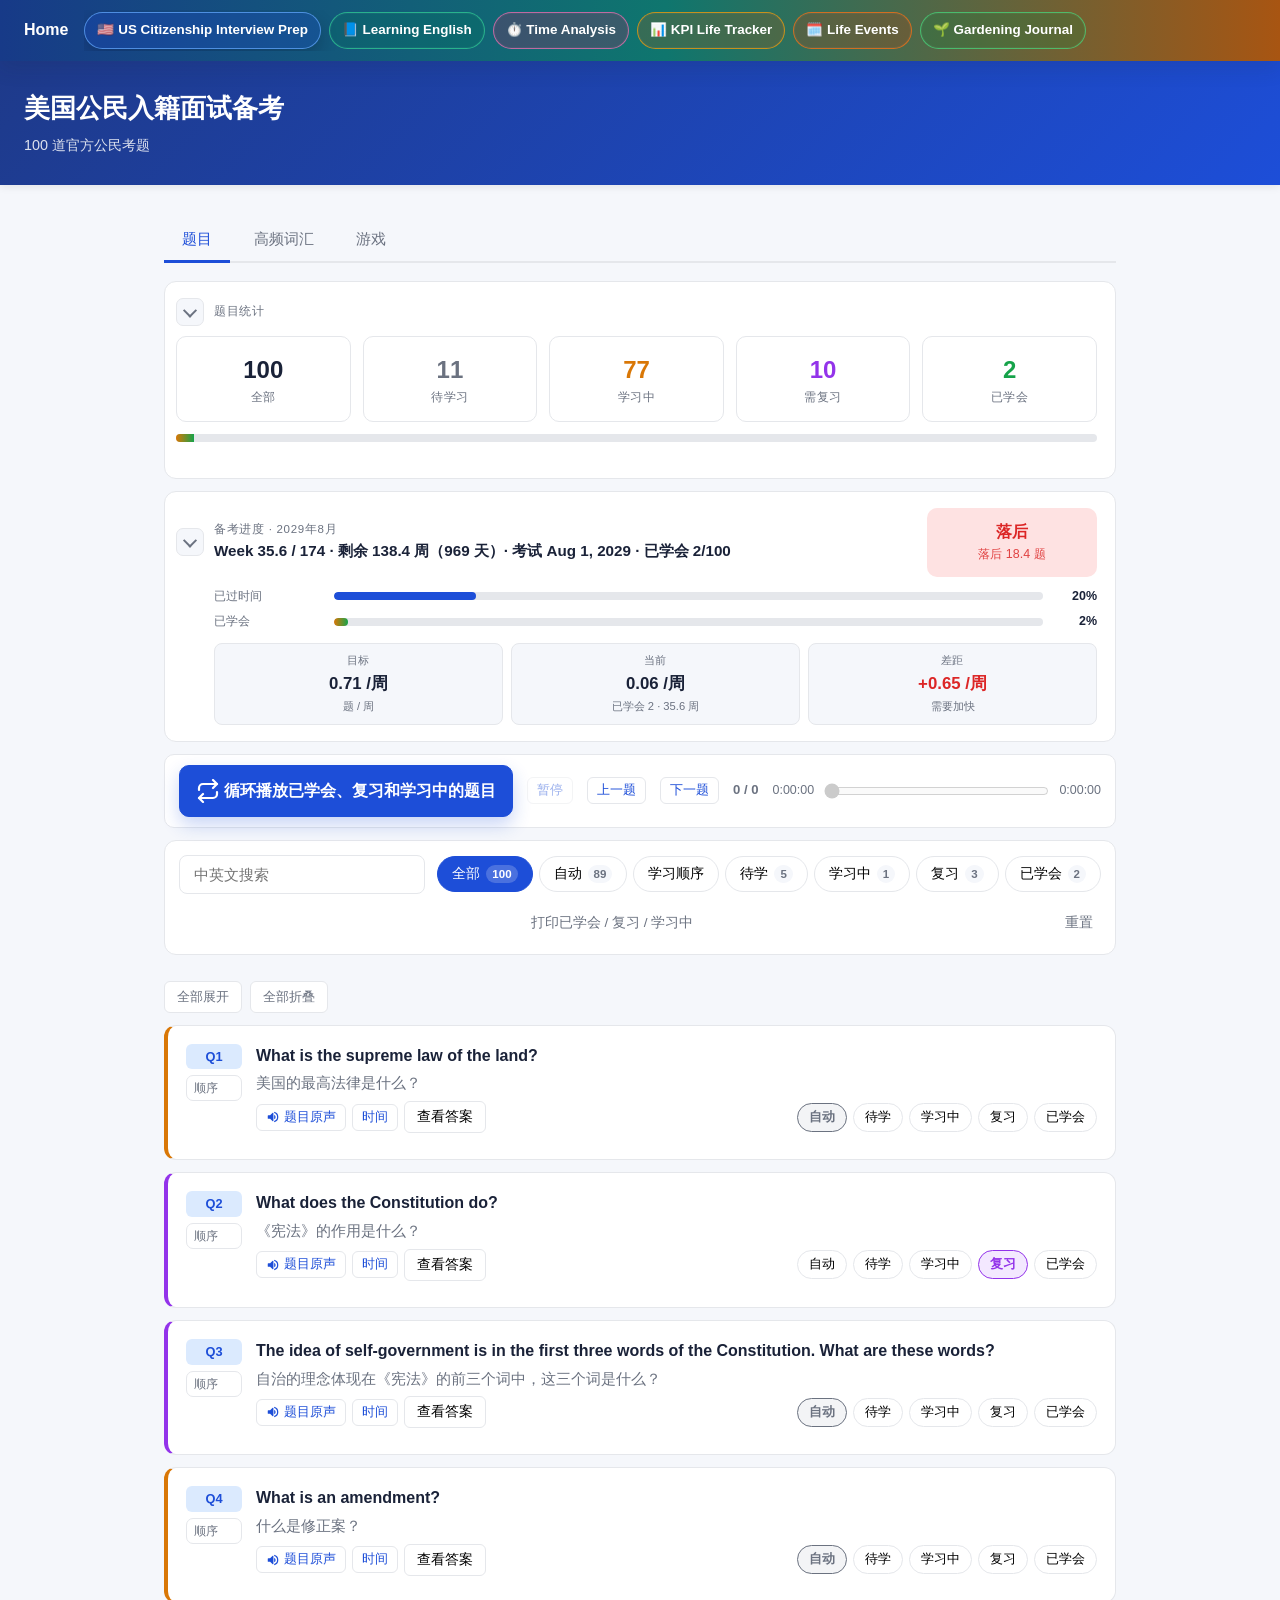
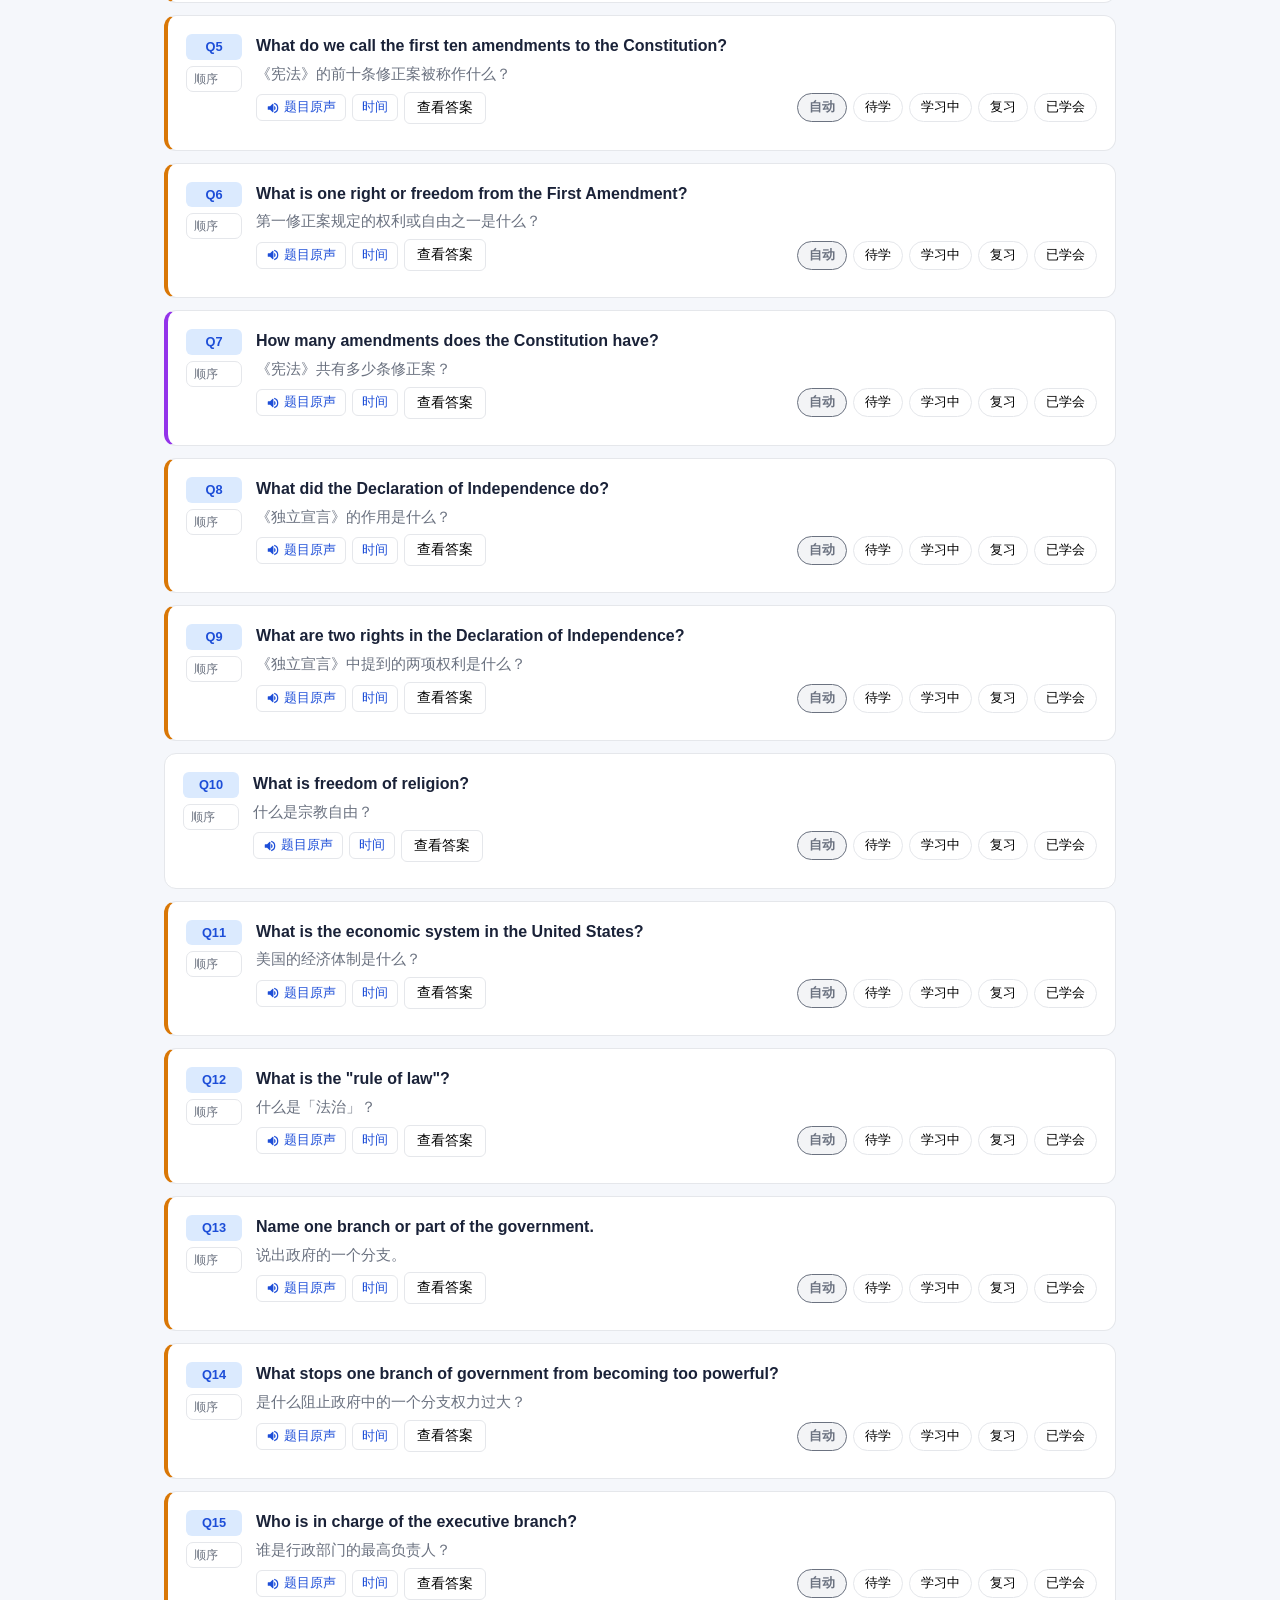
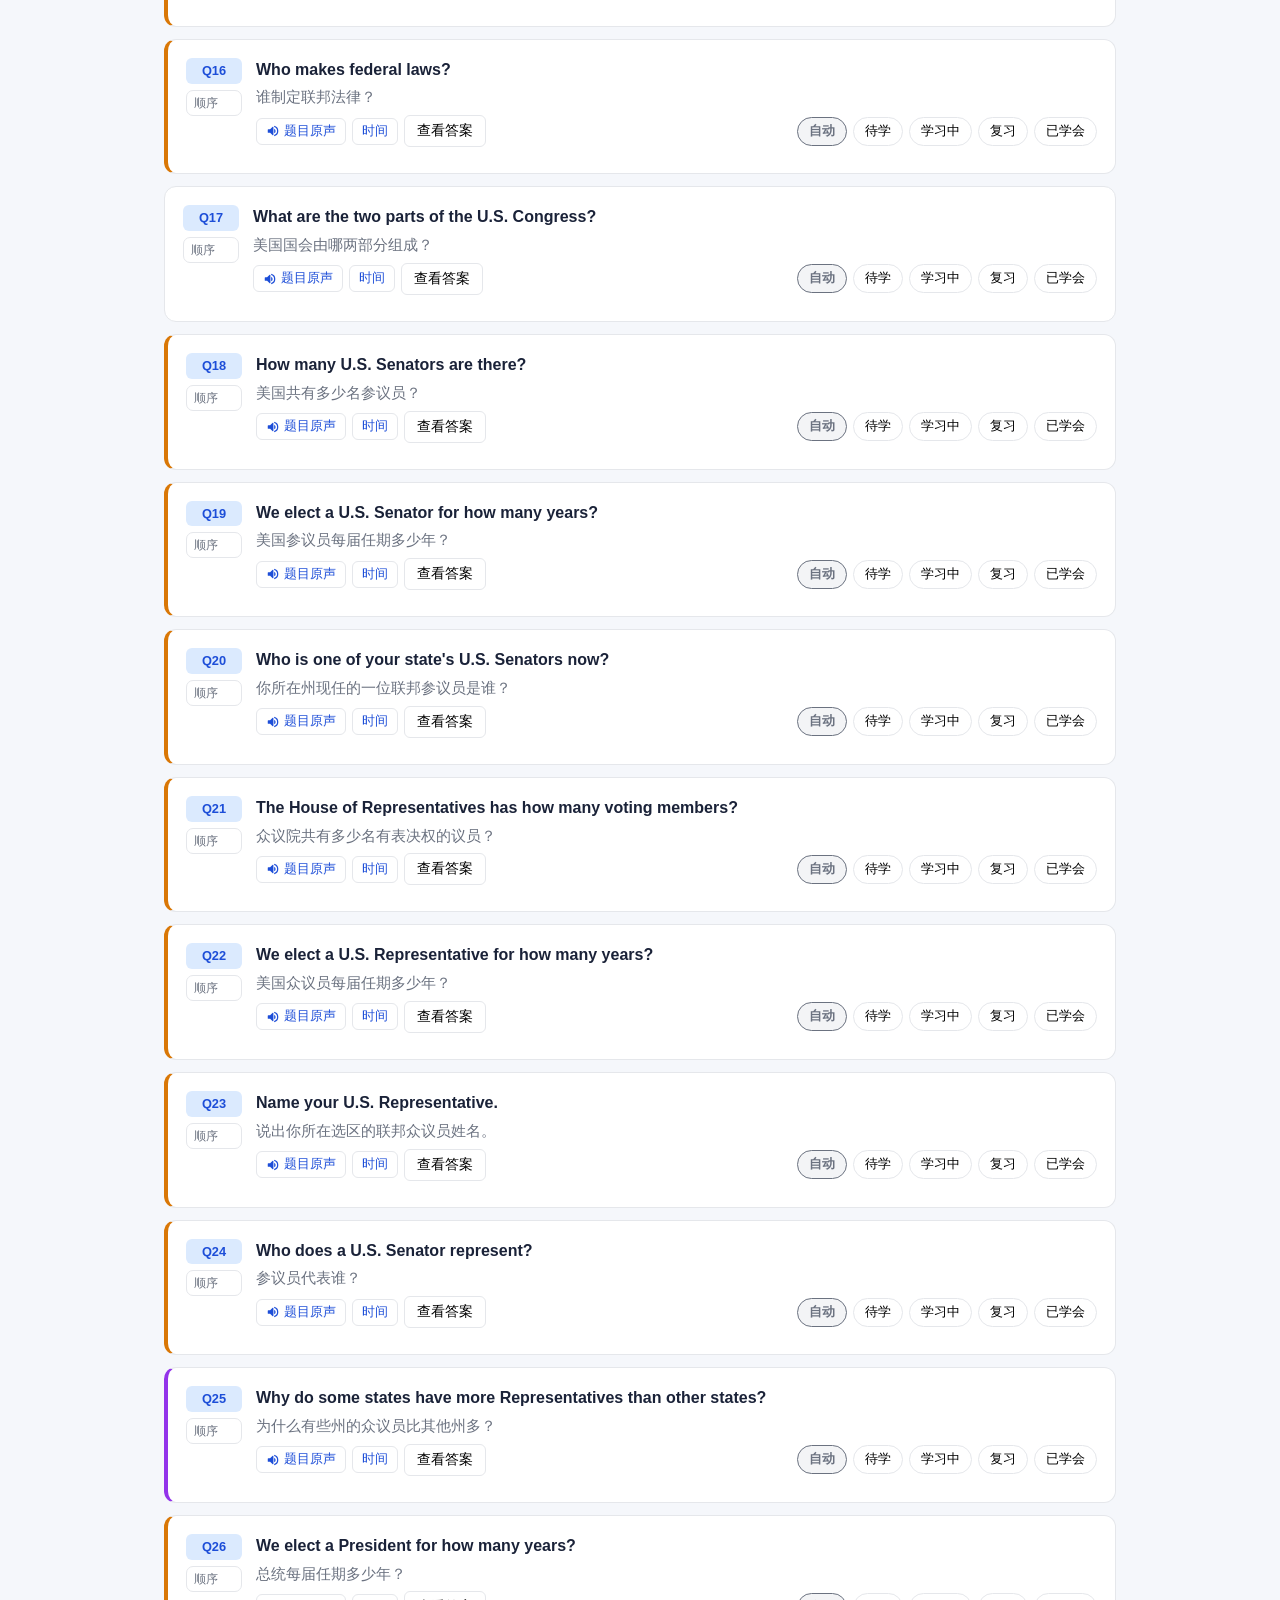
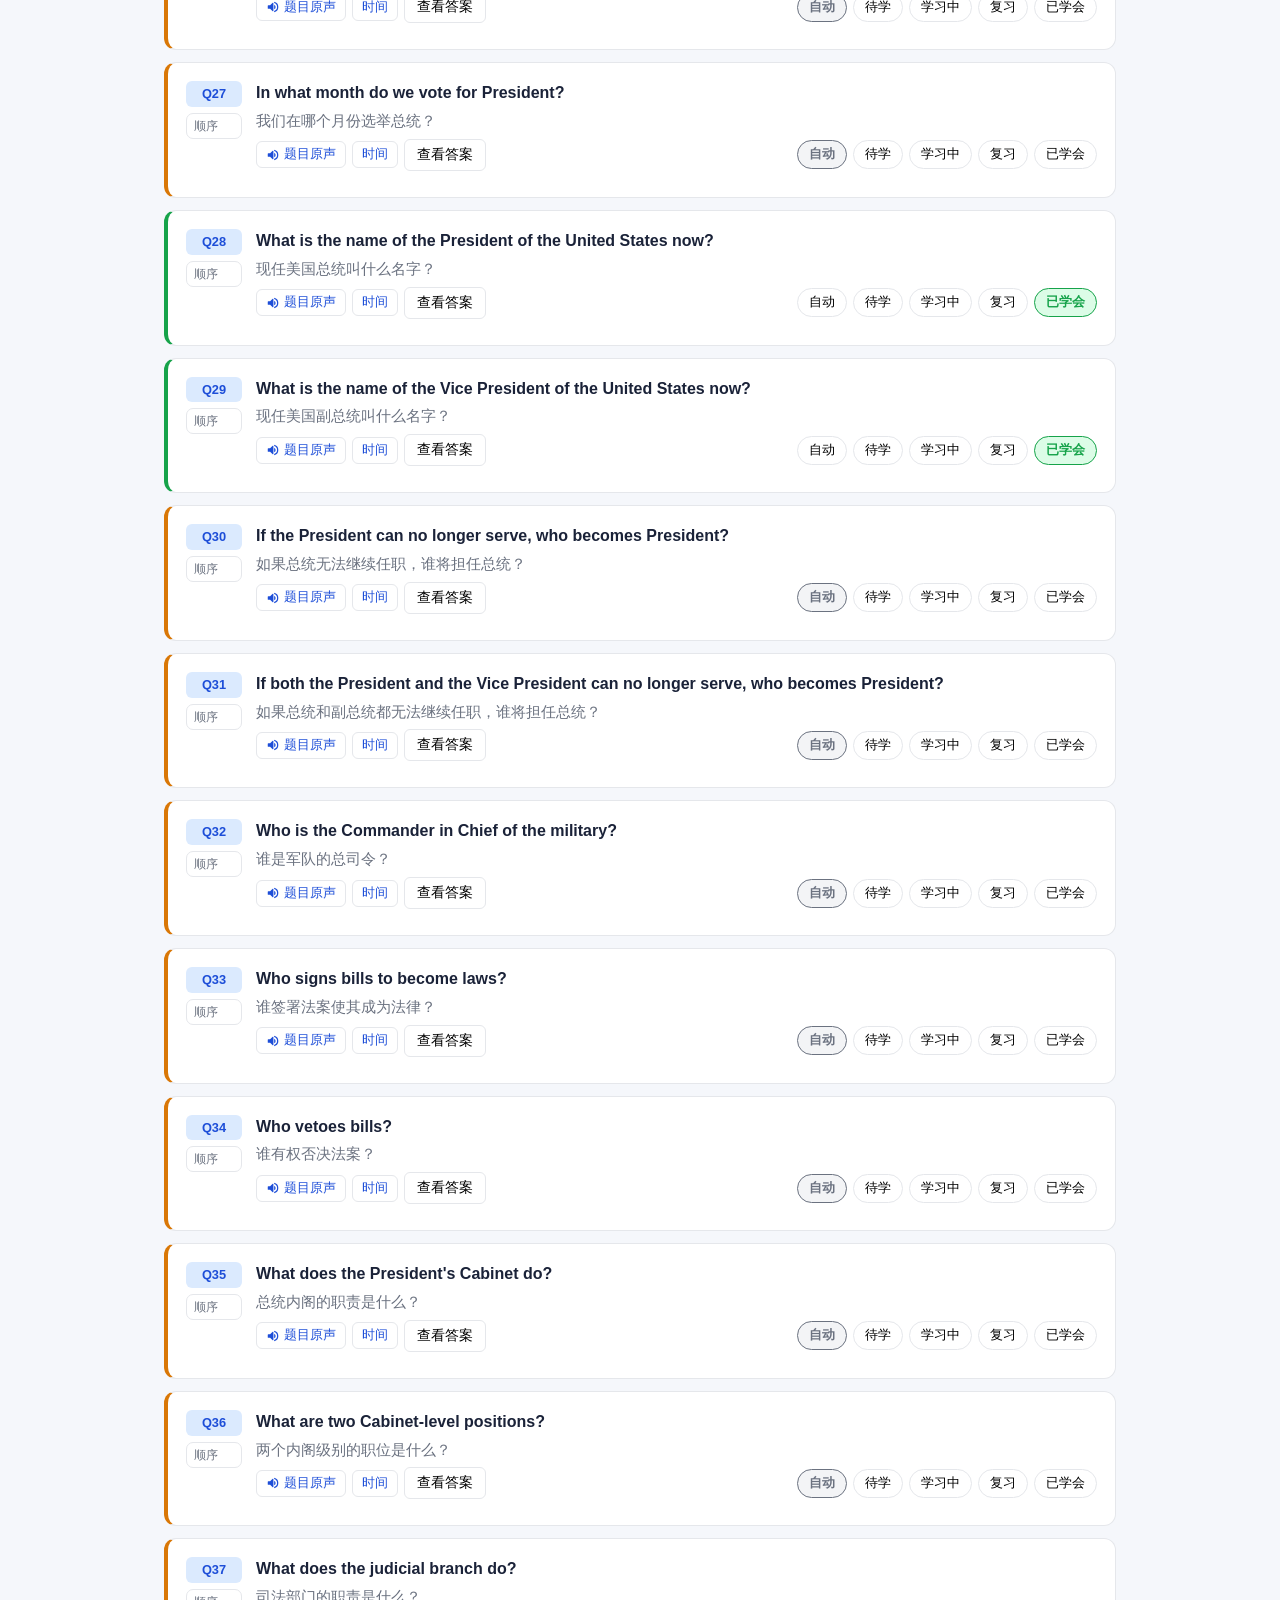
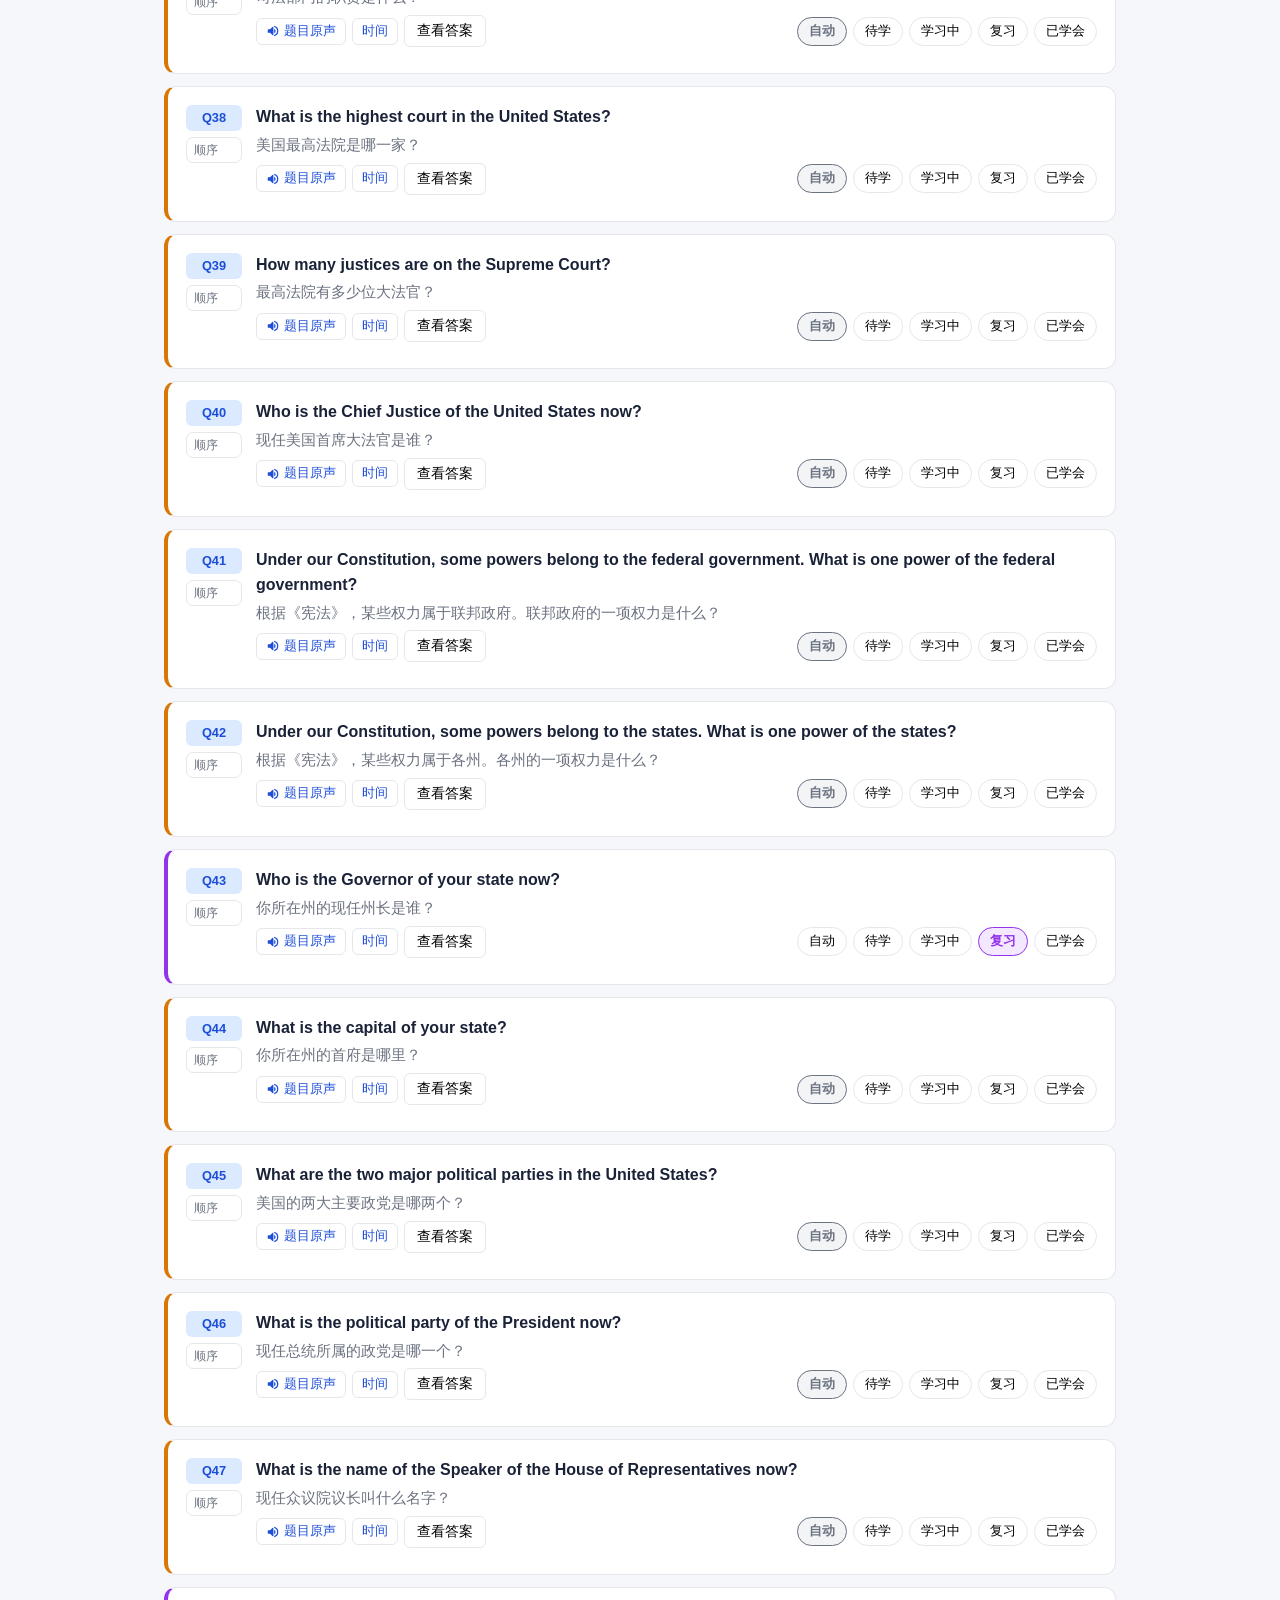
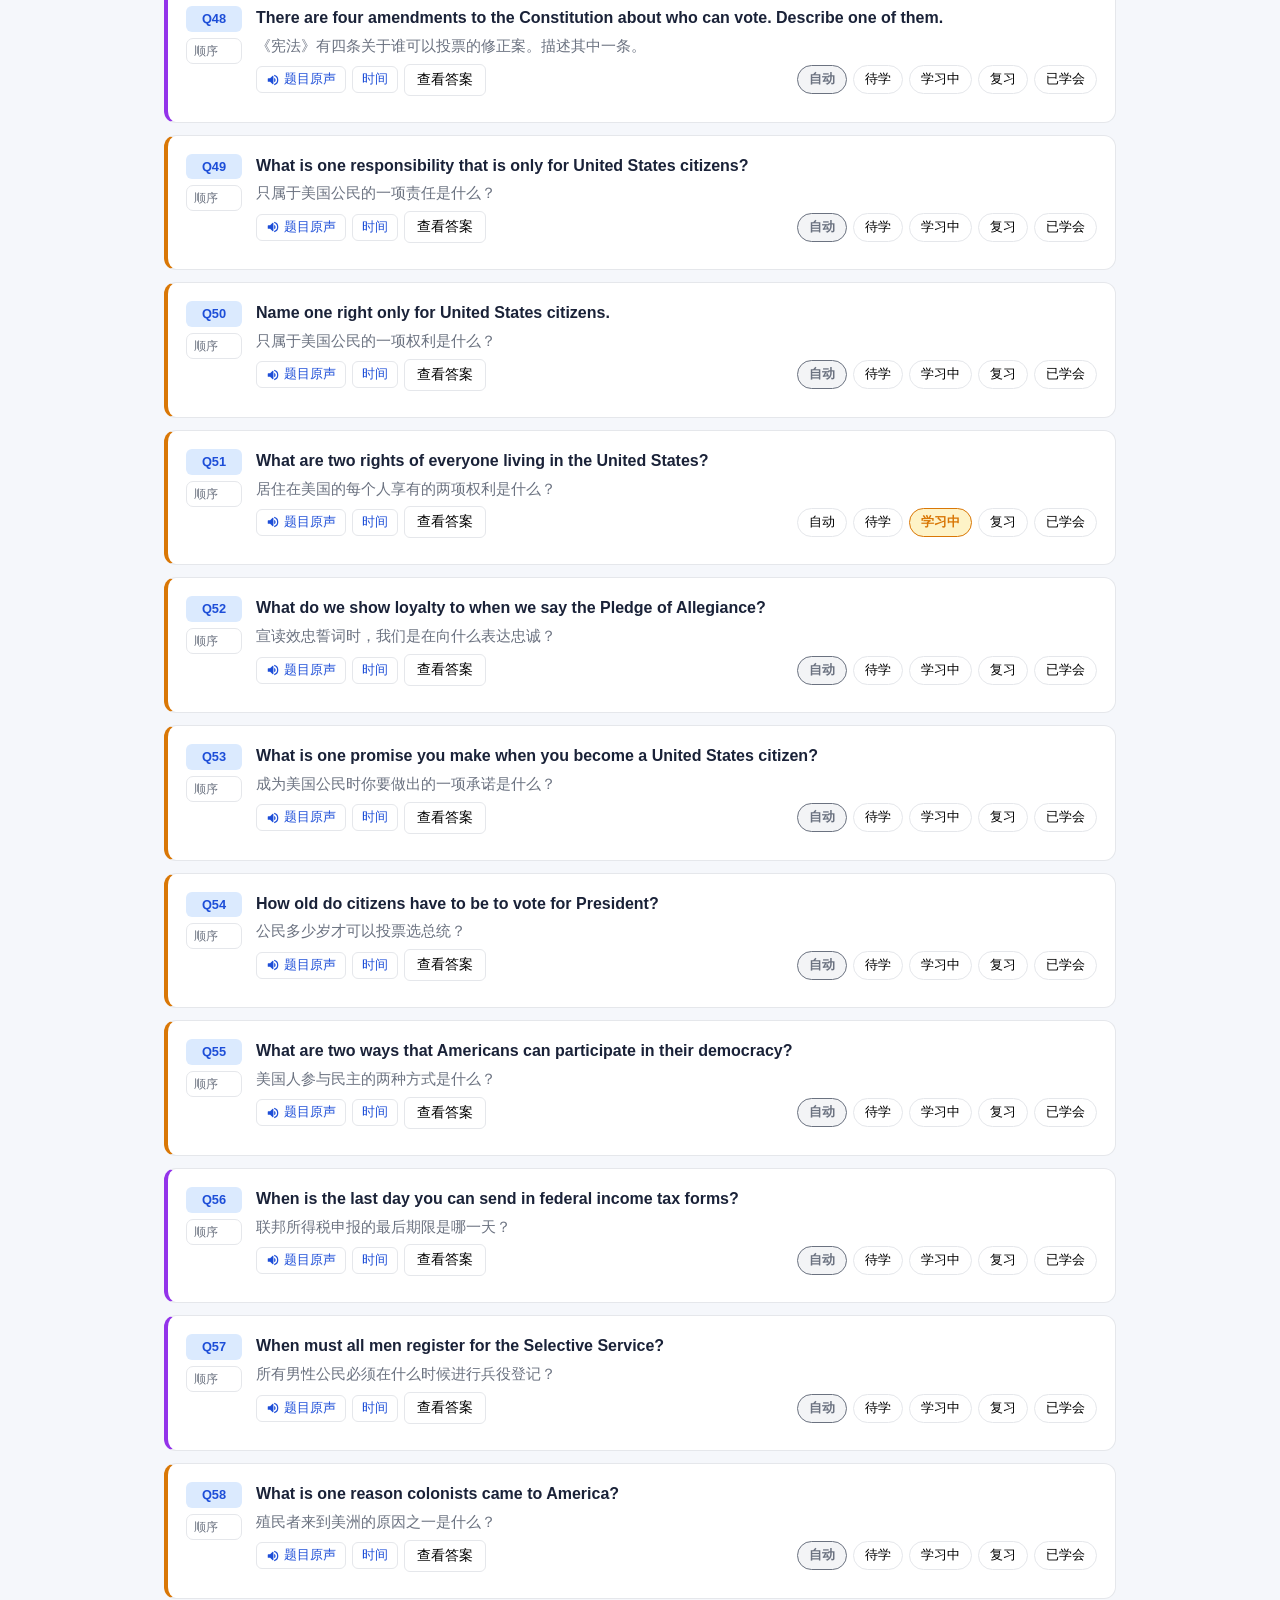
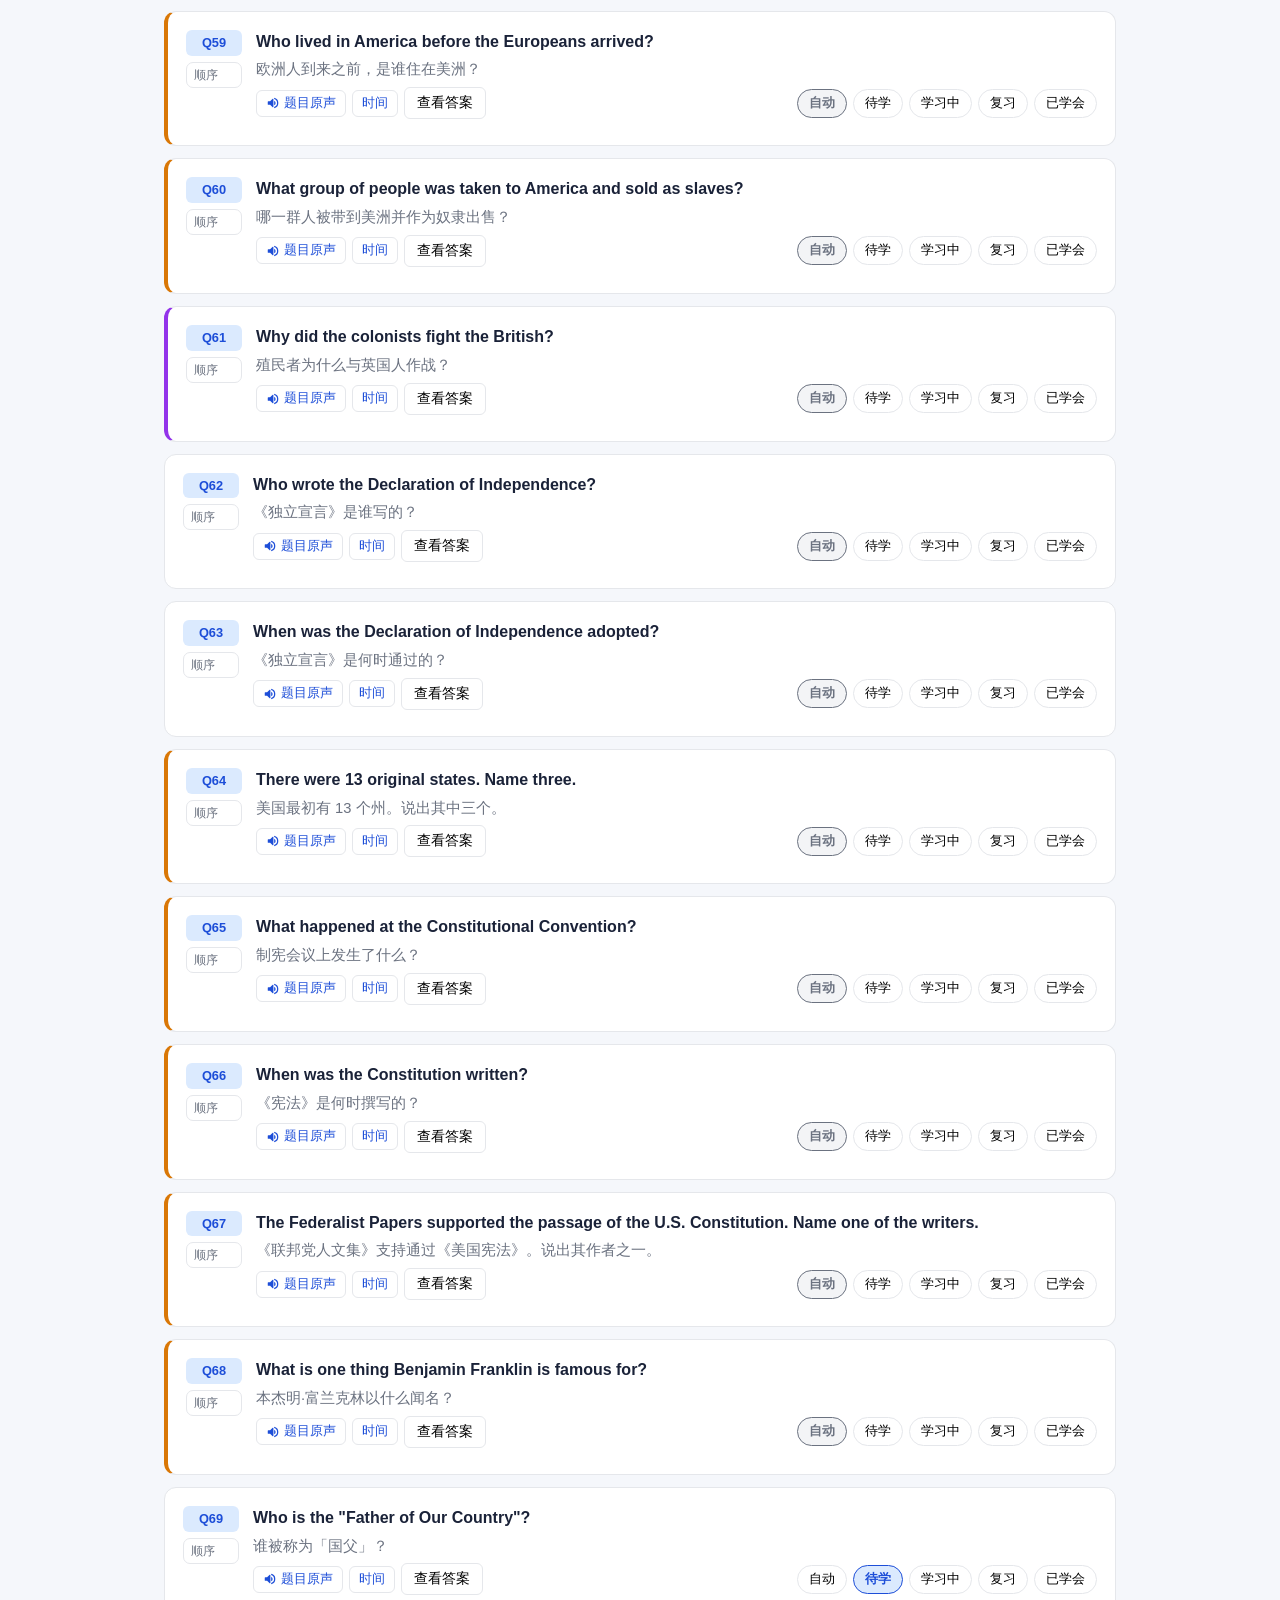
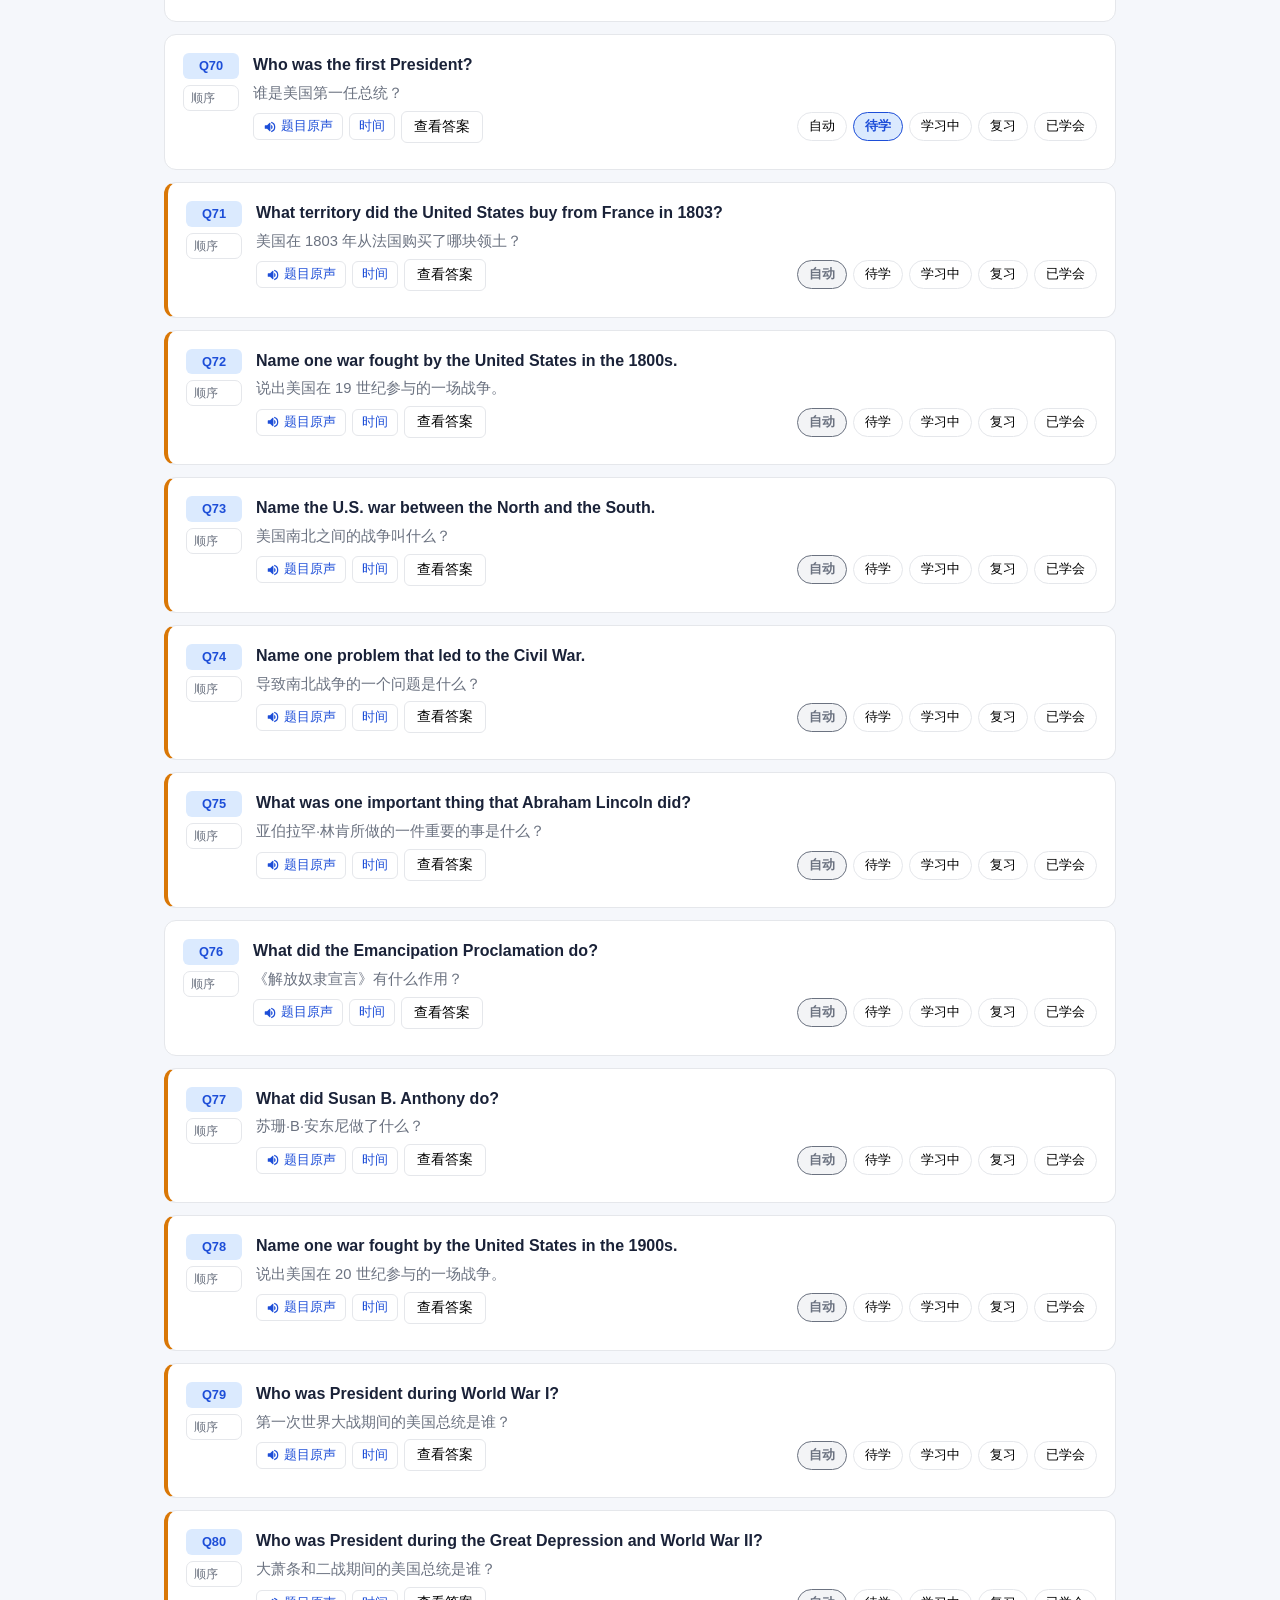
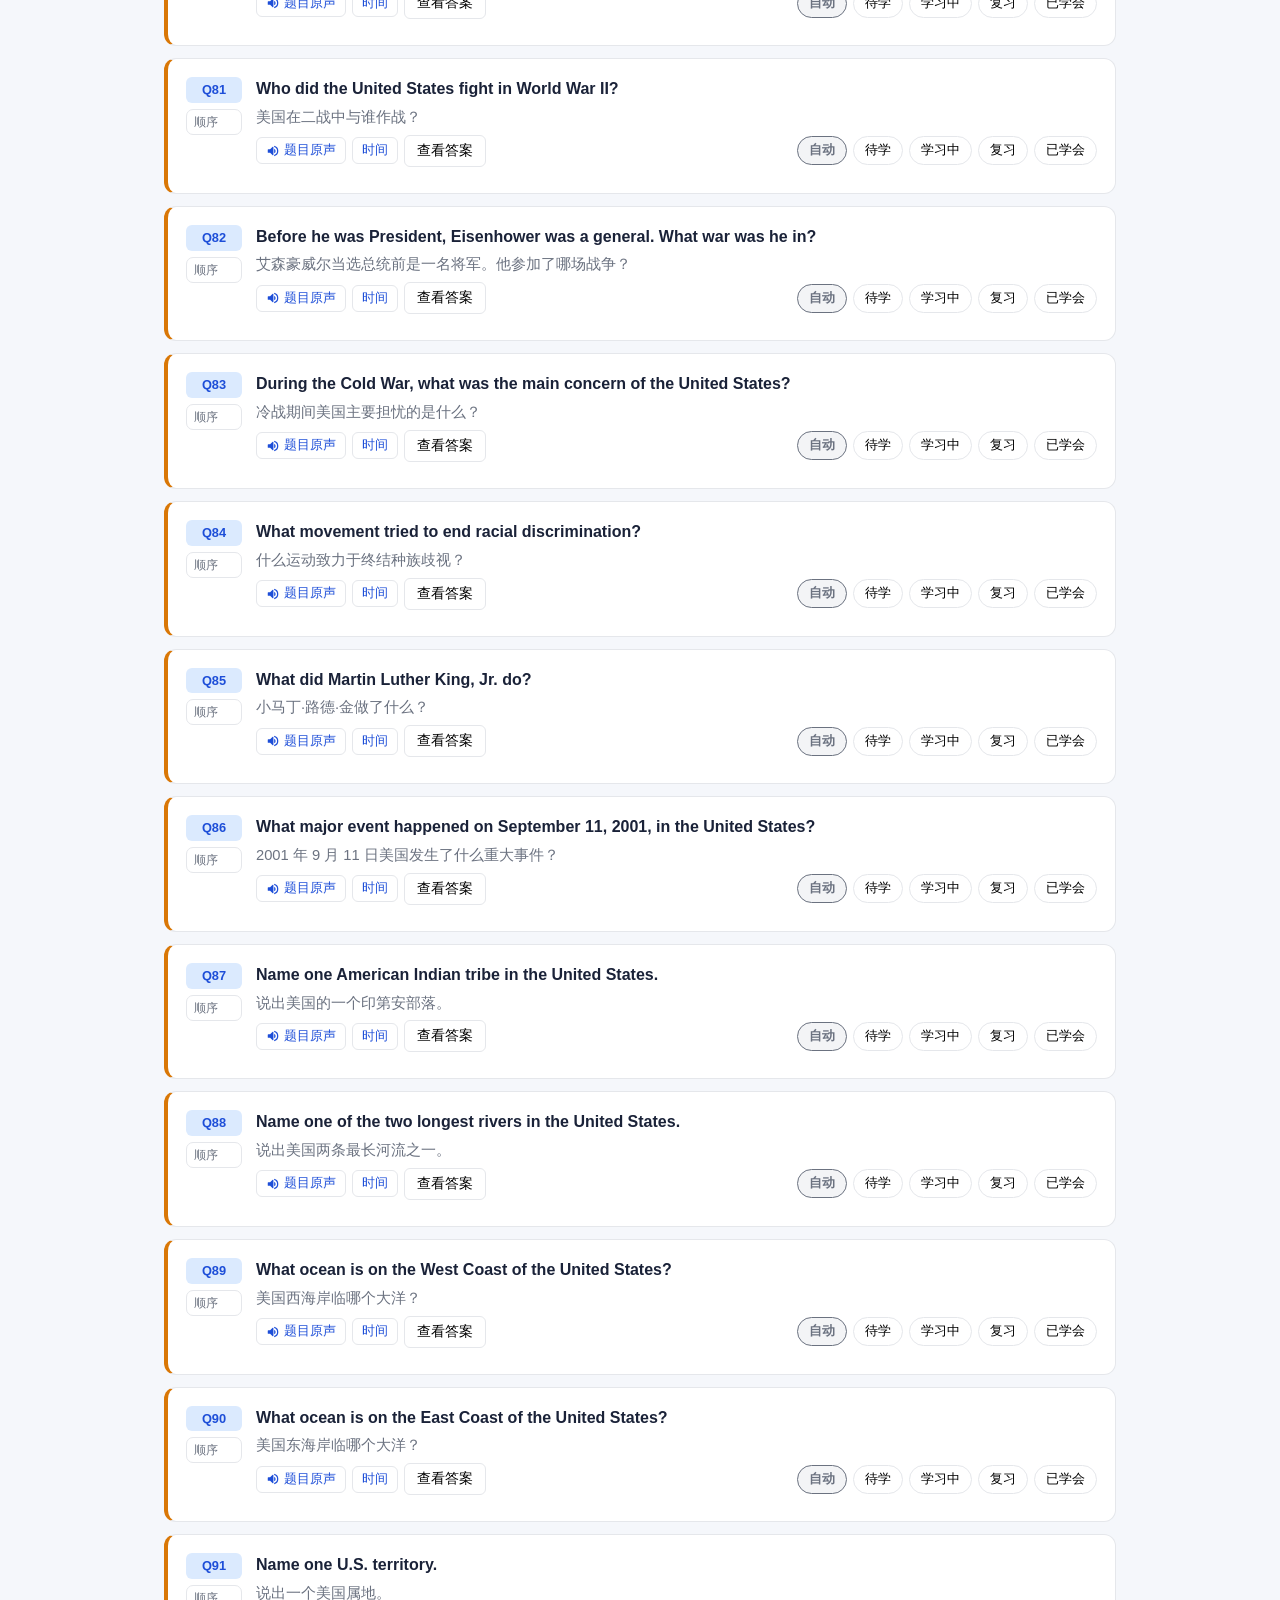
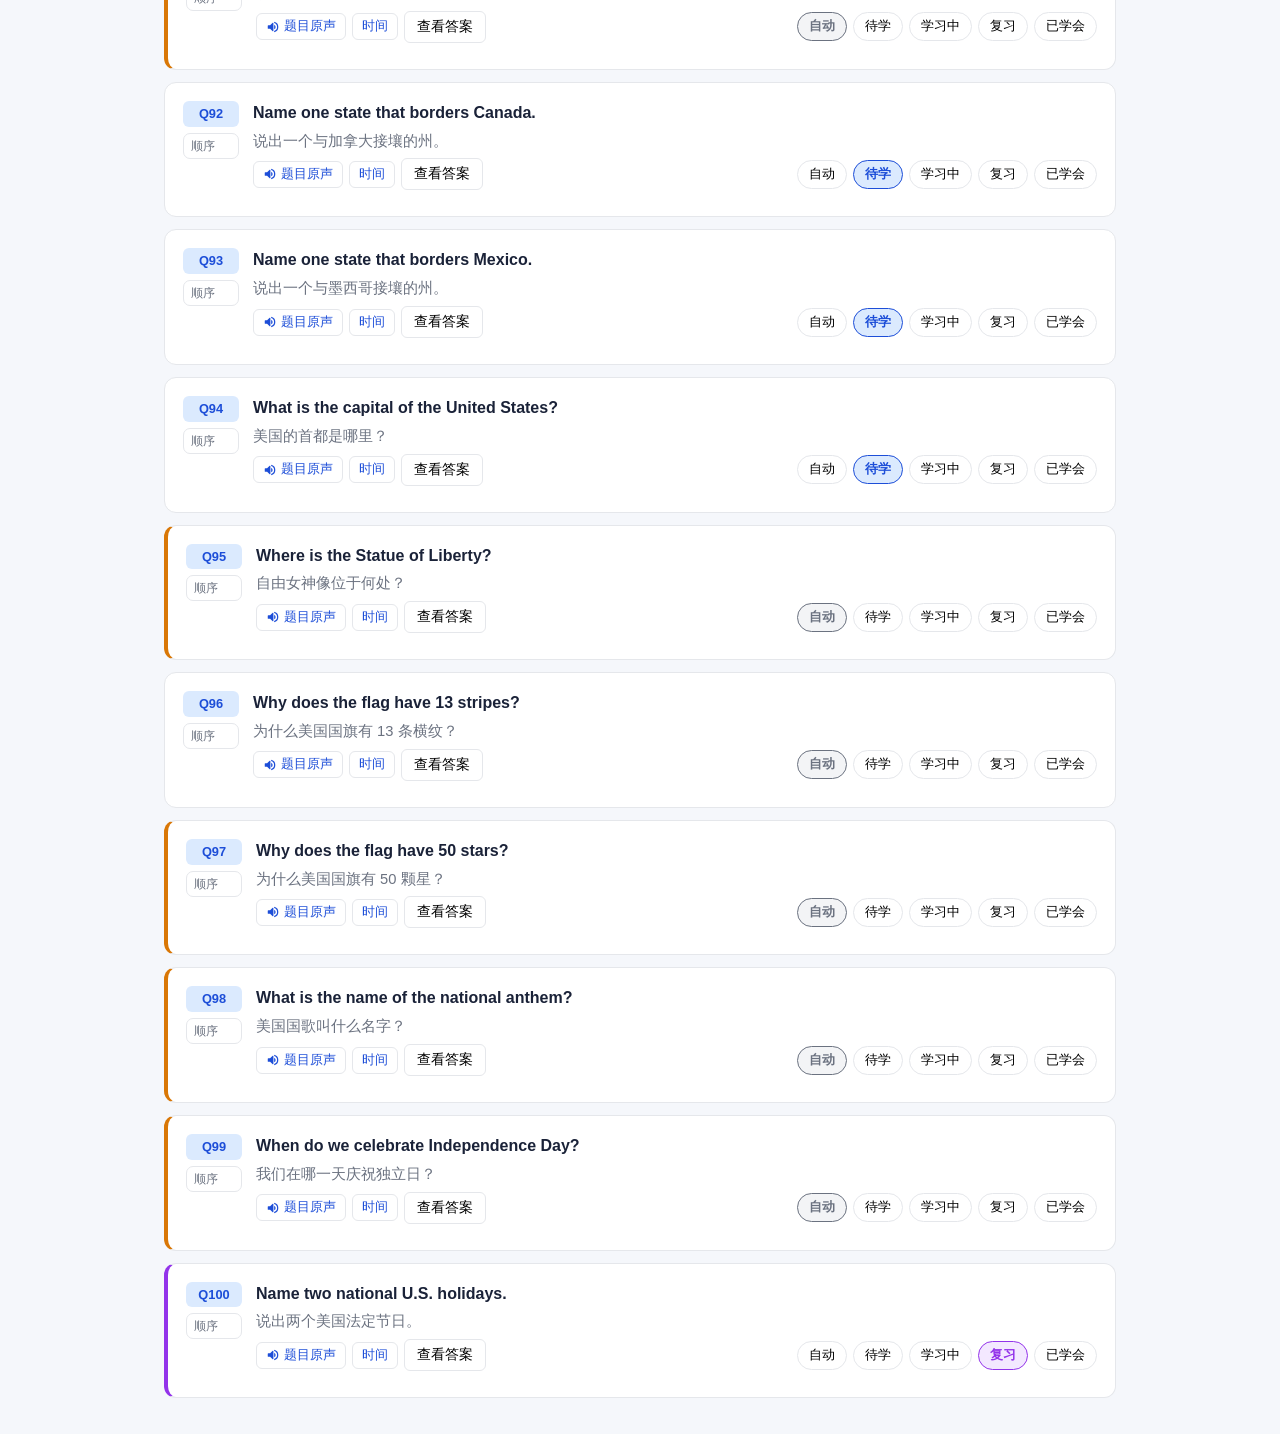
==== citizenship-interview-prep.html @ a501468a "Bump shared nav asset version" ====
<!DOCTYPE html>
<html lang="en">
<head>
<meta charset="UTF-8" />
<meta name="viewport" content="width=device-width, initial-scale=1.0" />
<title>U.S. Citizenship Interview Prep | 美国公民入籍面试备考</title>
<link rel="stylesheet" href="assets/site-nav.css?v=20260702-nav-emoji-labels" />
<script src="assets/site-nav.js?v=20260702-nav-emoji-labels" defer></script>
<script src="assets/openai-tts.js?v=20260523"></script>
<style>
  :root {
    --bg: #f5f7fb;
    --card: #ffffff;
    --text: #1a2238;
    --muted: #6b7280;
    --border: #e5e7eb;
    --accent: #1d4ed8;
    --accent-light: #dbeafe;

    --learned: #16a34a;
    --learned-bg: #dcfce7;
    --learning: #d97706;
    --learning-bg: #fef3c7;
    --tolearn: #6b7280;
    --tolearn-bg: #f3f4f6;
    --review: #9333ea;
    --review-bg: #f3e8ff;
  }

  * { box-sizing: border-box; }
  body {
    margin: 0;
    font-family: -apple-system, BlinkMacSystemFont, "Segoe UI", "PingFang SC", "Microsoft YaHei", Roboto, Helvetica, Arial, sans-serif;
    background: var(--bg);
    color: var(--text);
    line-height: 1.55;
  }

  header {
    background: linear-gradient(135deg, #1e3a8a 0%, #1d4ed8 100%);
    color: #fff;
    padding: 28px 24px;
    box-shadow: 0 2px 8px rgba(0,0,0,0.08);
  }
  header h1 {
    margin: 0 0 6px 0;
    font-size: 1.6rem;
  }
  header .sub-zh {
    font-size: 1.05rem;
    opacity: 0.95;
    margin: 0 0 6px 0;
  }
  header p {
    margin: 0;
    opacity: 0.85;
    font-size: 0.9rem;
  }

  main {
    max-width: 1000px;
    margin: 0 auto;
    padding: 24px;
  }

  .tabs {
    display: flex;
    gap: 6px;
    margin-bottom: 18px;
    border-bottom: 2px solid var(--border);
    position: sticky;
    top: var(--site-nav-height, 0px);
    z-index: 16;
    background: var(--bg);
    padding-top: 10px;
  }
  .tab {
    padding: 10px 18px;
    background: transparent;
    border: none;
    border-bottom: 3px solid transparent;
    margin-bottom: -2px;
    cursor: pointer;
    font-size: 0.95rem;
    color: var(--muted);
    font-weight: 500;
  }
  .tab.active {
    color: var(--accent);
    border-bottom-color: var(--accent);
  }
  .tab:hover { color: var(--accent); }

  .view { display: none; }
  .view.active { display: block; }

  .question-freeze-panel {
    background: var(--bg);
    padding: 10px 0 12px;
    margin: -10px 0 14px;
  }
  .question-freeze-panel .stat-panel,
  .question-freeze-panel .pace-tracker,
  .question-freeze-panel .audio-controls,
  .question-freeze-panel .controls {
    margin-bottom: 12px;
  }
  .question-freeze-panel .controls {
    margin-bottom: 0;
  }

  /* Progress summary */
  .stat-panel {
    background: var(--card);
    border: 1px solid var(--border);
    border-radius: 12px;
    padding: 16px 18px 16px 11px;
    margin-bottom: 20px;
  }
  .stat-toggle {
    appearance: none;
    border: 0;
    background: transparent;
    color: inherit;
    display: grid;
    grid-template-columns: 28px minmax(0, 1fr);
    gap: 10px;
    align-items: center;
    padding: 0;
    margin-bottom: 0;
    text-align: left;
    cursor: pointer;
    min-width: 0;
  }
  .stat-toggle:focus-visible {
    outline: 3px solid rgba(37, 99, 235, 0.22);
    outline-offset: 6px;
    border-radius: 8px;
  }
  .stat-chevron {
    width: 28px;
    height: 28px;
    border: 1px solid var(--border);
    border-radius: 7px;
    display: inline-flex;
    align-items: center;
    justify-content: center;
    background: var(--bg);
  }
  .stat-chevron::before {
    content: "";
    width: 8px;
    height: 8px;
    border-right: 2px solid var(--muted);
    border-bottom: 2px solid var(--muted);
    transform: rotate(45deg) translate(-1px, -1px);
    transition: transform 0.18s ease;
  }
  .stat-panel.collapsed .stat-chevron::before {
    transform: rotate(-45deg) translate(-1px, 1px);
  }
  .stat-toggle:hover {
    border-color: var(--accent);
  }
  .stat-toggle:hover .stat-chevron {
    border-color: var(--accent);
  }
  .stat-toggle:hover .stat-chevron::before {
    border-color: var(--accent);
  }
  .stat-title {
    display: block;
    font-size: 0.72rem;
    font-weight: 400;
    color: var(--muted);
    text-transform: uppercase;
    letter-spacing: 0.06em;
  }
  .stat-panel [hidden] {
    display: none !important;
  }
  #question-stats-panel.collapsed .progress-bar {
    display: none;
  }
  .summary {
    display: grid;
    grid-template-columns: repeat(5, 1fr);
    gap: 12px;
    margin-top: 10px;
  }
  .stat {
    background: var(--card);
    border: 1px solid var(--border);
    border-radius: 10px;
    padding: 14px;
    text-align: center;
  }
  .stat .num {
    font-size: 1.5rem;
    font-weight: 700;
    margin: 0;
  }
  .stat .label {
    font-size: 0.75rem;
    color: var(--muted);
    text-transform: uppercase;
    letter-spacing: 0.04em;
  }
  .stat .label-zh {
    font-size: 0.8rem;
    color: var(--muted);
    margin-top: 2px;
  }

  .progress-bar {
    height: 8px;
    background: var(--border);
    border-radius: 6px;
    overflow: hidden;
    margin-top: 12px;
    margin-bottom: 20px;
  }
  .progress-fill {
    height: 100%;
    background: linear-gradient(90deg, var(--learning), var(--learned));
    transition: width 0.4s ease;
  }

  /* Controls */
  .controls {
    background: var(--card);
    border: 1px solid var(--border);
    border-radius: 12px;
    padding: 14px;
    margin-bottom: 20px;
    display: flex;
    flex-wrap: wrap;
    gap: 12px;
    align-items: center;
  }
  .controls input[type="text"] {
    flex: 1;
    min-width: 220px;
    padding: 10px 14px;
    border: 1px solid var(--border);
    border-radius: 8px;
    font-size: 0.95rem;
    outline: none;
  }
  .controls input[type="text"]:focus {
    border-color: var(--accent);
    box-shadow: 0 0 0 3px var(--accent-light);
  }
  .filter-group { display: flex; gap: 6px; flex-wrap: wrap; align-items: center; }
  .word-filter-search {
    width: min(220px, 100%);
    min-height: 38px;
    padding: 8px 12px;
    border: 1px solid var(--border);
    border-radius: 20px;
    font-size: 0.85rem;
    outline: none;
    background: var(--card);
  }
  .word-filter-search:focus {
    border-color: var(--accent);
    box-shadow: 0 0 0 3px var(--accent-light);
  }
  .word-theme-filter {
    min-height: 38px;
    padding: 8px 34px 8px 12px;
    border: 1px solid var(--border);
    border-radius: 20px;
    font-size: 0.85rem;
    color: var(--text);
    background: var(--card);
    outline: none;
  }
  .word-theme-filter:focus {
    border-color: var(--accent);
    box-shadow: 0 0 0 3px var(--accent-light);
  }
  .filter-btn {
    display: inline-flex;
    align-items: center;
    gap: 6px;
    padding: 8px 14px;
    border: 1px solid var(--border);
    background: var(--card);
    border-radius: 20px;
    cursor: pointer;
    font-size: 0.85rem;
    transition: all 0.15s;
  }
  .filter-btn:hover { background: var(--bg); }
  .filter-btn.active {
    background: var(--accent);
    color: #fff;
    border-color: var(--accent);
  }
  .filter-count {
    min-width: 1.55em;
    padding: 1px 6px;
    border-radius: 999px;
    background: var(--bg);
    color: var(--muted);
    font-size: 0.72rem;
    font-weight: 700;
    line-height: 1.45;
    text-align: center;
  }
  .filter-btn.active .filter-count {
    background: rgba(255,255,255,0.2);
    color: #fff;
  }
  .status-save-note {
    display: none;
    width: 100%;
    color: var(--learned);
    font-size: 0.85rem;
    font-weight: 700;
  }
  .status-save-note.saving { color: var(--muted); }
  .status-save-note.error,
  .status-save-note.offline { color: #b91c1c; }
  .status-save-note.open { display: block; }
  .reset-btn {
    margin-left: auto;
    background: transparent;
    border: none;
    color: var(--muted);
    cursor: pointer;
    font-size: 0.85rem;
    padding: 8px;
  }
  .reset-btn:hover { color: #dc2626; }

  /* Question cards */
  .question {
    background: var(--card);
    border: 1px solid var(--border);
    border-radius: 12px;
    padding: 18px;
    margin-bottom: 12px;
  }
  .question.jump-highlight {
    box-shadow: 0 0 0 3px var(--accent-light);
  }
  .question.status-saved-highlight {
    box-shadow: 0 0 0 3px rgba(22, 163, 74, 0.28);
  }
  .q-header {
    display: flex;
    justify-content: space-between;
    align-items: flex-start;
    gap: 14px;
    margin-bottom: 6px;
  }
  .q-num {
    background: var(--accent-light);
    color: var(--accent);
    font-weight: 600;
    font-size: 0.8rem;
    padding: 3px 8px;
    border-radius: 6px;
    width: 56px;
    box-sizing: border-box;
    display: inline-flex;
    justify-content: center;
    flex-shrink: 0;
  }
  .q-meta {
    display: flex;
    flex-direction: column;
    align-items: flex-start;
    gap: 6px;
    flex-shrink: 0;
  }
  .q-learning-order,
  .word-learning-order {
    width: 56px;
    box-sizing: border-box;
    padding: 5px 7px;
    border: 1px solid var(--border);
    border-radius: 7px;
    background: var(--card);
    color: var(--text);
    font-size: 0.78rem;
    outline: none;
  }
  .q-learning-order:focus,
  .word-learning-order:focus {
    border-color: var(--accent);
    box-shadow: 0 0 0 3px var(--accent-light);
  }
  .q-learning-order::placeholder,
  .word-learning-order::placeholder {
    color: var(--muted);
  }
  .q-text-en {
    font-weight: 600;
    font-size: 1rem;
    margin: 0 0 4px 0;
    flex: 1;
  }
  .q-text-zh {
    color: var(--muted);
    font-size: 0.92rem;
    margin: 0;
  }
  .q-head-text {
    flex: 1;
    min-width: 0;
    width: 100%;
  }

  .q-answer {
    background: var(--bg);
    border-left: 3px solid var(--accent);
    padding: 10px 14px;
    border-radius: 6px;
    margin: 10px 0;
    display: none;
  }
  .q-answer.open { display: block; }
  .q-answer .ans-en {
    font-size: 0.93rem;
    white-space: pre-line;
    margin: 0 0 8px 0;
  }
  .q-answer .ans-zh {
    font-size: 0.9rem;
    white-space: pre-line;
    color: var(--muted);
    padding-top: 8px;
    border-top: 1px dashed var(--border);
    margin: 0;
  }

  .q-actions {
    display: flex;
    gap: 8px;
    flex-wrap: wrap;
    margin-top: 8px;
    align-items: center;
  }
  .reveal-btn {
    padding: 6px 12px;
    border: 1px solid var(--border);
    background: var(--card);
    border-radius: 6px;
    cursor: pointer;
    font-size: 0.85rem;
    white-space: nowrap;
    flex: 0 0 auto;
  }
  .reveal-btn:hover { background: var(--bg); }

  /* Audio buttons */
  .audio-btn {
    display: inline-flex;
    align-items: center;
    gap: 4px;
    padding: 4px 9px;
    border: 1px solid var(--border);
    background: var(--card);
    border-radius: 6px;
    cursor: pointer;
    font-size: 0.8rem;
    color: var(--accent);
    white-space: nowrap;
    flex: 0 0 auto;
    transition: all 0.15s;
  }
  .audio-btn:hover { background: var(--accent-light); }
  .audio-btn.playing {
    background: var(--accent);
    color: #fff;
    border-color: var(--accent);
  }
  .audio-btn svg { width: 14px; height: 14px; flex-shrink: 0; }
  #loop-review-learned-btn,
  #loop-vocab-btn {
    background: #1d4ed8;
    border-color: #1d4ed8;
    color: #fff;
    border-radius: 10px;
    padding: 12px 16px;
    min-height: 52px;
    font-size: 1rem;
    font-weight: 800;
    line-height: 1.25;
    box-shadow: 0 8px 18px rgba(29, 78, 216, 0.24);
  }
  #loop-review-learned-btn:hover,
  #loop-vocab-btn:hover {
    background: #1e40af;
    border-color: #1e40af;
  }
  #loop-review-learned-btn svg,
  #loop-vocab-btn svg {
    width: 24px;
    height: 24px;
  }

  .q-head-audio {
    display: flex;
    flex-direction: column;
    margin-top: 6px;
    max-width: 100%;
  }
  .q-control-row {
    display: flex;
    align-items: center;
    gap: 6px;
    width: 100%;
    max-width: 100%;
    flex-wrap: wrap;
    overflow: visible;
    padding-bottom: 2px;
  }

  .yt-time-panel {
    width: 100%;
    margin-top: 6px;
    padding: 8px;
    border: 1px solid var(--border);
    border-radius: 8px;
    background: #f8fafc;
    display: none;
    gap: 7px;
    align-items: center;
    flex-wrap: wrap;
  }
  .yt-time-panel.open { display: flex; }
  .yt-time-panel label {
    display: inline-flex;
    align-items: center;
    gap: 5px;
    color: var(--muted);
    font-size: 0.78rem;
  }
  .yt-time-panel input {
    width: 78px;
    padding: 4px 6px;
    border: 1px solid var(--border);
    border-radius: 6px;
    font-size: 0.78rem;
  }
  .yt-time-panel .time-status {
    font-size: 0.76rem;
    color: var(--muted);
    font-weight: 600;
  }
  .yt-time-panel .time-status.saved { color: var(--learned); }
  .yt-time-panel .time-status.estimated { color: var(--review); }
  .yt-time-panel .time-status.needs-time { color: #b91c1c; }

  #yt-audio-player {
    position: fixed;
    width: 1px;
    height: 1px;
    left: -9999px;
    bottom: 0;
    overflow: hidden;
  }

  .audio-controls {
    background: var(--card);
    border: 1px solid var(--border);
    border-radius: 10px;
    padding: 10px 14px;
    margin-bottom: 14px;
    display: flex;
    flex-wrap: wrap;
    gap: 14px;
    align-items: center;
    font-size: 0.88rem;
  }
  .audio-btn:disabled {
    opacity: 0.45;
    cursor: not-allowed;
  }
  .loop-progress {
    color: var(--muted);
    font-size: 0.82rem;
    font-weight: 600;
  }
  .vocab-sync-status {
    color: var(--muted);
    font-size: 0.78rem;
    font-weight: 700;
  }
  .vocab-sync-status.saved { color: var(--learned); }
  .vocab-sync-status.saving { color: var(--learning); }
  .vocab-sync-status.error { color: #b91c1c; }
  .vocab-loop-controls {
    margin-bottom: 14px;
  }
  .vocab-sticky-controls {
    background: var(--bg);
    padding: 10px 0 2px;
    margin: -10px 0 14px;
  }
  .vocab-sticky-controls .stat-panel,
  .vocab-sticky-controls .vocab-loop-controls,
  .vocab-sticky-controls #word-filter-group {
    box-shadow: 0 1px 3px rgba(15, 23, 42, 0.04);
  }
  .audio-seek {
    display: flex;
    align-items: center;
    gap: 8px;
    min-width: 260px;
    flex: 1;
    color: var(--muted);
    font-size: 0.78rem;
    font-variant-numeric: tabular-nums;
  }
  .audio-seek input[type="range"] {
    flex: 1;
    min-width: 160px;
  }
  .localhost-notice {
    display: none;
    width: 100%;
    background: #fff7ed;
    border: 1px solid #fed7aa;
    color: #9a3412;
    border-radius: 8px;
    padding: 10px 12px;
    font-size: 0.88rem;
    align-items: center;
    gap: 10px;
    flex-wrap: wrap;
  }
  .localhost-notice.open { display: flex; }
  .localhost-notice a,
  .localhost-notice button {
    margin-left: auto;
    color: #1d4ed8;
    font-weight: 700;
    text-decoration: none;
    white-space: nowrap;
  }
  .localhost-notice button {
    border: 1px solid #bfdbfe;
    border-radius: 6px;
    background: #eff6ff;
    cursor: pointer;
    padding: 6px 10px;
  }
  .localhost-notice a:hover,
  .localhost-notice button:hover { text-decoration: underline; }
  .restore-url {
    width: 100%;
    border: 1px solid #fed7aa;
    border-radius: 6px;
    color: #7c2d12;
    background: #fff;
    padding: 7px 9px;
    font-size: 0.8rem;
    overflow: hidden;
    text-overflow: ellipsis;
  }

  .status-group {
    display: flex;
    gap: 6px;
    margin-left: 0;
    flex: 1 1 360px;
    min-width: min(100%, 320px);
    flex-wrap: wrap;
    align-items: center;
    justify-content: flex-end;
  }
  .status-btn {
    padding: 5px 11px;
    border: 1px solid var(--border);
    background: var(--card);
    border-radius: 20px;
    cursor: pointer;
    font-size: 0.8rem;
    white-space: nowrap;
    flex: 0 0 auto;
    transition: all 0.15s;
  }
  .status-btn:hover { background: var(--bg); }

  .status-btn.active.auto       { background: var(--tolearn-bg); color: var(--tolearn); border-color: var(--tolearn); font-weight: 600; }
  .status-btn.active.tolearn    { background: var(--accent-light); color: var(--accent); border-color: var(--accent); font-weight: 600; }
  .status-btn.active.learned    { background: var(--learned-bg);  color: var(--learned);  border-color: var(--learned);  font-weight: 600; }
  .status-btn.active.learning   { background: var(--learning-bg); color: var(--learning); border-color: var(--learning); font-weight: 600; }
  .status-btn.active.review     { background: var(--review-bg);   color: var(--review);   border-color: var(--review);   font-weight: 600; }

  .question[data-status="learned"]  { border-left: 4px solid var(--learned); }
  .question[data-status="learning"] { border-left: 4px solid var(--learning); }
  .question[data-status="review"]   { border-left: 4px solid var(--review); }

  .empty {
    text-align: center;
    color: var(--muted);
    padding: 40px;
  }

  .category {
    font-size: 0.75rem;
    color: var(--muted);
    text-transform: uppercase;
    letter-spacing: 0.04em;
    margin-bottom: 6px;
  }

  /* Section headers */
  .section-head {
    margin: 14px 0 14px 0;
    padding: 14px 18px;
    background: linear-gradient(135deg, #1e3a8a 0%, #1d4ed8 100%);
    color: #fff;
    border-radius: 10px;
    display: flex;
    justify-content: space-between;
    align-items: center;
    box-shadow: 0 2px 6px rgba(29, 78, 216, 0.15);
    cursor: pointer;
    user-select: none;
    transition: box-shadow 0.15s;
  }
  .section-head:hover { box-shadow: 0 4px 10px rgba(29, 78, 216, 0.25); }
  .section-head .sh-title {
    font-size: 1.05rem;
    font-weight: 700;
    margin: 0;
  }
  .section-head .sh-title-zh {
    font-size: 0.9rem;
    opacity: 0.9;
    margin: 2px 0 0 0;
    font-weight: 400;
  }
  .section-head .sh-right {
    display: flex;
    align-items: center;
    gap: 10px;
  }
  .section-head .sh-count {
    background: rgba(255,255,255,0.2);
    padding: 4px 10px;
    border-radius: 12px;
    font-size: 0.8rem;
    font-weight: 600;
  }
  .section-head .sh-chevron {
    transition: transform 0.25s;
    width: 18px;
    height: 18px;
    display: flex;
    align-items: center;
    justify-content: center;
  }
  .section-head.collapsed .sh-chevron { transform: rotate(-90deg); }
  .section-head .sh-chevron svg { width: 14px; height: 14px; }

  .section-body {
    overflow: hidden;
    transition: max-height 0.3s ease, opacity 0.2s ease;
  }
  .section-body.collapsed {
    max-height: 0 !important;
    opacity: 0;
    margin: 0;
    pointer-events: none;
  }

  .super-section {
    margin: 28px 0 8px 0;
    padding: 8px 4px 8px 4px;
    border-bottom: 2px solid var(--accent);
    font-size: 1.2rem;
    font-weight: 700;
    color: var(--accent);
    display: flex;
    justify-content: space-between;
    align-items: center;
    cursor: pointer;
    user-select: none;
  }
  .super-section:first-child { margin-top: 0; }
  .super-section:hover { background: var(--accent-light); }
  .super-section .ss-title-wrap { display: flex; align-items: baseline; }
  .super-section .ss-zh {
    font-size: 0.95rem;
    color: var(--muted);
    font-weight: 500;
    margin-left: 8px;
  }
  .super-section .ss-chevron {
    transition: transform 0.25s;
    color: var(--accent);
  }
  .super-section.collapsed .ss-chevron { transform: rotate(-90deg); }
  .super-section .ss-chevron svg { width: 16px; height: 16px; }

  .expand-all-bar {
    display: flex;
    gap: 8px;
    margin-bottom: 12px;
  }
  .expand-all-bar button {
    padding: 6px 12px;
    border: 1px solid var(--border);
    background: var(--card);
    border-radius: 6px;
    cursor: pointer;
    font-size: 0.82rem;
    color: var(--muted);
  }
  .expand-all-bar button:hover { background: var(--bg); color: var(--text); }

  /* Word frequency view */
  .freq-intro {
    background: var(--card);
    border: 1px solid var(--border);
    border-radius: 12px;
    padding: 16px 18px;
    margin-bottom: 16px;
    color: var(--muted);
    font-size: 0.92rem;
  }
  .freq-intro strong { color: var(--text); }

  table.freq-table {
    width: 100%;
    border-collapse: collapse;
    background: var(--card);
    border: 1px solid var(--border);
    border-radius: 12px;
    overflow: hidden;
  }
  .freq-table th, .freq-table td {
    padding: 10px 14px;
    text-align: left;
    border-bottom: 1px solid var(--border);
    font-size: 0.95rem;
  }
  .freq-table th {
    background: var(--bg);
    font-size: 0.8rem;
    text-transform: uppercase;
    letter-spacing: 0.04em;
    color: var(--muted);
  }
  .freq-table tr:last-child td { border-bottom: none; }
  .freq-table tr.jump-highlight {
    box-shadow: inset 0 0 0 3px var(--accent-light);
  }
  .freq-rank {
    font-weight: 700;
    color: var(--accent);
    width: 50px;
  }
  .freq-word {
    font-weight: 600;
    min-width: 230px;
  }
  .freq-word-wrap {
    display: inline-flex;
    align-items: center;
    gap: 6px;
  }
  .word-theme-tag {
    display: inline-flex;
    align-items: center;
    margin-top: 4px;
    padding: 2px 8px;
    border: 1px solid var(--border);
    border-radius: 999px;
    color: var(--muted);
    font-size: 0.72rem;
    font-weight: 600;
    line-height: 1.3;
    white-space: nowrap;
  }
  .word-audio-btn {
    width: 26px;
    height: 26px;
    padding: 0;
    justify-content: center;
    border-radius: 50%;
  }
  .word-audio-btn svg {
    width: 13px;
    height: 13px;
  }
  .word-edit-input,
  .meaning-edit-input {
    width: 100%;
    min-width: 90px;
    border: 1px solid transparent;
    border-radius: 6px;
    background: transparent;
    color: inherit;
    font: inherit;
    padding: 4px 6px;
    outline: none;
  }
  .word-edit-input {
    width: 18ch;
    min-width: 18ch;
    max-width: none;
    font-weight: 600;
  }
  .meaning-edit-input {
    min-width: 120px;
  }
  .word-edit-input:hover,
  .meaning-edit-input:hover {
    border-color: var(--border);
    background: var(--bg);
  }
  .word-edit-input:focus,
  .meaning-edit-input:focus {
    border-color: var(--accent);
    background: var(--card);
    box-shadow: 0 0 0 3px var(--accent-light);
  }
  .freq-count { text-align: right; color: var(--muted); width: 80px; }
  .freq-word-order {
    width: 102px;
  }
  .word-learning-order {
    font-family: inherit;
  }
  .freq-bar {
    background: var(--border);
    height: 8px;
    border-radius: 4px;
    overflow: hidden;
    min-width: 120px;
  }
  .freq-bar-fill {
    height: 100%;
    background: linear-gradient(90deg, var(--accent), #60a5fa);
  }
  .word-status-group {
    display: flex;
    gap: 4px;
    flex-wrap: nowrap;
  }
  .word-status-btn {
    padding: 4px 9px;
    border: 1px solid var(--border);
    background: var(--card);
    border-radius: 16px;
    cursor: pointer;
    font-size: 0.72rem;
    color: var(--muted);
    transition: all 0.15s;
    white-space: nowrap;
    font-family: inherit;
  }
  .word-status-btn:hover { background: var(--bg); }
  .word-status-btn.active.auto       { background: var(--tolearn-bg); color: var(--tolearn); border-color: var(--tolearn); font-weight: 600; }
  .word-status-btn.active.tolearn  { background: var(--accent-light); color: var(--accent); border-color: var(--accent); font-weight: 600; }
  .word-status-btn.active.learning { background: var(--learning-bg);  color: var(--learning); border-color: var(--learning); font-weight: 600; }
  .word-status-btn.active.review   { background: var(--review-bg);    color: var(--review);   border-color: var(--review);   font-weight: 600; }
  .word-status-btn.active.learned  { background: var(--learned-bg);   color: var(--learned);  border-color: var(--learned);  font-weight: 600; }
  .freq-summary {
    display: grid;
    grid-template-columns: repeat(6, minmax(0, 1fr));
    gap: 10px;
    margin-top: 10px;
  }
  .freq-summary .stat {
    padding: 12px 10px;
  }
  .freq-summary .stat .num {
    font-size: 1.35rem;
  }
  .stat .pct {
    color: var(--muted);
    font-size: 0.82rem;
    font-weight: 700;
    margin-top: 4px;
    font-variant-numeric: tabular-nums;
  }

  /* Exam pace tracker */
  .pace-tracker {
    background: var(--card);
    border: 1px solid var(--border);
    border-radius: 12px;
    padding: 16px 18px 16px 11px;
    margin-bottom: 20px;
  }
  .pace-summary {
    display: grid;
    grid-template-columns: minmax(0, 1fr) auto;
    gap: 18px;
    align-items: center;
  }
  .pace-toggle {
    appearance: none;
    border: 0;
    background: transparent;
    color: inherit;
    display: grid;
    grid-template-columns: 28px minmax(0, 1fr);
    gap: 10px;
    align-items: center;
    padding: 0;
    text-align: left;
    cursor: pointer;
    min-width: 0;
  }
  .pace-toggle:focus-visible {
    outline: 3px solid rgba(37, 99, 235, 0.22);
    outline-offset: 6px;
    border-radius: 8px;
  }
  .pace-chevron {
    width: 28px;
    height: 28px;
    border: 1px solid var(--border);
    border-radius: 7px;
    display: inline-flex;
    align-items: center;
    justify-content: center;
    background: var(--bg);
    flex-shrink: 0;
  }
  .pace-chevron::before {
    content: "";
    width: 8px;
    height: 8px;
    border-right: 2px solid var(--muted);
    border-bottom: 2px solid var(--muted);
    transform: rotate(45deg) translate(-1px, -1px);
    transition: transform 0.18s ease;
  }
  .pace-tracker.collapsed .pace-chevron::before {
    transform: rotate(-45deg) translate(-1px, 1px);
  }
  .pace-toggle:hover .pace-chevron {
    border-color: var(--accent);
  }
  .pace-toggle:hover .pace-chevron::before {
    border-color: var(--accent);
  }
  .pace-tracker.collapsed .pace-meta,
  .pace-tracker.collapsed .pace-status {
    display: none;
  }
  .pace-head-copy { min-width: 0; }
  .pace-details {
    margin-top: 10px;
    padding-left: 38px;
  }
  .pace-title {
    display: block;
    font-size: 0.72rem;
    color: var(--muted);
    text-transform: uppercase;
    letter-spacing: 0.06em;
    margin-bottom: 4px;
  }
  .pace-meta {
    display: block;
    font-size: 0.95rem;
    font-weight: 600;
    color: var(--text);
    margin-bottom: 0;
  }
  .pace-bars { display: flex; flex-direction: column; gap: 6px; }
  .pace-row {
    display: grid;
    grid-template-columns: 110px 1fr 44px;
    gap: 10px;
    align-items: center;
    font-size: 0.78rem;
    color: var(--muted);
  }
  .pace-row .pace-bar {
    height: 8px;
    background: var(--border);
    border-radius: 6px;
    overflow: hidden;
  }
  .pace-row .pace-bar > div {
    height: 100%;
    border-radius: 6px;
    transition: width 0.4s ease;
  }
  .pace-time-fill { background: var(--accent); }
  .pace-learned-fill { background: linear-gradient(90deg, var(--learning), var(--learned)); }
  .pace-row .pace-pct { text-align: right; font-variant-numeric: tabular-nums; color: var(--text); font-weight: 600; }

  .pace-status {
    padding: 14px 18px;
    border-radius: 10px;
    font-weight: 700;
    font-size: 1rem;
    text-align: center;
    min-width: 170px;
    line-height: 1.3;
  }
  .pace-status .pace-sub {
    display: block;
    font-size: 0.78rem;
    font-weight: 500;
    margin-top: 4px;
    opacity: 0.85;
  }
  .pace-status.ontrack { background: var(--learned-bg); color: var(--learned); }
  .pace-status.ahead   { background: var(--accent-light); color: var(--accent); }
  .pace-status.behind  { background: #fee2e2; color: #dc2626; }

  .pace-metrics {
    display: grid;
    grid-template-columns: repeat(3, 1fr);
    gap: 8px;
    margin-top: 12px;
  }
  .pace-metric {
    background: var(--bg);
    border: 1px solid var(--border);
    border-radius: 8px;
    padding: 8px 10px;
    text-align: center;
  }
  .pace-metric .pm-label {
    font-size: 0.68rem;
    color: var(--muted);
    text-transform: uppercase;
    letter-spacing: 0.04em;
  }
  .pace-metric .pm-value {
    font-size: 1.05rem;
    font-weight: 700;
    margin-top: 2px;
    font-variant-numeric: tabular-nums;
    color: var(--text);
  }
  .pace-metric .pm-sub {
    font-size: 0.7rem;
    color: var(--muted);
    margin-top: 1px;
  }
  .pace-metric.gap-behind .pm-value { color: #dc2626; }
  .pace-metric.gap-ok    .pm-value { color: var(--learned); }
  .pace-metric.gap-ahead .pm-value { color: var(--accent); }
  .sr-only {
    position: absolute;
    width: 1px;
    height: 1px;
    padding: 0;
    margin: -1px;
    overflow: hidden;
    clip: rect(0, 0, 0, 0);
    white-space: nowrap;
    border: 0;
  }

  /* Vocabulary game */
  .game-shell {
    display: grid;
    gap: 16px;
  }
  .game-panel {
    background: var(--card);
    border: 1px solid var(--border);
    border-radius: 12px;
    padding: 16px;
  }
  .game-topline {
    display: flex;
    justify-content: space-between;
    gap: 14px;
    align-items: flex-start;
    margin-bottom: 14px;
  }
  .game-title {
    margin: 0;
    font-size: 1.1rem;
    font-weight: 700;
  }
  .game-subtitle {
    margin: 3px 0 0;
    color: var(--muted);
    font-size: 0.9rem;
  }
  .game-stats {
    display: grid;
    grid-template-columns: repeat(6, minmax(0, 1fr));
    gap: 10px;
    margin-bottom: 14px;
  }
  .game-stat {
    background: var(--bg);
    border: 1px solid var(--border);
    border-radius: 8px;
    padding: 10px;
    text-align: center;
  }
  .game-stat .value {
    font-weight: 800;
    font-size: 1.25rem;
    font-variant-numeric: tabular-nums;
  }
  .game-stat .label {
    color: var(--muted);
    font-size: 0.72rem;
    text-transform: uppercase;
    letter-spacing: 0.04em;
  }
  .game-actions {
    display: flex;
    flex-wrap: wrap;
    gap: 8px;
    align-items: center;
    margin-bottom: 14px;
  }
  .game-btn {
    border: 1px solid var(--border);
    background: var(--card);
    border-radius: 8px;
    color: var(--text);
    cursor: pointer;
    font-family: inherit;
    font-size: 0.9rem;
    font-weight: 700;
    padding: 9px 13px;
    transition: all 0.15s;
  }
  .game-btn:hover { background: var(--bg); }
  .game-btn.active {
    border-color: var(--accent);
    background: var(--accent-light);
    color: var(--accent);
  }
  .game-btn.primary {
    background: var(--accent);
    border-color: var(--accent);
    color: #fff;
  }
  .game-btn:disabled {
    cursor: not-allowed;
    opacity: 0.45;
  }
  .game-message {
    color: var(--muted);
    font-size: 0.9rem;
    font-weight: 600;
    margin-left: auto;
  }
  .game-message.good { color: var(--learned); }
  .game-message.bad { color: #dc2626; }
  .game-stage {
    position: relative;
    min-height: 440px;
    border: 1px solid var(--border);
    border-radius: 12px;
    overflow: hidden;
    background:
      linear-gradient(rgba(255,255,255,0.78), rgba(255,255,255,0.78)),
      repeating-linear-gradient(0deg, transparent 0, transparent 39px, rgba(29,78,216,0.08) 40px),
      repeating-linear-gradient(90deg, transparent 0, transparent 39px, rgba(29,78,216,0.06) 40px);
  }
  .game-stage[hidden] { display: none; }
  .game-word-chip {
    position: absolute;
    top: 14px;
    left: 50%;
    transform: translateX(-50%);
    z-index: 2;
    background: var(--text);
    color: #fff;
    border-radius: 8px;
    padding: 8px 12px;
    font-size: 0.82rem;
    font-weight: 800;
    letter-spacing: 0.04em;
    text-transform: uppercase;
  }
  .game-empty {
    position: absolute;
    inset: 0;
    display: grid;
    place-items: center;
    padding: 24px;
    text-align: center;
    color: var(--muted);
    font-weight: 600;
  }
  .falling-option {
    position: absolute;
    left: 0;
    top: 0;
    width: min(210px, 42%);
    min-height: 58px;
    border: 2px solid #bfdbfe;
    border-radius: 8px;
    background: #eff6ff;
    color: var(--text);
    display: flex;
    align-items: center;
    justify-content: center;
    padding: 9px 10px;
    text-align: center;
    font-size: 0.95rem;
    font-weight: 800;
    line-height: 1.25;
    cursor: pointer;
    user-select: none;
    box-shadow: 0 8px 18px rgba(29, 78, 216, 0.12);
    transform: translate3d(0, 0, 0);
    transition: border-color 0.15s, background 0.15s, color 0.15s, box-shadow 0.15s;
  }
  .falling-option:hover,
  .falling-option:focus {
    outline: none;
    border-color: var(--accent);
    box-shadow: 0 10px 22px rgba(29, 78, 216, 0.22);
  }
  .falling-option.correct {
    background: var(--learned-bg);
    border-color: var(--learned);
    color: var(--learned);
  }
  .falling-option.wrong {
    background: #fee2e2;
    border-color: #dc2626;
    color: #b91c1c;
  }
  .falling-option.reveal {
    background: var(--learned-bg);
    border-color: var(--learned);
  }
  .game-key {
    display: inline-flex;
    align-items: center;
    justify-content: center;
    width: 22px;
    height: 22px;
    border-radius: 6px;
    background: rgba(255,255,255,0.85);
    border: 1px solid rgba(29,78,216,0.22);
    color: var(--accent);
    font-size: 0.72rem;
    margin-right: 6px;
    flex-shrink: 0;
  }
  @media (max-width: 640px) {
    .summary { grid-template-columns: repeat(2, 1fr); }
    .freq-summary { grid-template-columns: repeat(2, 1fr); }
    .game-stats { grid-template-columns: repeat(2, 1fr); }
    .game-topline { flex-direction: column; }
    .game-message { margin-left: 0; width: 100%; }
    .game-stage { min-height: 390px; }
    .falling-option {
      width: min(180px, 46%);
      min-height: 54px;
      font-size: 0.86rem;
      padding: 8px;
    }
    .freq-word { min-width: 260px; }
    .tabs {
      overflow-x: auto;
      -webkit-overflow-scrolling: touch;
    }
    .vocab-sticky-controls {
      padding-top: 8px;
      margin-top: -8px;
    }
    .word-edit-input {
      width: 20ch;
      min-width: 20ch;
    }
    .controls { flex-direction: column; align-items: stretch; }
    .reset-btn { margin-left: 0; text-align: center; }
    .q-header { flex-direction: column; }
    .status-group {
      width: 100%;
      min-width: 0;
      flex-basis: 100%;
      justify-content: flex-start;
    }
    #loop-review-learned-btn,
    #loop-vocab-btn {
      width: 100%;
      justify-content: center;
      white-space: normal;
    }
    .pace-summary { grid-template-columns: 1fr; }
    .pace-details { padding-left: 0; }
    .pace-row { grid-template-columns: 90px 1fr 44px; }
    .pace-status { min-width: 0; width: 100%; }
  }
</style>
</head>
<body>

<site-nav active-page="citizenship"></site-nav>

<header>
  <h1>美国公民入籍面试备考</h1>
  <p>100 道官方公民考题</p>
</header>

<main>
  <div class="tabs">
    <button class="tab active" data-view="questions">题目</button>
    <button class="tab" data-view="frequency">高频词汇</button>
    <button class="tab" data-view="game">游戏</button>
  </div>

  <!-- Questions View -->
  <section class="view active" id="view-questions">
    <div class="question-freeze-panel">
      <div class="stat-panel" id="question-stats-panel">
        <button class="stat-toggle" id="question-stats-toggle" type="button" aria-expanded="true" aria-controls="question-stats-cards" title="Collapse question stats">
          <span class="stat-chevron" aria-hidden="true"></span>
          <span class="stat-title">题目统计</span>
          <span class="sr-only" id="question-stats-toggle-label">Collapse question stats</span>
        </button>
        <div class="summary" id="question-stats-cards">
          <div class="stat"><p class="num" id="stat-total">0</p><div class="label">全部</div></div>
          <div class="stat"><p class="num" style="color: var(--tolearn);" id="stat-tolearn">0</p><div class="label">待学习</div></div>
          <div class="stat"><p class="num" style="color: var(--learning);" id="stat-learning">0</p><div class="label">学习中</div></div>
          <div class="stat"><p class="num" style="color: var(--review);" id="stat-review">0</p><div class="label">需复习</div></div>
          <div class="stat"><p class="num" style="color: var(--learned);" id="stat-learned">0</p><div class="label">已学会</div></div>
        </div>
        <div class="progress-bar"><div class="progress-fill" id="progress-fill"></div></div>
      </div>

      <div class="pace-tracker" id="pace-tracker">
        <div class="pace-summary">
          <button class="pace-toggle" id="pace-toggle" type="button" aria-expanded="true" aria-controls="pace-details" title="Collapse exam pace">
            <span class="pace-chevron" aria-hidden="true"></span>
            <span class="pace-head-copy">
              <span class="pace-title">备考进度 · 2029年8月</span>
              <span class="pace-meta" id="pace-meta">— 天后考试</span>
            </span>
            <span class="sr-only" id="pace-toggle-label">Collapse exam pace</span>
          </button>
          <div class="pace-status ontrack" id="pace-status">进度正常</div>
        </div>
        <div class="pace-details" id="pace-details">
          <div class="pace-bars">
            <div class="pace-row">
              <span>已过时间</span>
              <div class="pace-bar"><div class="pace-time-fill" id="pace-time-fill" style="width:0%"></div></div>
              <span class="pace-pct" id="pace-time-pct">0%</span>
            </div>
            <div class="pace-row">
              <span>已学会</span>
              <div class="pace-bar"><div class="pace-learned-fill" id="pace-learned-fill" style="width:0%"></div></div>
              <span class="pace-pct" id="pace-learned-pct">0%</span>
            </div>
          </div>
          <div class="pace-metrics">
            <div class="pace-metric">
              <div class="pm-label">目标</div>
              <div class="pm-value" id="pm-required">— /周</div>
              <div class="pm-sub">题 / 周</div>
            </div>
            <div class="pace-metric" id="pm-actual-card">
              <div class="pm-label">当前</div>
              <div class="pm-value" id="pm-actual">— /周</div>
              <div class="pm-sub" id="pm-actual-sub">已学会 0</div>
            </div>
            <div class="pace-metric" id="pm-gap-card">
              <div class="pm-label">差距</div>
              <div class="pm-value" id="pm-gap">—</div>
              <div class="pm-sub" id="pm-gap-sub">保持进度</div>
            </div>
          </div>
        </div>
      </div>

      <div class="audio-controls">
        <div class="localhost-notice" id="localhost-notice">
          YouTube 原声需要用本地服务器打开。
          <a href="http://127.0.0.1:8015/citizenship-interview-prep.html" id="localhost-open-link">打开本地服务器</a>
          <button type="button" id="copy-ipad-url-btn">复制 iPad 进度链接</button>
        </div>
        <div class="localhost-notice" id="restore-file-notice">
          之前的进度不见了？复制下面的文件地址到地址栏打开，再点旧页面里的本地服务器链接迁移。
          <button type="button" id="copy-file-url-btn">复制文件链接</button>
          <div class="restore-url" id="restore-file-url">file:///Users/gefang95/Library/Application%20Support/Claude/local-agent-mode-sessions/0ed9d73e-1dac-4c2d-852f-b5e34e25ec34/d2a47b2b-4752-483a-a5c4-33050bd2def4/local_75634218-98bc-425f-86d4-d75689a9a181/outputs/citizenship-interview-prep.html</div>
        </div>
        <div class="localhost-notice" id="ipad-sync-notice">
          需要把当前进度同步到 iPad？复制进度链接，在 iPad 上打开。
          <button type="button" id="copy-server-ipad-url-btn">复制 iPad 进度链接</button>
          <div class="restore-url" id="ipad-sync-url"></div>
        </div>
        <button class="audio-btn" id="loop-review-learned-btn" title="Loop YouTube audio for learned, review, and learning questions">
          <svg viewBox="0 0 24 24" fill="none" stroke="currentColor" stroke-width="2.2" stroke-linecap="round" stroke-linejoin="round"><path d="M17 1l4 4-4 4"/><path d="M3 11V9a4 4 0 0 1 4-4h14"/><path d="M7 23l-4-4 4-4"/><path d="M21 13v2a4 4 0 0 1-4 4H3"/></svg>
          循环播放已学会、复习和学习中的题目
        </button>
        <button class="audio-btn" id="loop-pause-btn" title="Pause or resume loop playback" disabled>
          暂停
        </button>
        <button class="audio-btn" id="prev-question-btn" title="Go to previous visible question">上一题</button>
        <button class="audio-btn" id="next-question-btn" title="Go to next visible question">下一题</button>
        <span class="loop-progress" id="loop-progress">0 / 0</span>
        <div class="audio-seek">
          <span id="audio-elapsed">0:00:00</span>
          <input type="range" id="audio-seek-bar" min="0" max="1000" value="0" disabled aria-label="Audio progress" />
          <span id="audio-total">0:00:00</span>
        </div>
      </div>

      <div class="controls">
        <input type="text" id="search" placeholder="中英文搜索" />
        <div class="filter-group" id="filter-group">
          <button class="filter-btn active" data-filter="all">全部 <span class="filter-count" data-filter-count="all">0</span></button>
          <button class="filter-btn" data-filter="auto">自动 <span class="filter-count" data-filter-count="auto">0</span></button>
          <button class="filter-btn" id="learning-order-btn" type="button">学习顺序</button>
          <button class="filter-btn" data-filter="tolearn">待学 <span class="filter-count" data-filter-count="tolearn">0</span></button>
          <button class="filter-btn" data-filter="learning">学习中 <span class="filter-count" data-filter-count="learning">0</span></button>
          <button class="filter-btn" data-filter="review">复习 <span class="filter-count" data-filter-count="review">0</span></button>
          <button class="filter-btn" data-filter="learned">已学会 <span class="filter-count" data-filter-count="learned">0</span></button>
        </div>
        <div class="status-save-note" id="status-save-note" role="status" aria-live="polite"></div>
        <button class="reset-btn" id="print-marked-btn" type="button" title="Print learned, review, and learning questions">打印已学会 / 复习 / 学习中</button>
        <button class="reset-btn" id="reset-btn" title="Reset all progress">重置</button>
      </div>
    </div>

    <div class="expand-all-bar">
      <button id="expand-all-btn">全部展开</button>
      <button id="collapse-all-btn">全部折叠</button>
    </div>

    <div id="question-list"></div>
  </section>

  <!-- Word Frequency View -->
  <section class="view" id="view-frequency">
    <div class="vocab-sticky-controls">
      <div class="stat-panel" id="frequency-stats-panel">
        <button class="stat-toggle" id="frequency-stats-toggle" type="button" aria-expanded="true" aria-controls="frequency-stats-cards" title="Collapse word frequency stats">
          <span class="stat-chevron" aria-hidden="true"></span>
          <span class="stat-title">词汇统计</span>
          <span class="sr-only" id="frequency-stats-toggle-label">Collapse word frequency stats</span>
        </button>
        <div class="freq-summary" id="frequency-stats-cards">
          <div class="stat"><p class="num" id="freq-stat-total">0</p><div class="label">独立单词</div><div class="pct" id="freq-pct-total">100%</div></div>
          <div class="stat"><p class="num" style="color: var(--tolearn);" id="freq-stat-auto">0</p><div class="label">自动</div><div class="pct" id="freq-pct-auto">0%</div></div>
          <div class="stat"><p class="num" style="color: var(--tolearn);" id="freq-stat-tolearn">0</p><div class="label">待学</div><div class="pct" id="freq-pct-tolearn">0%</div></div>
          <div class="stat"><p class="num" style="color: var(--learning);" id="freq-stat-learning">0</p><div class="label">学习中</div><div class="pct" id="freq-pct-learning">0%</div></div>
          <div class="stat"><p class="num" style="color: var(--review);" id="freq-stat-review">0</p><div class="label">复习</div><div class="pct" id="freq-pct-review">0%</div></div>
          <div class="stat"><p class="num" style="color: var(--learned);" id="freq-stat-learned">0</p><div class="label">已学会</div><div class="pct" id="freq-pct-learned">0%</div></div>
        </div>
      </div>
      <div class="audio-controls vocab-loop-controls">
        <button class="audio-btn" id="loop-vocab-btn" title="Loop Learning, Review, and Learned vocabulary with Chinese first, then English">
          <svg viewBox="0 0 24 24" fill="none" stroke="currentColor" stroke-width="2.2" stroke-linecap="round" stroke-linejoin="round"><path d="M17 1l4 4-4 4"/><path d="M3 11V9a4 4 0 0 1 4-4h14"/><path d="M7 23l-4-4 4-4"/><path d="M21 13v2a4 4 0 0 1-4 4H3"/></svg>
          循环播放单词
        </button>
        <span class="loop-progress" id="vocab-loop-progress">0 / 0</span>
        <span class="vocab-sync-status" id="vocab-sync-status">仅本地</span>
      </div>
      <div class="filter-group" id="word-filter-group">
        <input class="word-filter-search" type="text" id="word-search" placeholder="搜索词汇" aria-label="Search vocabulary" />
        <select class="word-theme-filter" id="word-theme-filter" aria-label="Filter vocabulary by theme">
          <option value="all">全部主题</option>
        </select>
        <button class="filter-btn active" data-wfilter="all">全部</button>
        <button class="filter-btn" data-wfilter="auto">自动</button>
        <button class="filter-btn" data-wfilter="tolearn">待学</button>
        <button class="filter-btn" data-wfilter="learning">学习中</button>
        <button class="filter-btn" data-wfilter="review">复习</button>
        <button class="filter-btn" data-wfilter="learned">已学会</button>
        <button class="filter-btn" data-wfilter="override">编辑 ✎</button>
      </div>
    </div>
    <table class="freq-table">
      <thead>
        <tr>
          <th>#</th>
          <th class="word-order-heading" hidden>顺序</th>
          <th>单词</th>
          <th>含义</th>
          <th>状态</th>
          <th style="text-align:right;">次数</th>
          <th>频率</th>
        </tr>
      </thead>
      <tbody id="freq-body"></tbody>
    </table>
  </section>

  <!-- Vocabulary Game View -->
  <section class="view" id="view-game">
    <div class="game-shell">
      <div class="game-panel">
        <div class="game-topline">
          <div>
            <h2 class="game-title">词汇方块</h2>
            <p class="game-subtitle">听英文单词，选择对应的中文翻译。</p>
          </div>
          <div class="game-message" id="game-message">准备开始</div>
        </div>

        <div class="game-stats">
          <div class="game-stat"><div class="value" id="game-score">0</div><div class="label">分数</div></div>
          <div class="game-stat"><div class="value" id="game-high-score">0</div><div class="label">最高分</div></div>
          <div class="game-stat"><div class="value" id="game-lives">3</div><div class="label">生命</div></div>
          <div class="game-stat"><div class="value" id="game-streak">0</div><div class="label">连击</div></div>
          <div class="game-stat"><div class="value" id="game-correct">0</div><div class="label">正确</div></div>
          <div class="game-stat"><div class="value" id="game-wrong">0</div><div class="label">错误</div></div>
        </div>

        <div class="game-actions">
          <button class="game-btn primary" id="game-start-btn">开始</button>
          <button class="game-btn" id="game-replay-btn" disabled>重听</button>
          <button class="game-btn" id="game-pause-btn" disabled>暂停</button>
          <button class="game-btn" id="game-reset-btn">重置</button>
        </div>

        <div class="game-stage" id="game-stage" aria-live="polite">
          <div class="game-empty" id="game-empty">
            开始游戏，练习学习中、复习和已学会的词汇。
          </div>
        </div>

      </div>
    </div>
  </section>
</main>

<div id="yt-audio-player" aria-hidden="true"></div>

<script>
  // USCIS 100 Civics Questions with Chinese translations
  const QUESTIONS = [
    { c: "Principles of American Democracy", cZh: "美国民主原则",
      q: "What is the supreme law of the land?",
      qZh: "美国的最高法律是什么？",
      a: "The Constitution",
      aZh: "《宪法》" },
    { c: "Principles of American Democracy", cZh: "美国民主原则",
      q: "What does the Constitution do?",
      qZh: "《宪法》的作用是什么？",
      a: "• Sets up the government\n• Defines the government\n• Protects basic rights of Americans",
      aZh: "• 建立政府\n• 规定政府职能\n• 保护美国人的基本权利" },
    { c: "Principles of American Democracy", cZh: "美国民主原则",
      q: "The idea of self-government is in the first three words of the Constitution. What are these words?",
      qZh: "自治的理念体现在《宪法》的前三个词中，这三个词是什么？",
      a: "We the People",
      aZh: "我们人民（We the People）" },
    { c: "Principles of American Democracy", cZh: "美国民主原则",
      q: "What is an amendment?",
      qZh: "什么是修正案？",
      a: "• A change (to the Constitution)\n• An addition (to the Constitution)",
      aZh: "• 对宪法的修改\n• 对宪法的补充" },
    { c: "Principles of American Democracy", cZh: "美国民主原则",
      q: "What do we call the first ten amendments to the Constitution?",
      qZh: "《宪法》的前十条修正案被称作什么？",
      a: "The Bill of Rights",
      aZh: "《权利法案》" },
    { c: "Principles of American Democracy", cZh: "美国民主原则",
      q: "What is one right or freedom from the First Amendment?",
      qZh: "第一修正案规定的权利或自由之一是什么？",
      a: "• Speech\n• Religion\n• Assembly\n• Press\n• Petition the government",
      aZh: "• 言论自由\n• 宗教自由\n• 集会自由\n• 新闻自由\n• 向政府请愿的权利" },
    { c: "Principles of American Democracy", cZh: "美国民主原则",
      q: "How many amendments does the Constitution have?",
      qZh: "《宪法》共有多少条修正案？",
      a: "Twenty-seven (27)",
      aZh: "二十七（27）条" },
    { c: "Principles of American Democracy", cZh: "美国民主原则",
      q: "What did the Declaration of Independence do?",
      qZh: "《独立宣言》的作用是什么？",
      a: "• Announced our independence (from Great Britain)\n• Declared our independence (from Great Britain)\n• Said that the United States is free (from Great Britain)",
      aZh: "• 宣布美国（脱离英国）独立\n• 声明美国自由" },
    { c: "Principles of American Democracy", cZh: "美国民主原则",
      q: "What are two rights in the Declaration of Independence?",
      qZh: "《独立宣言》中提到的两项权利是什么？",
      a: "• Life\n• Liberty\n• Pursuit of happiness",
      aZh: "• 生命\n• 自由\n• 追求幸福" },
    { c: "Principles of American Democracy", cZh: "美国民主原则",
      q: "What is freedom of religion?",
      qZh: "什么是宗教自由？",
      a: "You can practice any religion, or not practice a religion.",
      aZh: "你可以信仰任何宗教，也可以不信仰任何宗教。" },
    { c: "Principles of American Democracy", cZh: "美国民主原则",
      q: "What is the economic system in the United States?",
      qZh: "美国的经济体制是什么？",
      a: "• Capitalist economy\n• Market economy",
      aZh: "• 资本主义经济\n• 市场经济" },
    { c: "Principles of American Democracy", cZh: "美国民主原则",
      q: "What is the \"rule of law\"?",
      qZh: "什么是「法治」？",
      a: "• Everyone must follow the law.\n• Leaders must obey the law.\n• Government must obey the law.\n• No one is above the law.",
      aZh: "• 每个人都必须遵守法律\n• 领导人必须遵守法律\n• 政府必须遵守法律\n• 任何人都不能凌驾于法律之上" },

    { c: "System of Government", cZh: "政府体制",
      q: "Name one branch or part of the government.",
      qZh: "说出政府的一个分支。",
      a: "• Congress / Legislative\n• President / Executive\n• The courts / Judicial",
      aZh: "• 国会 / 立法\n• 总统 / 行政\n• 法院 / 司法" },
    { c: "System of Government", cZh: "政府体制",
      q: "What stops one branch of government from becoming too powerful?",
      qZh: "是什么阻止政府中的一个分支权力过大？",
      a: "• Checks and balances\n• Separation of powers",
      aZh: "• 制衡（Checks and balances）\n• 三权分立" },
    { c: "System of Government", cZh: "政府体制",
      q: "Who is in charge of the executive branch?",
      qZh: "谁是行政部门的最高负责人？",
      a: "The President",
      aZh: "总统" },
    { c: "System of Government", cZh: "政府体制",
      q: "Who makes federal laws?",
      qZh: "谁制定联邦法律？",
      a: "• Congress\n• Senate and House (of Representatives)\n• (U.S. or national) legislature",
      aZh: "• 国会\n• 参议院和众议院\n• 美国立法机构" },
    { c: "System of Government", cZh: "政府体制",
      q: "What are the two parts of the U.S. Congress?",
      qZh: "美国国会由哪两部分组成？",
      a: "The Senate and House (of Representatives)",
      aZh: "参议院和众议院" },
    { c: "System of Government", cZh: "政府体制",
      q: "How many U.S. Senators are there?",
      qZh: "美国共有多少名参议员？",
      a: "One hundred (100)",
      aZh: "一百（100）名" },
    { c: "System of Government", cZh: "政府体制",
      q: "We elect a U.S. Senator for how many years?",
      qZh: "美国参议员每届任期多少年？",
      a: "Six (6)",
      aZh: "六（6）年" },
    { c: "System of Government", cZh: "政府体制",
      q: "Who is one of your state's U.S. Senators now?",
      qZh: "你所在州现任的一位联邦参议员是谁？",
      a: "Answers will vary. [Look up your state's senators at senate.gov]",
      aZh: "答案因州而异。请在 senate.gov 查询本州参议员。" },
    { c: "System of Government", cZh: "政府体制",
      q: "The House of Representatives has how many voting members?",
      qZh: "众议院共有多少名有表决权的议员？",
      a: "Four hundred thirty-five (435)",
      aZh: "四百三十五（435）名" },
    { c: "System of Government", cZh: "政府体制",
      q: "We elect a U.S. Representative for how many years?",
      qZh: "美国众议员每届任期多少年？",
      a: "Two (2)",
      aZh: "两（2）年" },
    { c: "System of Government", cZh: "政府体制",
      q: "Name your U.S. Representative.",
      qZh: "说出你所在选区的联邦众议员姓名。",
      a: "Answers will vary. [Look up at house.gov]",
      aZh: "答案因选区而异。请在 house.gov 查询。" },
    { c: "System of Government", cZh: "政府体制",
      q: "Who does a U.S. Senator represent?",
      qZh: "参议员代表谁？",
      a: "All people of the state",
      aZh: "该州的全体人民" },
    { c: "System of Government", cZh: "政府体制",
      q: "Why do some states have more Representatives than other states?",
      qZh: "为什么有些州的众议员比其他州多？",
      a: "• (Because of) the state's population\n• (Because) they have more people",
      aZh: "• 因为该州的人口\n• 因为该州人口更多" },
    { c: "System of Government", cZh: "政府体制",
      q: "We elect a President for how many years?",
      qZh: "总统每届任期多少年？",
      a: "Four (4)",
      aZh: "四（4）年" },
    { c: "System of Government", cZh: "政府体制",
      q: "In what month do we vote for President?",
      qZh: "我们在哪个月份选举总统？",
      a: "November",
      aZh: "十一月" },
    { c: "System of Government", cZh: "政府体制",
      q: "What is the name of the President of the United States now?",
      qZh: "现任美国总统叫什么名字？",
      a: "Visit uscis.gov/citizenship/testupdates for the current President.",
      aZh: "请访问 uscis.gov/citizenship/testupdates 查询现任总统。" },
    { c: "System of Government", cZh: "政府体制",
      q: "What is the name of the Vice President of the United States now?",
      qZh: "现任美国副总统叫什么名字？",
      a: "Visit uscis.gov/citizenship/testupdates for the current Vice President.",
      aZh: "请访问 uscis.gov/citizenship/testupdates 查询现任副总统。" },
    { c: "System of Government", cZh: "政府体制",
      q: "If the President can no longer serve, who becomes President?",
      qZh: "如果总统无法继续任职，谁将担任总统？",
      a: "The Vice President",
      aZh: "副总统" },
    { c: "System of Government", cZh: "政府体制",
      q: "If both the President and the Vice President can no longer serve, who becomes President?",
      qZh: "如果总统和副总统都无法继续任职，谁将担任总统？",
      a: "The Speaker of the House",
      aZh: "众议院议长" },
    { c: "System of Government", cZh: "政府体制",
      q: "Who is the Commander in Chief of the military?",
      qZh: "谁是军队的总司令？",
      a: "The President",
      aZh: "总统" },
    { c: "System of Government", cZh: "政府体制",
      q: "Who signs bills to become laws?",
      qZh: "谁签署法案使其成为法律？",
      a: "The President",
      aZh: "总统" },
    { c: "System of Government", cZh: "政府体制",
      q: "Who vetoes bills?",
      qZh: "谁有权否决法案？",
      a: "The President",
      aZh: "总统" },
    { c: "System of Government", cZh: "政府体制",
      q: "What does the President's Cabinet do?",
      qZh: "总统内阁的职责是什么？",
      a: "Advises the President",
      aZh: "为总统提供咨询建议" },
    { c: "System of Government", cZh: "政府体制",
      q: "What are two Cabinet-level positions?",
      qZh: "两个内阁级别的职位是什么？",
      a: "• Secretary of State\n• Secretary of Defense\n• Secretary of the Treasury\n• Attorney General\n• Secretary of Labor\n• Secretary of Education\n• (and other Cabinet Secretaries)\n• Vice President",
      aZh: "• 国务卿\n• 国防部长\n• 财政部长\n• 司法部长\n• 劳工部长\n• 教育部长\n• （及其他内阁部长）\n• 副总统" },
    { c: "System of Government", cZh: "政府体制",
      q: "What does the judicial branch do?",
      qZh: "司法部门的职责是什么？",
      a: "• Reviews laws\n• Explains laws\n• Resolves disputes (disagreements)\n• Decides if a law goes against the Constitution",
      aZh: "• 审查法律\n• 解释法律\n• 裁决争端\n• 判定法律是否违宪" },
    { c: "System of Government", cZh: "政府体制",
      q: "What is the highest court in the United States?",
      qZh: "美国最高法院是哪一家？",
      a: "The Supreme Court",
      aZh: "联邦最高法院" },
    { c: "System of Government", cZh: "政府体制",
      q: "How many justices are on the Supreme Court?",
      qZh: "最高法院有多少位大法官？",
      a: "Nine (9)",
      aZh: "九（9）位" },
    { c: "System of Government", cZh: "政府体制",
      q: "Who is the Chief Justice of the United States now?",
      qZh: "现任美国首席大法官是谁？",
      a: "Visit uscis.gov/citizenship/testupdates for the current Chief Justice.",
      aZh: "请访问 uscis.gov/citizenship/testupdates 查询现任首席大法官。" },
    { c: "System of Government", cZh: "政府体制",
      q: "Under our Constitution, some powers belong to the federal government. What is one power of the federal government?",
      qZh: "根据《宪法》，某些权力属于联邦政府。联邦政府的一项权力是什么？",
      a: "• To print money\n• To declare war\n• To create an army\n• To make treaties",
      aZh: "• 印制货币\n• 宣战\n• 建立军队\n• 签订条约" },
    { c: "System of Government", cZh: "政府体制",
      q: "Under our Constitution, some powers belong to the states. What is one power of the states?",
      qZh: "根据《宪法》，某些权力属于各州。各州的一项权力是什么？",
      a: "• Provide schooling and education\n• Provide protection (police)\n• Provide safety (fire departments)\n• Give a driver's license\n• Approve zoning and land use",
      aZh: "• 提供教育\n• 提供治安保护（警察）\n• 提供安全（消防）\n• 颁发驾照\n• 批准土地使用与分区" },
    { c: "System of Government", cZh: "政府体制",
      q: "Who is the Governor of your state now?",
      qZh: "你所在州的现任州长是谁？",
      a: "Answers will vary. [D.C. residents: \"We don't have a Governor.\"]",
      aZh: "答案因州而异。[华盛顿特区居民回答：「我们没有州长。」]" },
    { c: "System of Government", cZh: "政府体制",
      q: "What is the capital of your state?",
      qZh: "你所在州的首府是哪里？",
      a: "Answers will vary. [D.C.: \"D.C. is not a state and does not have a capital.\"]",
      aZh: "答案因州而异。[华盛顿特区：「特区不是州，没有州首府。」]" },
    { c: "System of Government", cZh: "政府体制",
      q: "What are the two major political parties in the United States?",
      qZh: "美国的两大主要政党是哪两个？",
      a: "Democratic and Republican",
      aZh: "民主党和共和党" },
    { c: "System of Government", cZh: "政府体制",
      q: "What is the political party of the President now?",
      qZh: "现任总统所属的政党是哪一个？",
      a: "Visit uscis.gov/citizenship/testupdates for current info.",
      aZh: "请访问 uscis.gov/citizenship/testupdates 查询最新信息。" },
    { c: "System of Government", cZh: "政府体制",
      q: "What is the name of the Speaker of the House of Representatives now?",
      qZh: "现任众议院议长叫什么名字？",
      a: "Visit uscis.gov/citizenship/testupdates for the current Speaker.",
      aZh: "请访问 uscis.gov/citizenship/testupdates 查询现任议长。" },

    { c: "Rights and Responsibilities", cZh: "权利与责任",
      q: "There are four amendments to the Constitution about who can vote. Describe one of them.",
      qZh: "《宪法》有四条关于谁可以投票的修正案。描述其中一条。",
      a: "• Citizens eighteen (18) and older (can vote).\n• You don't have to pay (a poll tax) to vote.\n• Any citizen can vote. (Women and men can vote.)\n• A male citizen of any race (can vote).",
      aZh: "• 年满 18 岁的公民可以投票\n• 投票不必缴纳人头税\n• 任何公民都可以投票（男女均可）\n• 任何种族的男性公民可以投票" },
    { c: "Rights and Responsibilities", cZh: "权利与责任",
      q: "What is one responsibility that is only for United States citizens?",
      qZh: "只属于美国公民的一项责任是什么？",
      a: "• Serve on a jury\n• Vote in a federal election",
      aZh: "• 担任陪审员\n• 在联邦选举中投票" },
    { c: "Rights and Responsibilities", cZh: "权利与责任",
      q: "Name one right only for United States citizens.",
      qZh: "只属于美国公民的一项权利是什么？",
      a: "• Vote in a federal election\n• Run for federal office",
      aZh: "• 在联邦选举中投票\n• 竞选联邦公职" },
    { c: "Rights and Responsibilities", cZh: "权利与责任",
      q: "What are two rights of everyone living in the United States?",
      qZh: "居住在美国的每个人享有的两项权利是什么？",
      a: "• Freedom of expression / speech\n• Freedom of assembly\n• Freedom to petition the government\n• Freedom of religion\n• The right to bear arms",
      aZh: "• 言论自由\n• 集会自由\n• 向政府请愿的自由\n• 宗教自由\n• 持有武器的权利" },
    { c: "Rights and Responsibilities", cZh: "权利与责任",
      q: "What do we show loyalty to when we say the Pledge of Allegiance?",
      qZh: "宣读效忠誓词时，我们是在向什么表达忠诚？",
      a: "• The United States\n• The flag",
      aZh: "• 美国\n• 美国国旗" },
    { c: "Rights and Responsibilities", cZh: "权利与责任",
      q: "What is one promise you make when you become a United States citizen?",
      qZh: "成为美国公民时你要做出的一项承诺是什么？",
      a: "• Give up loyalty to other countries\n• Defend the Constitution and laws of the United States\n• Obey the laws of the United States\n• Serve in the U.S. military (if needed)\n• Serve (do important work for) the nation (if needed)\n• Be loyal to the United States",
      aZh: "• 放弃对其他国家的忠诚\n• 捍卫美国宪法和法律\n• 遵守美国法律\n• 必要时在美军服役\n• 必要时为国家服务\n• 忠于美国" },
    { c: "Rights and Responsibilities", cZh: "权利与责任",
      q: "How old do citizens have to be to vote for President?",
      qZh: "公民多少岁才可以投票选总统？",
      a: "Eighteen (18) and older",
      aZh: "年满 18 岁" },
    { c: "Rights and Responsibilities", cZh: "权利与责任",
      q: "What are two ways that Americans can participate in their democracy?",
      qZh: "美国人参与民主的两种方式是什么？",
      a: "• Vote\n• Join a political party\n• Help with a campaign\n• Join a civic / community group\n• Give an elected official your opinion\n• Call Senators and Representatives\n• Publicly support or oppose an issue\n• Run for office\n• Write to a newspaper",
      aZh: "• 投票\n• 加入政党\n• 参与竞选活动\n• 加入公民或社区团体\n• 向民选官员表达意见\n• 致电参议员和众议员\n• 公开表态支持或反对某议题\n• 竞选公职\n• 给报纸投稿" },
    { c: "Rights and Responsibilities", cZh: "权利与责任",
      q: "When is the last day you can send in federal income tax forms?",
      qZh: "联邦所得税申报的最后期限是哪一天？",
      a: "April 15",
      aZh: "4 月 15 日" },
    { c: "Rights and Responsibilities", cZh: "权利与责任",
      q: "When must all men register for the Selective Service?",
      qZh: "所有男性公民必须在什么时候进行兵役登记？",
      a: "• At age eighteen (18)\n• Between eighteen (18) and twenty-six (26)",
      aZh: "• 年满 18 岁时\n• 18 至 26 岁之间" },

    { c: "Colonial Period and Independence", cZh: "殖民时期与独立",
      q: "What is one reason colonists came to America?",
      qZh: "殖民者来到美洲的原因之一是什么？",
      a: "• Freedom\n• Political liberty\n• Religious freedom\n• Economic opportunity\n• Practice their religion\n• Escape persecution",
      aZh: "• 追求自由\n• 政治自由\n• 宗教自由\n• 经济机会\n• 实践自己的宗教\n• 逃离迫害" },
    { c: "Colonial Period and Independence", cZh: "殖民时期与独立",
      q: "Who lived in America before the Europeans arrived?",
      qZh: "欧洲人到来之前，是谁住在美洲？",
      a: "• American Indians\n• Native Americans",
      aZh: "• 美洲印第安人\n• 美洲原住民" },
    { c: "Colonial Period and Independence", cZh: "殖民时期与独立",
      q: "What group of people was taken to America and sold as slaves?",
      qZh: "哪一群人被带到美洲并作为奴隶出售？",
      a: "• Africans\n• People from Africa",
      aZh: "• 非洲人\n• 来自非洲的人" },
    { c: "Colonial Period and Independence", cZh: "殖民时期与独立",
      q: "Why did the colonists fight the British?",
      qZh: "殖民者为什么与英国人作战？",
      a: "• Because of high taxes (taxation without representation)\n• Because the British army stayed in their houses (boarding, quartering)\n• Because they didn't have self-government",
      aZh: "• 因为高额税收（无代表不纳税）\n• 因为英军强行住在他们的房子里\n• 因为他们没有自治权" },
    { c: "Colonial Period and Independence", cZh: "殖民时期与独立",
      q: "Who wrote the Declaration of Independence?",
      qZh: "《独立宣言》是谁写的？",
      a: "(Thomas) Jefferson",
      aZh: "（托马斯·）杰斐逊" },
    { c: "Colonial Period and Independence", cZh: "殖民时期与独立",
      q: "When was the Declaration of Independence adopted?",
      qZh: "《独立宣言》是何时通过的？",
      a: "July 4, 1776",
      aZh: "1776 年 7 月 4 日" },
    { c: "Colonial Period and Independence", cZh: "殖民时期与独立",
      q: "There were 13 original states. Name three.",
      qZh: "美国最初有 13 个州。说出其中三个。",
      a: "New Hampshire, Massachusetts, Rhode Island, Connecticut, New York, New Jersey, Pennsylvania, Delaware, Maryland, Virginia, North Carolina, South Carolina, Georgia",
      aZh: "新罕布什尔、马萨诸塞、罗得岛、康涅狄格、纽约、新泽西、宾夕法尼亚、特拉华、马里兰、弗吉尼亚、北卡罗来纳、南卡罗来纳、佐治亚" },
    { c: "Colonial Period and Independence", cZh: "殖民时期与独立",
      q: "What happened at the Constitutional Convention?",
      qZh: "制宪会议上发生了什么？",
      a: "• The Constitution was written.\n• The Founding Fathers wrote the Constitution.",
      aZh: "• 宪法被撰写出来\n• 开国元勋撰写了宪法" },
    { c: "Colonial Period and Independence", cZh: "殖民时期与独立",
      q: "When was the Constitution written?",
      qZh: "《宪法》是何时撰写的？",
      a: "1787",
      aZh: "1787 年" },
    { c: "Colonial Period and Independence", cZh: "殖民时期与独立",
      q: "The Federalist Papers supported the passage of the U.S. Constitution. Name one of the writers.",
      qZh: "《联邦党人文集》支持通过《美国宪法》。说出其作者之一。",
      a: "• (James) Madison\n• (Alexander) Hamilton\n• (John) Jay\n• Publius",
      aZh: "• 麦迪逊\n• 汉密尔顿\n• 杰伊\n• 普布利乌斯（笔名）" },
    { c: "Colonial Period and Independence", cZh: "殖民时期与独立",
      q: "What is one thing Benjamin Franklin is famous for?",
      qZh: "本杰明·富兰克林以什么闻名？",
      a: "• U.S. diplomat\n• Oldest member of the Constitutional Convention\n• First Postmaster General of the United States\n• Writer of \"Poor Richard's Almanac\"\n• Started the first free libraries",
      aZh: "• 美国外交家\n• 制宪会议中年纪最长的成员\n• 美国首任邮政总长\n• 《穷理查年鉴》的作者\n• 创办了第一批免费图书馆" },
    { c: "Colonial Period and Independence", cZh: "殖民时期与独立",
      q: "Who is the \"Father of Our Country\"?",
      qZh: "谁被称为「国父」？",
      a: "(George) Washington",
      aZh: "（乔治·）华盛顿" },
    { c: "Colonial Period and Independence", cZh: "殖民时期与独立",
      q: "Who was the first President?",
      qZh: "谁是美国第一任总统？",
      a: "(George) Washington",
      aZh: "（乔治·）华盛顿" },

    { c: "1800s", cZh: "19 世纪",
      q: "What territory did the United States buy from France in 1803?",
      qZh: "美国在 1803 年从法国购买了哪块领土？",
      a: "• The Louisiana Territory\n• Louisiana",
      aZh: "• 路易斯安那领地\n• 路易斯安那" },
    { c: "1800s", cZh: "19 世纪",
      q: "Name one war fought by the United States in the 1800s.",
      qZh: "说出美国在 19 世纪参与的一场战争。",
      a: "• War of 1812\n• Mexican-American War\n• Civil War\n• Spanish-American War",
      aZh: "• 1812 年战争\n• 美墨战争\n• 南北战争（内战）\n• 美西战争" },
    { c: "1800s", cZh: "19 世纪",
      q: "Name the U.S. war between the North and the South.",
      qZh: "美国南北之间的战争叫什么？",
      a: "• The Civil War\n• The War between the States",
      aZh: "• 南北战争\n• 内战" },
    { c: "1800s", cZh: "19 世纪",
      q: "Name one problem that led to the Civil War.",
      qZh: "导致南北战争的一个问题是什么？",
      a: "• Slavery\n• Economic reasons\n• States' rights",
      aZh: "• 奴隶制\n• 经济原因\n• 州权之争" },
    { c: "1800s", cZh: "19 世纪",
      q: "What was one important thing that Abraham Lincoln did?",
      qZh: "亚伯拉罕·林肯所做的一件重要的事是什么？",
      a: "• Freed the slaves (Emancipation Proclamation)\n• Saved (or preserved) the Union\n• Led the United States during the Civil War",
      aZh: "• 解放了奴隶（《解放奴隶宣言》）\n• 维护了联邦的统一\n• 在南北战争期间领导美国" },
    { c: "1800s", cZh: "19 世纪",
      q: "What did the Emancipation Proclamation do?",
      qZh: "《解放奴隶宣言》有什么作用？",
      a: "• Freed the slaves\n• Freed slaves in the Confederacy",
      aZh: "• 解放了奴隶\n• 解放了邦联各州的奴隶" },
    { c: "1800s", cZh: "19 世纪",
      q: "What did Susan B. Anthony do?",
      qZh: "苏珊·B·安东尼做了什么？",
      a: "• Fought for women's rights\n• Fought for civil rights",
      aZh: "• 为女性权利而奋斗\n• 为民权而奋斗" },

    { c: "Recent American History", cZh: "近代美国历史",
      q: "Name one war fought by the United States in the 1900s.",
      qZh: "说出美国在 20 世纪参与的一场战争。",
      a: "• World War I\n• World War II\n• Korean War\n• Vietnam War\n• (Persian) Gulf War",
      aZh: "• 第一次世界大战\n• 第二次世界大战\n• 朝鲜战争\n• 越南战争\n• 海湾战争" },
    { c: "Recent American History", cZh: "近代美国历史",
      q: "Who was President during World War I?",
      qZh: "第一次世界大战期间的美国总统是谁？",
      a: "(Woodrow) Wilson",
      aZh: "（伍德罗·）威尔逊" },
    { c: "Recent American History", cZh: "近代美国历史",
      q: "Who was President during the Great Depression and World War II?",
      qZh: "大萧条和二战期间的美国总统是谁？",
      a: "(Franklin) Roosevelt",
      aZh: "（富兰克林·）罗斯福" },
    { c: "Recent American History", cZh: "近代美国历史",
      q: "Who did the United States fight in World War II?",
      qZh: "美国在二战中与谁作战？",
      a: "Japan, Germany, and Italy",
      aZh: "日本、德国和意大利" },
    { c: "Recent American History", cZh: "近代美国历史",
      q: "Before he was President, Eisenhower was a general. What war was he in?",
      qZh: "艾森豪威尔当选总统前是一名将军。他参加了哪场战争？",
      a: "World War II",
      aZh: "第二次世界大战" },
    { c: "Recent American History", cZh: "近代美国历史",
      q: "During the Cold War, what was the main concern of the United States?",
      qZh: "冷战期间美国主要担忧的是什么？",
      a: "Communism",
      aZh: "共产主义" },
    { c: "Recent American History", cZh: "近代美国历史",
      q: "What movement tried to end racial discrimination?",
      qZh: "什么运动致力于终结种族歧视？",
      a: "Civil rights (movement)",
      aZh: "民权运动" },
    { c: "Recent American History", cZh: "近代美国历史",
      q: "What did Martin Luther King, Jr. do?",
      qZh: "小马丁·路德·金做了什么？",
      a: "• Fought for civil rights\n• Worked for equality for all Americans",
      aZh: "• 为民权而奋斗\n• 为所有美国人的平等而努力" },
    { c: "Recent American History", cZh: "近代美国历史",
      q: "What major event happened on September 11, 2001, in the United States?",
      qZh: "2001 年 9 月 11 日美国发生了什么重大事件？",
      a: "Terrorists attacked the United States.",
      aZh: "恐怖分子袭击了美国。" },
    { c: "Recent American History", cZh: "近代美国历史",
      q: "Name one American Indian tribe in the United States.",
      qZh: "说出美国的一个印第安部落。",
      a: "Cherokee, Navajo, Sioux, Chippewa, Choctaw, Pueblo, Apache, Iroquois, Creek, Blackfeet, Seminole, Cheyenne, Arawak, Shawnee, Mohegan, Huron, Oneida, Lakota, Crow, Teton, Hopi, Inuit",
      aZh: "切罗基、纳瓦霍、苏族、奇珀瓦、乔克托、普韦布洛、阿帕奇、易洛魁、克里克、黑脚、塞米诺尔、夏延、阿拉瓦克、肖尼、莫西干、休伦、奥奈达、拉科塔、克罗、特顿、霍皮、因纽特等" },

    { c: "Geography", cZh: "地理",
      q: "Name one of the two longest rivers in the United States.",
      qZh: "说出美国两条最长河流之一。",
      a: "• Missouri (River)\n• Mississippi (River)",
      aZh: "• 密苏里河\n• 密西西比河" },
    { c: "Geography", cZh: "地理",
      q: "What ocean is on the West Coast of the United States?",
      qZh: "美国西海岸临哪个大洋？",
      a: "Pacific (Ocean)",
      aZh: "太平洋" },
    { c: "Geography", cZh: "地理",
      q: "What ocean is on the East Coast of the United States?",
      qZh: "美国东海岸临哪个大洋？",
      a: "Atlantic (Ocean)",
      aZh: "大西洋" },
    { c: "Geography", cZh: "地理",
      q: "Name one U.S. territory.",
      qZh: "说出一个美国属地。",
      a: "• Puerto Rico\n• U.S. Virgin Islands\n• American Samoa\n• Northern Mariana Islands\n• Guam",
      aZh: "• 波多黎各\n• 美属维尔京群岛\n• 美属萨摩亚\n• 北马里亚纳群岛\n• 关岛" },
    { c: "Geography", cZh: "地理",
      q: "Name one state that borders Canada.",
      qZh: "说出一个与加拿大接壤的州。",
      a: "Maine, New Hampshire, Vermont, New York, Pennsylvania, Ohio, Michigan, Minnesota, North Dakota, Montana, Idaho, Washington, Alaska",
      aZh: "缅因、新罕布什尔、佛蒙特、纽约、宾夕法尼亚、俄亥俄、密歇根、明尼苏达、北达科他、蒙大拿、爱达荷、华盛顿、阿拉斯加" },
    { c: "Geography", cZh: "地理",
      q: "Name one state that borders Mexico.",
      qZh: "说出一个与墨西哥接壤的州。",
      a: "California, Arizona, New Mexico, Texas",
      aZh: "加利福尼亚、亚利桑那、新墨西哥、得克萨斯" },
    { c: "Geography", cZh: "地理",
      q: "What is the capital of the United States?",
      qZh: "美国的首都是哪里？",
      a: "Washington, D.C.",
      aZh: "华盛顿特区（Washington, D.C.）" },
    { c: "Geography", cZh: "地理",
      q: "Where is the Statue of Liberty?",
      qZh: "自由女神像位于何处？",
      a: "• New York (Harbor)\n• Liberty Island\n• (Also acceptable: New Jersey, near New York City, and on the Hudson River.)",
      aZh: "• 纽约港\n• 自由岛\n• （也可接受：新泽西、临近纽约市、哈德逊河上）" },

    { c: "Symbols", cZh: "国家象征",
      q: "Why does the flag have 13 stripes?",
      qZh: "为什么美国国旗有 13 条横纹？",
      a: "• Because there were 13 original colonies\n• Because the stripes represent the original colonies",
      aZh: "• 因为最初有 13 个殖民地\n• 横纹代表最初的殖民地" },
    { c: "Symbols", cZh: "国家象征",
      q: "Why does the flag have 50 stars?",
      qZh: "为什么美国国旗有 50 颗星？",
      a: "• Because there is one star for each state\n• Because there are 50 states",
      aZh: "• 每颗星代表一个州\n• 美国有 50 个州" },
    { c: "Symbols", cZh: "国家象征",
      q: "What is the name of the national anthem?",
      qZh: "美国国歌叫什么名字？",
      a: "The Star-Spangled Banner",
      aZh: "《星条旗》（The Star-Spangled Banner）" },

    { c: "Holidays", cZh: "节日",
      q: "When do we celebrate Independence Day?",
      qZh: "我们在哪一天庆祝独立日？",
      a: "July 4",
      aZh: "7 月 4 日" },
    { c: "Holidays", cZh: "节日",
      q: "Name two national U.S. holidays.",
      qZh: "说出两个美国法定节日。",
      a: "New Year's Day, Martin Luther King Jr. Day, Presidents' Day, Memorial Day, Independence Day, Labor Day, Columbus Day, Veterans Day, Thanksgiving, Christmas",
      aZh: "元旦、马丁·路德·金日、总统日、阵亡将士纪念日、独立日、劳动节、哥伦布日、退伍军人节、感恩节、圣诞节" }
  ];

  const STATUSES = ["auto", "tolearn", "learning", "review", "learned"];
  const STATUS_LABELS = {
    auto:     "自动",
    tolearn:  "待学",
    learning: "学习中",
    review:   "复习",
    learned:  "已学会"
  };

  const CIVICS_VIDEO_ID = "NOgIOIFBPB0";
  const CIVICS_VIDEO_STOP_PADDING_SECONDS = 0.35;
  const DEFAULT_QUESTION_VIDEO_DURATION_SECONDS = 5;
  const LOCALHOST_PAGE_URL = "http://127.0.0.1:8015/citizenship-interview-prep.html";
  const IPAD_PAGE_URL = "http://192.168.1.169:8015/citizenship-interview-prep.html";
  const YT_TIMING_KEY = "citizenship-prep-youtube-timings-v1";
  const DEFAULT_YOUTUBE_TIMINGS = {"0":{"start":26,"duration":17},"1":{"start":65,"duration":13},"2":{"start":113,"duration":18},"3":{"start":150,"duration":28},"4":{"start":194,"duration":26},"5":{"start":238,"duration":20},"6":{"start":275,"duration":21},"7":{"start":312,"duration":30},"8":{"start":363,"duration":28},"9":{"start":409,"duration":32},"10":{"start":464,"duration":22},"11":{"start":501,"duration":27},"12":{"start":548,"duration":21},"13":{"start":585,"duration":26},"14":{"start":627,"duration":20},"15":{"start":659,"duration":18},"16":{"start":696,"duration":21},"17":{"start":735,"duration":18},"18":{"start":767,"duration":22},"19":{"start":804,"duration":15},"20":{"start":838,"duration":25},"21":{"start":882,"duration":20},"22":{"start":915,"duration":15},"23":{"start":942,"duration":24},"24":{"start":983,"duration":25},"25":{"start":1028,"duration":19},"26":{"start":1070,"duration":18},"27":{"start":1107,"duration":14},"28":{"start":1136,"duration":22},"29":{"start":1176,"duration":23},"30":{"start":1237,"duration":29},"31":{"start":1283,"duration":20},"32":{"start":1316,"duration":18},"33":{"start":1344,"duration":14},"34":{"start":1369,"duration":25},"35":{"start":1412,"duration":29},"36":{"start":1462,"duration":23},"37":{"start":1501,"duration":23},"38":{"start":1539,"duration":21},"39":{"start":1574,"duration":22},"40":{"start":1617,"duration":34},"41":{"start":1676,"duration":33},"42":{"start":1730,"duration":13},"43":{"start":1757,"duration":11},"44":{"start":1780,"duration":28},"45":{"start":1827,"duration":19},"46":{"start":1861,"duration":26},"47":{"start":1908,"duration":35},"48":{"start":1965,"duration":30},"49":{"start":2018,"duration":27},"50":{"start":2067,"duration":25},"51":{"start":2128,"duration":26},"52":{"start":2172,"duration":30},"53":{"start":2222,"duration":24},"54":{"start":2264,"duration":28},"55":{"start":2327,"duration":27},"56":{"start":2373,"duration":27},"57":{"start":2417,"duration":22},"58":{"start":2455,"duration":23},"59":{"start":2495,"duration":21},"60":{"start":2534,"duration":24},"61":{"start":2577,"duration":19},"62":{"start":2611,"duration":29},"63":{"start":2663,"duration":37},"64":{"start":2727,"duration":25},"65":{"start":2769,"duration":23},"66":{"start":2809,"duration":30},"67":{"start":2861,"duration":26},"68":{"start":2904,"duration":19},"69":{"start":2936,"duration":16},"70":{"start":2969,"duration":27},"71":{"start":3015,"duration":24},"72":{"start":3057,"duration":23},"73":{"start":3096,"duration":21},"74":{"start":3132,"duration":31},"75":{"start":3180,"duration":24},"76":{"start":3222,"duration":23},"77":{"start":3263,"duration":26},"78":{"start":3307,"duration":21},"79":{"start":3345,"duration":23},"80":{"start":3389,"duration":31},"81":{"start":3447,"duration":27},"82":{"start":3490,"duration":22},"83":{"start":3528,"duration":26},"84":{"start":3571,"duration":24},"85":{"start":3614,"duration":33},"86":{"start":3668,"duration":20},"87":{"start":3702,"duration":19},"88":{"start":3744,"duration":20},"89":{"start":3778,"duration":22},"90":{"start":3816,"duration":15},"91":{"start":3846,"duration":19},"92":{"start":3879,"duration":20},"93":{"start":3913,"duration":22},"94":{"start":3950,"duration":20},"95":{"start":3987,"duration":27},"96":{"start":4033,"duration":23},"97":{"start":4075,"duration":23},"98":{"start":4115,"duration":21},"99":{"start":4150,"duration":26}};

  function loadYouTubeTimings() {
    try {
      const saved = localStorage.getItem(YT_TIMING_KEY);
      if (saved) return JSON.parse(saved) || {};
      localStorage.setItem(YT_TIMING_KEY, JSON.stringify(DEFAULT_YOUTUBE_TIMINGS));
    } catch (e) {}
    return { ...DEFAULT_YOUTUBE_TIMINGS };
  }
  function saveYouTubeTimings(timings) {
    localStorage.setItem(YT_TIMING_KEY, JSON.stringify(timings));
  }
  let youtubeTimings = loadYouTubeTimings();

  function getSavedQuestionTiming(idx) {
    const timing = youtubeTimings[idx];
    if (!timing || typeof timing !== "object") return null;
    const start = Number(timing.start);
    const duration = Number(timing.duration);
    if (!Number.isFinite(start) || start < 0) return null;
    if (!Number.isFinite(duration) || duration <= 0) return null;
    return { start, duration };
  }

  function formatTime(seconds) {
    const safe = Math.max(0, Number(seconds) || 0);
    const whole = Math.floor(safe);
    const hours = Math.floor(whole / 3600);
    const mins = Math.floor((whole % 3600) / 60);
    const secs = whole % 60;
    return hours + ":" + String(mins).padStart(2, "0") + ":" + String(secs).padStart(2, "0");
  }

  function parseTime(value) {
    const raw = String(value || "").trim();
    if (!raw) return NaN;
    if (!raw.includes(":")) return Number(raw);
    const parts = raw.split(":").map(part => Number(part));
    if (parts.some(part => !Number.isFinite(part))) return NaN;
    return parts.reduce((total, part) => (total * 60) + part, 0);
  }

  function getTimingPanelValues(idx) {
    const startInput = listEl.querySelector(`[data-yt-start="${idx}"]`);
    const endInput = listEl.querySelector(`[data-yt-end="${idx}"]`);
    const start = parseTime(startInput ? startInput.value : "");
    const end = parseTime(endInput ? endInput.value : "");
    if (!Number.isFinite(start) || start < 0) throw new Error("Enter a valid start time.");
    if (!Number.isFinite(end) || end <= start) throw new Error("Enter an end time after the start time.");
    return { start, duration: end - start };
  }

  function refreshTimingPanel(idx) {
    const saved = getSavedQuestionTiming(idx);
    const startInput = listEl.querySelector(`[data-yt-start="${idx}"]`);
    const endInput = listEl.querySelector(`[data-yt-end="${idx}"]`);
    const statusEl = listEl.querySelector(`[data-yt-time-status="${idx}"]`);
    const timing = saved || { start: null, duration: DEFAULT_QUESTION_VIDEO_DURATION_SECONDS };
    if (startInput) startInput.value = timing.start === null ? "" : formatTime(timing.start);
    if (endInput) endInput.value = timing.start === null ? "" : formatTime(timing.start + timing.duration);
    if (statusEl) {
      statusEl.textContent = saved ? "已保存" : "设置这一题时间";
      statusEl.classList.toggle("saved", Boolean(saved));
      statusEl.classList.toggle("estimated", !saved);
      statusEl.classList.remove("needs-time");
    }
  }

  function saveQuestionTiming(idx) {
    try {
      const timing = getTimingPanelValues(idx);
      youtubeTimings[idx] = timing;
      saveYouTubeTimings(youtubeTimings);
      refreshTimingPanel(idx);
    } catch (err) {
      alert("时间无效。");
    }
  }

  function resetQuestionTiming(idx) {
    delete youtubeTimings[idx];
    saveYouTubeTimings(youtubeTimings);
    refreshTimingPanel(idx);
  }

  const STORAGE_KEY = "citizenship-prep-progress-v2";
  const QUESTION_PROGRESS_API = (
    location.hostname === "localhost" ||
    location.hostname === "127.0.0.1" ||
    location.hostname === "::1"
  ) ? "http://127.0.0.1:8016/api/citizenship/question-progress" : "/api/citizenship/question-progress";
  const LEARNING_ORDER_KEY = "citizenship-prep-learning-order-v1";
  const PACE_COLLAPSED_KEY = "citizenship-prep-pace-collapsed-v1";
  const STAT_COLLAPSE_CONFIG = [
    {
      key: "citizenship-prep-question-stats-collapsed-v1",
      panelId: "question-stats-panel",
      toggleId: "question-stats-toggle",
      contentId: "question-stats-cards",
      labelId: "question-stats-toggle-label",
      expandText: "Expand question stats",
      collapseText: "Collapse question stats"
    },
    {
      key: "citizenship-prep-frequency-stats-collapsed-v1",
      panelId: "frequency-stats-panel",
      toggleId: "frequency-stats-toggle",
      contentId: "frequency-stats-cards",
      labelId: "frequency-stats-toggle-label",
      expandText: "Expand word frequency stats",
      collapseText: "Collapse word frequency stats"
    }
  ];
  const DEFAULT_PROGRESS = {"1":"review","27":"learned","28":"learned","42":"review","50":"learning","68":"tolearn","69":"tolearn","91":"tolearn","92":"tolearn","93":"tolearn","99":"review"};
  const LEGACY_TO_LEARN_PROGRESS = {"68":"tolearn","69":"tolearn","91":"tolearn","92":"tolearn","93":"tolearn"};
  const START_DATE = new Date(2026, 3, 1); // April 1, 2026
  const EXAM_DATE = new Date(2029, 7, 1);  // August 1, 2029

  function setStatPanelCollapsed(config, collapsed, shouldPersist = true) {
    const panel = document.getElementById(config.panelId);
    const toggle = document.getElementById(config.toggleId);
    const content = document.getElementById(config.contentId);
    const label = document.getElementById(config.labelId);
    if (!panel || !toggle || !content) return;

    panel.classList.toggle("collapsed", collapsed);
    content.hidden = collapsed;
    toggle.setAttribute("aria-expanded", String(!collapsed));
    const actionText = collapsed ? config.expandText : config.collapseText;
    toggle.title = actionText;
    toggle.setAttribute("aria-label", actionText);
    if (label) label.textContent = actionText;

    if (shouldPersist) {
      try {
        localStorage.setItem(config.key, collapsed ? "1" : "0");
      } catch (err) {
        // Ignore private browsing or storage-denied environments.
      }
    }
  }

  function initStatPanelCollapse() {
    STAT_COLLAPSE_CONFIG.forEach(config => {
      const toggle = document.getElementById(config.toggleId);
      if (!toggle) return;

      let collapsed = false;
      try {
        collapsed = localStorage.getItem(config.key) === "1";
      } catch (err) {
        collapsed = false;
      }
      setStatPanelCollapsed(config, collapsed, false);

      toggle.addEventListener("click", () => {
        setStatPanelCollapsed(config, toggle.getAttribute("aria-expanded") === "true");
      });
    });
  }

  function setPaceCollapsed(collapsed, shouldPersist = true) {
    const tracker = document.getElementById("pace-tracker");
    const toggle = document.getElementById("pace-toggle");
    const details = document.getElementById("pace-details");
    const label = document.getElementById("pace-toggle-label");
    if (!tracker || !toggle || !details) return;

    tracker.classList.toggle("collapsed", collapsed);
    details.hidden = collapsed;
    toggle.setAttribute("aria-expanded", String(!collapsed));
    const actionText = collapsed ? "Expand exam pace" : "Collapse exam pace";
    toggle.title = actionText;
    toggle.setAttribute("aria-label", actionText);
    if (label) label.textContent = actionText;

    if (shouldPersist) {
      try {
        localStorage.setItem(PACE_COLLAPSED_KEY, collapsed ? "1" : "0");
      } catch (err) {
        // Ignore private browsing or storage-denied environments.
      }
    }
  }

  function initPaceCollapse() {
    const toggle = document.getElementById("pace-toggle");
    if (!toggle) return;

    let collapsed = false;
    try {
      collapsed = localStorage.getItem(PACE_COLLAPSED_KEY) === "1";
    } catch (err) {
      collapsed = false;
    }
    setPaceCollapsed(collapsed, false);

    toggle.addEventListener("click", () => {
      setPaceCollapsed(toggle.getAttribute("aria-expanded") === "true");
    });
  }

  function updateStickyOffsets() {
    const nav = document.querySelector(".site-nav");
    const tabs = document.querySelector(".tabs");
    const navHeight = nav ? Math.ceil(nav.getBoundingClientRect().height) : 0;
    const tabsHeight = tabs ? Math.ceil(tabs.getBoundingClientRect().height) : 0;
    document.documentElement.style.setProperty("--site-nav-height", navHeight + "px");
    document.documentElement.style.setProperty("--tabs-sticky-height", tabsHeight + "px");
  }

  function updatePace(learnedCount, total) {
    const now = new Date();
    const start = START_DATE;
    const totalMs = Math.max(1, EXAM_DATE - start);
    const elapsedMs = Math.max(0, now - start);
    const timeFrac = Math.min(1, elapsedMs / totalMs);
    const timePct = Math.round(timeFrac * 100);
    const learnedPct = Math.round((learnedCount / total) * 100);
    const daysLeft = Math.max(0, Math.ceil((EXAM_DATE - now) / 86400000));

    document.getElementById("pace-time-fill").style.width = timePct + "%";
    document.getElementById("pace-learned-fill").style.width = learnedPct + "%";
    document.getElementById("pace-time-pct").textContent = timePct + "%";
    document.getElementById("pace-learned-pct").textContent = learnedPct + "%";

    const examLabel = "Aug 1, 2029";
    const MS_PER_WEEK_META = 7 * 86400000;
    const weeksElapsedMeta = elapsedMs / MS_PER_WEEK_META;
    const weeksLeftMeta = Math.max(0, (EXAM_DATE - now) / MS_PER_WEEK_META);
    document.getElementById("pace-meta").textContent =
      "Week " + weeksElapsedMeta.toFixed(1) + " / " + (weeksElapsedMeta + weeksLeftMeta).toFixed(0) +
      " · 剩余 " + weeksLeftMeta.toFixed(1) + " 周（" + daysLeft + " 天）· 考试 " + examLabel +
      " · 已学会 " + learnedCount + "/" + total;

    // Speed metrics — required vs. actual pace per week
    const MS_PER_WEEK = 7 * 86400000;
    const weeksElapsed = elapsedMs / MS_PER_WEEK;
    const weeksRemaining = Math.max(0, (EXAM_DATE - now) / MS_PER_WEEK);
    const remainingQs = Math.max(0, total - learnedCount);
    const requiredPace = weeksRemaining > 0 ? remainingQs / weeksRemaining : 0;
    const actualPace = weeksElapsed > 0 ? learnedCount / weeksElapsed : 0;
    const paceGap = requiredPace - actualPace; // positive = need to speed up

    const fmtPace = (v) => (v < 1 ? v.toFixed(2) : v.toFixed(1));
    document.getElementById("pm-required").textContent = fmtPace(requiredPace) + " /周";
    document.getElementById("pm-actual").textContent = fmtPace(actualPace) + " /周";
    document.getElementById("pm-actual-sub").textContent =
      "已学会 " + learnedCount + " · " + (weeksElapsed >= 1 ? weeksElapsed.toFixed(1) + " 周" : Math.max(0, Math.floor(elapsedMs / 86400000)) + " 天");

    const gapCard = document.getElementById("pm-gap-card");
    const gapEl = document.getElementById("pm-gap");
    const gapSub = document.getElementById("pm-gap-sub");
    gapCard.classList.remove("gap-behind", "gap-ok", "gap-ahead");
    if (remainingQs === 0) {
      gapEl.textContent = "完成";
      gapSub.textContent = "全部完成";
      gapCard.classList.add("gap-ok");
    } else if (paceGap > 0.01) {
      gapEl.textContent = "+" + fmtPace(paceGap) + " /周";
      gapSub.textContent = "需要加快";
      gapCard.classList.add("gap-behind");
    } else if (paceGap < -0.01) {
      gapEl.textContent = "领先 " + fmtPace(Math.abs(paceGap)) + " /周";
      gapSub.textContent = "进度领先";
      gapCard.classList.add("gap-ahead");
    } else {
      gapEl.textContent = "持平";
      gapSub.textContent = "符合目标";
      gapCard.classList.add("gap-ok");
    }

    const expectedLearnedFloat = timeFrac * total;
    const diffFloat = learnedCount - expectedLearnedFloat;
    const statusEl = document.getElementById("pace-status");
    statusEl.classList.remove("ontrack", "ahead", "behind");
    if (diffFloat >= 3) {
      statusEl.classList.add("ahead");
      statusEl.innerHTML = "领先<span class=\"pace-sub\">领先 " + diffFloat.toFixed(1) + " 题</span>";
    } else if (diffFloat >= -0.05) {
      statusEl.classList.add("ontrack");
      statusEl.innerHTML = "进度正常";
    } else {
      statusEl.classList.add("behind");
      statusEl.innerHTML = "落后<span class=\"pace-sub\">落后 " + Math.abs(diffFloat).toFixed(1) + " 题</span>";
    }
  }

  function loadProgress() {
    try {
      const saved = localStorage.getItem(STORAGE_KEY);
      if (saved !== null) {
        const parsed = JSON.parse(saved) || {};
        let changed = false;
        Object.keys(LEGACY_TO_LEARN_PROGRESS).forEach(key => {
          if (!Object.prototype.hasOwnProperty.call(parsed, key)) {
            parsed[key] = LEGACY_TO_LEARN_PROGRESS[key];
            changed = true;
          }
        });
        if (changed) localStorage.setItem(STORAGE_KEY, JSON.stringify(parsed));
        return parsed;
      }
    } catch (e) {}
    return { ...DEFAULT_PROGRESS };
  }
  function getProgressForMigration() {
    try {
      const saved = localStorage.getItem(STORAGE_KEY);
      return saved !== null ? JSON.parse(saved) || {} : { ...DEFAULT_PROGRESS };
    } catch (e) {
      return { ...DEFAULT_PROGRESS };
    }
  }
  function saveProgress(p) {
    try { localStorage.setItem(STORAGE_KEY, JSON.stringify(p)); } catch (e) {}
  }
  function loadLearningOrder() {
    try {
      const saved = JSON.parse(localStorage.getItem(LEARNING_ORDER_KEY) || "{}") || {};
      const cleaned = {};
      Object.entries(saved).forEach(([key, value]) => {
        const order = parseInt(value, 10);
        if (Number.isFinite(order) && order > 0) cleaned[key] = order;
      });
      return cleaned;
    } catch (e) {
      return {};
    }
  }
  function saveLearningOrder(order) {
    try { localStorage.setItem(LEARNING_ORDER_KEY, JSON.stringify(order)); } catch (e) {}
  }
  function encodeProgressForMigration() {
    const saved = JSON.stringify(getProgressForMigration());
    if (saved === "{}") return "";
    return btoa(unescape(encodeURIComponent(saved)));
  }

  function buildLocalhostUrlWithProgress() {
    const encoded = encodeProgressForMigration();
    return encoded ? `${LOCALHOST_PAGE_URL}#progress=${encodeURIComponent(encoded)}` : LOCALHOST_PAGE_URL;
  }
  function buildIpadUrlWithProgress() {
    const encoded = encodeProgressForMigration();
    return encoded ? `${IPAD_PAGE_URL}#progress=${encodeURIComponent(encoded)}` : IPAD_PAGE_URL;
  }

  function importProgressFromHash() {
    const match = location.hash.match(/(?:^#|&)progress=([^&]+)/);
    if (!match) return false;
    try {
      const json = decodeURIComponent(escape(atob(decodeURIComponent(match[1]))));
      const imported = JSON.parse(json);
      if (!imported || typeof imported !== "object" || Array.isArray(imported)) return false;
      localStorage.setItem(STORAGE_KEY, JSON.stringify(imported));
      window.__citizenshipProgressImported = true;
      try { sessionStorage.setItem("citizenship-prep-progress-imported", "1"); } catch (e) {}
      history.replaceState(null, "", location.pathname + location.search);
      return true;
    } catch (e) {
      return false;
    }
  }

  const importedProgressThisLoad = importProgressFromHash();
  let progress = loadProgress();
  let learningOrder = loadLearningOrder();
  let activeFilter = "all";
  let autoLearningOrderActive = Object.keys(learningOrder).length > 0;
  let searchTerm = "";
  let learningOrderRenderTimer = null;

  window.addEventListener("hashchange", () => {
    if (!importProgressFromHash()) return;
    progress = loadProgress();
    const ipadSyncNotice = document.getElementById("ipad-sync-notice");
    if (ipadSyncNotice) ipadSyncNotice.classList.remove("open");
    const restoreFileNotice = document.getElementById("restore-file-notice");
    if (restoreFileNotice) restoreFileNotice.classList.remove("open");
    render();
    renderFrequency();
  });

  // Collapsed state for sections — persisted separately
  const COLLAPSE_KEY = "citizenship-prep-collapsed-v1";
  function loadCollapsed() {
    try { return JSON.parse(localStorage.getItem(COLLAPSE_KEY)) || {}; }
    catch (e) { return {}; }
  }
  function saveCollapsed(c) {
    localStorage.setItem(COLLAPSE_KEY, JSON.stringify(c));
  }
  let collapsed = loadCollapsed();

  const listEl = document.getElementById("question-list");
  const searchEl = document.getElementById("search");
  const filterGroupEl = document.getElementById("filter-group");
  const learningOrderBtn = document.getElementById("learning-order-btn");
  const statusSaveNoteEl = document.getElementById("status-save-note");
  const printMarkedBtn = document.getElementById("print-marked-btn");
  const resetBtn = document.getElementById("reset-btn");
  let questionProgressSyncAvailable = false;

  function cleanQuestionProgressMap(value) {
    const cleaned = {};
    if (!value || typeof value !== "object") return cleaned;
    Object.entries(value).forEach(([key, status]) => {
      const idx = parseInt(key, 10);
      if (Number.isFinite(idx) && idx >= 0 && idx < QUESTIONS.length && STATUSES.includes(status) && status !== "auto") {
        cleaned[String(idx)] = status;
      }
    });
    return cleaned;
  }

  function applyQuestionProgressPayload(payload) {
    const serverProgress = cleanQuestionProgressMap(payload && payload.progress);
    progress = serverProgress;
    saveProgress(progress);
    questionProgressSyncAvailable = true;
  }

  async function loadQuestionProgressFromServer() {
    try {
      const res = await fetch(QUESTION_PROGRESS_API, { cache: "no-store" });
      if (!res.ok) throw new Error(`HTTP ${res.status}`);
      applyQuestionProgressPayload(await res.json());
      return true;
    } catch (e) {
      questionProgressSyncAvailable = false;
      return false;
    }
  }

  function getStoredStatus(idx) {
    const stored = progress[idx];
    if (stored === "notstarted") return "tolearn";
    return STATUSES.includes(stored) ? stored : "auto";
  }
  function getQuestionWords(idx) {
    const item = QUESTIONS[idx];
    if (!item) return [];
    const TOKEN_RE = /[A-Za-z][A-Za-z'’]*[A-Za-z]|[A-Za-z]/g;
    const words = new Set();
    const text = item.q + " " + item.a;
    let m;
    while ((m = TOKEN_RE.exec(text)) !== null) {
      let w = m[0].replace(/’/g, "'").toLowerCase();
      if (w.endsWith("'s")) w = w.slice(0, -2);
      if (STOPWORDS.has(w) || TRIBE_NAMES.has(w) || w.length < 3) continue;
      if (FORM_ALIASES[w]) {
        w = FORM_ALIASES[w];
      } else if (!NO_LEMMATIZE.has(w)) {
        const candidates = getSingularCandidates(w);
        if (candidates[0]) w = candidates[0];
      }
      words.add(w);
    }
    return Array.from(words);
  }
  function getManualWordOverrideStatus(w) {
    const override = wordOverrides[w];
    if (override === "mastered") return "learned";
    if (override === "partial") return "learning";
    if (override === "notstarted") return "tolearn";
    return override || "";
  }
  function getQuestionAutoStatus(idx) {
    const words = getQuestionWords(idx);
    if (!words.length) return "tolearn";
    let learnedCount = 0;
    let hasLearning = false;
    let hasReview = false;
    words.forEach(w => {
      const status = getManualWordOverrideStatus(w);
      if (status === "learned") learnedCount++;
      else if (status === "review") hasReview = true;
      else if (status === "learning") hasLearning = true;
    });
    if (learnedCount === words.length) return "learned";
    if (hasReview) return "review";
    if (hasLearning || learnedCount > 0) return "learning";
    return "tolearn";
  }
  function getStatus(idx) {
    const stored = getStoredStatus(idx);
    return stored === "auto" ? getQuestionAutoStatus(idx) : stored;
  }
  function setStatus(idx, status, options = {}) {
    if (status === "auto") delete progress[idx];
    else progress[idx] = status;
    saveProgress(progress);
    if (options.render !== false) render();
  }
  async function saveQuestionStatusToServer(idx, status) {
    const url = `${QUESTION_PROGRESS_API}/${encodeURIComponent(idx)}`;
    const options = status === "auto"
      ? { method: "DELETE" }
      : {
          method: "PUT",
          headers: { "Content-Type": "application/json" },
          body: JSON.stringify({ status })
        };
    const res = await fetch(url, options);
    if (!res.ok) throw new Error(`HTTP ${res.status}`);
    const result = await res.json();
    if (!result || result.ok !== true) throw new Error("Save failed");
    applyQuestionProgressPayload(result.payload);
    return result;
  }
  function setActiveQuestionFilter(filter) {
    activeFilter = filter;
    filterGroupEl.querySelectorAll("[data-filter]").forEach(btn => {
      btn.classList.toggle("active", btn.dataset.filter === filter);
    });
    render();
  }
  function showStatusMessage(idx, text, cls = "saved") {
    const card = listEl.querySelector(`[data-question-idx="${idx}"]`);
    if (statusSaveNoteEl) {
      statusSaveNoteEl.textContent = text;
      statusSaveNoteEl.className = `status-save-note open ${cls}`;
      window.clearTimeout(showStatusMessage.timer);
      showStatusMessage.timer = window.setTimeout(() => {
        statusSaveNoteEl.classList.remove("open");
      }, 2400);
    }
    if (card) {
      card.scrollIntoView({ behavior: "smooth", block: "center" });
      card.classList.add("status-saved-highlight");
      window.setTimeout(() => card.classList.remove("status-saved-highlight"), 1200);
    }
  }
  function showStatusSaved(idx, savedStatus, cls = "saved") {
    if (savedStatus === "auto") {
      showStatusMessage(idx, `已切回自动 Q${idx + 1}: 当前 ${STATUS_LABELS[getStatus(idx)]} (按词汇)`, cls);
      return;
    }
    showStatusMessage(idx, `已手动保存 Q${idx + 1}: ${STATUS_LABELS[savedStatus]}`, cls);
  }
  function questionMatchesFilter(idx, filter) {
    if (filter === "all") return true;
    if (filter === "auto") return getStoredStatus(idx) === "auto";
    return getStoredStatus(idx) === filter;
  }
  function getPrintableMarkedQuestions() {
    const printableStatuses = new Set(["learned", "review", "learning"]);
    const statusPrintOrder = { learned: 0, review: 1, learning: 2 };
    return QUESTIONS.map((item, idx) => ({
      item,
      idx,
      status: getStatus(idx)
    }))
      .filter(entry => printableStatuses.has(entry.status))
      .sort((a, b) => {
        const statusDiff = statusPrintOrder[a.status] - statusPrintOrder[b.status];
        return statusDiff || a.idx - b.idx;
      });
  }
  function buildPrintableQuestionHtml(entry) {
    const { item, idx, status } = entry;
    return `
      <section class="print-question">
        <div class="print-meta">
          <span>Q${idx + 1}</span>
          <span>${escapeHtml(STATUS_LABELS[status])}</span>
          <span>${escapeHtml(item.c)} / ${escapeHtml(item.cZh)}</span>
        </div>
        <h2>${escapeHtml(item.q)}</h2>
        <p class="zh">${escapeHtml(item.qZh)}</p>
        <div class="answer">
          <div>${escapeHtml(item.a)}</div>
          <div class="zh">${escapeHtml(item.aZh)}</div>
        </div>
      </section>
    `;
  }
  function printMarkedQuestions() {
    const printableQuestions = getPrintableMarkedQuestions();
    if (!printableQuestions.length) {
      alert("没有已学会、复习或学习中的题目可以打印。");
      return;
    }
    const printWindow = window.open("", "_blank");
    if (!printWindow) {
      alert("无法打开打印窗口。请允许弹出窗口后再试。");
      return;
    }
    const now = new Date();
    const printHtml = `
      <!DOCTYPE html>
      <html lang="zh-CN">
      <head>
        <meta charset="UTF-8" />
        <title>已学会 / 复习 / 学习中题目</title>
        <style>
          @page { margin: 18mm; }
          * { box-sizing: border-box; }
          body {
            margin: 0;
            color: #111827;
            background: #fff;
            font-family: -apple-system, BlinkMacSystemFont, "Segoe UI", "PingFang SC", "Microsoft YaHei", Arial, sans-serif;
            line-height: 1.45;
          }
          header {
            border-bottom: 2px solid #111827;
            margin-bottom: 18px;
            padding-bottom: 10px;
          }
          h1 {
            font-size: 22px;
            margin: 0 0 6px;
          }
          .print-summary {
            color: #4b5563;
            font-size: 12px;
            margin: 0;
          }
          .print-question {
            break-inside: avoid;
            page-break-inside: avoid;
            border-bottom: 1px solid #d1d5db;
            padding: 14px 0;
          }
          .print-meta {
            display: flex;
            flex-wrap: wrap;
            gap: 8px;
            color: #4b5563;
            font-size: 12px;
            font-weight: 700;
            margin-bottom: 6px;
          }
          h2 {
            font-size: 16px;
            margin: 0 0 4px;
          }
          p {
            margin: 0;
          }
          .zh {
            color: #374151;
          }
          .answer {
            border-left: 3px solid #111827;
            margin-top: 8px;
            padding-left: 10px;
            white-space: pre-line;
          }
        </style>
      </head>
      <body>
        <header>
          <h1>已学会 / 复习 / 学习中题目</h1>
          <p class="print-summary">${printableQuestions.length} 道题 · ${escapeHtml(now.toLocaleString())}</p>
        </header>
        ${printableQuestions.map(buildPrintableQuestionHtml).join("")}
        <script>
          window.addEventListener("load", function() {
            window.print();
          });
        <\/script>
      </body>
      </html>
    `;
    printWindow.document.open();
    printWindow.document.write(printHtml);
    printWindow.document.close();
  }
  function getQuestionTextWordCount(idx) {
    const item = QUESTIONS[idx];
    if (!item) return 0;
    const matches = (item.q + " " + item.a).match(/[A-Za-z][A-Za-z'’]*[A-Za-z]|[A-Za-z]/g);
    return matches ? matches.length : 0;
  }
  function getWordDifficultyScore(word) {
    const clean = word.replace(/[^a-z]/g, "");
    if (!clean) return 1;
    let score = 1;
    if (clean.length >= 7) score += 1;
    if (clean.length >= 10) score += 1;
    if (/[qxz]/.test(clean)) score += 1;
    if (/(tion|sion|ment|ance|ence|ough|eigh|ph|ch|sh|th)/.test(clean)) score += 1;
    const vowelGroups = clean.match(/[aeiouy]+/g) || [];
    if (vowelGroups.length >= 3) score += 1;
    return score;
  }
  function getProgressAwareWordStatus(word, wordToQs, currentIdx) {
    const manual = getManualWordOverrideStatus(word);
    if (manual && manual !== "tolearn") return manual;
    const qIndices = wordToQs[word];
    if (!qIndices) return manual || "tolearn";
    let hasLearned = false;
    let hasReview = false;
    let hasLearning = false;
    qIndices.forEach(idx => {
      if (idx === currentIdx) return;
      const status = getStoredStatus(idx);
      if (status === "learned") hasLearned = true;
      else if (status === "review") hasReview = true;
      else if (status === "learning") hasLearning = true;
    });
    if (hasLearned) return "learned";
    if (hasReview) return "review";
    if (hasLearning) return "learning";
    return manual || "tolearn";
  }
  function getQuestionLearningPriority(idx, frequencyData) {
    const words = getQuestionWords(idx);
    const score = {
      learned: 0,
      review: 0,
      learning: 0,
      unknownDifficulty: 0,
      unknownFrequency: 0,
      unknownCount: 0,
      wordCount: getQuestionTextWordCount(idx)
    };
    words.forEach(w => {
      const status = getProgressAwareWordStatus(w, frequencyData.wordToQs, idx);
      if (status === "learned") score.learned++;
      else if (status === "review") score.review++;
      else if (status === "learning") score.learning++;
      else {
        score.unknownCount++;
        score.unknownFrequency += frequencyData.counts[w] || 0;
        score.unknownDifficulty += getWordDifficultyScore(w);
      }
    });
    return score;
  }
  function compareLearningPriority(aIdx, bIdx, frequencyData) {
    const aOrder = learningOrder[aIdx];
    const bOrder = learningOrder[bIdx];
    if (aOrder && bOrder && aOrder !== bOrder) return aOrder - bOrder;
    if (aOrder && !bOrder) return -1;
    if (!aOrder && bOrder) return 1;
    if (aOrder && bOrder) return aIdx - bIdx;
    const a = getQuestionLearningPriority(aIdx, frequencyData);
    const b = getQuestionLearningPriority(bIdx, frequencyData);
    return (
      a.unknownCount - b.unknownCount ||
      a.unknownDifficulty - b.unknownDifficulty ||
      b.learned - a.learned ||
      b.review - a.review ||
      b.learning - a.learning ||
      b.unknownFrequency - a.unknownFrequency ||
      a.wordCount - b.wordCount
    );
  }
  function hasLearningOrderValues() {
    return Object.keys(learningOrder).length > 0;
  }
  function updateLearningOrderButton() {
    if (!learningOrderBtn) return;
    learningOrderBtn.classList.toggle("active", autoLearningOrderActive);
    learningOrderBtn.setAttribute("aria-pressed", autoLearningOrderActive ? "true" : "false");
  }
  function updateQuestionFilterCounts() {
    const filters = ["all", "auto", "tolearn", "learning", "review", "learned"];
    filters.forEach(filter => {
      const countEl = filterGroupEl.querySelector(`[data-filter-count="${filter}"]`);
      if (!countEl) return;
      const count = QUESTIONS.reduce((total, _, idx) => {
        return total + (questionMatchesFilter(idx, filter) ? 1 : 0);
      }, 0);
      countEl.textContent = count;
    });
  }
  function render() {
    const counts = { learned: 0, learning: 0, review: 0, tolearn: 0 };
    QUESTIONS.forEach((_, i) => {
      const status = getStatus(i);
      if (counts[status] !== undefined) counts[status]++;
    });
    document.getElementById("stat-total").textContent = QUESTIONS.length;
    document.getElementById("stat-learned").textContent = counts.learned;
    document.getElementById("stat-learning").textContent = counts.learning;
    document.getElementById("stat-review").textContent = counts.review;
    document.getElementById("stat-tolearn").textContent = counts.tolearn;

    const pct = Math.round((counts.learned / QUESTIONS.length) * 100);
    document.getElementById("progress-fill").style.width = pct + "%";

    updatePace(counts.learned, QUESTIONS.length);
    updateLearningOrderButton();
    updateQuestionFilterCounts();

    listEl.innerHTML = "";
    const term = searchTerm.toLowerCase().trim();
    let shown = 0;

    const visibleIdx = [];
    QUESTIONS.forEach((item, idx) => {
      if (!questionMatchesFilter(idx, activeFilter)) return;
      if (term) {
        const haystack = (item.q + " " + item.a + " " + item.c + " " + item.qZh + " " + item.aZh + " " + item.cZh).toLowerCase();
        if (!haystack.includes(term)) return;
      }
      visibleIdx.push(idx);
    });
    if (autoLearningOrderActive || hasLearningOrderValues()) {
      const frequencyData = computeFrequency();
      visibleIdx.sort((a, b) => compareLearningPriority(a, b, frequencyData));
    }
    shown = visibleIdx.length;

    const appendQuestionCard = (container, idx) => {
      const item = QUESTIONS[idx];
      const storedStatus = getStoredStatus(idx);
      const effectiveStatus = getStatus(idx);
      const card = document.createElement("div");
      card.className = "question";
      card.setAttribute("data-status", effectiveStatus);
      card.dataset.questionIdx = String(idx);
      const revealId = "ans-" + idx;

      const speakerSvg = '<svg viewBox="0 0 24 24" fill="currentColor"><path d="M3 10v4a1 1 0 0 0 1 1h3l4 4a1 1 0 0 0 1.7-.7V5.7A1 1 0 0 0 11 5L7 9H4a1 1 0 0 0-1 1zm13.5 2a4.5 4.5 0 0 0-2.5-4v8a4.5 4.5 0 0 0 2.5-4zM14 3.2v2.1a7 7 0 0 1 0 13.4v2.1a9 9 0 0 0 0-17.6z"/></svg>';

      card.innerHTML = `
        <div class="q-header">
          <div class="q-meta">
            <span class="q-num">Q${idx + 1}</span>
            <input class="q-learning-order" data-learning-order="${idx}" type="number" min="1" inputmode="numeric" placeholder="顺序" aria-label="Learning order for question ${idx + 1}" value="${learningOrder[idx] || ""}" />
          </div>
          <div class="q-head-text">
            <p class="q-text-en">${escapeHtml(item.q)}</p>
            <p class="q-text-zh">${escapeHtml(item.qZh)}</p>
            <div class="q-head-audio">
              <div class="q-control-row">
                <button class="audio-btn" data-yt-q="${idx}" title="Play question from YouTube">${speakerSvg}题目原声</button>
                <button class="audio-btn" data-yt-edit="${idx}" title="Edit YouTube clip timing">时间</button>
                <button class="reveal-btn" data-reveal="${revealId}">查看答案</button>
                <div class="status-group">
                  ${STATUSES.map(s => `
                    <button class="status-btn ${s} ${storedStatus === s ? 'active' : ''}" type="button" data-status="${s}" data-idx="${idx}">
                      ${STATUS_LABELS[s]}
                    </button>
                  `).join("")}
                </div>
              </div>
              <div class="yt-time-panel" data-yt-panel="${idx}">
                <span class="time-status ${getSavedQuestionTiming(idx) ? 'saved' : 'estimated'}" data-yt-time-status="${idx}">
                  ${getSavedQuestionTiming(idx) ? "已保存" : "设置这一题时间"}
                </span>
                <label>开始 <input type="text" data-yt-start="${idx}" placeholder="hh:mm:ss" /></label>
                <label>结束 <input type="text" data-yt-end="${idx}" placeholder="hh:mm:ss" /></label>
                <button class="audio-btn" data-yt-test="${idx}">${speakerSvg}试听</button>
                <button class="audio-btn" data-yt-save="${idx}">保存</button>
                <button class="audio-btn" data-yt-reset="${idx}">重置</button>
              </div>
            </div>
          </div>
        </div>
        <div class="q-answer" id="${revealId}">
          <div class="ans-en">${escapeHtml(item.a)}</div>
          <div class="ans-zh">${escapeHtml(item.aZh)}</div>
        </div>
      `;
      container.appendChild(card);
    };

    visibleIdx.forEach(idx => appendQuestionCard(listEl, idx));

    // Apply collapsed state and wire up toggles
    applyCollapsedState();
    wireCollapsibles();

    if (shown === 0) {
      listEl.innerHTML = '<div class="empty">没有匹配的题目。</div>';
    }

    listEl.querySelectorAll("[data-learning-order]").forEach(input => {
      const saveOrder = (shouldRender) => {
        const idx = input.dataset.learningOrder;
        const order = parseInt(input.value, 10);
        if (Number.isFinite(order) && order > 0) {
          learningOrder[idx] = order;
          input.value = String(order);
          autoLearningOrderActive = true;
        } else {
          delete learningOrder[idx];
          input.value = "";
          autoLearningOrderActive = hasLearningOrderValues();
        }
        saveLearningOrder(learningOrder);
        if (shouldRender && autoLearningOrderActive) render();
      };
      input.addEventListener("input", () => {
        saveOrder(false);
        window.clearTimeout(learningOrderRenderTimer);
        learningOrderRenderTimer = window.setTimeout(() => {
          if (autoLearningOrderActive) render();
        }, 450);
      });
      input.addEventListener("change", () => saveOrder(true));
      input.addEventListener("keydown", (e) => {
        if (e.key === "Enter") input.blur();
      });
    });
    listEl.querySelectorAll(".reveal-btn").forEach(btn => {
      btn.addEventListener("click", () => {
        const target = document.getElementById(btn.dataset.reveal);
        target.classList.toggle("open");
        btn.textContent = target.classList.contains("open") ? "隐藏答案" : "查看答案";
      });
    });
    listEl.querySelectorAll("[data-yt-q]").forEach(btn => {
      btn.addEventListener("click", () => playYouTubeQuestion(parseInt(btn.dataset.ytQ, 10), btn));
    });
    listEl.querySelectorAll("[data-yt-edit]").forEach(btn => {
      btn.addEventListener("click", () => {
        const idx = parseInt(btn.dataset.ytEdit, 10);
        const panel = listEl.querySelector(`[data-yt-panel="${idx}"]`);
        if (!panel) return;
        panel.classList.toggle("open");
        if (panel.classList.contains("open")) refreshTimingPanel(idx);
      });
    });
    listEl.querySelectorAll("[data-yt-test]").forEach(btn => {
      btn.addEventListener("click", () => {
        if (currentYouTubeBtn === btn) {
          stopAllAudio();
          return;
        }
        const idx = parseInt(btn.dataset.ytTest, 10);
        try {
          const timing = getTimingPanelValues(idx);
          stopAllAudio();
          playYouTubeSegment(idx, btn, null, timing);
        } catch (err) {
          alert("时间无效。");
        }
      });
    });
    listEl.querySelectorAll("[data-yt-save]").forEach(btn => {
      btn.addEventListener("click", () => saveQuestionTiming(parseInt(btn.dataset.ytSave, 10)));
    });
    listEl.querySelectorAll("[data-yt-reset]").forEach(btn => {
      btn.addEventListener("click", () => resetQuestionTiming(parseInt(btn.dataset.ytReset, 10)));
    });
  }

  // --- YouTube audio clips ---
  let ytAudioPlayer = null;
  let ytAudioReady = false;
  let ytAudioReadyPromise = null;
  let ytAudioStopTimer = null;
  let currentYouTubeBtn = null;
  let reviewLoopActive = false;
  let reviewLoopPaused = false;
  let reviewLoopIndices = [];
  let reviewLoopPos = 0;
  let reviewLoopBtn = null;
  let reviewLoopCurrentDisplay = 0;
  let questionLoopActive = false;
  let questionLoopIdx = null;
  let questionLoopBtn = null;
  let vocabLoopActive = false;
  let vocabLoopItems = [];
  let vocabLoopPos = 0;
  let vocabLoopBtn = null;
  let vocabLoopProgressEl = null;
  let currentSegmentOnComplete = null;
  let currentSegmentTimerEnd = 0;
  let currentSegmentStart = 0;
  let currentSegmentDuration = 0;
  let currentSegmentEnd = 0;
  let pausedSegmentRemainingMs = 0;
  let audioSeekTimer = null;

  const loopPauseBtn = document.getElementById("loop-pause-btn");
  const loopProgressEl = document.getElementById("loop-progress");
  const audioSeekBar = document.getElementById("audio-seek-bar");
  const audioElapsedEl = document.getElementById("audio-elapsed");
  const audioTotalEl = document.getElementById("audio-total");
  const prevQuestionBtn = document.getElementById("prev-question-btn");
  const nextQuestionBtn = document.getElementById("next-question-btn");
  vocabLoopProgressEl = document.getElementById("vocab-loop-progress");

  function ensureYouTubeAudioPlayer() {
    if (location.protocol === "file:") {
      location.href = buildLocalhostUrlWithProgress();
      return Promise.reject(new Error("YouTube player blocked on file:// pages."));
    }
    if (ytAudioReady) return Promise.resolve();
    if (ytAudioReadyPromise) return ytAudioReadyPromise;

    ytAudioReadyPromise = new Promise((resolve, reject) => {
      const previousReady = window.onYouTubeIframeAPIReady;
      window.onYouTubeIframeAPIReady = () => {
        if (typeof previousReady === "function") previousReady();
        ytAudioPlayer = new YT.Player("yt-audio-player", {
          width: "1",
          height: "1",
          videoId: CIVICS_VIDEO_ID,
          playerVars: {
            controls: 0,
            disablekb: 1,
            modestbranding: 1,
            origin: location.origin,
            playsinline: 1,
            rel: 0
          },
          events: {
            onReady: () => {
              ytAudioReady = true;
              resolve();
            },
            onError: () => {
              reject(new Error("YouTube player could not load."));
            }
          }
        });
      };

      if (window.YT && window.YT.Player) {
        window.onYouTubeIframeAPIReady();
        return;
      }

      const tag = document.createElement("script");
      tag.src = "https://www.youtube.com/iframe_api";
      tag.onerror = () => reject(new Error("YouTube API could not load."));
      document.head.appendChild(tag);
    });

    return ytAudioReadyPromise;
  }

  function primeYouTubeAudioPlayer() {
    if (location.protocol === "file:" || ytAudioReady || ytAudioReadyPromise) return;
    ensureYouTubeAudioPlayer().catch(() => {});
  }

  function stopYouTubeAudio() {
    if (ytAudioStopTimer) {
      clearTimeout(ytAudioStopTimer);
      ytAudioStopTimer = null;
    }
    if (audioSeekTimer) {
      clearInterval(audioSeekTimer);
      audioSeekTimer = null;
    }
    currentSegmentOnComplete = null;
    currentSegmentTimerEnd = 0;
    currentSegmentStart = 0;
    currentSegmentDuration = 0;
    currentSegmentEnd = 0;
    pausedSegmentRemainingMs = 0;
    updateAudioSeekBar(0);
    if (audioSeekBar) audioSeekBar.disabled = true;
    if (audioElapsedEl) audioElapsedEl.textContent = "0:00:00";
    if (audioTotalEl) audioTotalEl.textContent = "0:00:00";
    if (ytAudioPlayer && ytAudioReady && typeof ytAudioPlayer.stopVideo === "function") {
      ytAudioPlayer.stopVideo();
    }
    if (currentYouTubeBtn) {
      currentYouTubeBtn.classList.remove("playing");
      currentYouTubeBtn = null;
    }
  }

  function updateAudioSeekBar(elapsedSeconds) {
    const duration = Math.max(0, currentSegmentDuration);
    const elapsed = Math.min(duration, Math.max(0, elapsedSeconds || 0));
    if (audioSeekBar) {
      audioSeekBar.value = duration > 0 ? String(Math.round((elapsed / duration) * 1000)) : "0";
      audioSeekBar.disabled = duration <= 0;
    }
    if (audioElapsedEl) audioElapsedEl.textContent = formatTime(elapsed);
    if (audioTotalEl) audioTotalEl.textContent = formatTime(duration);
  }

  function startAudioSeekUpdates() {
    if (audioSeekTimer) clearInterval(audioSeekTimer);
    updateAudioSeekBar(0);
    audioSeekTimer = setInterval(() => {
      if (!ytAudioPlayer || !ytAudioReady || !currentSegmentDuration || reviewLoopPaused) return;
      const current = typeof ytAudioPlayer.getCurrentTime === "function" ? ytAudioPlayer.getCurrentTime() : currentSegmentStart;
      updateAudioSeekBar(current - currentSegmentStart);
    }, 250);
  }

  function scheduleSegmentStop(remainingMs) {
    if (ytAudioStopTimer) clearTimeout(ytAudioStopTimer);
    currentSegmentTimerEnd = Date.now() + remainingMs;
    const onComplete = currentSegmentOnComplete;
    ytAudioStopTimer = setTimeout(() => {
      stopYouTubeAudio();
      if (onComplete) onComplete();
    }, remainingMs);
  }

  function seekCurrentAudio() {
    if (!audioSeekBar || !ytAudioPlayer || !ytAudioReady || !currentSegmentDuration) return;
    const pct = Number(audioSeekBar.value) / 1000;
    const elapsed = Math.min(currentSegmentDuration, Math.max(0, currentSegmentDuration * pct));
    const target = currentSegmentStart + elapsed;
    if (typeof ytAudioPlayer.seekTo === "function") ytAudioPlayer.seekTo(target, true);
    updateAudioSeekBar(elapsed);
    const remainingMs = Math.max(250, ((currentSegmentDuration - elapsed) + 0.75) * 1000);
    if (reviewLoopPaused) {
      pausedSegmentRemainingMs = remainingMs;
      if (typeof ytAudioPlayer.pauseVideo === "function") ytAudioPlayer.pauseVideo();
    } else {
      scheduleSegmentStop(remainingMs);
    }
  }

  async function playYouTubeSegment(idx, btn, onComplete, overrideTiming) {
    try {
      const timing = overrideTiming || getSavedQuestionTiming(idx);
      if (!timing) {
        alert("这一题还没有保存的 YouTube 时间。");
        if (onComplete) onComplete(new Error("Missing saved YouTube time."));
        return;
      }
      await ensureYouTubeAudioPlayer();
      stopYouTubeAudio();
      const start = timing.start;
      const duration = Math.max(1, timing.duration - CIVICS_VIDEO_STOP_PADDING_SECONDS);
      const end = start + duration;
      currentSegmentStart = start;
      currentSegmentDuration = duration;
      currentSegmentEnd = end;
      currentYouTubeBtn = btn;
      if (btn) btn.classList.add("playing");
      ytAudioPlayer.loadVideoById({
        videoId: CIVICS_VIDEO_ID,
        startSeconds: Math.max(0, start),
        endSeconds: end
      });
      if (typeof ytAudioPlayer.playVideo === "function") {
        ytAudioPlayer.playVideo();
      }
      currentSegmentOnComplete = onComplete;
      startAudioSeekUpdates();
      scheduleSegmentStop((duration + 0.75) * 1000);
    } catch (err) {
      if (btn) btn.classList.remove("playing");
      if (onComplete) onComplete(err);
    }
  }

  async function playYouTubeQuestion(idx, btn) {
    if (currentYouTubeBtn === btn) {
      stopAllAudio();
      return;
    }
    stopAllAudio();
    questionLoopActive = true;
    questionLoopIdx = idx;
    questionLoopBtn = btn;
    playLoopingYouTubeQuestion(idx, btn);
  }

  function clearQuestionLoopState() {
    questionLoopActive = false;
    questionLoopIdx = null;
    questionLoopBtn = null;
  }

  function playLoopingYouTubeQuestion(idx, btn) {
    if (!questionLoopActive || questionLoopIdx !== idx || questionLoopBtn !== btn) return;
    playYouTubeSegment(idx, btn, (err) => {
      if (err) {
        clearQuestionLoopState();
        return;
      }
      if (questionLoopActive && questionLoopIdx === idx && questionLoopBtn === btn) {
        playLoopingYouTubeQuestion(idx, btn);
      }
    });
  }

  function getVisibleQuestionCards() {
    return Array.from(listEl.querySelectorAll(".question"))
      .filter(card => card.offsetParent !== null);
  }

  function getCurrentQuestionCard(cards) {
    const currentAudioCard = currentYouTubeBtn ? currentYouTubeBtn.closest(".question") : null;
    if (currentAudioCard && cards.includes(currentAudioCard)) return currentAudioCard;

    const viewportAnchor = window.scrollY + 120;
    return cards.find(card => card.offsetTop + card.offsetHeight > viewportAnchor) || cards[0] || null;
  }

  function jumpToQuestion(direction) {
    const cards = getVisibleQuestionCards();
    if (!cards.length) return;
    const current = getCurrentQuestionCard(cards);
    const currentIndex = Math.max(0, cards.indexOf(current));
    const nextIndex = Math.min(cards.length - 1, Math.max(0, currentIndex + direction));
    const target = cards[nextIndex];
    if (!target) return;
    target.scrollIntoView({ behavior: "smooth", block: "center" });
    target.classList.add("jump-highlight");
    setTimeout(() => target.classList.remove("jump-highlight"), 900);
  }

  function getReviewLoopIndices() {
    const loopStatuses = new Set(["learned", "review", "learning"]);
    const loopStatusOrder = { learned: 0, review: 1, learning: 2 };
    return QUESTIONS
      .map((_, idx) => idx)
      .filter(idx => loopStatuses.has(getStoredStatus(idx)))
      .sort((a, b) => loopStatusOrder[getStoredStatus(a)] - loopStatusOrder[getStoredStatus(b)] || a - b);
  }

  function updateLoopControls() {
    if (loopPauseBtn) {
      loopPauseBtn.disabled = !reviewLoopActive;
      loopPauseBtn.textContent = reviewLoopPaused ? "继续" : "暂停";
    }
    if (loopProgressEl) {
      if (!reviewLoopActive || !reviewLoopIndices.length) {
        loopProgressEl.textContent = "0 / 0";
      } else {
        const idx = reviewLoopIndices[Math.max(0, reviewLoopCurrentDisplay - 1)];
        const prefix = reviewLoopPaused ? "暂停" : "播放";
        loopProgressEl.textContent = `${prefix} ${reviewLoopCurrentDisplay} / ${reviewLoopIndices.length} · Q${idx + 1}`;
      }
    }
  }

  function toggleLoopPause() {
    if (!reviewLoopActive) return;
    if (reviewLoopPaused) {
      reviewLoopPaused = false;
      if (ytAudioPlayer && ytAudioReady && typeof ytAudioPlayer.playVideo === "function") {
        ytAudioPlayer.playVideo();
      }
      const remaining = Math.max(250, pausedSegmentRemainingMs || 250);
      scheduleSegmentStop(remaining);
      updateLoopControls();
      return;
    }

    reviewLoopPaused = true;
    pausedSegmentRemainingMs = Math.max(250, currentSegmentTimerEnd - Date.now());
    if (ytAudioStopTimer) {
      clearTimeout(ytAudioStopTimer);
      ytAudioStopTimer = null;
    }
    if (ytAudioPlayer && ytAudioReady && typeof ytAudioPlayer.pauseVideo === "function") {
      ytAudioPlayer.pauseVideo();
    }
    updateLoopControls();
  }

  function playNextReviewLoopClip() {
    if (!reviewLoopActive || !reviewLoopIndices.length) return;
    const idx = reviewLoopIndices[reviewLoopPos % reviewLoopIndices.length];
    reviewLoopCurrentDisplay = (reviewLoopPos % reviewLoopIndices.length) + 1;
    reviewLoopPos += 1;
    updateLoopControls();
    const btn = listEl.querySelector(`[data-yt-q="${idx}"]`);
    const timing = getSavedQuestionTiming(idx);
    if (timing) {
      playYouTubeSegment(idx, btn, () => {
        if (reviewLoopActive) playNextReviewLoopClip();
      }, timing);
      return;
    }

    stopYouTubeAudio();
    const card = listEl.querySelector(`[data-question-idx="${idx}"]`);
    if (card) {
      card.scrollIntoView({ behavior: "smooth", block: "center" });
      card.classList.add("jump-highlight");
      setTimeout(() => card.classList.remove("jump-highlight"), 900);
    }
    currentSegmentDuration = DEFAULT_QUESTION_VIDEO_DURATION_SECONDS;
    updateAudioSeekBar(0);
    if (audioSeekBar) audioSeekBar.disabled = true;
    currentSegmentTimerEnd = Date.now() + (DEFAULT_QUESTION_VIDEO_DURATION_SECONDS * 1000);
    ytAudioStopTimer = setTimeout(() => {
      if (reviewLoopActive) playNextReviewLoopClip();
    }, DEFAULT_QUESTION_VIDEO_DURATION_SECONDS * 1000);
  }

  function playReviewLearnedLoop(btn) {
    if (reviewLoopActive && reviewLoopBtn === btn) {
      stopAllAudio();
      return;
    }
    stopAllAudio();
    reviewLoopIndices = getReviewLoopIndices();
    if (!reviewLoopIndices.length) {
      alert("Mark at least one question as Learned, Review, or Learning first. 请先把至少一道题标记为已学会、复习或学习中。");
      return;
    }
    reviewLoopActive = true;
    reviewLoopPaused = false;
    reviewLoopPos = 0;
    reviewLoopCurrentDisplay = 0;
    reviewLoopBtn = btn;
    btn.classList.add("playing");
    updateLoopControls();
    playNextReviewLoopClip();
  }

  function stopAllAudio() {
    if (window.OpenAITTS) {
      window.OpenAITTS.stop();
    }
    if ("speechSynthesis" in window) {
      window.speechSynthesis.cancel();
    }
    if (typeof pauseGameForAudioStop === "function") pauseGameForAudioStop();
    if (activeWordAudioBtn) {
      activeWordAudioBtn.classList.remove("playing");
      activeWordAudioBtn = null;
    }
    reviewLoopActive = false;
    reviewLoopPaused = false;
    reviewLoopIndices = [];
    reviewLoopPos = 0;
    reviewLoopCurrentDisplay = 0;
    if (reviewLoopBtn) {
      reviewLoopBtn.classList.remove("playing");
      reviewLoopBtn = null;
    }
    clearQuestionLoopState();
    vocabLoopActive = false;
    vocabLoopItems = [];
    vocabLoopPos = 0;
    if (vocabLoopBtn) {
      vocabLoopBtn.classList.remove("playing");
      vocabLoopBtn = null;
    }
    updateVocabLoopControls();
    stopYouTubeAudio();
    updateLoopControls();
  }

  document.getElementById("loop-review-learned-btn").addEventListener("click", (e) => {
    playReviewLearnedLoop(e.currentTarget);
  });
  document.getElementById("loop-review-learned-btn").addEventListener("touchstart", primeYouTubeAudioPlayer, { passive: true });
  document.getElementById("loop-review-learned-btn").addEventListener("pointerdown", primeYouTubeAudioPlayer);
  document.getElementById("loop-vocab-btn").addEventListener("click", (e) => {
    toggleVocabLoop(e.currentTarget);
  });
  if (loopPauseBtn) {
    loopPauseBtn.addEventListener("click", toggleLoopPause);
  }
  if (audioSeekBar) {
    audioSeekBar.addEventListener("input", seekCurrentAudio);
  }
  if (prevQuestionBtn) {
    prevQuestionBtn.addEventListener("click", () => jumpToQuestion(-1));
  }
  if (nextQuestionBtn) {
    nextQuestionBtn.addEventListener("click", () => jumpToQuestion(1));
  }

  // Stop audio when switching tabs or leaving page
  document.addEventListener("visibilitychange", () => {
    if (document.hidden) stopAllAudio();
  });

  listEl.addEventListener("click", async (e) => {
    const btn = e.target.closest(".status-btn");
    if (!btn || !listEl.contains(btn)) return;
    e.preventDefault();
    e.stopPropagation();
    const idx = parseInt(btn.dataset.idx, 10);
    if (!Number.isFinite(idx)) return;
    const status = btn.dataset.status;
    btn.disabled = true;
    showStatusMessage(idx, `保存中 Q${idx + 1}: ${STATUS_LABELS[status]}`, "saving");
    try {
      await saveQuestionStatusToServer(idx, status);
      if (status === "auto" && activeFilter !== "all") {
        setActiveQuestionFilter("auto");
      } else if (activeFilter !== "all" && !questionMatchesFilter(idx, activeFilter)) {
        setActiveQuestionFilter(getStatus(idx));
      } else {
        render();
      }
      showStatusSaved(idx, status);
      return;
    } catch (err) {
      questionProgressSyncAvailable = false;
      setStatus(idx, status, { render: false });
      if (status === "auto" && activeFilter !== "all") {
        setActiveQuestionFilter("auto");
      } else if (activeFilter !== "all" && !questionMatchesFilter(idx, activeFilter)) {
        setActiveQuestionFilter(getStatus(idx));
      } else {
        render();
      }
      if (status === "auto") {
        showStatusMessage(idx, `离线切回自动 Q${idx + 1}: 当前 ${STATUS_LABELS[getStatus(idx)]} (按词汇)`, "offline");
      } else {
        showStatusMessage(idx, `离线手动保存 Q${idx + 1}: ${STATUS_LABELS[status]}`, "offline");
      }
      return;
    }
  });

  function escapeHtml(s) {
    return String(s)
      .replace(/&/g, "&amp;").replace(/</g, "&lt;")
      .replace(/>/g, "&gt;").replace(/"/g, "&quot;");
  }

  // --- Collapsible sections ---
  function applyCollapsedState() {
    listEl.querySelectorAll("[data-collapse-key]").forEach(header => {
      const key = header.dataset.collapseKey;
      const body = listEl.querySelector(`[data-collapse-body="${CSS.escape(key)}"]`);
      if (!body) return;
      if (collapsed[key]) {
        header.classList.add("collapsed");
        body.classList.add("collapsed");
        body.style.maxHeight = "0px";
      } else {
        header.classList.remove("collapsed");
        body.classList.remove("collapsed");
        body.style.maxHeight = "none";
      }
    });
  }

  function toggleSection(key) {
    const header = listEl.querySelector(`[data-collapse-key="${CSS.escape(key)}"]`);
    const body = listEl.querySelector(`[data-collapse-body="${CSS.escape(key)}"]`);
    if (!header || !body) return;
    const isCollapsed = header.classList.toggle("collapsed");
    if (isCollapsed) {
      // set explicit height first to animate
      body.style.maxHeight = body.scrollHeight + "px";
      requestAnimationFrame(() => {
        body.classList.add("collapsed");
        body.style.maxHeight = "0px";
      });
      collapsed[key] = true;
    } else {
      body.classList.remove("collapsed");
      body.style.maxHeight = body.scrollHeight + "px";
      // clear after transition so nested expansions aren't clipped
      setTimeout(() => { if (!header.classList.contains("collapsed")) body.style.maxHeight = "none"; }, 320);
      delete collapsed[key];
    }
    saveCollapsed(collapsed);
  }

  function wireCollapsibles() {
    listEl.querySelectorAll("[data-collapse-key]").forEach(header => {
      header.addEventListener("click", () => toggleSection(header.dataset.collapseKey));
    });
  }

  function setAllCollapsed(state) {
    const keys = Array.from(listEl.querySelectorAll("[data-collapse-key]")).map(h => h.dataset.collapseKey);
    if (state) {
      keys.forEach(k => collapsed[k] = true);
    } else {
      keys.forEach(k => delete collapsed[k]);
    }
    saveCollapsed(collapsed);
    applyCollapsedState();
  }

  // --- Word frequency analysis ---
  // Native American tribe names from Q87 — proper nouns, excluded from vocabulary list.
  const TRIBE_NAMES = new Set([
    "cherokee","navajo","sioux","chippewa","choctaw","pueblo","apache","iroquois",
    "creek","blackfeet","seminole","cheyenne","arawak","shawnee","mohegan","huron",
    "oneida","lakota","crow","teton","hopi","inuit"
  ]);

  const STOPWORDS = new Set([
    "the","a","an","and","or","of","to","in","on","at","for","with","by","from","as",
    "is","are","was","were","be","been","being","am",
    "do","does","did","done","doing","have","has","had","having",
    "it","its","this","that","these","those","there","here",
    "what","who","whom","whose","where","when","why","how","which",
    "we","us","our","ours","you","your","yours","he","him","his","she","her","hers","they","them","their","theirs","i","me","my",
    "not","no","yes","so","if","than","then","too","very","can","could","would","should","may","might","must","will","shall",
    "one","two","three","four","five","six","seven","eight","nine","ten",
    "some","any","all","each","every","other","another",
    "s","t","gov","usci","uscis","testupdate","testupdates","also","name","named","names","named"
  ]);

  // Word meanings (Chinese) for the top frequent words seen in civics questions.
  // Provided for reference; unknown words fall back to an em dash.
  const SPEAKER_SVG = '<svg viewBox="0 0 24 24" fill="currentColor" aria-hidden="true"><path d="M3 10v4a1 1 0 0 0 1 1h3l4 4a1 1 0 0 0 1.7-.7V5.7A1 1 0 0 0 11 5L7 9H4a1 1 0 0 0-1 1zm13.5 2a4.5 4.5 0 0 0-2.5-4v8a4.5 4.5 0 0 0 2.5-4zM14 3.2v2.1a7 7 0 0 1 0 13.4v2.1a9 9 0 0 0 0-17.6z"/></svg>';

  const MEANING = {
    "united": "联合的", "states": "州 / 各州", "u.s": "美国",
    "president": "总统", "vice": "副的", "constitution": "宪法", "amendment": "修正案", "amendments": "修正案",
    "government": "政府", "federal": "联邦的", "state": "州", "laws": "法律", "law": "法律",
    "american": "美国的", "americans": "美国人", "america": "美国",
    "rights": "权利", "right": "权利", "freedom": "自由",
    "red": "红色", "white": "白色", "blue": "蓝色", "black": "黑色", "yellow": "黄色", "green": "绿色",
    "orange": "橙色", "purple": "紫色", "pink": "粉色", "brown": "棕色", "gray": "灰色", "grey": "灰色",
    "color": "颜色", "colors": "颜色",
    "war": "战争", "world": "世界", "civil": "民事的／民权的", "independence": "独立",
    "citizens": "公民", "citizen": "公民", "vote": "投票", "elect": "选举", "election": "选举",
    "senate": "参议院", "house": "众议院", "representatives": "众议员", "representative": "众议员",
    "senator": "参议员", "senators": "参议员",
    "congress": "国会", "court": "法院", "courts": "法院", "supreme": "最高的", "justice": "大法官", "justices": "大法官",
    "declaration": "宣言", "party": "政党", "political": "政治的",
    "power": "权力", "powers": "权力", "people": "人民", "country": "国家",
    "democracy": "民主", "republic": "共和国", "colonies": "殖民地", "colonists": "殖民者",
    "slaves": "奴隶", "slavery": "奴隶制",
    "first": "第一", "second": "第二", "third": "第三", "fourth": "第四",
    "new": "新的", "north": "北方", "south": "南方", "east": "东方", "west": "西方",
    "lincoln": "林肯", "washington": "华盛顿", "jefferson": "杰斐逊",
    "british": "英国的", "africa": "非洲", "europeans": "欧洲人",
    "national": "全国的／国家的", "holidays": "节日", "day": "日／节日",
    "cabinet": "内阁", "speaker": "议长", "chief": "首席",
    "territory": "领地", "ocean": "海洋", "river": "河流",
    "make": "制定／做", "made": "制定／做", "makes": "制定／做",
    "signs": "签署", "vetoes": "否决", "serve": "服务／服役",
    "become": "成为", "becomes": "成为", "fight": "作战", "fought": "作战",
    "flag": "国旗", "star": "星", "stars": "星", "stripes": "条纹",
    "religion": "宗教", "speech": "言论", "press": "新闻", "assembly": "集会",
    "pay": "支付", "tax": "税", "taxes": "税",
    "visit": "访问", "current": "现任的", "answers": "答案", "vary": "不同",
    "many": "许多", "long": "长", "longest": "最长的",
    "group": "团体", "groups": "团体", "political parties": "政党",
    "bills": "法案", "bill": "法案", "branch": "分支", "branches": "分支",
    "public": "公众的", "officials": "官员", "official": "官员",
    "military": "军队", "commander": "司令",
    "discrimination": "歧视", "racial": "种族的", "civil rights": "民权",
    "years": "年", "year": "年", "age": "年龄", "old": "年龄／旧的",
    "bought": "购买", "buy": "购买", "sold": "出售",
    "lived": "居住", "arrived": "到达",
    "problem": "问题", "problems": "问题",
    "high": "高", "main": "主要的", "important": "重要的",
    "anthem": "国歌", "pledge": "效忠誓词", "allegiance": "忠诚",
    "loyalty": "忠诚", "promise": "承诺", "obey": "遵守",
    "defend": "捍卫", "nation": "国家",
    "economic": "经济的", "economy": "经济",
    "capital": "首都／首府", "state's": "州的",
    "borders": "与…接壤", "territory": "领地", "indian": "印第安的", "tribe": "部落",
    "register": "登记", "selective": "选择性的", "service": "服务",
    "emancipation": "解放", "proclamation": "宣告／宣言",
    "freed": "解放了", "women": "女性", "men": "男性",
    "paper": "文件", "papers": "文件", "federalist": "联邦党人",
    "franklin": "富兰克林", "roosevelt": "罗斯福", "wilson": "威尔逊", "eisenhower": "艾森豪威尔",
    "king": "金／国王", "martin": "马丁", "luther": "路德",
    "attack": "袭击", "attacked": "袭击", "terrorists": "恐怖分子",
    "communism": "共产主义", "cold": "冷的", "movement": "运动",
    "equality": "平等", "worked": "工作",
    "general": "将军", "before": "之前", "during": "期间",
    "japan": "日本", "germany": "德国", "italy": "意大利",
    "mexico": "墨西哥", "canada": "加拿大",
    "pacific": "太平洋的", "atlantic": "大西洋的",
    "statue": "雕像", "liberty": "自由",
    "september": "九月", "july": "七月", "november": "十一月", "april": "四月",
    "major": "重要的", "event": "事件",
    "review": "审查", "reviews": "审查", "explains": "解释", "decides": "决定",
    "resolves": "解决", "disputes": "争端", "goes": "违反／前往",
    "print": "印刷", "money": "货币", "declare": "宣告", "treaties": "条约", "army": "军队",
    "schooling": "学校教育", "education": "教育",
    "protection": "保护", "police": "警察", "safety": "安全",
    "driver's": "驾驶员的", "license": "执照", "approve": "批准",
    "zoning": "分区", "land": "土地", "use": "使用",
    "democrat": "民主党人", "democratic": "民主党的", "republican": "共和党的",
    "jury": "陪审团", "federal election": "联邦选举", "run": "竞选",
    "office": "公职", "participate": "参与",
    "join": "加入", "campaign": "竞选活动", "opinion": "意见", "call": "致电",
    "publicly": "公开地", "support": "支持", "oppose": "反对", "issue": "议题",
    "newspaper": "报纸", "write": "写", "written": "书写的",
    "founding": "建国的", "fathers": "元勋", "father": "父亲／国父",
    "convention": "大会", "constitutional": "宪法的",
    "famous": "著名的", "diplomat": "外交家", "oldest": "最年长的", "member": "成员",
    "postmaster": "邮政局长", "almanac": "年鉴", "started": "创立",
    "free": "自由的／免费的", "libraries": "图书馆",
    "end": "结束", "ended": "结束",
    "holiday": "节日", "celebrate": "庆祝",
    "hundred": "一百", "thousand": "一千",
    "practice": "实践", "escape": "逃离", "persecution": "迫害",
    "liberty": "自由", "life": "生命", "happiness": "幸福", "pursuit": "追求",
    "religious": "宗教的", "opportunity": "机会",
    "capitalist": "资本主义的", "market": "市场",
    "follow": "遵循", "above": "在…之上", "leaders": "领导人",
    "checks": "制衡", "balances": "制衡",
    "separation": "分立",
    "bear": "持有", "arms": "武器",
    "bill of rights": "权利法案",
    "bill of rights": "权利法案"
  };

  function getMeaning(w) {
    return wordMeaningOverrides[w] || MEANING[w] || MEANING[w.replace(/'s$/, "")] || "—";
  }

  const WORD_THEME_LABELS = {
    color: "颜色",
    government: "政府 / 法律",
    people: "人物 / 公民",
    geography: "地理 / 地点",
    history: "历史 / 战争",
    time: "时间 / 日期",
    rights: "权利 / 自由",
    action: "动作"
  };

  const WORD_THEME_SETS = {
    color: new Set(["red", "white", "blue", "black", "yellow", "green", "orange", "purple", "pink", "brown", "gray", "grey", "color", "colors"]),
    government: new Set(["amendment", "amendments", "bill", "bills", "branch", "branches", "cabinet", "congress", "constitution", "constitutional", "court", "courts", "election", "elect", "federal", "government", "governor", "house", "justice", "justices", "law", "laws", "office", "party", "political", "president", "representative", "representatives", "republic", "senate", "senator", "senators", "speaker", "state", "states", "supreme", "vice", "vote"]),
    people: new Set(["american", "americans", "citizen", "citizens", "colonists", "fathers", "father", "franklin", "jefferson", "king", "leaders", "lincoln", "man", "men", "member", "people", "roosevelt", "slaves", "terrorists", "washington", "wilson", "woman", "women"]),
    geography: new Set(["africa", "america", "atlantic", "borders", "canada", "capital", "colonies", "country", "east", "europeans", "germany", "indian", "italy", "japan", "land", "mexico", "north", "ocean", "pacific", "river", "south", "territory", "west", "world", "york"]),
    history: new Set(["attack", "attacked", "british", "civil", "communism", "declaration", "emancipation", "fought", "freed", "independence", "proclamation", "slavery", "war"]),
    time: new Set(["age", "april", "before", "current", "day", "during", "first", "fourth", "july", "long", "longest", "november", "old", "oldest", "second", "september", "third", "today", "year", "years"]),
    rights: new Set(["arms", "assembly", "bear", "defend", "discrimination", "equality", "freedom", "liberty", "press", "religion", "religious", "right", "rights", "speech"]),
    action: new Set(["approve", "become", "becomes", "buy", "call", "celebrate", "declare", "decides", "defend", "elect", "fight", "follow", "join", "make", "made", "makes", "obey", "participate", "pay", "print", "register", "run", "serve", "signs", "support", "vetoes", "visit", "vote", "write", "written"])
  };

  function getWordTheme(w) {
    const base = w.replace(/'s$/, "").toLowerCase();
    return Object.keys(WORD_THEME_SETS).find((theme) => WORD_THEME_SETS[theme].has(base)) || "";
  }

  const WORD_LABEL_KEY = "citizenship-prep-word-label-v1";
  const WORD_MEANING_KEY = "citizenship-prep-word-meaning-v1";
  const WORD_LEARNING_ORDER_KEY = "citizenship-prep-word-learning-order-v1";
  const VOCAB_SYNC_API = "/api/vocabulary-overrides";
  const VOCAB_ADMIN_KEY = "citizenship-prep-vocab-admin-key-v1";
  let vocabSyncStatusEl = null;
  let vocabSyncTimer = null;
  let vocabSyncAvailable = false;

  function loadJsonMap(key) {
    try {
      return JSON.parse(localStorage.getItem(key) || "{}") || {};
    } catch (e) {
      return {};
    }
  }

  function saveJsonMap(key, value) {
    localStorage.setItem(key, JSON.stringify(value));
  }

  function setVocabSyncStatus(text, cls) {
    if (!vocabSyncStatusEl) vocabSyncStatusEl = document.getElementById("vocab-sync-status");
    if (!vocabSyncStatusEl) return;
    vocabSyncStatusEl.textContent = text;
    vocabSyncStatusEl.className = "vocab-sync-status" + (cls ? ` ${cls}` : "");
  }

  function getVocabularyPayload() {
    return {
      labels: wordLabelOverrides || {},
      meanings: wordMeaningOverrides || {}
    };
  }

  function applyVocabularyPayload(payload) {
    if (!payload || typeof payload !== "object") return false;
    const labels = payload.labels && typeof payload.labels === "object" ? payload.labels : {};
    const meanings = payload.meanings && typeof payload.meanings === "object" ? payload.meanings : {};
    wordLabelOverrides = { ...wordLabelOverrides, ...labels };
    wordMeaningOverrides = { ...wordMeaningOverrides, ...meanings };
    saveJsonMap(WORD_LABEL_KEY, wordLabelOverrides);
    saveJsonMap(WORD_MEANING_KEY, wordMeaningOverrides);
    return Object.keys(labels).length > 0 || Object.keys(meanings).length > 0;
  }

  async function loadSharedVocabularyOverrides() {
    try {
      const res = await fetch(VOCAB_SYNC_API, { cache: "no-store" });
      if (!res.ok) throw new Error(`HTTP ${res.status}`);
      const payload = await res.json();
      vocabSyncAvailable = true;
      const changed = applyVocabularyPayload(payload);
      setVocabSyncStatus("服务器同步", "saved");
      if (changed) {
        render();
        renderFrequency();
      }
    } catch (e) {
      vocabSyncAvailable = false;
      setVocabSyncStatus("仅本地", "");
    }
  }

  async function postVocabularyPayload(payload, adminKey) {
    const headers = { "Content-Type": "application/json" };
    if (adminKey) headers["X-Vocab-Admin-Key"] = adminKey;
    return fetch(VOCAB_SYNC_API, {
      method: "POST",
      headers,
      body: JSON.stringify(payload)
    });
  }

  async function saveVocabularyToServer() {
    if (!vocabSyncAvailable) return;
    setVocabSyncStatus("保存中", "saving");
    let adminKey = "";
    try { adminKey = localStorage.getItem(VOCAB_ADMIN_KEY) || ""; } catch (e) {}
    let res;
    try {
      res = await postVocabularyPayload(getVocabularyPayload(), adminKey);
      if (res.status === 401) {
        const entered = prompt("请输入词汇管理密钥：");
        if (!entered) {
          setVocabSyncStatus("需要服务器密钥", "error");
          return;
        }
        adminKey = entered.trim();
        try { localStorage.setItem(VOCAB_ADMIN_KEY, adminKey); } catch (e) {}
        res = await postVocabularyPayload(getVocabularyPayload(), adminKey);
      }
      if (!res.ok) throw new Error(`HTTP ${res.status}`);
      const result = await res.json();
      if (result && result.ok) {
        const gitStatus = result.git && result.git.status;
        if (gitStatus === "pushed") setVocabSyncStatus("Saved + GitHub", "saved");
        else if (gitStatus === "failed") setVocabSyncStatus("Server saved; GitHub pending", "error");
        else setVocabSyncStatus("Saved to server", "saved");
      } else {
        throw new Error("Save failed");
      }
    } catch (e) {
      setVocabSyncStatus("Local saved only", "error");
    }
  }

  function queueVocabularySync() {
    window.clearTimeout(vocabSyncTimer);
    vocabSyncTimer = window.setTimeout(saveVocabularyToServer, 500);
  }

  function loadWordLearningOrder() {
    try {
      const saved = JSON.parse(localStorage.getItem(WORD_LEARNING_ORDER_KEY) || "{}") || {};
      const cleaned = {};
      Object.entries(saved).forEach(([key, value]) => {
        const order = parseInt(value, 10);
        if (Number.isFinite(order) && order > 0) cleaned[key] = order;
      });
      return cleaned;
    } catch (e) {
      return {};
    }
  }

  function saveWordLearningOrder(order) {
    localStorage.setItem(WORD_LEARNING_ORDER_KEY, JSON.stringify(order));
  }

  let wordLabelOverrides = loadJsonMap(WORD_LABEL_KEY);
  let wordMeaningOverrides = loadJsonMap(WORD_MEANING_KEY);
  let wordLearningOrder = loadWordLearningOrder();

  function getDisplayWord(w, displayForm) {
    return wordLabelOverrides[w] || displayForm[w] || w;
  }

  let activeWordAudioBtn = null;

  function playWordAudio(word, btn) {
    stopAllAudio();
    activeWordAudioBtn = btn || null;
    if (activeWordAudioBtn) activeWordAudioBtn.classList.add("playing");

    const onDone = () => {
      if (activeWordAudioBtn) activeWordAudioBtn.classList.remove("playing");
      activeWordAudioBtn = null;
    };

    if (window.OpenAITTS) {
      window.OpenAITTS.speak(word, {
        lang: "en-US",
        rate: 0.85,
        instructions: "Speak clearly and naturally for a beginner English learner.",
        onDone
      });
      return;
    }
    if (!("speechSynthesis" in window)) return onDone();
    const utterance = new SpeechSynthesisUtterance(word);
    utterance.lang = "en-US";
    utterance.rate = 0.85;
    utterance.onend = utterance.onerror = onDone;
    window.speechSynthesis.speak(utterance);
  }

  function speakText(text, lang, rate, onDone) {
    if (window.OpenAITTS) {
      window.OpenAITTS.speak(text, {
        lang,
        rate,
        instructions: lang === "zh-CN"
          ? "Speak clearly and naturally in Mandarin Chinese for a language learner."
          : "Speak clearly and naturally for a beginner English learner.",
        onDone
      });
      return;
    }
    if (!("speechSynthesis" in window)) {
      if (onDone) window.setTimeout(onDone, 0);
      return;
    }
    const utterance = new SpeechSynthesisUtterance(text);
    utterance.lang = lang;
    utterance.rate = rate;
    utterance.onend = utterance.onerror = () => {
      if (onDone) onDone();
    };
    window.speechSynthesis.speak(utterance);
  }

  function getVocabLoopItems() {
    const { counts, displayForm } = computeFrequency();
    const statusOrder = { learned: 0, review: 1, learning: 2 };
    return Object.entries(counts)
      .map(([w, n]) => ({ key: w, count: n, status: getSelectedWordStatus(w) }))
      .filter(item => Object.prototype.hasOwnProperty.call(statusOrder, item.status))
      .sort((a, b) => statusOrder[a.status] - statusOrder[b.status] || b.count - a.count)
      .map(item => item.key)
      .map(w => ({
        key: w,
        word: getDisplayWord(w, displayForm),
        meaning: getMeaning(w)
      }));
  }

  function updateVocabLoopControls() {
    if (vocabLoopProgressEl) {
      if (!vocabLoopActive || !vocabLoopItems.length) {
        vocabLoopProgressEl.textContent = "0 / 0";
      } else {
        const pos = ((vocabLoopPos - 1 + vocabLoopItems.length) % vocabLoopItems.length) + 1;
        const current = vocabLoopItems[pos - 1];
        vocabLoopProgressEl.textContent = `Playing 播放 ${pos} / ${vocabLoopItems.length} · ${current.word}`;
      }
    }
  }

  function playNextVocabLoopItem() {
    if (!vocabLoopActive || !vocabLoopItems.length) return;
    if (!window.OpenAITTS && !("speechSynthesis" in window)) {
      stopAllAudio();
      alert("当前浏览器不支持词汇朗读。");
      return;
    }

    const item = vocabLoopItems[vocabLoopPos % vocabLoopItems.length];
    vocabLoopPos += 1;
    updateVocabLoopControls();

    const row = Array.from(document.querySelectorAll("[data-word-label]"))
      .find(el => el.dataset.wordLabel === item.key)
      ?.closest("tr");
    if (row) {
      row.scrollIntoView({ behavior: "smooth", block: "center" });
      row.classList.add("jump-highlight");
      setTimeout(() => row.classList.remove("jump-highlight"), 900);
    }

    const meaning = item.meaning && item.meaning !== "—" ? item.meaning : "";
    const speakEnglish = () => {
      if (!vocabLoopActive) return;
      speakText(item.word, "en-US", 0.85, () => {
        if (!vocabLoopActive) return;
        setTimeout(playNextVocabLoopItem, 450);
      });
    };

    if (window.OpenAITTS) {
      window.OpenAITTS.stop();
    } else if ("speechSynthesis" in window) {
      window.speechSynthesis.cancel();
    }
    if (meaning) {
      speakText(meaning, "zh-CN", 0.9, speakEnglish);
    } else {
      speakEnglish();
    }
  }

  function toggleVocabLoop(btn) {
    if (vocabLoopActive && vocabLoopBtn === btn) {
      stopAllAudio();
      return;
    }
    stopAllAudio();
    if (!window.OpenAITTS && !("speechSynthesis" in window)) {
      alert("当前浏览器不支持词汇朗读。");
      return;
    }
    vocabLoopItems = getVocabLoopItems();
    if (!vocabLoopItems.length) {
      alert("Mark at least one vocabulary word as Learning, Review, or Learned first. 请先把至少一个词汇标记为学习中、复习或已学会。");
      return;
    }
    vocabLoopActive = true;
    vocabLoopPos = 0;
    vocabLoopBtn = btn;
    btn.classList.add("playing");
    updateVocabLoopControls();
    playNextVocabLoopItem();
  }

  // Manual overrides — collapses inflected forms to a base lemma even when the
  // base form doesn't appear in the corpus.
  const FORM_ALIASES = {
    // Irregular plurals
    "men": "man", "women": "woman", "children": "child", "people": "people",
    "geese": "goose", "feet": "foot", "teeth": "tooth", "mice": "mouse",
    "lives": "life", "leaves": "leaf", "wives": "wife", "knives": "knife",
    // Verbs whose base form isn't in the corpus
    "stops": "stop", "stopped": "stop", "stopping": "stop",
    "goes": "go", "went": "go", "going": "go", "gone": "go",
    "lived": "live", "lives": "live", "living": "live",
    "made": "make", "makes": "make", "making": "make",
    "took": "take", "takes": "take", "taking": "take", "taken": "take",
    "fought": "fight", "fights": "fight", "fighting": "fight",
    "became": "become", "becomes": "become", "becoming": "become",
    "held": "hold", "holds": "hold", "holding": "hold",
    "led": "lead", "leads": "lead", "leading": "lead",
    "had": "have", "has": "have", "having": "have",
    "ran": "run", "runs": "run", "running": "run",
    "wrote": "write", "writes": "write", "writing": "write", "written": "write",
    "freed": "free", "frees": "free", "freeing": "free"
  };

  // Words that end in -s/-es but aren't plurals; never lemmatize.
  const NO_LEMMATIZE = new Set([
    "always", "perhaps", "across", "civics", "ethics", "politics",
    "physics", "mathematics", "economics", "news", "series", "species"
  ]);

  // Return possible base forms for a plural / 3rd-person / past / gerund word.
  // Listed in confidence order — first item is the best guess.
  function getSingularCandidates(w) {
    const c = [];
    // -ies / -ied → -y (parties → party, tried → try)
    if (w.length > 4 && w.endsWith("ies")) c.push(w.slice(0, -3) + "y");
    if (w.length > 4 && w.endsWith("ied")) c.push(w.slice(0, -3) + "y");
    // Past tense / past participle (-ed)
    if (w.length > 3 && w.endsWith("ed")) {
      if (w.length > 4 && w[w.length - 3] === w[w.length - 4]) c.push(w.slice(0, -3)); // stopped → stop
      if (/[vczgsbm]ed$/.test(w)) c.push(w.slice(0, -1));                              // saved → save, lived → live (silent-e patterns)
      c.push(w.slice(0, -2));                                                          // worked → work, started → start
      c.push(w.slice(0, -1));                                                          // fallback: drop d only
    }
    // Gerund / present participle (-ing)
    if (w.length > 4 && w.endsWith("ing")) {
      if (w.length > 5 && w[w.length - 4] === w[w.length - 5]) c.push(w.slice(0, -4)); // stopping → stop
      c.push(w.slice(0, -3));                                                          // working → work
      c.push(w.slice(0, -3) + "e");                                                    // living → live
    }
    // Plurals / 3rd-person singular
    if (w.length > 4 && (w.endsWith("ses") || w.endsWith("xes") ||
                         w.endsWith("ches") || w.endsWith("shes") ||
                         w.endsWith("oes"))) c.push(w.slice(0, -2));                   // vetoes → veto, goes → go
    if (w.length > 3 && w.endsWith("es")) c.push(w.slice(0, -1));                      // advises → advise
    if (w.length > 3 && w.endsWith("s") && !w.endsWith("ss") && !w.endsWith("us")) c.push(w.slice(0, -1)); // presidents → president, holidays → holiday
    return c;
  }

  function computeFrequency() {
    const rawCounts = {};
    const rawWordToQs = {};
    const caseStats = {}; // lowercase word -> { allcaps, titleMid, lower, forms: { exactCase: count } }
    const TOKEN_RE = /[A-Za-z][A-Za-z'’]*[A-Za-z]|[A-Za-z]/g;
    QUESTIONS.forEach((item, idx) => {
      const text = item.q + " " + item.a; // keep original case
      let m;
      const re = new RegExp(TOKEN_RE.source, "g");
      while ((m = re.exec(text)) !== null) {
        const orig = m[0];
        const pos = m.index;

        // Detect sentence-initial position so "Because the..." doesn't promote "because" to proper noun.
        let isSentenceStart = pos === 0;
        if (!isSentenceStart) {
          let i = pos - 1;
          while (i >= 0 && /[\s"'(\[]/.test(text[i])) i--;
          if (i < 0 || /[.!?:\n•]/.test(text[i])) isSentenceStart = true;
        }

        let cleaned = orig.replace(/’/g, "'");
        let w = cleaned.toLowerCase();
        if (w.endsWith("'s")) {
          w = w.slice(0, -2);
          cleaned = cleaned.slice(0, -2);
        }
        if (STOPWORDS.has(w)) continue;
        if (TRIBE_NAMES.has(w)) continue;
        if (w.length < 3) continue;
        rawCounts[w] = (rawCounts[w] || 0) + 1;
        if (!rawWordToQs[w]) rawWordToQs[w] = new Set();
        rawWordToQs[w].add(idx);

        if (!caseStats[w]) caseStats[w] = { allcaps: 0, titleMid: 0, lower: 0, forms: {} };
        const s = caseStats[w];
        s.forms[cleaned] = (s.forms[cleaned] || 0) + 1;
        const isAllCaps = cleaned === cleaned.toUpperCase() && /[A-Z]/.test(cleaned) && cleaned.length >= 2;
        const firstUpper = cleaned[0] === cleaned[0].toUpperCase() && cleaned[0] !== cleaned[0].toLowerCase();
        const restLower = cleaned.slice(1) === cleaned.slice(1).toLowerCase();
        if (isAllCaps) s.allcaps++;
        else if (firstUpper && restLower && !isSentenceStart) s.titleMid++;
        else if (!firstUpper) s.lower++;
        // else: title-case at sentence start → ambiguous, ignored for case detection
      }
    });

    // Manual capitalization overrides for words that *always* appear at sentence start
    // (so the heuristic can't tell they're not proper nouns) or vice versa.
    const CAP_OVERRIDE = {
      "u.s": "U.S.", "us": "U.S.",
      "uscis": "USCIS"
    };

    // Pick best display form for each word
    const displayForm = {};
    Object.keys(caseStats).forEach(w => {
      if (CAP_OVERRIDE[w]) { displayForm[w] = CAP_OVERRIDE[w]; return; }
      const s = caseStats[w];
      if (s.allcaps > 0 && s.allcaps >= s.titleMid + s.lower) {
        const ucForm = Object.keys(s.forms).find(f => f === f.toUpperCase());
        displayForm[w] = ucForm || w.toUpperCase();
      } else if (s.titleMid > 0 && s.lower === 0) {
        // Capitalized mid-sentence with no lowercase usage → proper noun (American, Lincoln, ...)
        displayForm[w] = w.charAt(0).toUpperCase() + w.slice(1);
      } else {
        displayForm[w] = w;
      }
    });

    // Collapse inflected forms to their base lemma. Priority:
    //   1. FORM_ALIASES (manual irregulars, always wins)
    //   2. NO_LEMMATIZE (skip)
    //   3. Candidate that appears in the corpus
    //   4. Best-guess candidate (force-lemmatize even when base isn't in corpus)
    const wordSet = new Set(Object.keys(rawCounts));
    const counts = {};
    const wordToQs = {};
    const mergedDisplay = {};
    Object.keys(rawCounts).forEach(w => {
      let target = w;
      if (FORM_ALIASES[w]) {
        target = FORM_ALIASES[w];
      } else if (!NO_LEMMATIZE.has(w)) {
        const cands = getSingularCandidates(w);
        const inCorpus = cands.find(c => wordSet.has(c) && c !== w);
        target = inCorpus || cands[0] || w;
      }
      counts[target] = (counts[target] || 0) + rawCounts[w];
      if (!wordToQs[target]) wordToQs[target] = new Set();
      rawWordToQs[w].forEach(i => wordToQs[target].add(i));
      if (!mergedDisplay[target]) mergedDisplay[target] = displayForm[target] || target;
    });

    return { counts, wordToQs, displayForm: mergedDisplay };
  }

  function getWordStatus(qIndices) {
    let hasLearned = false;
    let hasLearning = false;
    let hasReview = false;
    let hasNotLearned = false;
    qIndices.forEach(idx => {
      const status = getStatus(idx);
      if (status === "learned") hasLearned = true;
      if (status === "learning") hasLearning = true;
      if (status === "review") hasReview = true;
      if (status !== "learned") hasNotLearned = true;
    });
    if (!qIndices.size) return "tolearn";
    if (!hasNotLearned) return "learned";
    if (hasReview) return "review";
    if (hasLearning) return "learning";
    return "tolearn";
  }

  function wordAppearsInStatus(qIndices, statusName) {
    let found = false;
    qIndices.forEach(idx => {
      if (getStatus(idx) === statusName) found = true;
    });
    return found;
  }

  // User-overridden word statuses (manual edits override the auto-derived value).
  const WORD_STATUS_KEY = "citizenship-prep-word-status-v1";
  const DEFAULT_WORD_OVERRIDES = {"constitution":"mastered","president":"mastered","state":"mastered","unit":"mastered","law":"mastered","new":"mastered","day":"mastered","government":"mastered","american":"mastered","many":"mastered","now":"mastered","first":"mastered","people":"mastered","vice":"mastered","great":"mastered","year":"mastered","york":"mastered","washington":"mastered","make":"mastered","national":"mastered","give":"learned","tax":"review","america":"learned","star":"learned","self":"review","word":"learning","twenty":"review","look":"learned","more":"review","governor":"learned","don't":"learned","woman":"learned","man":"learned","only":"learned","war":"tolearn","right":"learning","citizen":"tolearn","house":"tolearn","because":"tolearn","citizenship":"tolearn"};
  function loadWordOverrides() {
    try {
      const saved = localStorage.getItem(WORD_STATUS_KEY);
      if (saved !== null) {
        const parsed = JSON.parse(saved) || {};
        let changed = false;
        Object.keys(DEFAULT_WORD_OVERRIDES).forEach(key => {
          if (!Object.prototype.hasOwnProperty.call(parsed, key)) {
            parsed[key] = DEFAULT_WORD_OVERRIDES[key];
            changed = true;
          }
        });
        if (changed) localStorage.setItem(WORD_STATUS_KEY, JSON.stringify(parsed));
        return parsed;
      }
      localStorage.setItem(WORD_STATUS_KEY, JSON.stringify(DEFAULT_WORD_OVERRIDES));
    } catch (e) {}
    return { ...DEFAULT_WORD_OVERRIDES };
  }
  function saveWordOverrides(o) { localStorage.setItem(WORD_STATUS_KEY, JSON.stringify(o)); }
  let wordOverrides = loadWordOverrides();

  function getEffectiveWordStatus(w, qIndices) {
    const override = wordOverrides[w];
    if (override === "mastered") return "learned";
    if (override === "partial") return "learning";
    if (override === "notstarted") return "tolearn";
    if (override) return override;
    return getWordStatus(qIndices);
  }

  function getSelectedWordStatus(w) {
    const override = wordOverrides[w];
    if (override === "mastered") return "learned";
    if (override === "partial") return "learning";
    if (override === "notstarted") return "tolearn";
    return override || "auto";
  }

  let wordFilter = "all";
  let wordThemeFilter = "all";
  let wordSearchTerm = "";
  let wordLearningOrderRenderTimer = null;

  function populateWordThemeFilter() {
    const select = document.getElementById("word-theme-filter");
    if (!select) return;
    select.innerHTML = [
      `<option value="all">全部主题</option>`,
      ...Object.entries(WORD_THEME_LABELS).map(([theme, label]) => `<option value="${theme}">${label}</option>`)
    ].join("");
    select.value = wordThemeFilter;
  }

  function renderFrequency() {
    const { counts, wordToQs, displayForm } = computeFrequency();
    const allRows = Object.entries(counts).sort((a, b) => b[1] - a[1]);
    if (!allRows.length) return;
    const max = allRows[0][1];

    const selectedStatusByWord = {};
    allRows.forEach(([w]) => {
      selectedStatusByWord[w] = getSelectedWordStatus(w);
    });

    let auto = 0, tolearn = 0, learning = 0, review = 0, learned = 0;
    allRows.forEach(([w]) => {
      const s = selectedStatusByWord[w];
      if (s === "learned") learned++;
      else if (s === "review") review++;
      else if (s === "learning") learning++;
      else if (s === "tolearn") tolearn++;
      else auto++;
    });

    document.getElementById("freq-stat-total").textContent = allRows.length;
    document.getElementById("freq-stat-auto").textContent = auto;
    document.getElementById("freq-stat-tolearn").textContent = tolearn;
    document.getElementById("freq-stat-learning").textContent = learning;
    document.getElementById("freq-stat-review").textContent = review;
    document.getElementById("freq-stat-learned").textContent = learned;
    const totalWords = allRows.length || 1;
    const formatPct = (n) => {
      const pct = (n / totalWords) * 100;
      return pct > 0 && pct < 1 ? pct.toFixed(1) + "%" : Math.round(pct) + "%";
    };
    document.getElementById("freq-pct-total").textContent = "100%";
    document.getElementById("freq-pct-auto").textContent = formatPct(auto);
    document.getElementById("freq-pct-tolearn").textContent = formatPct(tolearn);
    document.getElementById("freq-pct-learning").textContent = formatPct(learning);
    document.getElementById("freq-pct-review").textContent = formatPct(review);
    document.getElementById("freq-pct-learned").textContent = formatPct(learned);

    const shouldShowWordOrder = wordFilter === "tolearn";
    const term = wordSearchTerm.toLowerCase().trim();
    let rows = allRows.filter(([w]) => {
      const displayWord = getDisplayWord(w, displayForm);
      const meaning = getMeaning(w);
      const matchesSearch = !term ||
        w.toLowerCase().includes(term) ||
        displayWord.toLowerCase().includes(term) ||
        meaning.toLowerCase().includes(term);
      if (!matchesSearch) return false;
      if (wordThemeFilter !== "all" && getWordTheme(w) !== wordThemeFilter) return false;
      if (wordFilter === "all") return true;
      if (wordFilter === "override") return !!wordOverrides[w] || !!wordLabelOverrides[w] || !!wordMeaningOverrides[w];
      return selectedStatusByWord[w] === wordFilter;
    });
    if (shouldShowWordOrder) {
      rows = rows.slice().sort((a, b) => {
        const aOrder = wordLearningOrder[a[0]];
        const bOrder = wordLearningOrder[b[0]];
        if (aOrder && bOrder && aOrder !== bOrder) return aOrder - bOrder;
        if (aOrder && !bOrder) return -1;
        if (!aOrder && bOrder) return 1;
        return 0;
      });
    }

    const STATUS_LABEL = {
      auto:     "自动",
      tolearn:  "待学",
      learning: "学习中",
      review:   "复习",
      learned:  "已学会"
    };
    const STATUS_OPTIONS = ["auto", "tolearn", "learning", "review", "learned"];

    const body = document.getElementById("freq-body");
    const orderHeader = document.querySelector(".word-order-heading");
    if (orderHeader) orderHeader.hidden = !shouldShowWordOrder;
    body.innerHTML = rows.map(([w, n], i) => {
      const pct = Math.round((n / max) * 100);
      const current = selectedStatusByWord[w];
      const wEsc = escapeHtml(w);
      const displayWord = getDisplayWord(w, displayForm);
      const meaning = getMeaning(w);
      const theme = getWordTheme(w);
      const themeTag = theme ? `<span class="word-theme-tag">${escapeHtml(WORD_THEME_LABELS[theme])}</span>` : "";
      const buttons = STATUS_OPTIONS.map(opt => {
        const active = opt === current ? " active" : "";
        const cls = opt === "auto" ? "auto" : opt;
        return `<button class="word-status-btn ${cls}${active}" data-word="${wEsc}" data-status="${opt}">${STATUS_LABEL[opt]}</button>`;
      }).join("");
      const orderCell = shouldShowWordOrder
        ? `<td class="freq-word-order"><input class="word-learning-order" data-word-learning-order="${wEsc}" type="number" min="1" inputmode="numeric" placeholder="顺序" aria-label="Learning order for word ${escapeHtml(displayWord)}" value="${wordLearningOrder[w] || ""}" /></td>`
        : "";
      return `
        <tr>
          <td class="freq-rank">${i + 1}</td>
          ${orderCell}
          <td class="freq-word">
            <span class="freq-word-wrap">
              <input class="word-edit-input" type="text" value="${escapeHtml(displayWord)}" data-word-label="${wEsc}" data-original="${escapeHtml(displayForm[w] || w)}" aria-label="Edit word ${escapeHtml(displayForm[w] || w)}" />
              <button class="audio-btn word-audio-btn" data-word-audio="${escapeHtml(displayWord)}" title="Play word audio" aria-label="Play ${escapeHtml(displayWord)}">${SPEAKER_SVG}</button>
            </span>
            ${themeTag}
          </td>
          <td><input class="meaning-edit-input" type="text" value="${escapeHtml(meaning)}" data-word-meaning="${wEsc}" data-original="${escapeHtml(MEANING[w] || MEANING[w.replace(/'s$/, "")] || "—")}" aria-label="Edit translation for ${escapeHtml(displayWord)}" /></td>
          <td><div class="word-status-group">${buttons}</div></td>
          <td class="freq-count">${n}</td>
          <td><div class="freq-bar"><div class="freq-bar-fill" style="width:${pct}%"></div></div></td>
        </tr>
      `;
    }).join("");

    body.querySelectorAll(".word-status-btn").forEach(el => {
      el.addEventListener("click", () => {
        const w = el.dataset.word;
        const v = el.dataset.status;
        if (v === "auto") delete wordOverrides[w];
        else wordOverrides[w] = v;
        saveWordOverrides(wordOverrides);
        renderFrequency();
      });
    });
    body.querySelectorAll(".word-audio-btn").forEach(el => {
      el.addEventListener("click", () => {
        playWordAudio(el.dataset.wordAudio, el);
      });
    });
    body.querySelectorAll("[data-word-learning-order]").forEach(input => {
      const saveOrder = (shouldRender) => {
        const w = input.dataset.wordLearningOrder;
        const order = parseInt(input.value, 10);
        if (Number.isFinite(order) && order > 0) {
          wordLearningOrder[w] = order;
          input.value = String(order);
        } else {
          delete wordLearningOrder[w];
          input.value = "";
        }
        saveWordLearningOrder(wordLearningOrder);
        if (shouldRender) renderFrequency();
      };
      input.addEventListener("input", () => {
        saveOrder(false);
        window.clearTimeout(wordLearningOrderRenderTimer);
        wordLearningOrderRenderTimer = window.setTimeout(() => renderFrequency(), 450);
      });
      input.addEventListener("change", () => saveOrder(true));
      input.addEventListener("keydown", (e) => {
        if (e.key === "Enter") input.blur();
      });
    });
    body.querySelectorAll(".word-edit-input").forEach(el => {
      const save = () => {
        const w = el.dataset.wordLabel;
        const original = el.dataset.original || w;
        const next = el.value.trim();
        if (!next || next === original) delete wordLabelOverrides[w];
        else wordLabelOverrides[w] = next;
        saveJsonMap(WORD_LABEL_KEY, wordLabelOverrides);
        queueVocabularySync();
        renderFrequency();
      };
      el.addEventListener("change", save);
      el.addEventListener("keydown", (e) => {
        if (e.key === "Enter") el.blur();
        if (e.key === "Escape") {
          el.value = wordLabelOverrides[el.dataset.wordLabel] || el.dataset.original || el.dataset.wordLabel;
          el.blur();
        }
      });
    });
    body.querySelectorAll(".meaning-edit-input").forEach(el => {
      const save = () => {
        const w = el.dataset.wordMeaning;
        const original = el.dataset.original || "—";
        const next = el.value.trim();
        if (!next || next === original) delete wordMeaningOverrides[w];
        else wordMeaningOverrides[w] = next;
        saveJsonMap(WORD_MEANING_KEY, wordMeaningOverrides);
        queueVocabularySync();
        renderFrequency();
      };
      el.addEventListener("change", save);
      el.addEventListener("keydown", (e) => {
        if (e.key === "Enter") el.blur();
        if (e.key === "Escape") {
          el.value = wordMeaningOverrides[el.dataset.wordMeaning] || el.dataset.original || "—";
          el.blur();
        }
      });
    });
  }

  // --- Vocabulary Tetris game ---
  const GAME_HIGH_SCORE_KEY = "citizenship-prep-game-high-score-v1";
  const GAME_STATS_KEY = "citizenship-prep-game-stats-v1";
  const GAME_STATUSES = new Set(["learning", "review", "learned"]);
  const gameEls = {
    stage: document.getElementById("game-stage"),
    empty: document.getElementById("game-empty"),
    message: document.getElementById("game-message"),
    score: document.getElementById("game-score"),
    highScore: document.getElementById("game-high-score"),
    lives: document.getElementById("game-lives"),
    streak: document.getElementById("game-streak"),
    correct: document.getElementById("game-correct"),
    wrong: document.getElementById("game-wrong"),
    start: document.getElementById("game-start-btn"),
    replay: document.getElementById("game-replay-btn"),
    pause: document.getElementById("game-pause-btn"),
    reset: document.getElementById("game-reset-btn")
  };
  const gameState = {
    running: false,
    paused: false,
    locked: false,
    score: 0,
    highScore: Number(localStorage.getItem(GAME_HIGH_SCORE_KEY) || "0") || 0,
    lives: 3,
    streak: 0,
    correct: 0,
    wrong: 0,
    pool: [],
    current: null,
    options: [],
    optionEls: [],
    raf: null,
    nextTimer: null,
    lastFrame: 0,
    y: 0,
    speed: 21
  };
  function shuffleGameItems(items) {
    const copy = items.slice();
    for (let i = copy.length - 1; i > 0; i--) {
      const j = Math.floor(Math.random() * (i + 1));
      [copy[i], copy[j]] = [copy[j], copy[i]];
    }
    return copy;
  }

  function getGamePool() {
    const { counts, displayForm } = computeFrequency();
    const seenMeanings = new Set();
    return Object.keys(counts)
      .map(key => ({
        key,
        word: getDisplayWord(key, displayForm),
        meaning: getMeaning(key),
        count: counts[key],
        status: getSelectedWordStatus(key)
      }))
      .filter(item => GAME_STATUSES.has(item.status))
      .filter(item => item.meaning && item.meaning !== "—")
      .filter(item => {
        const normalized = item.meaning.trim();
        if (seenMeanings.has(normalized)) return false;
        seenMeanings.add(normalized);
        return true;
      })
      .sort((a, b) => b.count - a.count);
  }

  function setGameMessage(text, tone) {
    if (!gameEls.message) return;
    gameEls.message.textContent = text;
    gameEls.message.classList.toggle("good", tone === "good");
    gameEls.message.classList.toggle("bad", tone === "bad");
  }

  function updateGameHud() {
    saveGameStatsSnapshot();
    gameEls.score.textContent = gameState.score;
    gameEls.highScore.textContent = gameState.highScore;
    gameEls.lives.textContent = gameState.lives;
    gameEls.streak.textContent = gameState.streak;
    gameEls.correct.textContent = gameState.correct;
    gameEls.wrong.textContent = gameState.wrong;
    gameEls.start.textContent = gameState.running ? "重新开始" : "开始";
    gameEls.replay.disabled = !gameState.running || !gameState.current;
    gameEls.pause.disabled = !gameState.running;
    gameEls.pause.textContent = gameState.paused ? "继续" : "暂停";
  }

  function saveGameStatsSnapshot() {
    const snapshot = {
      score: gameState.score,
      highScore: gameState.highScore,
      lives: gameState.lives,
      streak: gameState.streak,
      correct: gameState.correct,
      wrong: gameState.wrong,
      running: gameState.running,
      updatedAt: new Date().toISOString()
    };
    try { localStorage.setItem(GAME_STATS_KEY, JSON.stringify(snapshot)); } catch (e) {}
  }

  function clearGameStage() {
    if (gameState.raf) {
      cancelAnimationFrame(gameState.raf);
      gameState.raf = null;
    }
    if (gameState.nextTimer) {
      window.clearTimeout(gameState.nextTimer);
      gameState.nextTimer = null;
    }
    gameState.optionEls = [];
    Array.from(gameEls.stage.querySelectorAll(".falling-option, .game-word-chip")).forEach(el => el.remove());
  }

  function showGameEmpty(text) {
    gameEls.empty.textContent = text;
    gameEls.empty.style.display = "grid";
  }

  function hideGameEmpty() {
    gameEls.empty.style.display = "none";
  }

  function speakGameWord() {
    if (!gameState.current) return;
    stopRecordedGameSfx();
    if (window.OpenAITTS) {
      window.OpenAITTS.speak(gameState.current.word, {
        lang: "en-US",
        rate: 0.82,
        instructions: "Speak clearly and naturally for a beginner English learner."
      });
      return;
    }
    if (!("speechSynthesis" in window)) return;
    window.speechSynthesis.cancel();
    const utterance = new SpeechSynthesisUtterance(gameState.current.word);
    utterance.lang = "en-US";
    utterance.rate = 0.82;
    window.speechSynthesis.speak(utterance);
  }

  function resetGameStats() {
    gameState.score = 0;
    gameState.lives = 3;
    gameState.streak = 0;
    gameState.correct = 0;
    gameState.wrong = 0;
    gameState.current = null;
    gameState.options = [];
    gameState.locked = false;
    gameState.paused = false;
  }

  function startGame() {
    const pool = getGamePool();
    if (pool.length < 4) {
      gameState.running = false;
      resetGameStats();
      clearGameStage();
      showGameEmpty("请先把至少 4 个有中文释义的词标记为学习中、复习或已学会。");
      setGameMessage("词汇不足", "bad");
      updateGameHud();
      return;
    }
    if ("speechSynthesis" in window) window.speechSynthesis.cancel();
    unlockGameSfx();
    gameState.pool = pool;
    gameState.running = true;
    resetGameStats();
    setGameMessage("听音选择", "");
    updateGameHud();
    nextGameRound();
  }

  function stopGame() {
    gameState.running = false;
    gameState.paused = false;
    gameState.locked = false;
    gameState.current = null;
    clearGameStage();
    showGameEmpty("开始游戏，练习学习中、复习和已学会的词汇。");
    setGameMessage("准备开始", "");
    updateGameHud();
  }

  function pauseGameForAudioStop() {
    if (gameState.running && !gameState.locked) {
      gameState.paused = true;
      updateGameHud();
    }
  }

  function toggleGamePause() {
    if (!gameState.running) return;
    gameState.paused = !gameState.paused;
    gameState.lastFrame = performance.now();
    setGameMessage(gameState.paused ? "暂停" : "听音选择", "");
    updateGameHud();
    if (gameState.paused && gameState.raf) {
      cancelAnimationFrame(gameState.raf);
      gameState.raf = null;
    }
    if (!gameState.paused) {
      speakGameWord();
      gameState.raf = requestAnimationFrame(animateGame);
    }
  }

  function nextGameRound() {
    clearGameStage();
    if (!gameState.running || gameState.lives <= 0) {
      finishGame();
      return;
    }

    hideGameEmpty();
    gameState.locked = false;
    gameState.paused = false;
    gameState.current = gameState.pool[Math.floor(Math.random() * gameState.pool.length)];
    const distractors = shuffleGameItems(gameState.pool.filter(item => item.key !== gameState.current.key)).slice(0, 3);
    gameState.options = shuffleGameItems([gameState.current, ...distractors]);
    gameState.y = 64;
    gameState.speed = Math.min(56, 21 + (gameState.score * 0.16));

    const chip = document.createElement("div");
    chip.className = "game-word-chip";
    chip.textContent = "听";
    gameEls.stage.appendChild(chip);

    gameState.optionEls = gameState.options.map((item, idx) => {
      const btn = document.createElement("button");
      btn.type = "button";
      btn.className = "falling-option";
      btn.dataset.key = item.key;
      btn.innerHTML = `<span class="game-key">${idx + 1}</span>${escapeHtml(item.meaning)}`;
      btn.addEventListener("click", () => chooseGameOption(item.key));
      gameEls.stage.appendChild(btn);
      return btn;
    });

    layoutGameOptions();
    setGameMessage("听音选择", "");
    updateGameHud();
    speakGameWord();
    gameState.lastFrame = performance.now();
    gameState.raf = requestAnimationFrame(animateGame);
  }

  function layoutGameOptions() {
    const stageWidth = gameEls.stage.clientWidth;
    const optionWidth = gameState.optionEls[0] ? gameState.optionEls[0].offsetWidth : 190;
    const columns = gameState.optionEls.length;
    const gap = Math.max(8, (stageWidth - (optionWidth * columns)) / (columns + 1));
    gameState.optionEls.forEach((el, idx) => {
      const fallbackX = gap + idx * (optionWidth + gap);
      const mobileColumns = stageWidth < 560 ? 2 : 4;
      const col = idx % mobileColumns;
      const row = Math.floor(idx / mobileColumns);
      const mobileGap = Math.max(8, (stageWidth - (optionWidth * mobileColumns)) / (mobileColumns + 1));
      const x = stageWidth < 560 ? mobileGap + col * (optionWidth + mobileGap) : fallbackX;
      el.style.transform = `translate3d(${Math.max(8, x)}px, ${gameState.y + row * 72}px, 0)`;
    });
  }

  function animateGame(now) {
    if (!gameState.running || gameState.locked) return;
    if (gameState.paused) {
      gameState.raf = null;
      return;
    }
    const delta = Math.min(48, now - gameState.lastFrame);
    gameState.lastFrame = now;
    gameState.y += gameState.speed * (delta / 1000);
    layoutGameOptions();
    const maxY = gameEls.stage.clientHeight - 76;
    if (gameState.y >= maxY) {
      handleGameMiss();
      return;
    }
    gameState.raf = requestAnimationFrame(animateGame);
  }

  function chooseGameOption(key) {
    if (!gameState.running || gameState.paused || gameState.locked || !gameState.current) return;
    const correct = key === gameState.current.key;
    gameState.locked = true;
    if (gameState.raf) {
      cancelAnimationFrame(gameState.raf);
      gameState.raf = null;
    }

    gameState.optionEls.forEach(el => {
      if (el.dataset.key === gameState.current.key) el.classList.add(correct ? "correct" : "reveal");
      else if (el.dataset.key === key) el.classList.add("wrong");
      el.disabled = true;
    });

    if (correct) {
      playGameSfx("correct");
      gameState.correct += 1;
      gameState.streak += 1;
      gameState.score += 10 + (gameState.streak % 3 === 0 ? 5 : 0);
      setGameMessage("正确", "good");
    } else {
      playGameSfx("wrong");
      gameState.wrong += 1;
      gameState.streak = 0;
      gameState.lives -= 1;
      setGameMessage(`错误 · ${gameState.current.word} = ${gameState.current.meaning}`, "bad");
    }
    saveGameHighScore();
    updateGameHud();
    gameState.nextTimer = window.setTimeout(nextGameRound, getGameSfxNextRoundDelay(correct ? "correct" : "wrong", correct ? 650 : 1150));
  }

  function handleGameMiss() {
    if (!gameState.running || gameState.locked) return;
    gameState.locked = true;
    gameState.wrong += 1;
    gameState.streak = 0;
    gameState.lives -= 1;
    gameState.optionEls.forEach(el => {
      if (el.dataset.key === gameState.current.key) el.classList.add("reveal");
      el.disabled = true;
    });
    setGameMessage(`漏选 · ${gameState.current.word} = ${gameState.current.meaning}`, "bad");
    updateGameHud();
    gameState.nextTimer = window.setTimeout(nextGameRound, 1150);
  }

  function saveGameHighScore() {
    if (gameState.score <= gameState.highScore) return;
    gameState.highScore = gameState.score;
    localStorage.setItem(GAME_HIGH_SCORE_KEY, String(gameState.highScore));
  }

  function finishGame() {
    saveGameHighScore();
    gameState.running = false;
    gameState.paused = false;
    gameState.locked = false;
    clearGameStage();
    showGameEmpty(`游戏结束，最终分数：${gameState.score}。`);
    setGameMessage("游戏结束", "bad");
    updateGameHud();
  }

  let gameSfxContext = null;
  let gameSfxUnlocked = false;
  let selectedGameSfx = "clap_hurray";
  let selectedWrongGameSfx = "wrong_low";
  let recordedGameSfxAudio = null;
  let recordedGameSfxKey = null;
  let recordedGameSfxTimer = null;
  const RECORDED_GAME_SFX = {
    clap_hurray: {
      url: "https://upload.wikimedia.org/wikipedia/commons/1/1b/Clapping_hurray_%28cropped%29.oga",
      stopMs: 1800,
      volume: 0.82
    }
  };
  const gameSfxAudioCache = {};
  const GAME_SFX_APPLAUSE_VARIANTS = {
    clap: { length: 0.95, claps: 18, spread: 0.78, body: 0.22, brightness: 0.95 },
    pop: { length: 0.75, claps: 12, spread: 0.58, body: 0.18, brightness: 1.08 },
    chime: { length: 1.15, claps: 26, spread: 0.92, body: 0.3, brightness: 0.85 },
    buzz: { length: 1.25, claps: 34, spread: 1.0, body: 0.34, brightness: 0.75 }
  };
  const GAME_SFX_PATTERNS = {
    clap: [
      { freq: 900, start: 0, duration: 0.075, volume: 0.5, wave: "noise" },
      { freq: 1200, start: 0.075, duration: 0.075, volume: 0.44, wave: "noise" },
      { freq: 700, start: 0.145, duration: 0.08, volume: 0.48, wave: "noise" },
      { freq: 1400, start: 0.23, duration: 0.075, volume: 0.4, wave: "noise" },
      { freq: 1000, start: 0.31, duration: 0.08, volume: 0.36, wave: "noise" },
      { freq: 523.25, start: 0.03, duration: 0.34, volume: 0.16, wave: "sine" },
      { freq: 659.25, start: 0.03, duration: 0.34, volume: 0.1, wave: "sine" }
    ],
    pop: [
      { freq: 880, start: 0, duration: 0.06, volume: 0.4, wave: "noise" },
      { freq: 1120, start: 0.065, duration: 0.065, volume: 0.36, wave: "noise" },
      { freq: 1480, start: 0.13, duration: 0.06, volume: 0.34, wave: "noise" },
      { freq: 1568, start: 0.02, duration: 0.32, volume: 0.2, wave: "sine" },
      { freq: 2093, start: 0.08, duration: 0.26, volume: 0.14, wave: "sine" }
    ],
    chime: [
      { freq: 780, start: 0, duration: 0.095, volume: 0.65, wave: "noise" },
      { freq: 980, start: 0.105, duration: 0.095, volume: 0.58, wave: "noise" },
      { freq: 650, start: 0.21, duration: 0.1, volume: 0.62, wave: "noise" },
      { freq: 1180, start: 0.325, duration: 0.095, volume: 0.52, wave: "noise" },
      { freq: 820, start: 0.44, duration: 0.1, volume: 0.46, wave: "noise" }
    ],
    buzz: [
      { freq: 900, start: 0, duration: 0.07, volume: 0.42, wave: "noise" },
      { freq: 1300, start: 0.06, duration: 0.065, volume: 0.36, wave: "noise" },
      { freq: 750, start: 0.12, duration: 0.075, volume: 0.44, wave: "noise" },
      { freq: 1650, start: 0.19, duration: 0.06, volume: 0.32, wave: "noise" },
      { freq: 1100, start: 0.25, duration: 0.08, volume: 0.34, wave: "noise" },
      { freq: 440, start: 0.02, duration: 0.38, volume: 0.16, wave: "sine" },
      { freq: 660, start: 0.07, duration: 0.32, volume: 0.13, wave: "sine" },
      { freq: 880, start: 0.13, duration: 0.24, volume: 0.1, wave: "sine" }
    ],
    wrong: [
      { freq: 900, start: 0, duration: 0.07, volume: 0.42, wave: "noise" },
      { freq: 1300, start: 0.06, duration: 0.065, volume: 0.36, wave: "noise" },
      { freq: 750, start: 0.12, duration: 0.075, volume: 0.44, wave: "noise" },
      { freq: 1650, start: 0.19, duration: 0.06, volume: 0.32, wave: "noise" },
      { freq: 1100, start: 0.25, duration: 0.08, volume: 0.34, wave: "noise" },
      { freq: 440, start: 0.02, duration: 0.38, volume: 0.16, wave: "sine" },
      { freq: 660, start: 0.07, duration: 0.32, volume: 0.13, wave: "sine" },
      { freq: 880, start: 0.13, duration: 0.24, volume: 0.1, wave: "sine" }
    ],
    wrong_low: [
      { freq: 160, start: 0, duration: 0.22, volume: 0.48, wave: "sawtooth" },
      { freq: 118, start: 0.18, duration: 0.28, volume: 0.46, wave: "sawtooth" },
      { freq: 88, start: 0.42, duration: 0.22, volume: 0.38, wave: "triangle" },
      { freq: 320, start: 0.02, duration: 0.08, volume: 0.14, wave: "noise" }
    ],
    wrong_beep: [
      { freq: 330, start: 0, duration: 0.12, volume: 0.4, wave: "square" },
      { freq: 220, start: 0.15, duration: 0.16, volume: 0.42, wave: "square" },
      { freq: 185, start: 0.34, duration: 0.18, volume: 0.34, wave: "triangle" }
    ],
    wrong_thud: [
      { freq: 96, start: 0, duration: 0.18, volume: 0.58, wave: "sine" },
      { freq: 72, start: 0.12, duration: 0.28, volume: 0.42, wave: "triangle" },
      { freq: 180, start: 0, duration: 0.08, volume: 0.18, wave: "noise" }
    ],
    timeout: [
      { freq: 260, start: 0, duration: 0.16, volume: 0.34, wave: "square" },
      { freq: 210, start: 0.18, duration: 0.18, volume: 0.34, wave: "square" },
      { freq: 160, start: 0.39, duration: 0.28, volume: 0.3, wave: "triangle" }
    ]
  };

  function ensureGameSfxContext() {
    const AudioContextClass = window.AudioContext || window.webkitAudioContext;
    if (!AudioContextClass) return null;
    if (!gameSfxContext) gameSfxContext = new AudioContextClass();
    return gameSfxContext;
  }

  function unlockGameSfx() {
    const ctx = ensureGameSfxContext();
    if (ctx) {
      if (ctx.state === "suspended") ctx.resume();
      if (!gameSfxUnlocked) {
        const oscillator = ctx.createOscillator();
        const gain = ctx.createGain();
        gain.gain.setValueAtTime(0.00001, ctx.currentTime);
        oscillator.frequency.setValueAtTime(440, ctx.currentTime);
        oscillator.connect(gain);
        gain.connect(ctx.destination);
        oscillator.start(ctx.currentTime);
        oscillator.stop(ctx.currentTime + 0.02);
      }
    } else {
      playHtmlGameSfx("silent");
    }
    gameSfxUnlocked = true;
  }

  function playGameSfx(type) {
    const sound = type === "wrong" ? selectedWrongGameSfx : (type === "timeout" || RECORDED_GAME_SFX[type] || GAME_SFX_PATTERNS[type] ? type : selectedGameSfx);
    if (RECORDED_GAME_SFX[sound] && playRecordedGameSfx(sound)) return;
    if (playHtmlGameSfx(sound)) return;
    playWebAudioGameSfx(sound);
  }

  function getGameSfxNextRoundDelay(type, minDelay) {
    const sound = type === "wrong" ? selectedWrongGameSfx : (type === "timeout" ? "timeout" : selectedGameSfx);
    const recordedSound = RECORDED_GAME_SFX[sound];
    if (recordedSound) return Math.max(minDelay, (recordedSound.stopMs || 0) + 180);
    const pattern = GAME_SFX_PATTERNS[sound];
    if (!pattern) return minDelay;
    const patternMs = Math.max(...pattern.map(tone => tone.start + tone.duration)) * 1000;
    return Math.max(minDelay, patternMs + 180);
  }

  function stopRecordedGameSfx() {
    if (recordedGameSfxTimer) {
      clearTimeout(recordedGameSfxTimer);
      recordedGameSfxTimer = null;
    }
    if (!recordedGameSfxAudio) return;
    try {
      recordedGameSfxAudio.pause();
      recordedGameSfxAudio.currentTime = 0;
    } catch (e) {}
  }

  function playRecordedGameSfx(type) {
    const sound = RECORDED_GAME_SFX[type];
    if (!sound) return false;
    try {
      if (!recordedGameSfxAudio || recordedGameSfxKey !== type) {
        recordedGameSfxAudio = new Audio(sound.url);
        recordedGameSfxAudio.preload = "auto";
        recordedGameSfxKey = type;
      }
      recordedGameSfxAudio.volume = sound.volume || 0.8;
      if (recordedGameSfxTimer) {
        clearTimeout(recordedGameSfxTimer);
        recordedGameSfxTimer = null;
      }
      recordedGameSfxAudio.pause();
      recordedGameSfxAudio.currentTime = 0;
      recordedGameSfxAudio.play().catch(() => playHtmlGameSfx("clap"));
      recordedGameSfxTimer = setTimeout(() => {
        recordedGameSfxAudio.pause();
        recordedGameSfxAudio.currentTime = 0;
      }, sound.stopMs || 1400);
      return true;
    } catch (e) {
      return false;
    }
  }

  function playWebAudioGameSfx(type) {
    const ctx = ensureGameSfxContext();
    if (!ctx) return;
    if (ctx.state === "suspended") {
      ctx.resume().then(() => playWebAudioGameSfx(type)).catch(() => {});
      return;
    }
    const now = ctx.currentTime;
    (GAME_SFX_PATTERNS[type] || GAME_SFX_PATTERNS.clap).forEach(tone => {
      const gain = ctx.createGain();
      gain.gain.setValueAtTime(0.0001, now + tone.start);
      gain.gain.exponentialRampToValueAtTime(tone.volume || 0.24, now + tone.start + 0.015);
      gain.gain.exponentialRampToValueAtTime(0.0001, now + tone.start + tone.duration);
      gain.connect(ctx.destination);
      if (tone.wave === "noise") {
        const buffer = ctx.createBuffer(1, Math.ceil(ctx.sampleRate * tone.duration), ctx.sampleRate);
        const data = buffer.getChannelData(0);
        for (let i = 0; i < data.length; i++) data[i] = getGameSfxWaveValue("noise", tone.freq, i / ctx.sampleRate, i);
        const source = ctx.createBufferSource();
        source.buffer = buffer;
        source.connect(gain);
        source.start(now + tone.start);
        source.stop(now + tone.start + tone.duration + 0.02);
      } else {
        const oscillator = ctx.createOscillator();
        oscillator.type = tone.wave || "sine";
        oscillator.frequency.setValueAtTime(tone.freq, now + tone.start);
        oscillator.connect(gain);
        oscillator.start(now + tone.start);
        oscillator.stop(now + tone.start + tone.duration + 0.02);
      }
    });
  }

  function getGameSfxDataUrl(type) {
    if (gameSfxAudioCache[type]) return gameSfxAudioCache[type];
    if (type !== "silent" && GAME_SFX_APPLAUSE_VARIANTS[type]) {
      gameSfxAudioCache[type] = buildApplauseDataUrl(type);
      return gameSfxAudioCache[type];
    }
    const sampleRate = 44100;
    const pattern = type === "silent" ? [{ freq: 440, start: 0, duration: 0.02, volume: 0 }] : (GAME_SFX_PATTERNS[type] || GAME_SFX_PATTERNS.clap);
    const totalSeconds = Math.max(...pattern.map(tone => tone.start + tone.duration)) + 0.02;
    const sampleCount = Math.ceil(sampleRate * totalSeconds);
    const bytes = new Uint8Array(44 + sampleCount * 2);
    const view = new DataView(bytes.buffer);
    writeAscii(bytes, 0, "RIFF");
    view.setUint32(4, 36 + sampleCount * 2, true);
    writeAscii(bytes, 8, "WAVEfmt ");
    view.setUint32(16, 16, true);
    view.setUint16(20, 1, true);
    view.setUint16(22, 1, true);
    view.setUint32(24, sampleRate, true);
    view.setUint32(28, sampleRate * 2, true);
    view.setUint16(32, 2, true);
    view.setUint16(34, 16, true);
    writeAscii(bytes, 36, "data");
    view.setUint32(40, sampleCount * 2, true);
    for (let i = 0; i < sampleCount; i++) {
      const t = i / sampleRate;
      let value = 0;
      pattern.forEach(tone => {
        if (t < tone.start || t > tone.start + tone.duration) return;
        const localT = t - tone.start;
        const envelope = Math.min(1, localT / 0.015) * Math.max(0, 1 - (localT / tone.duration));
        value += getGameSfxWaveValue(tone.wave || "sine", tone.freq, localT, i) * envelope * (tone.volume ?? 0.95);
      });
      view.setInt16(44 + i * 2, Math.max(-1, Math.min(1, value)) * 32767, true);
    }
    let binary = "";
    const chunkSize = 8192;
    for (let i = 0; i < bytes.length; i += chunkSize) {
      binary += String.fromCharCode(...bytes.subarray(i, i + chunkSize));
    }
    gameSfxAudioCache[type] = `data:audio/wav;base64,${btoa(binary)}`;
    return gameSfxAudioCache[type];
  }

  function buildApplauseDataUrl(type) {
    const sampleRate = 22050;
    const variant = GAME_SFX_APPLAUSE_VARIANTS[type] || GAME_SFX_APPLAUSE_VARIANTS.clap;
    const sampleCount = Math.ceil(sampleRate * variant.length);
    const bytes = new Uint8Array(44 + sampleCount * 2);
    const view = new DataView(bytes.buffer);
    writeAscii(bytes, 0, "RIFF");
    view.setUint32(4, 36 + sampleCount * 2, true);
    writeAscii(bytes, 8, "WAVEfmt ");
    view.setUint32(16, 16, true);
    view.setUint16(20, 1, true);
    view.setUint16(22, 1, true);
    view.setUint32(24, sampleRate, true);
    view.setUint32(28, sampleRate * 2, true);
    view.setUint16(32, 2, true);
    view.setUint16(34, 16, true);
    writeAscii(bytes, 36, "data");
    view.setUint32(40, sampleCount * 2, true);

    for (let i = 0; i < sampleCount; i++) {
      const t = i / sampleRate;
      let value = 0;
      for (let c = 0; c < variant.claps; c++) {
        const clapStart = 0.02 + seededUnit(type, c, 1) * variant.spread;
        const clapLength = 0.035 + seededUnit(type, c, 2) * 0.035;
        const localT = t - clapStart;
        if (localT < 0 || localT > clapLength) continue;
        const attack = Math.min(1, localT / 0.004);
        const decay = Math.pow(Math.max(0, 1 - localT / clapLength), 2.2);
        const tone = 650 + seededUnit(type, c, 3) * 1700 * variant.brightness;
        const slap = getGameSfxWaveValue("noise", tone, localT, i + c * 997) * attack * decay;
        const snap = Math.sin(2 * Math.PI * tone * localT) * 0.18 * attack * decay;
        value += (slap + snap) * (0.22 + seededUnit(type, c, 4) * 0.18);
      }
      const roomNoise = getGameSfxWaveValue("noise", 430, t, i + 101) * variant.body * Math.max(0, 1 - (t / variant.length));
      const roomTone = Math.sin(2 * Math.PI * 230 * t) * variant.body * 0.08 * Math.max(0, 1 - (t / variant.length));
      value += roomNoise + roomTone;
      view.setInt16(44 + i * 2, Math.max(-1, Math.min(1, value)) * 32767, true);
    }

    let binary = "";
    const chunkSize = 8192;
    for (let i = 0; i < bytes.length; i += chunkSize) {
      binary += String.fromCharCode(...bytes.subarray(i, i + chunkSize));
    }
    return `data:audio/wav;base64,${btoa(binary)}`;
  }

  function seededUnit(type, index, salt) {
    const typeSeed = type.split("").reduce((sum, char) => sum + char.charCodeAt(0), 0);
    const seed = Math.sin((typeSeed + index * 37 + salt * 101) * 12.9898) * 43758.5453;
    return seed - Math.floor(seed);
  }

  function getGameSfxWaveValue(wave, freq, time, sampleIndex) {
    if (wave === "noise") {
      const seed = Math.sin((sampleIndex + 1) * 12.9898 + freq * 78.233) * 43758.5453;
      return ((seed - Math.floor(seed)) * 2) - 1;
    }
    const phase = (freq * time) % 1;
    if (wave === "square") return phase < 0.5 ? 1 : -1;
    if (wave === "sawtooth") return (phase * 2) - 1;
    if (wave === "triangle") return 1 - (4 * Math.abs(phase - 0.5));
    const fundamental = Math.sin(2 * Math.PI * freq * time);
    const sparkle = Math.sin(2 * Math.PI * freq * 2 * time) * 0.18;
    return fundamental + sparkle;
  }

  function writeAscii(bytes, offset, text) {
    for (let i = 0; i < text.length; i++) bytes[offset + i] = text.charCodeAt(i);
  }

  function playHtmlGameSfx(type) {
    try {
      const audio = new Audio(getGameSfxDataUrl(type));
      audio.volume = type === "silent" ? 0 : 1;
      audio.play().catch(() => {});
      return true;
    } catch (e) {}
    return false;
  }

  gameEls.start.addEventListener("click", startGame);
  gameEls.replay.addEventListener("click", speakGameWord);
  gameEls.pause.addEventListener("click", toggleGamePause);
  gameEls.reset.addEventListener("click", () => {
    resetGameStats();
    stopGame();
  });
  window.addEventListener("resize", () => {
    if (gameState.running && gameState.optionEls.length) layoutGameOptions();
  });
  document.addEventListener("keydown", (e) => {
    const gameViewActive = document.getElementById("view-game").classList.contains("active");
    if (!gameViewActive) return;
    if (e.key >= "1" && e.key <= "4") {
      const idx = Number(e.key) - 1;
      const item = gameState.options[idx];
      if (item) {
        e.preventDefault();
        chooseGameOption(item.key);
      }
    } else if (e.code === "Space") {
      e.preventDefault();
      speakGameWord();
    }
  });
  updateGameHud();

  // Tabs
  document.querySelectorAll(".tab").forEach(tab => {
    tab.addEventListener("click", () => {
      stopAllAudio();
      document.querySelectorAll(".tab").forEach(t => t.classList.remove("active"));
      document.querySelectorAll(".view").forEach(v => v.classList.remove("active"));
      tab.classList.add("active");
      document.getElementById("view-" + tab.dataset.view).classList.add("active");
      if (tab.dataset.view === "frequency") renderFrequency();
      if (tab.dataset.view === "game") {
        const pool = getGamePool();
        gameState.pool = pool;
        if (gameState.pool.length < 4) {
          showGameEmpty("请先把至少 4 个有中文释义的词标记为学习中、复习或已学会。");
        }
        updateGameHud();
      }
    });
  });

  // Filters
  filterGroupEl.addEventListener("click", (e) => {
    if (e.target.classList.contains("filter-btn") && e.target.dataset.filter) {
      setActiveQuestionFilter(e.target.dataset.filter);
    }
  });
  if (learningOrderBtn) {
    learningOrderBtn.addEventListener("click", () => {
      autoLearningOrderActive = true;
      render();
    });
  }
  if (printMarkedBtn) {
    printMarkedBtn.addEventListener("click", printMarkedQuestions);
  }

  // Word filter (Word Frequency view)
  const wordFilterGroup = document.getElementById("word-filter-group");
  const wordSearchEl = document.getElementById("word-search");
  const wordThemeFilterEl = document.getElementById("word-theme-filter");
  populateWordThemeFilter();
  wordFilterGroup.addEventListener("click", (e) => {
    if (e.target.classList.contains("filter-btn") && e.target.dataset.wfilter) {
      wordFilterGroup.querySelectorAll(".filter-btn").forEach(b => b.classList.remove("active"));
      e.target.classList.add("active");
      wordFilter = e.target.dataset.wfilter;
      renderFrequency();
    }
  });
  wordThemeFilterEl.addEventListener("change", (e) => {
    wordThemeFilter = e.target.value;
    renderFrequency();
  });
  wordSearchEl.addEventListener("input", (e) => {
    wordSearchTerm = e.target.value;
    renderFrequency();
  });

  searchEl.addEventListener("input", (e) => {
    searchTerm = e.target.value;
    render();
  });

  resetBtn.addEventListener("click", () => {
    if (confirm("重置所有学习进度？")) {
      progress = {};
      learningOrder = {};
      saveProgress(progress);
      saveLearningOrder(learningOrder);
      render();
    }
  });

  document.getElementById("expand-all-btn").addEventListener("click", () => setAllCollapsed(false));
  document.getElementById("collapse-all-btn").addEventListener("click", () => setAllCollapsed(true));

  const localhostNotice = document.getElementById("localhost-notice");
  if (localhostNotice && location.protocol === "file:") {
    const openLink = document.getElementById("localhost-open-link");
    if (openLink) openLink.href = buildLocalhostUrlWithProgress();
    localhostNotice.classList.add("open");
    const ipadMigrationUrl = buildIpadUrlWithProgress();
    if (ipadMigrationUrl.includes("#progress=")) {
      window.setTimeout(() => {
        window.location.href = ipadMigrationUrl;
      }, 1200);
    }
  }
  const restoreFileNotice = document.getElementById("restore-file-notice");
  if (restoreFileNotice && location.protocol !== "file:" && Object.keys(progress).length === 0) {
    restoreFileNotice.classList.add("open");
  }
  const ipadSyncNotice = document.getElementById("ipad-sync-notice");
  if (ipadSyncNotice) ipadSyncNotice.classList.remove("open");
  const copyFileUrlBtn = document.getElementById("copy-file-url-btn");
  if (copyFileUrlBtn) {
    copyFileUrlBtn.addEventListener("click", async () => {
      const url = document.getElementById("restore-file-url").textContent.trim();
      try {
        await navigator.clipboard.writeText(url);
        copyFileUrlBtn.textContent = "已复制";
      } catch (e) {
        prompt("复制这个文件链接，然后粘贴到 Chrome 地址栏：", url);
      }
    });
  }
  const copyIpadUrlBtn = document.getElementById("copy-ipad-url-btn");
  if (copyIpadUrlBtn) {
    copyIpadUrlBtn.addEventListener("click", async () => {
      const url = buildIpadUrlWithProgress();
      try {
        await navigator.clipboard.writeText(url);
        copyIpadUrlBtn.textContent = "已复制 iPad 链接";
      } catch (e) {
        prompt("复制这个 iPad 进度链接，然后在 iPad 上打开：", url);
      }
    });
  }
  const copyServerIpadUrlBtn = document.getElementById("copy-server-ipad-url-btn");
  if (copyServerIpadUrlBtn) {
    copyServerIpadUrlBtn.addEventListener("click", async () => {
      const url = buildIpadUrlWithProgress();
      try {
        await navigator.clipboard.writeText(url);
        copyServerIpadUrlBtn.textContent = "已复制 iPad 链接";
      } catch (e) {
        prompt("复制这个 iPad 进度链接，然后在 iPad 上打开：", url);
      }
    });
  }

  updateStickyOffsets();
  window.addEventListener("resize", updateStickyOffsets);
  if (window.customElements && customElements.whenDefined) {
    customElements.whenDefined("site-nav").then(() => {
      updateStickyOffsets();
      window.setTimeout(updateStickyOffsets, 0);
    });
  }

  initStatPanelCollapse();
  initPaceCollapse();
  async function initializePage() {
    await loadQuestionProgressFromServer();
    render();
    renderFrequency();
    loadSharedVocabularyOverrides();
    window.setTimeout(primeYouTubeAudioPlayer, 400);
  }
  initializePage();
</script>
</body>
</html>
---- assets/site-nav.css ----
.site-nav {
  background: linear-gradient(90deg, #173a88 0%, #0f766e 52%, #a85512 100%);
  border-bottom: 0;
  position: sticky;
  top: 0;
  z-index: 20;
  box-shadow: 0 8px 20px rgba(24, 32, 51, 0.12);
}

.site-nav-inner {
  max-width: 1600px;
  margin: 0 auto;
  padding: 10px 24px;
  display: grid;
  grid-template-columns: auto minmax(0, 1fr);
  align-items: center;
  justify-content: space-between;
  gap: 16px;
}

.site-brand {
  color: #ffffff;
  font-weight: 800;
  text-decoration: none;
  white-space: nowrap;
  letter-spacing: 0;
}

.site-nav-menu {
  display: flex;
  align-items: center;
  justify-content: flex-start;
  gap: 14px;
  min-width: 0;
  overflow-x: auto;
  overflow-y: hidden;
  -webkit-overflow-scrolling: touch;
  scrollbar-width: none;
}

.site-nav-menu::-webkit-scrollbar {
  display: none;
}

.site-links {
  display: flex;
  align-items: center;
  gap: 8px;
  flex-wrap: nowrap;
  justify-content: flex-start;
  min-width: max-content;
  padding: 2px 0;
}

.site-links a {
  display: inline-flex;
  align-items: center;
  min-height: 36px;
  border: 1px solid rgba(255, 255, 255, 0.22);
  background: rgba(7, 12, 24, 0.16);
  box-shadow: inset 0 0 0 1px rgba(255, 255, 255, 0.04);
  color: #ffffff;
  text-decoration: none;
  font-size: 0.84rem;
  font-weight: 700;
  padding: 7px 12px;
  border-radius: 999px;
  white-space: nowrap;
  transition: background 160ms ease, border-color 160ms ease, box-shadow 160ms ease;
}

.site-links a:hover {
  background: rgba(255, 255, 255, 0.2);
  border-color: rgba(255, 255, 255, 0.34);
  color: #ffffff;
}

.site-links a.active {
  background: rgba(255, 255, 255, 0.24);
  color: #ffffff;
  box-shadow: 0 8px 18px rgba(2, 6, 23, 0.2);
}

.site-links a[href="citizenship-interview-prep.html"] {
  border-color: rgba(96, 165, 250, 0.75);
  background: rgba(29, 78, 216, 0.24);
}

.site-links a[href="learning-english.html"] {
  border-color: rgba(52, 211, 153, 0.7);
  background: rgba(4, 120, 87, 0.24);
}

.site-links a[href="time-analysis.html"] {
  border-color: rgba(244, 114, 182, 0.72);
  background: rgba(190, 24, 93, 0.24);
}

.site-links a[href="kpi-dashboard.html"] {
  border-color: rgba(245, 158, 11, 0.75);
  background: rgba(180, 83, 9, 0.24);
}

.site-links a[href="life-events.html"] {
  border-color: rgba(249, 115, 22, 0.75);
  background: rgba(194, 65, 12, 0.24);
}

.site-links a[href="gardening-journal.html"] {
  border-color: rgba(74, 222, 128, 0.7);
  background: rgba(21, 128, 61, 0.24);
}

@media (max-width: 640px) {
  .site-nav-inner {
    gap: 12px;
    padding: 8px 14px;
  }

  .site-brand {
    font-size: 0.95rem;
  }

  .site-links {
    gap: 6px;
  }

  .site-links a {
    min-height: 34px;
    padding: 6px 10px;
    font-size: 0.8rem;
  }
}
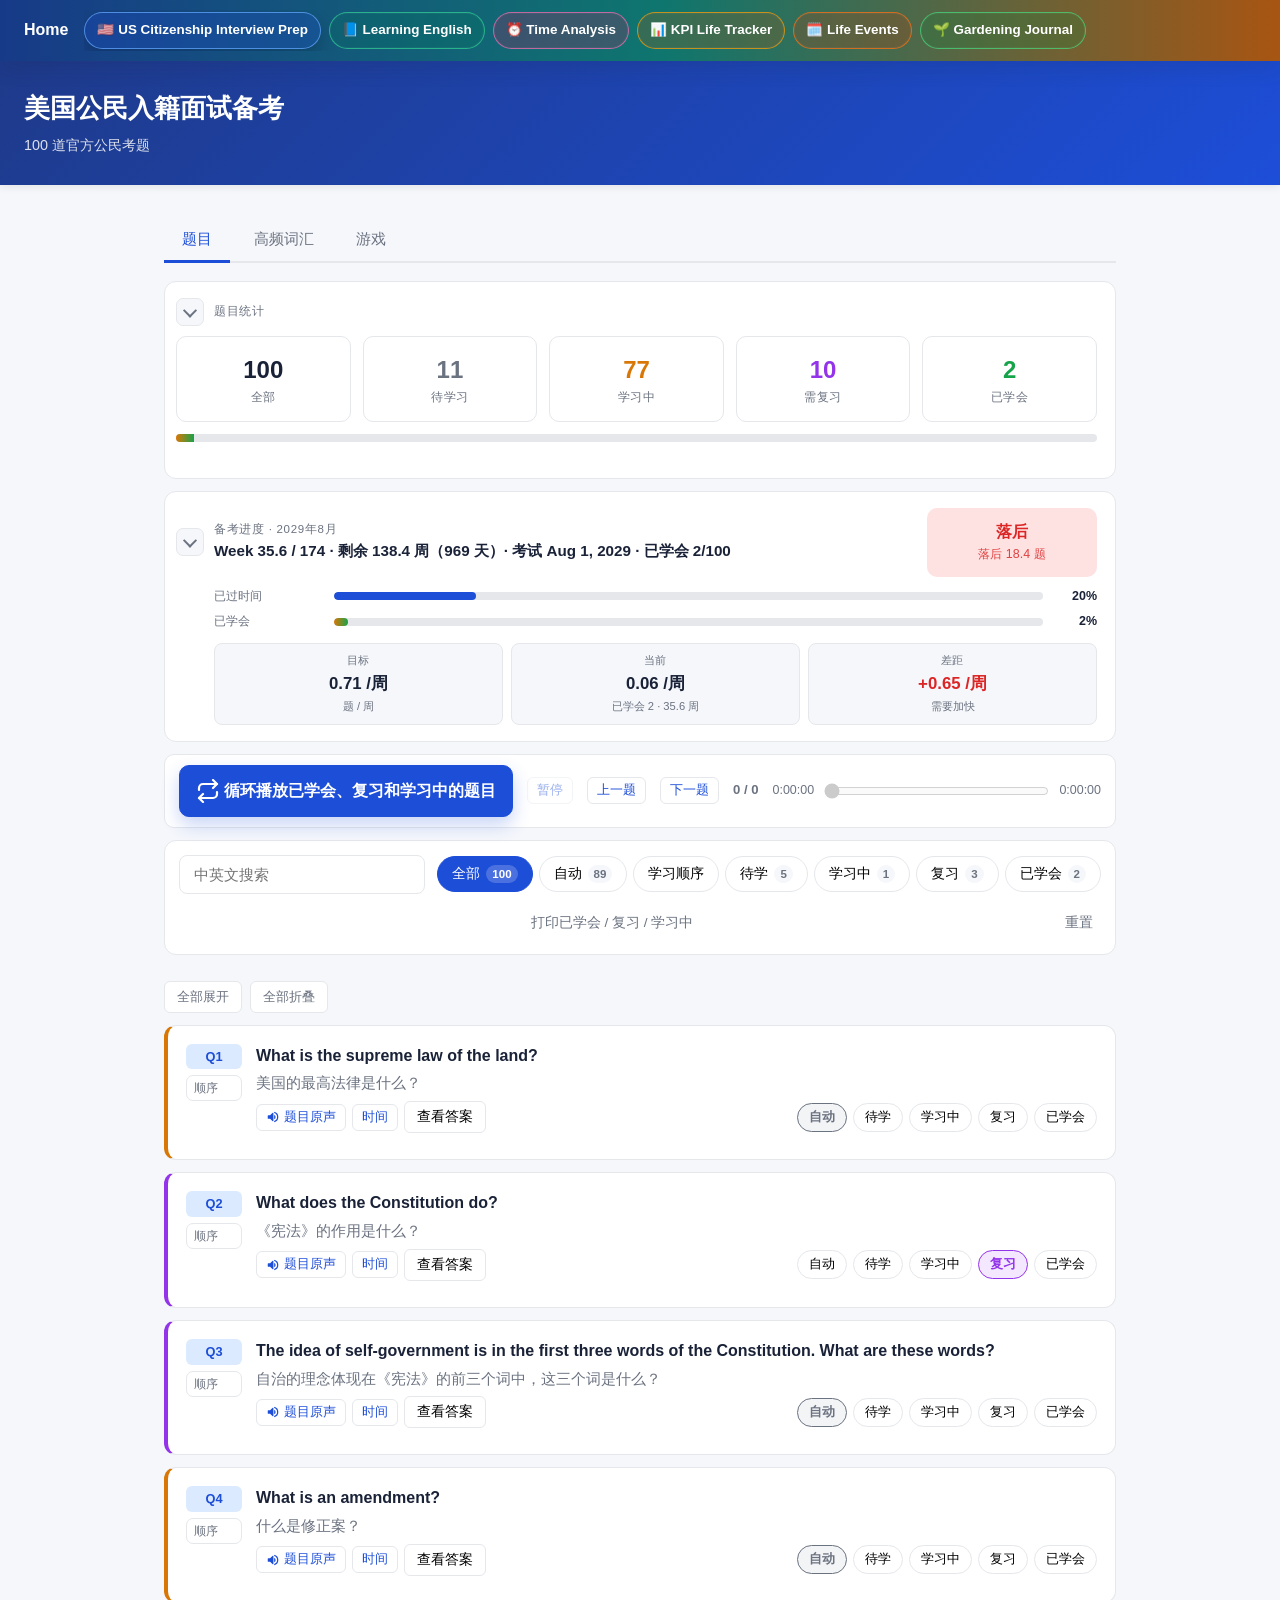
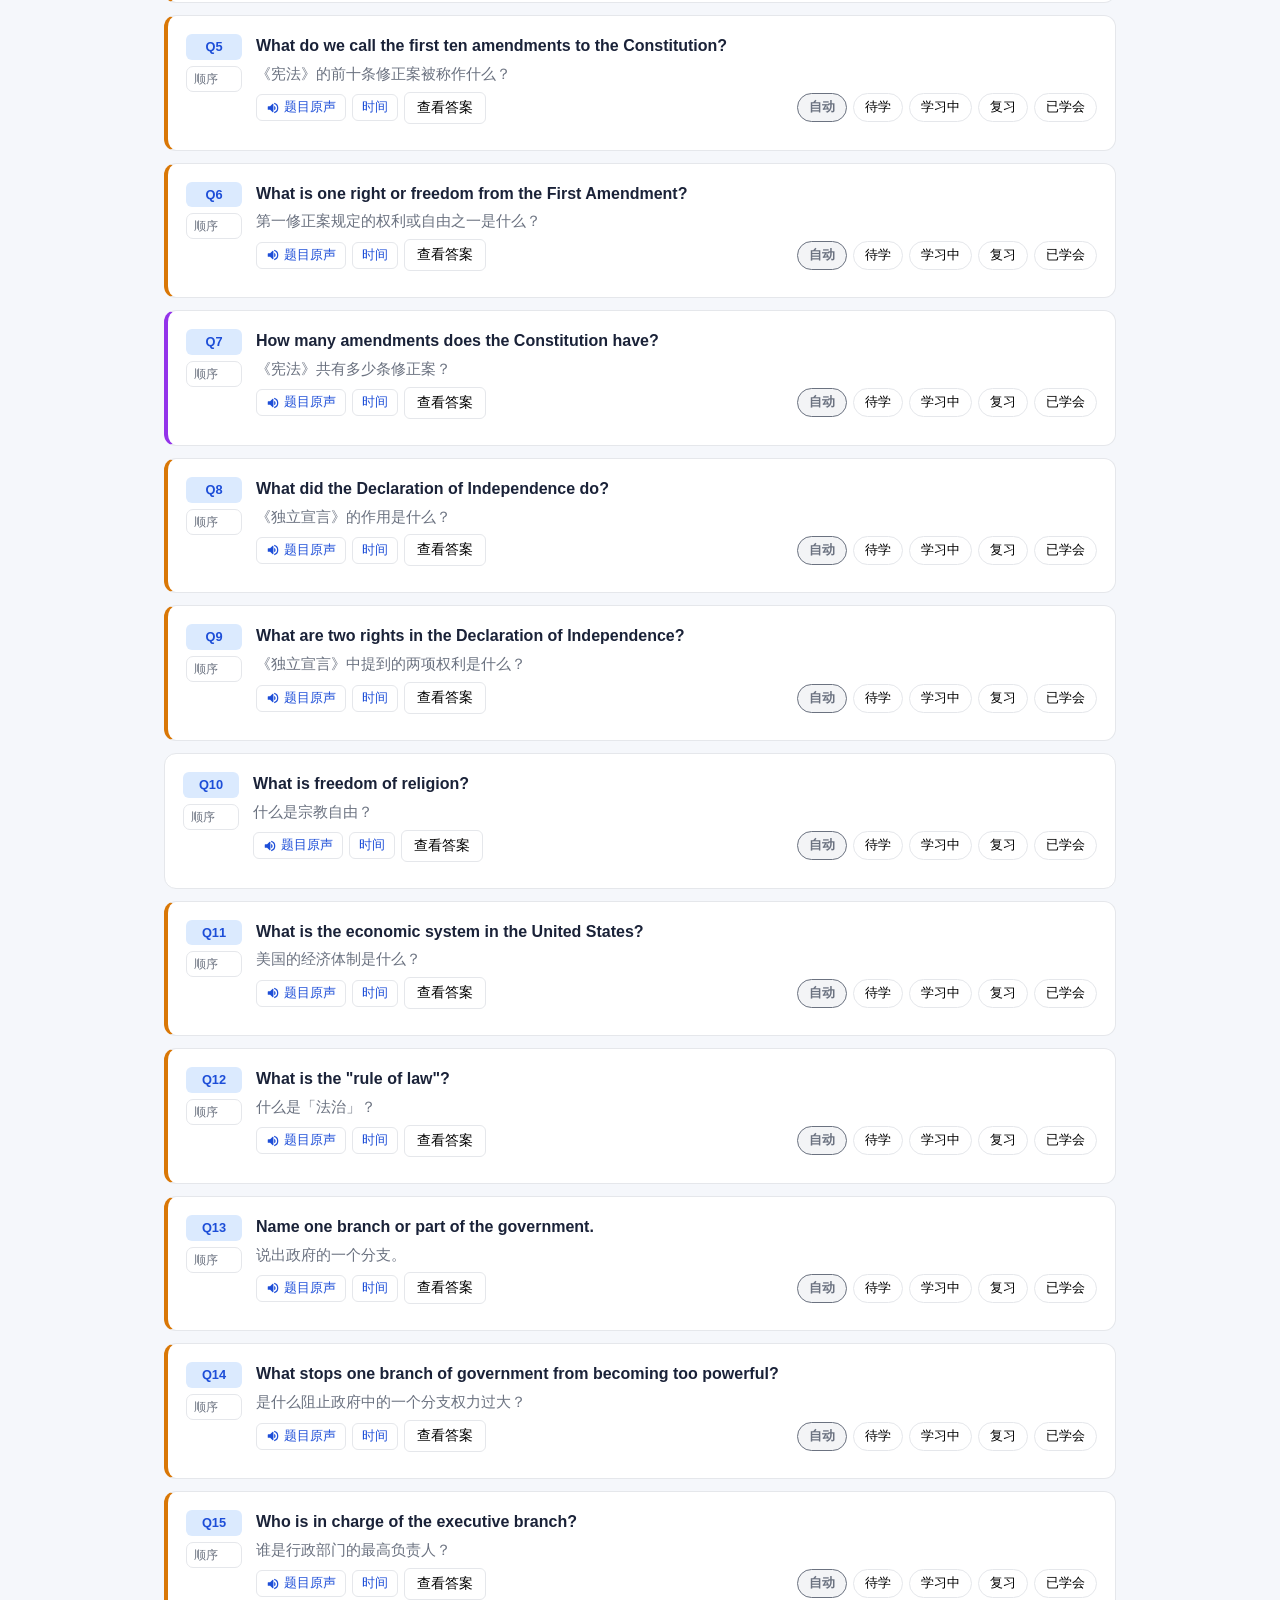
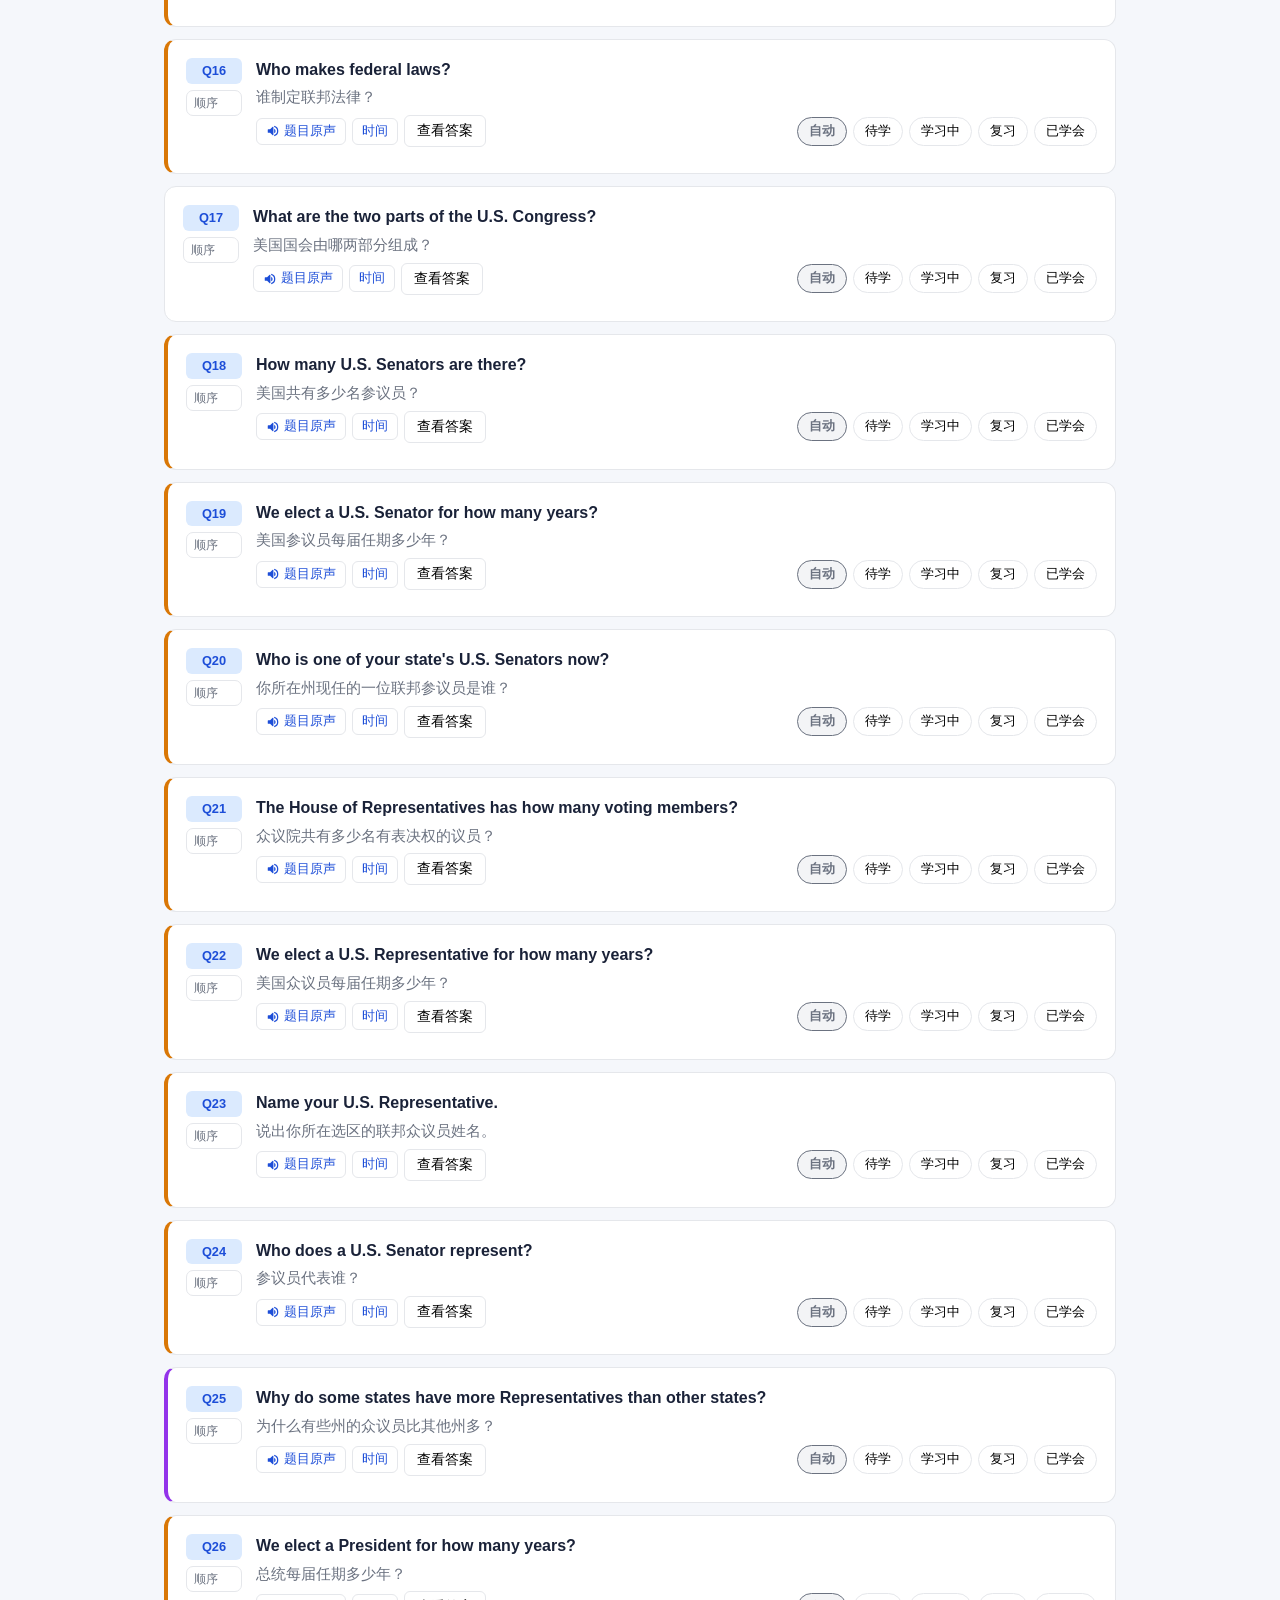
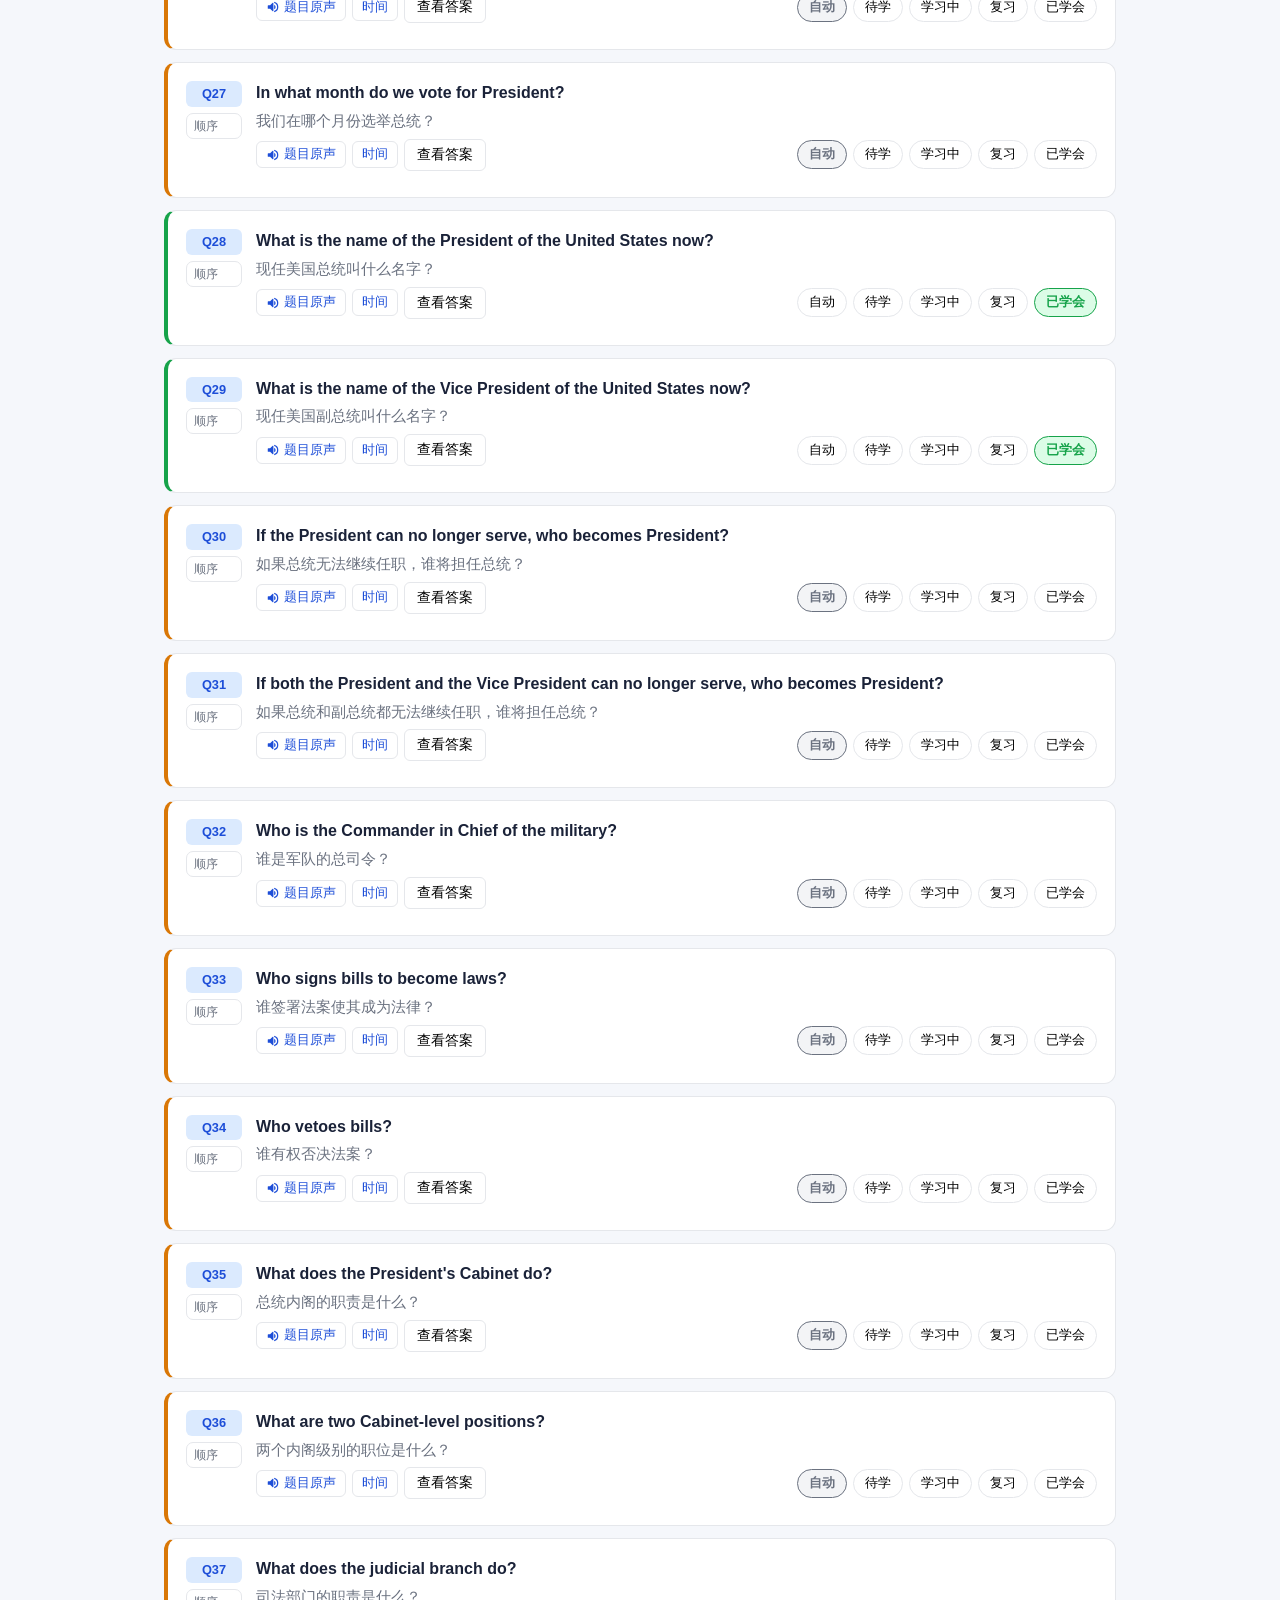
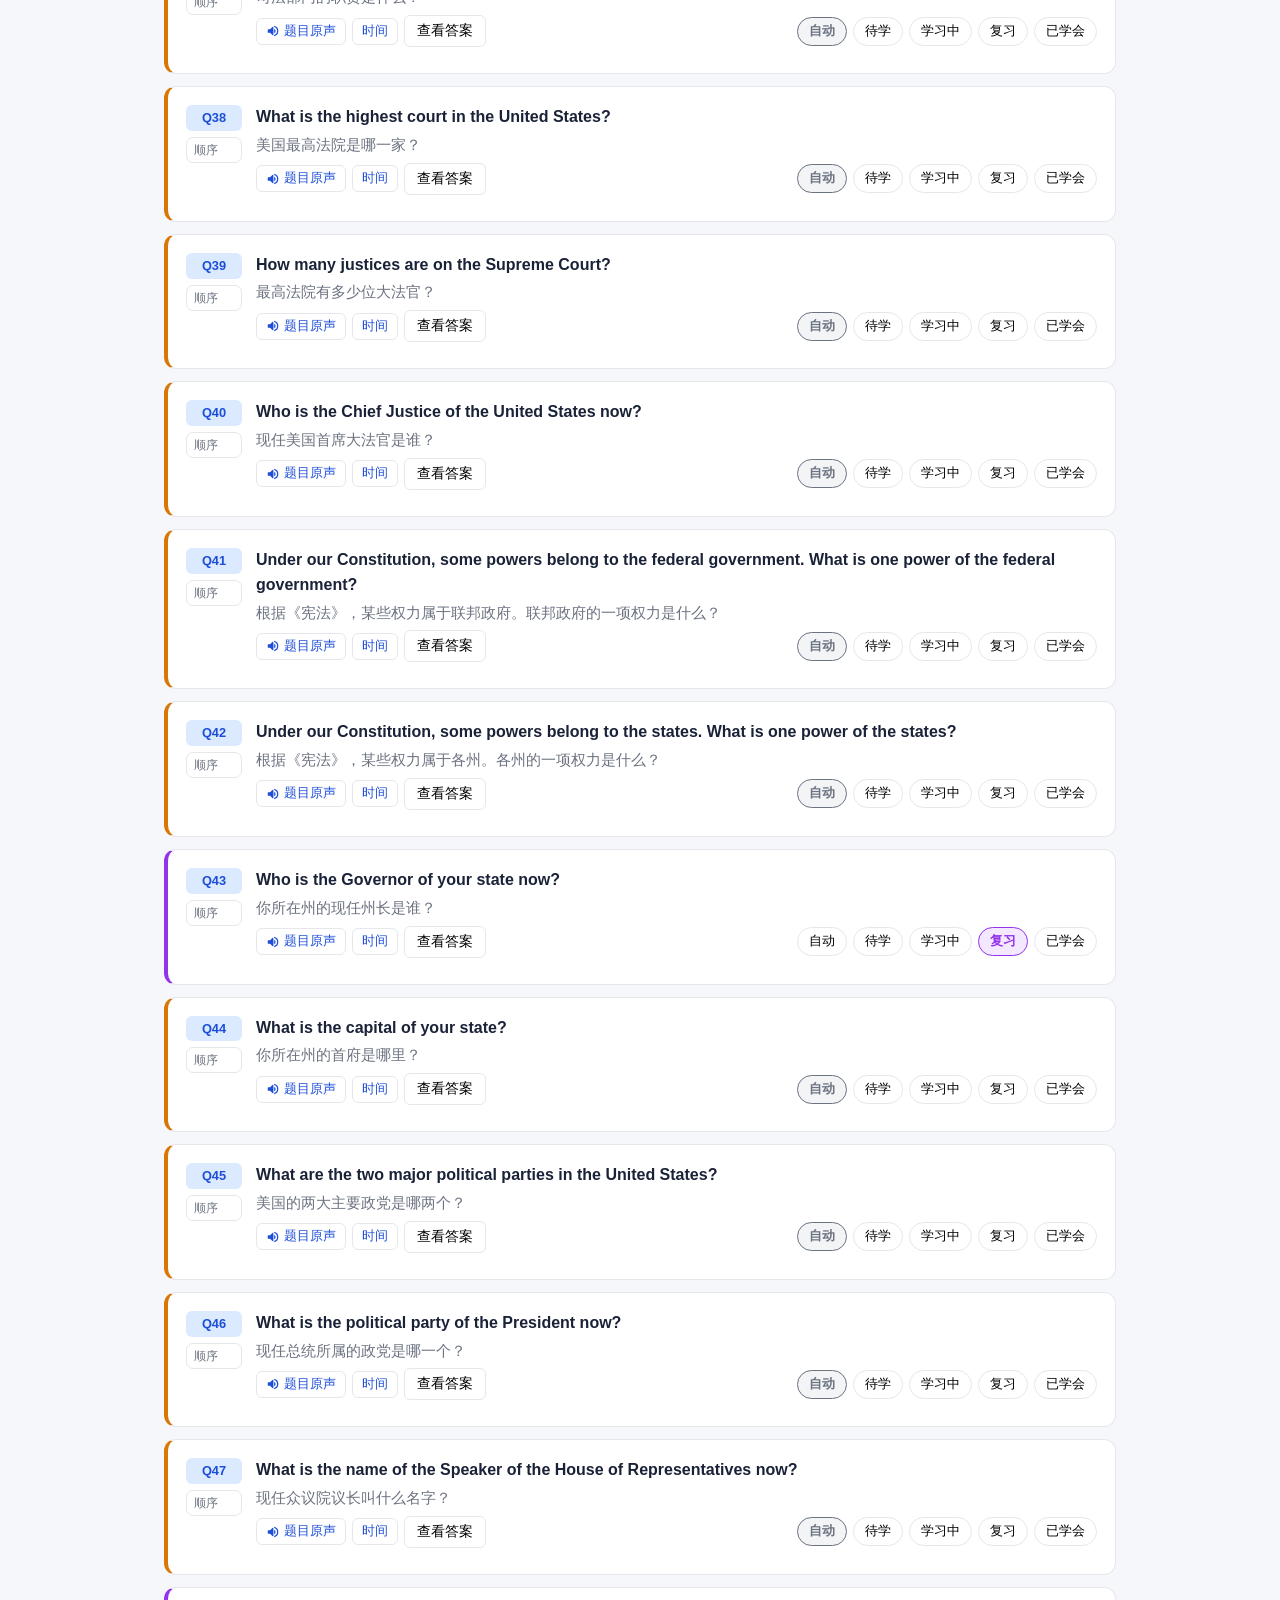
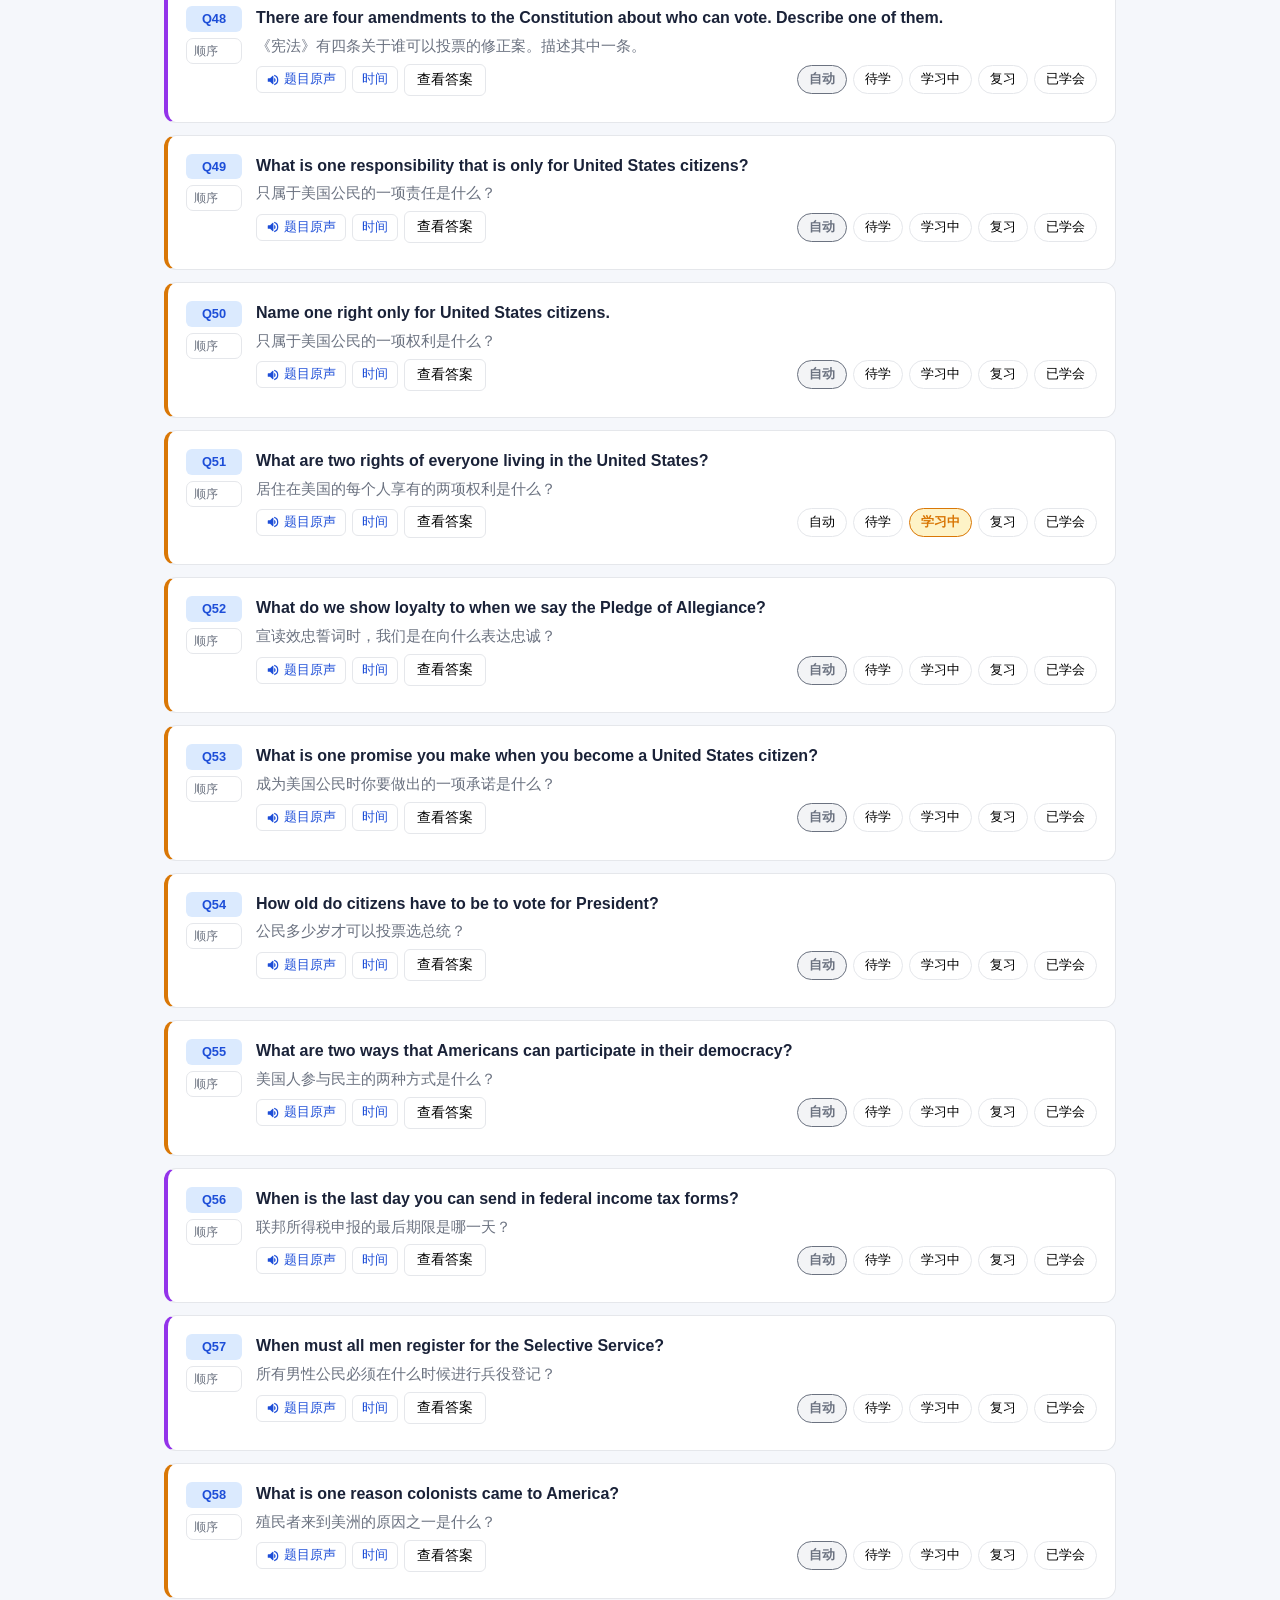
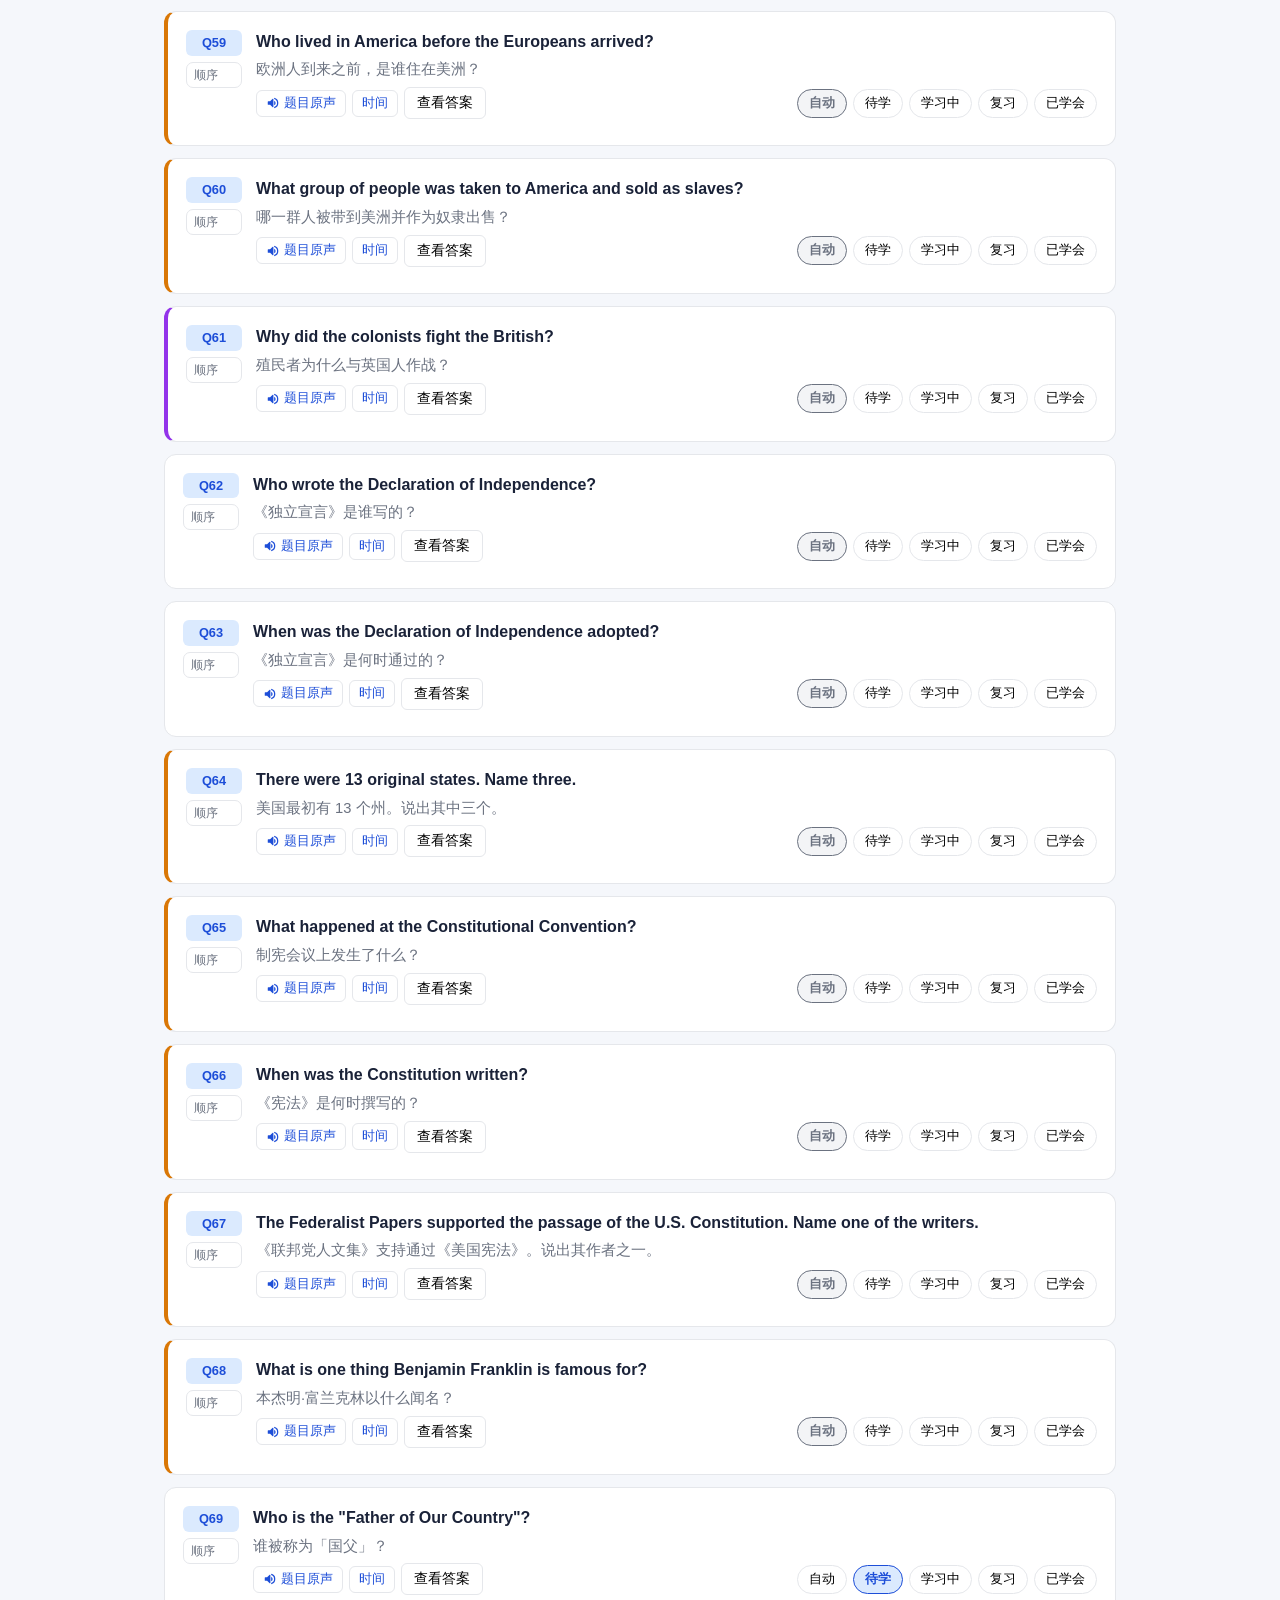
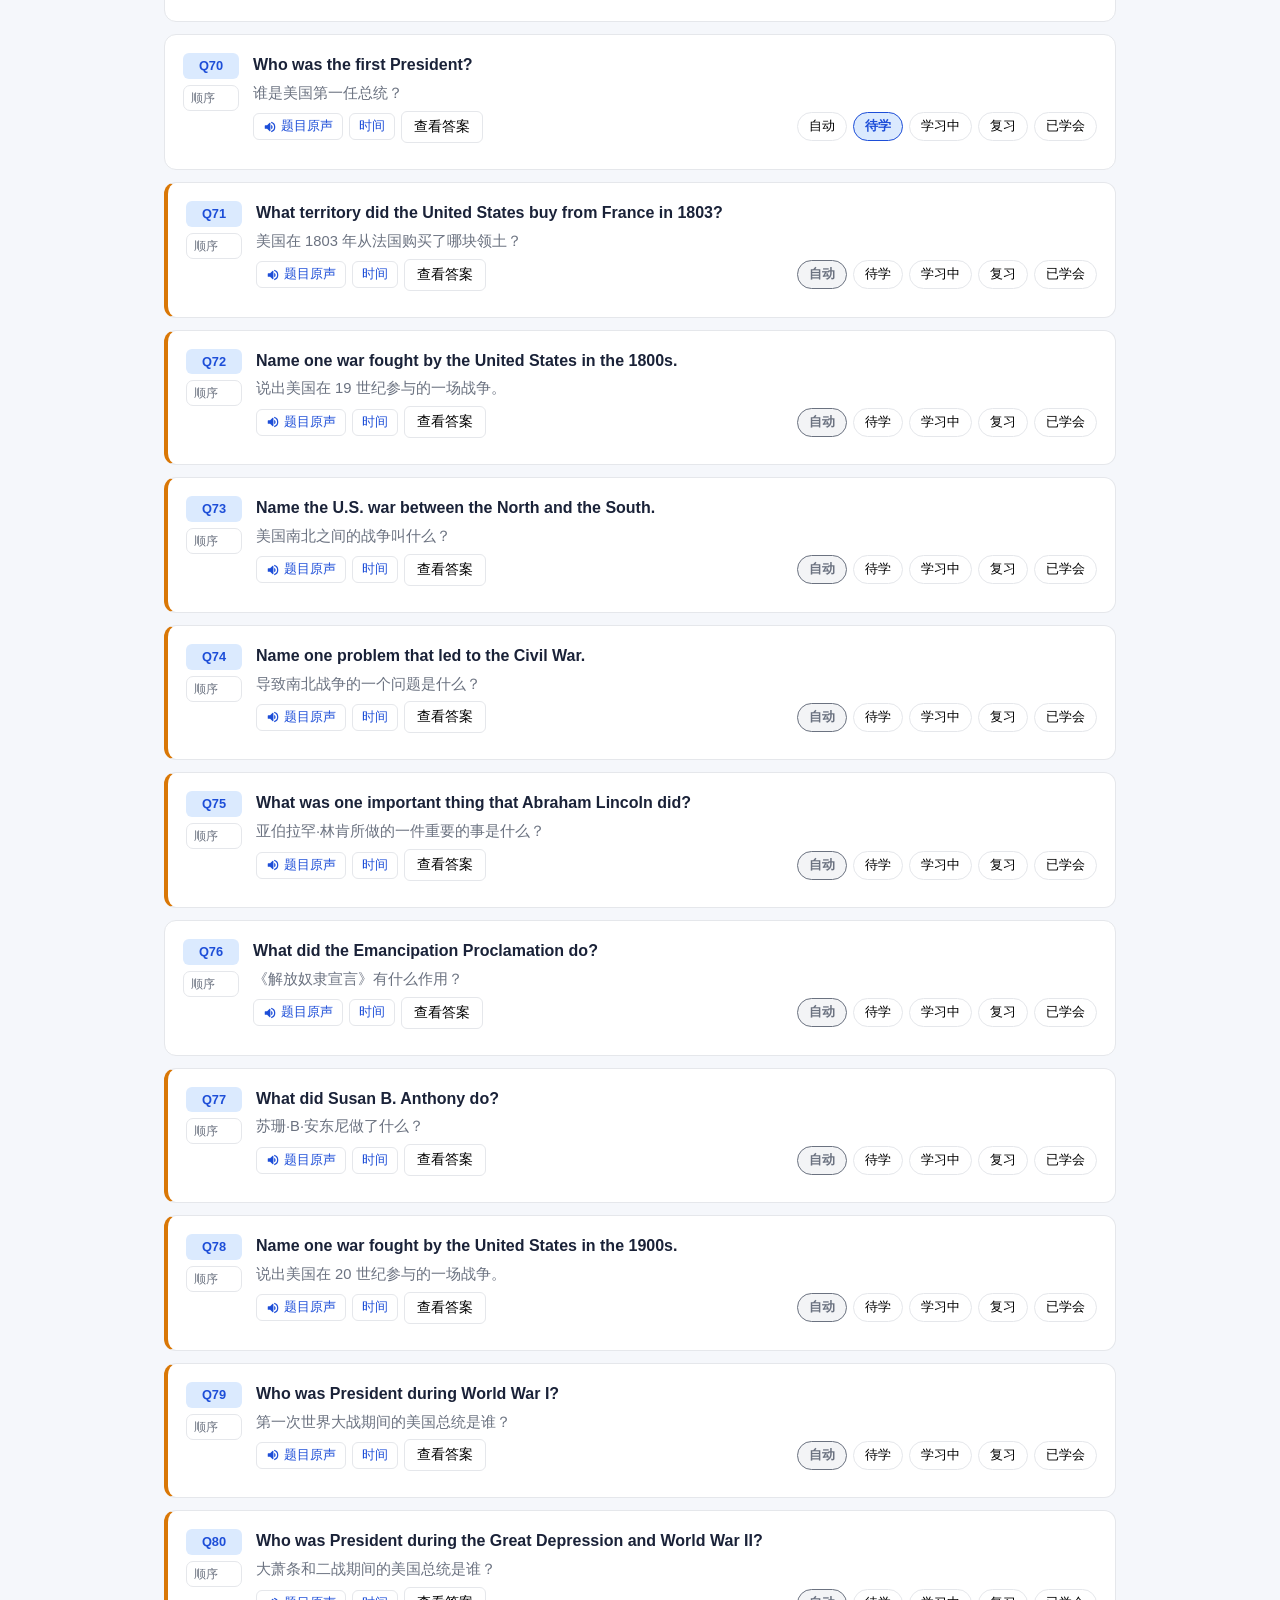
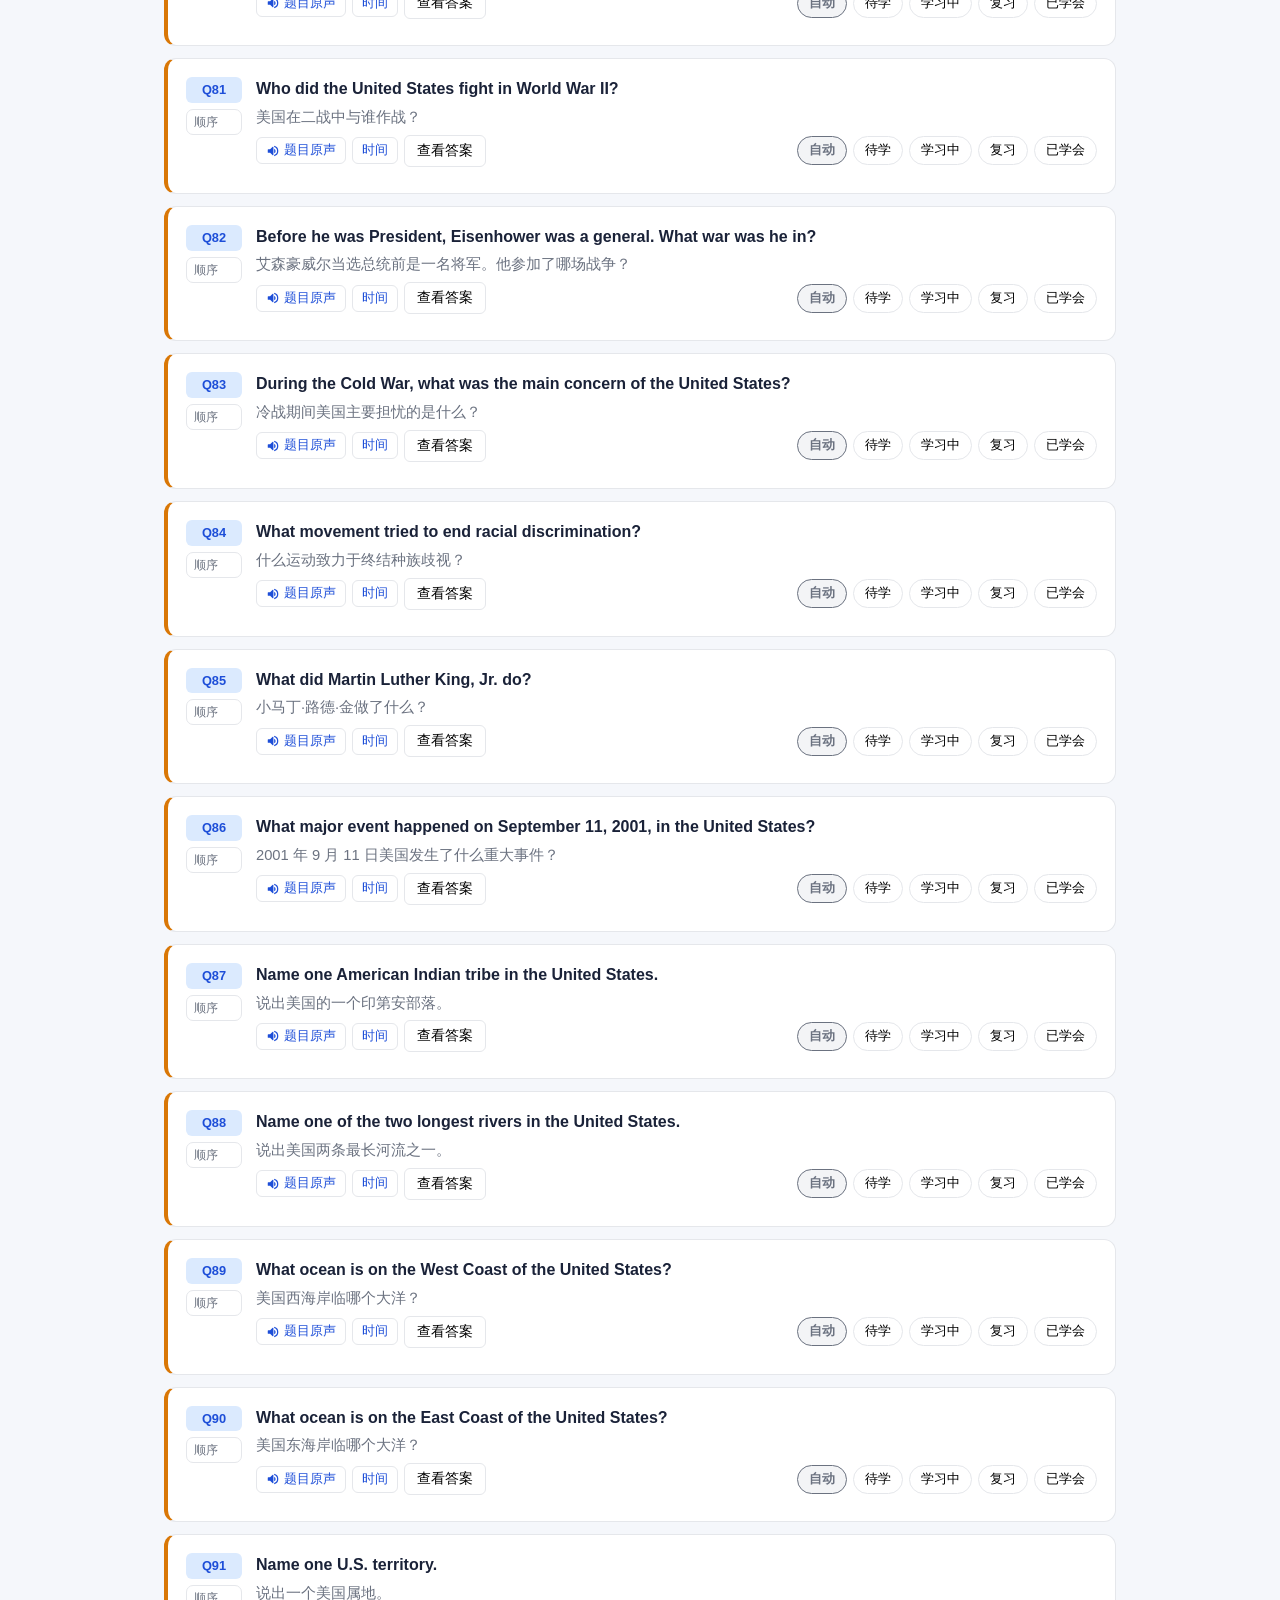
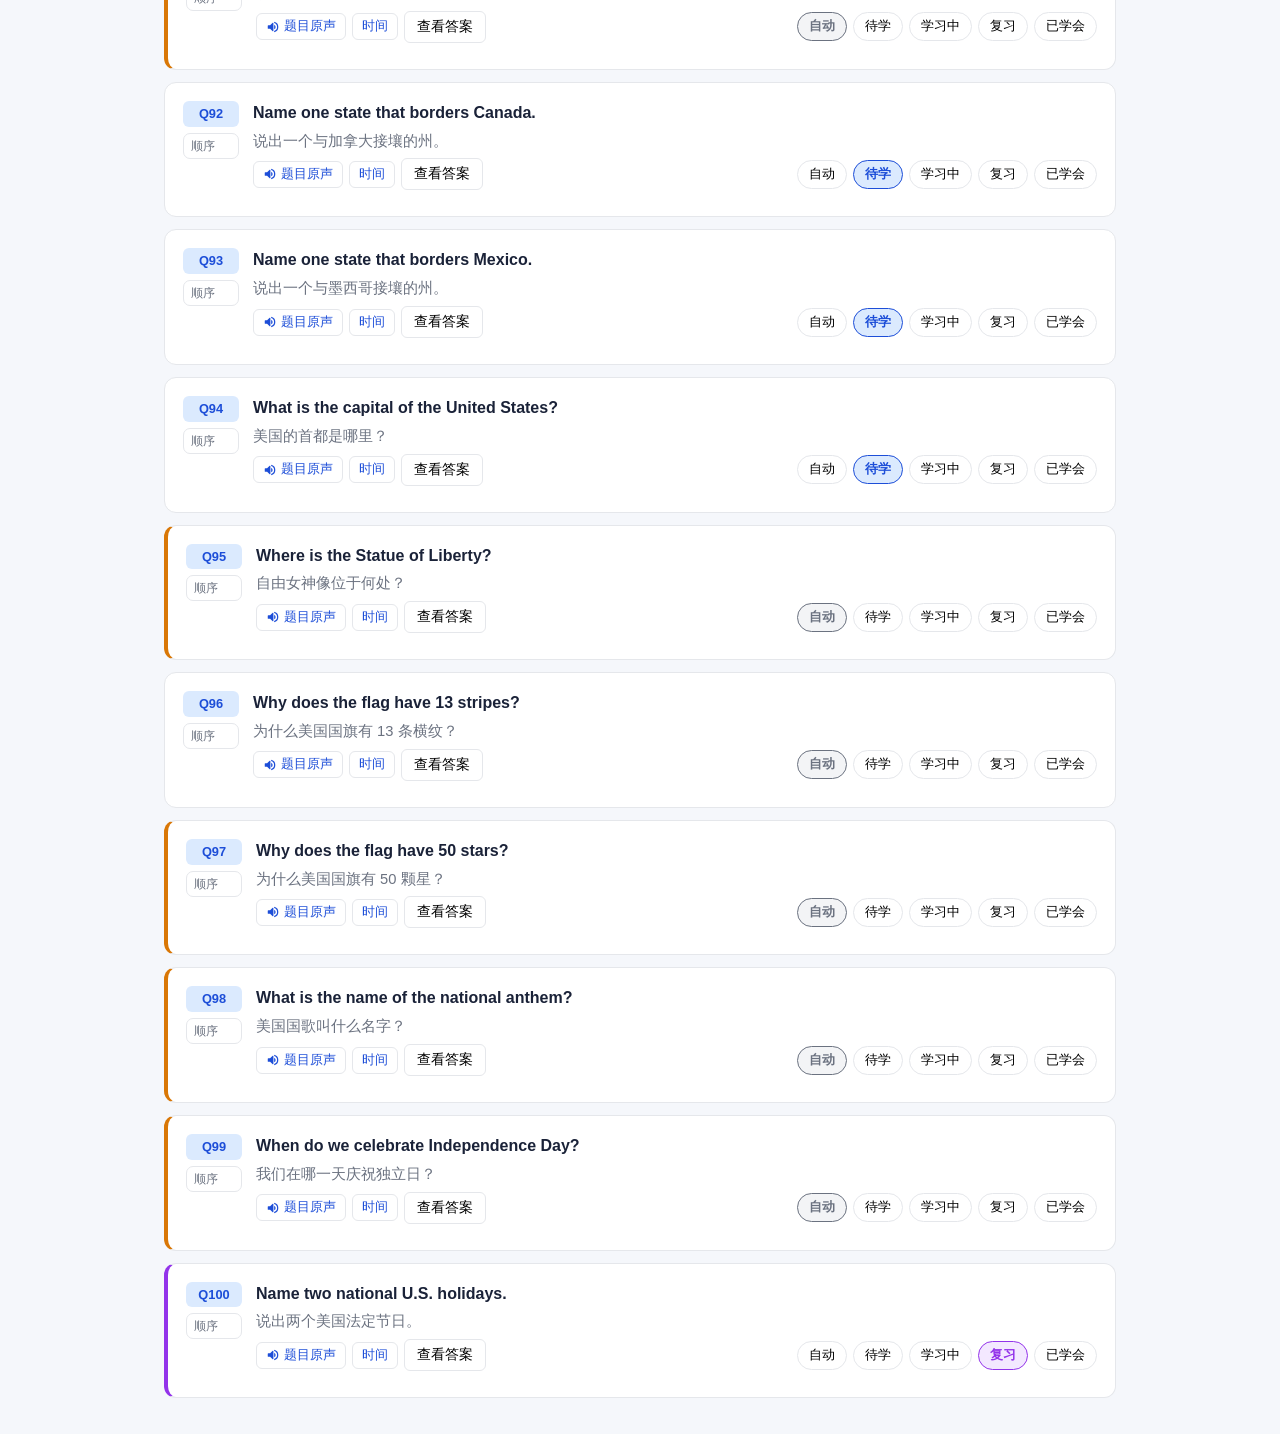
==== commit 6f05dd62: "Use red clock in shared nav" ====
--- a/citizenship-interview-prep.html
+++ b/citizenship-interview-prep.html
@@ -4,8 +4,8 @@
 <meta charset="UTF-8" />
 <meta name="viewport" content="width=device-width, initial-scale=1.0" />
 <title>U.S. Citizenship Interview Prep | 美国公民入籍面试备考</title>
-<link rel="stylesheet" href="assets/site-nav.css?v=20260702-nav-emoji-labels" />
-<script src="assets/site-nav.js?v=20260702-nav-emoji-labels" defer></script>
+<link rel="stylesheet" href="assets/site-nav.css?v=20260702-nav-red-clock" />
+<script src="assets/site-nav.js?v=20260702-nav-red-clock" defer></script>
 <script src="assets/openai-tts.js?v=20260523"></script>
 <style>
   :root {
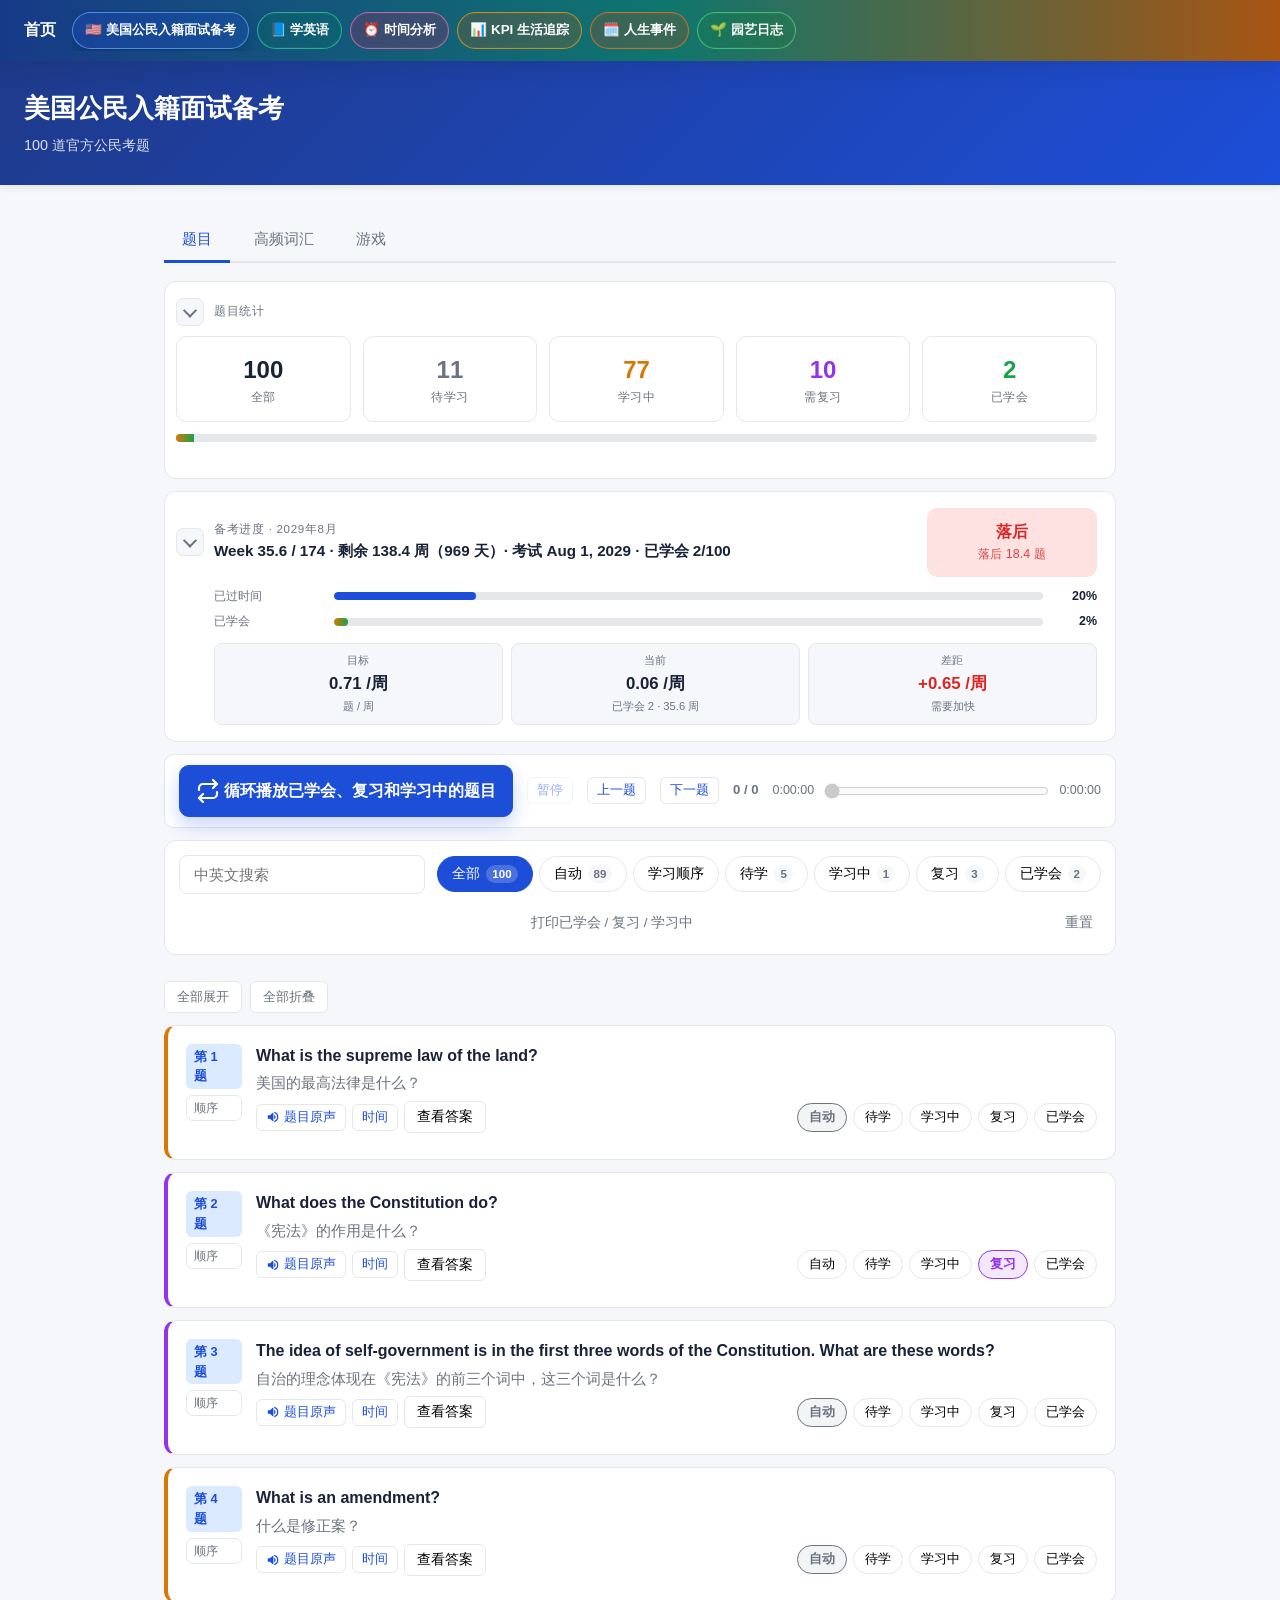
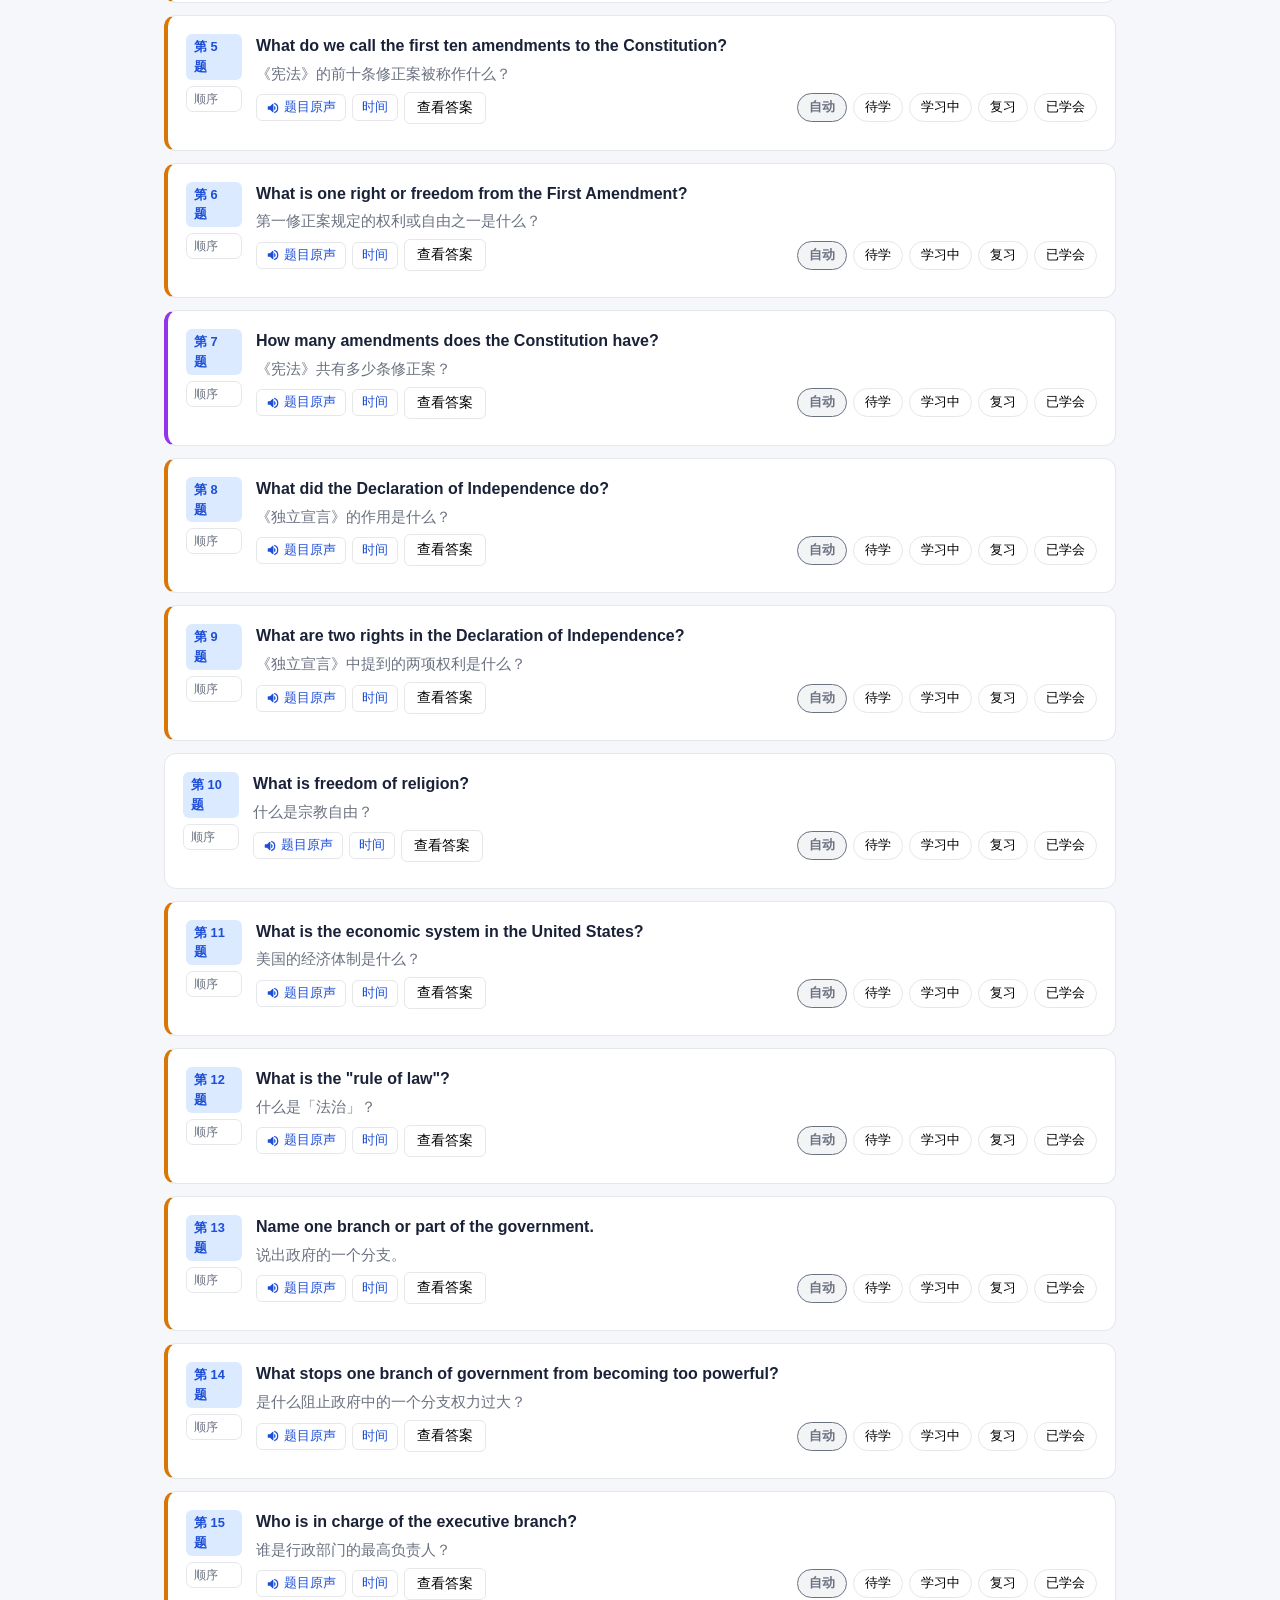
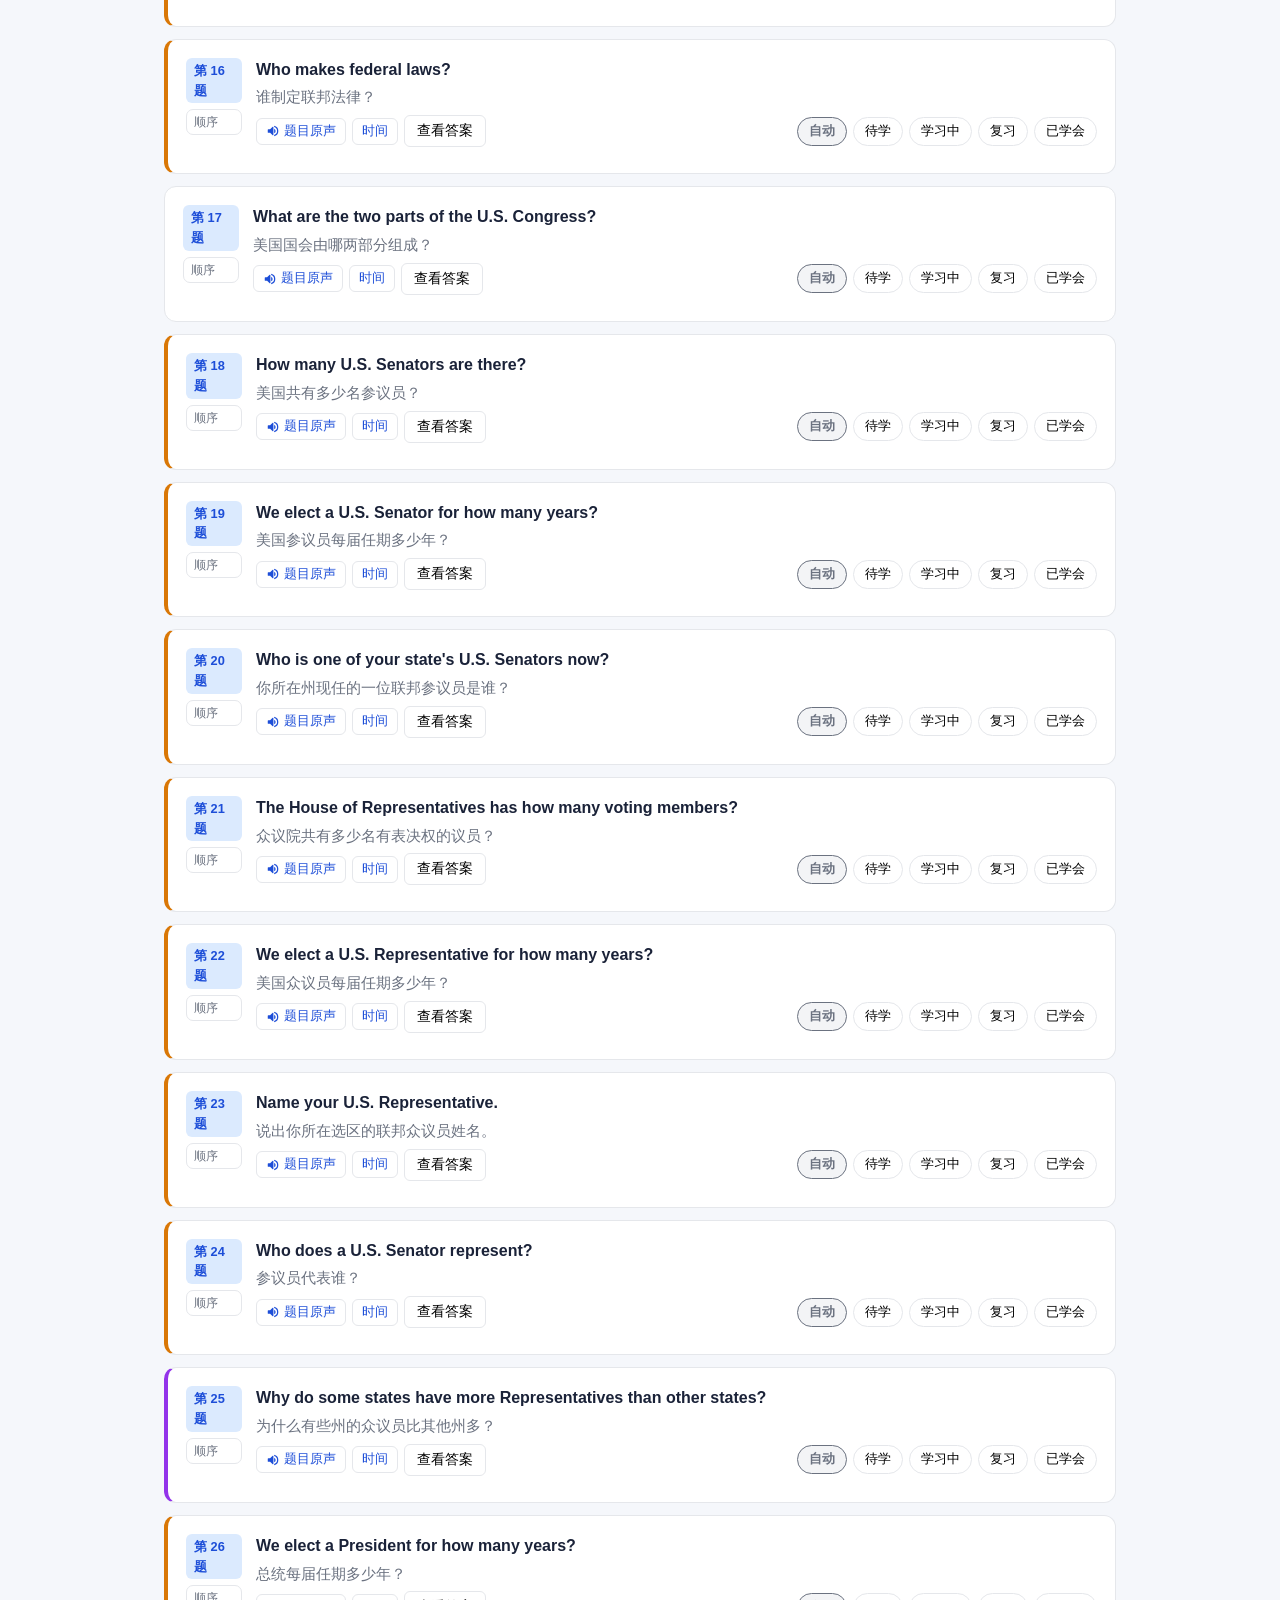
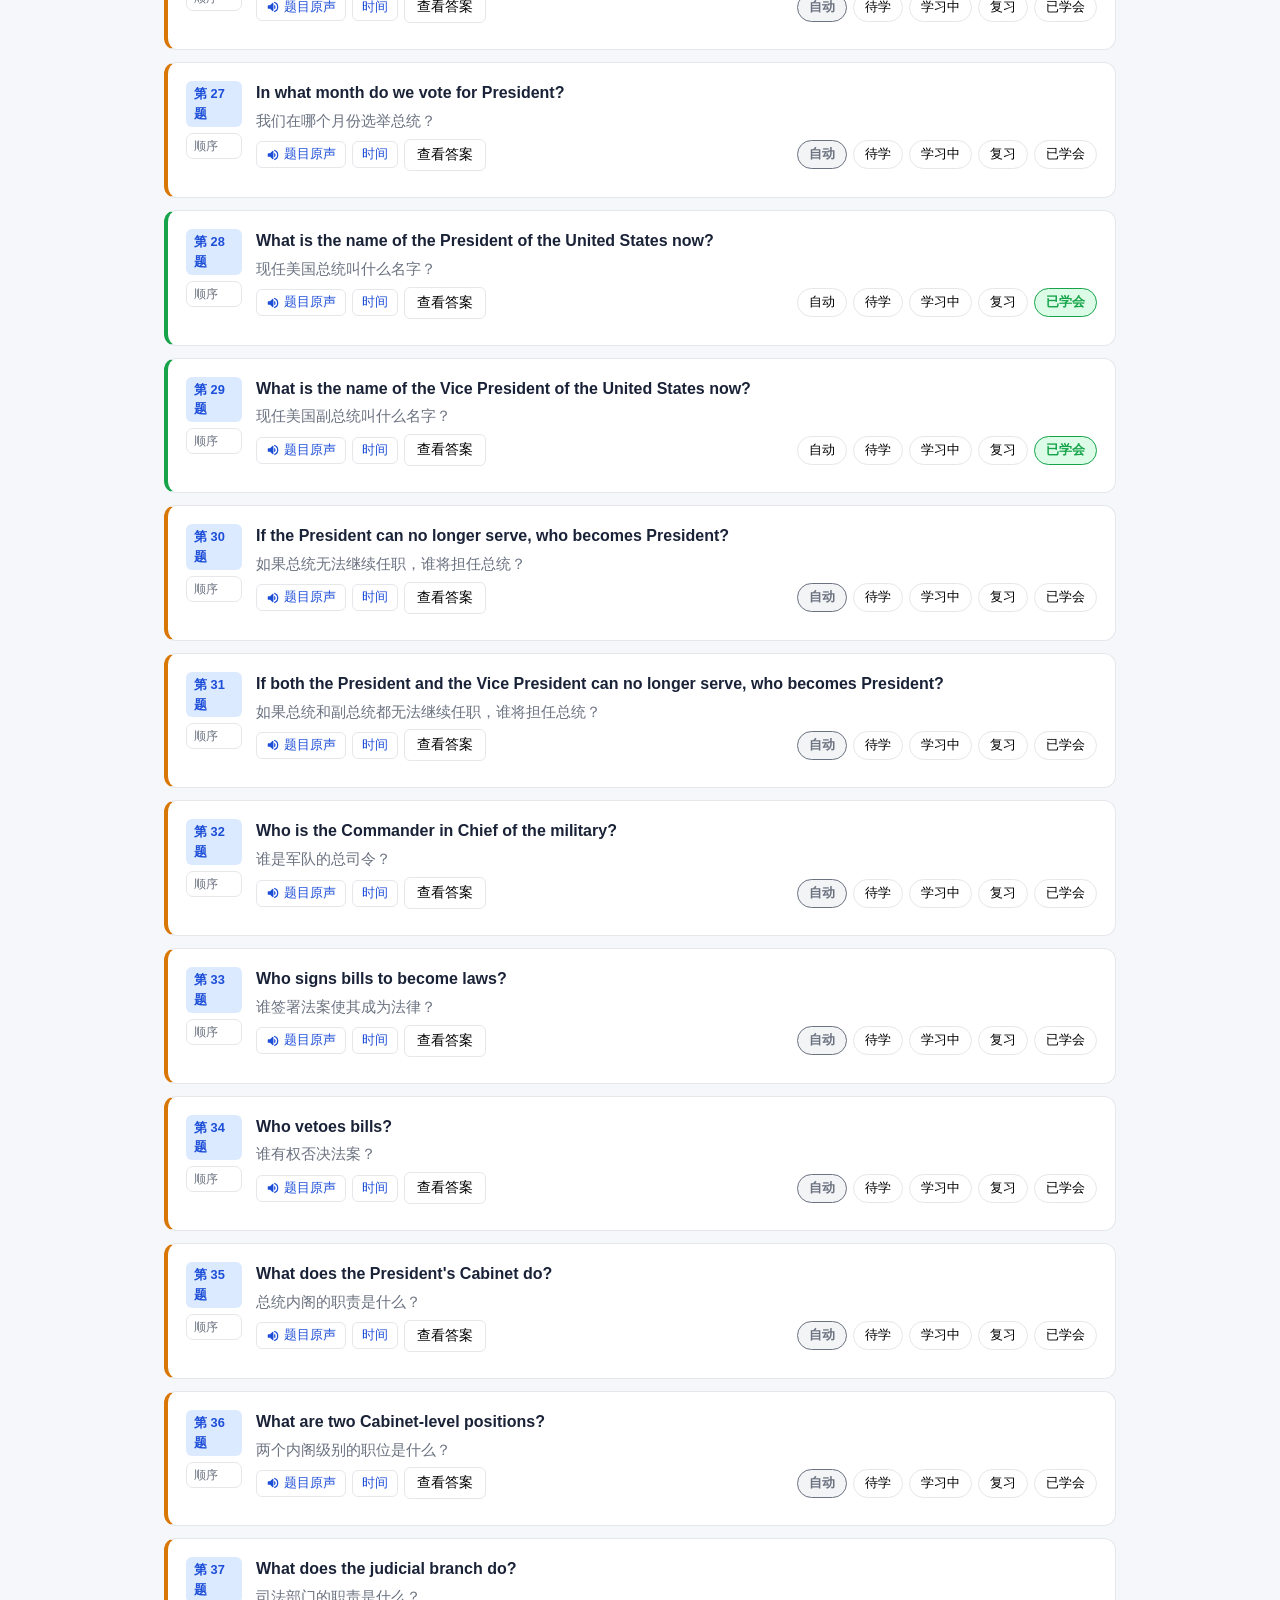
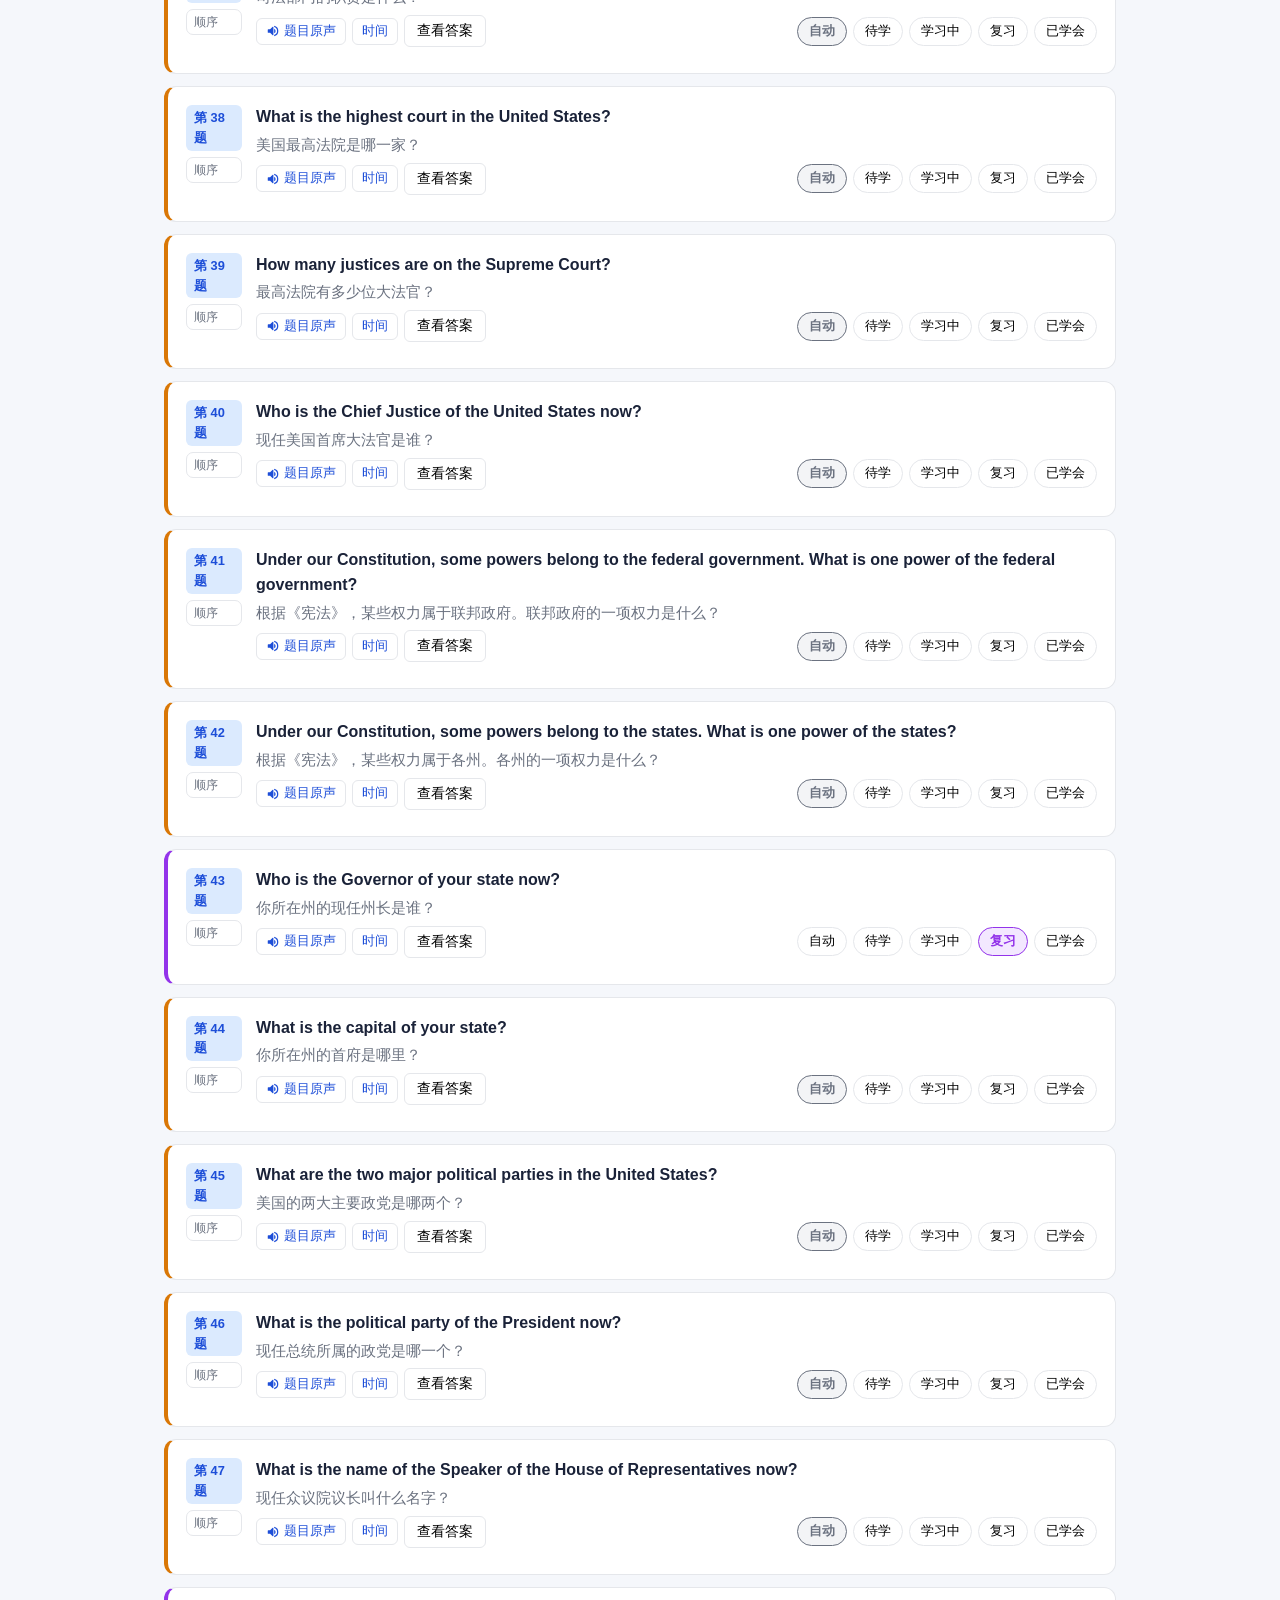
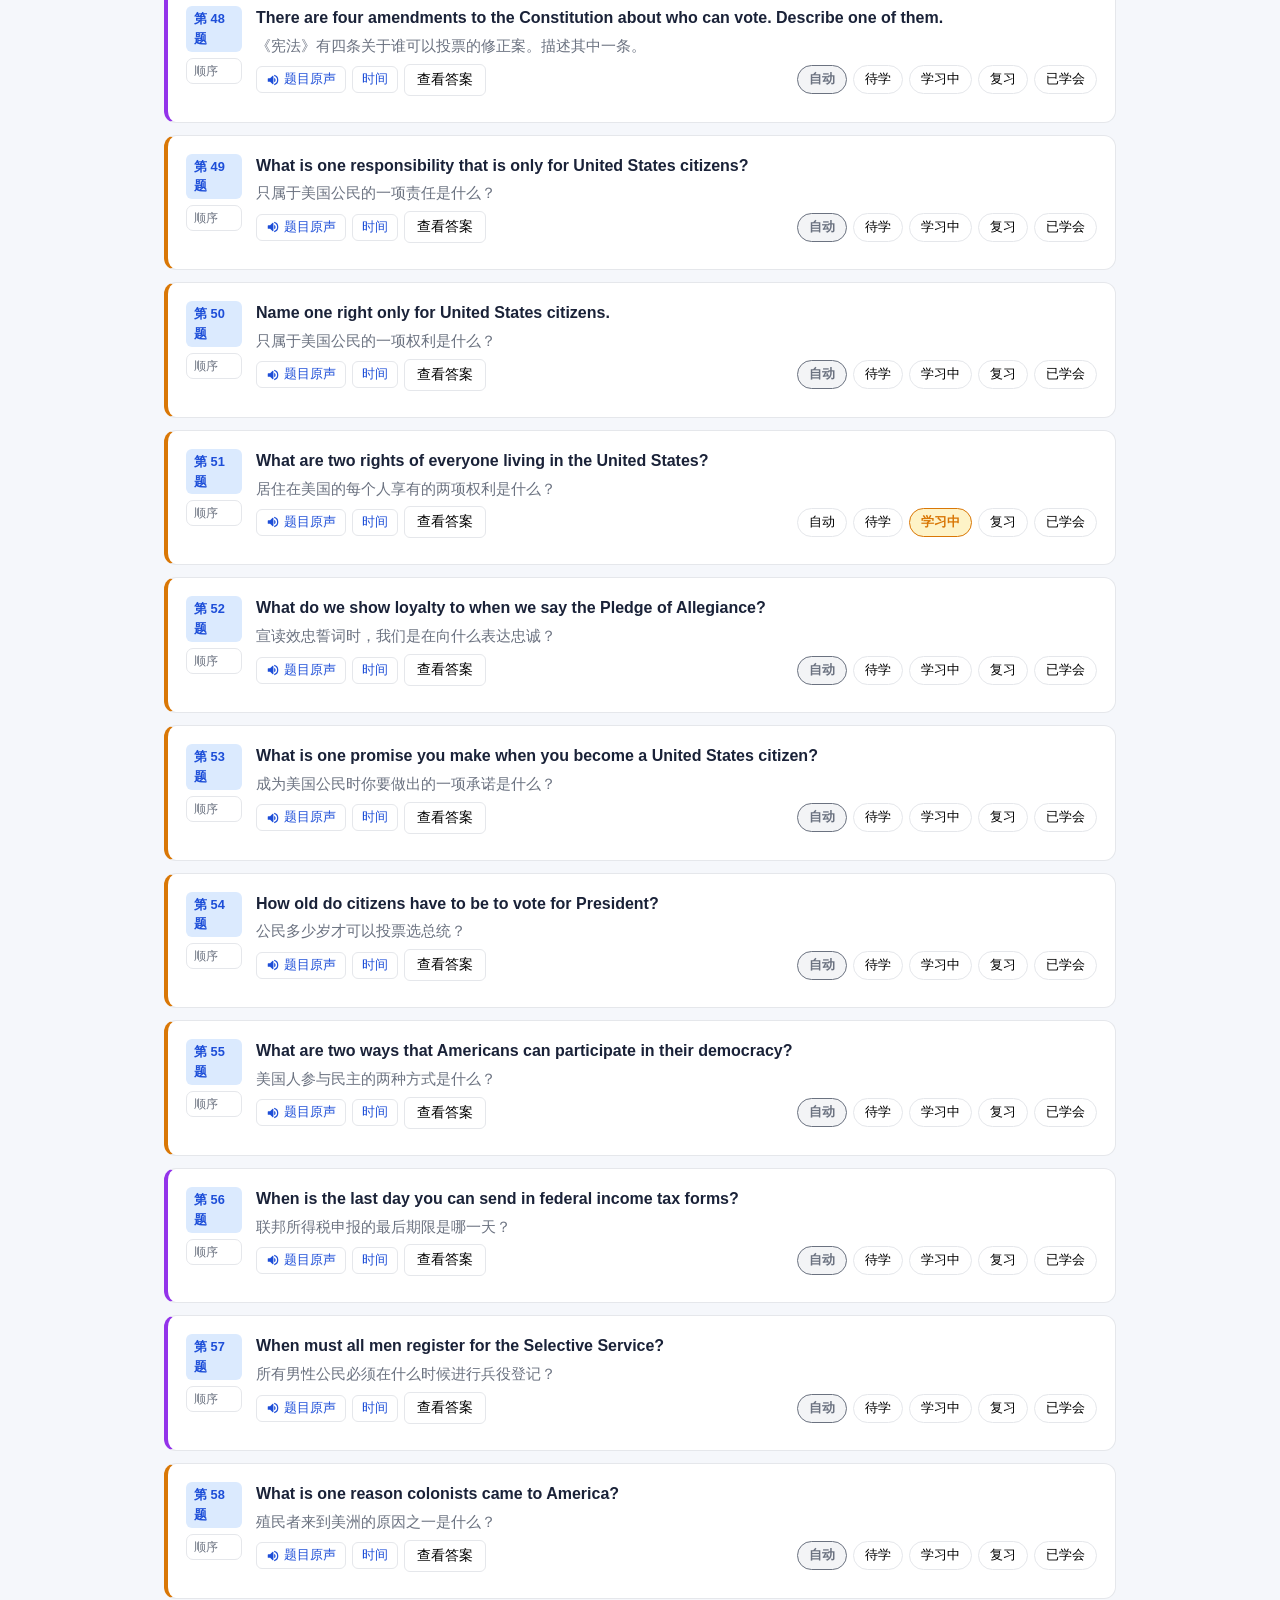
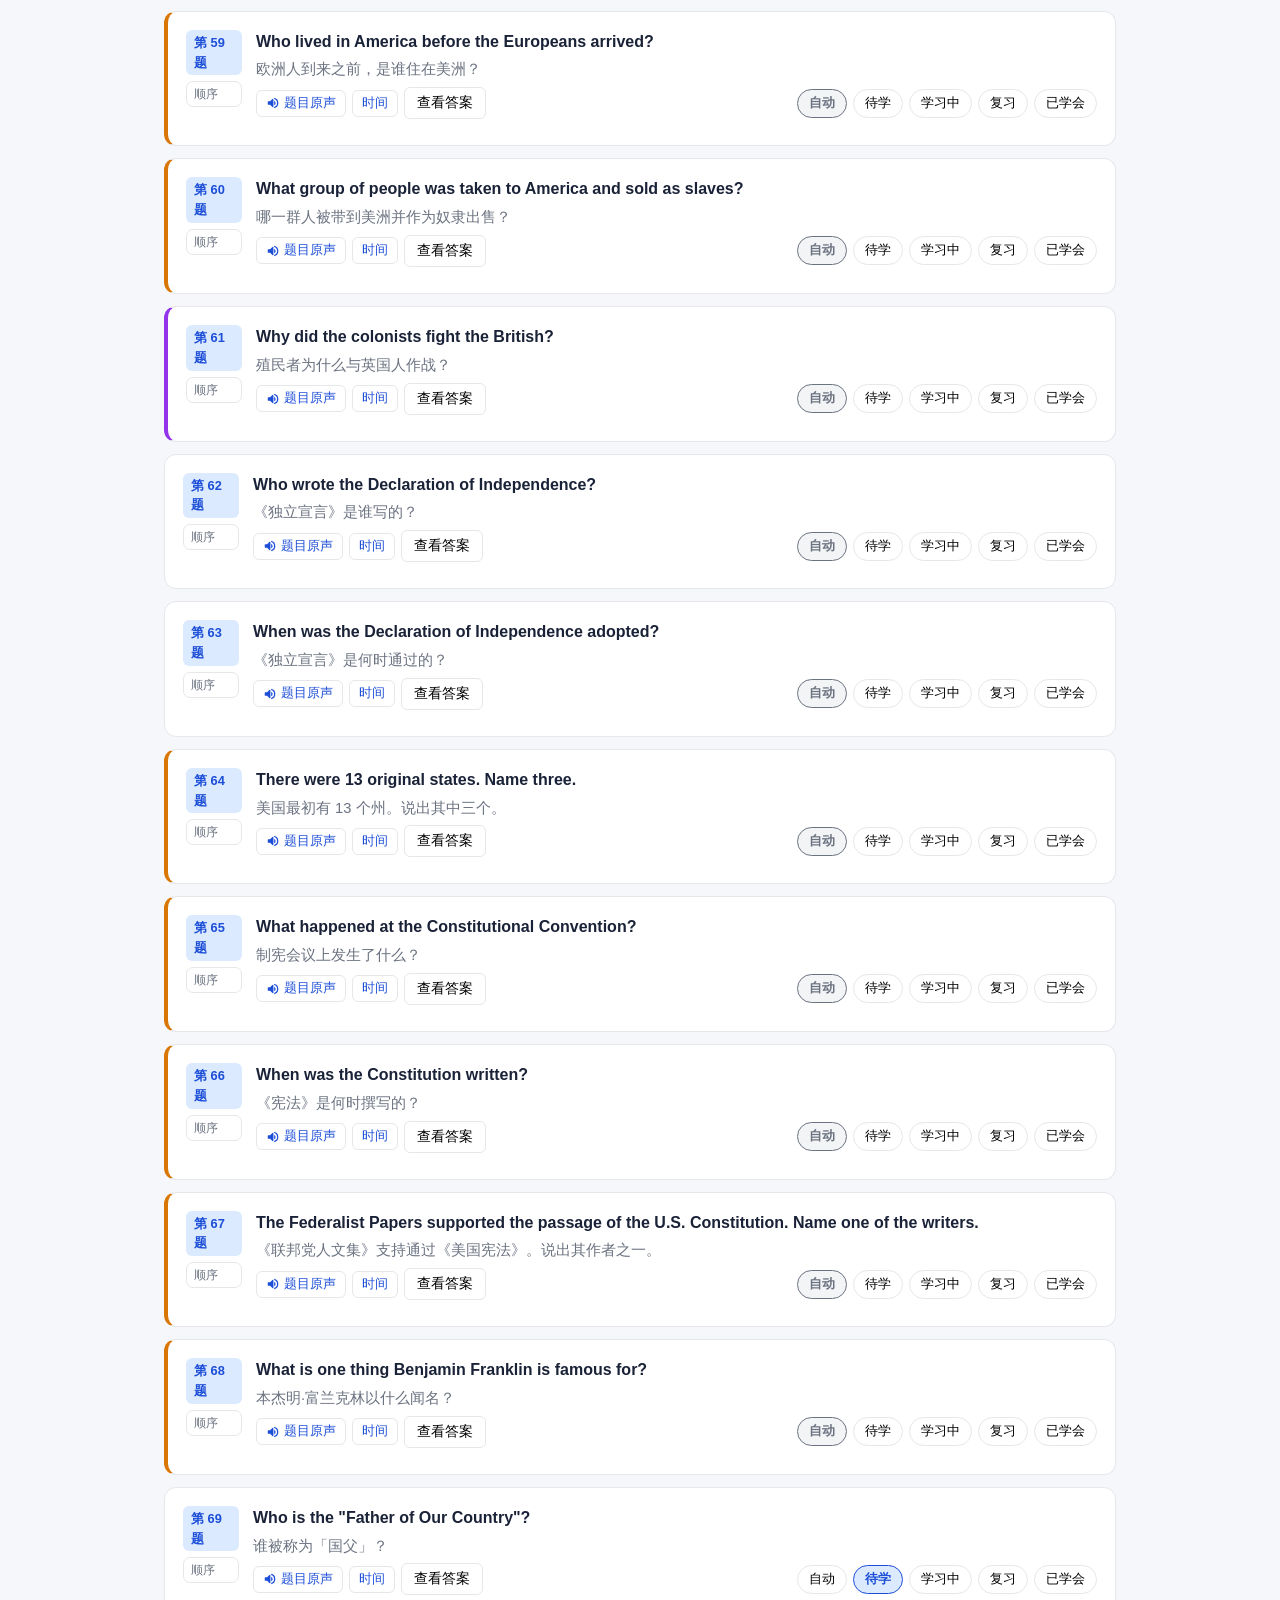
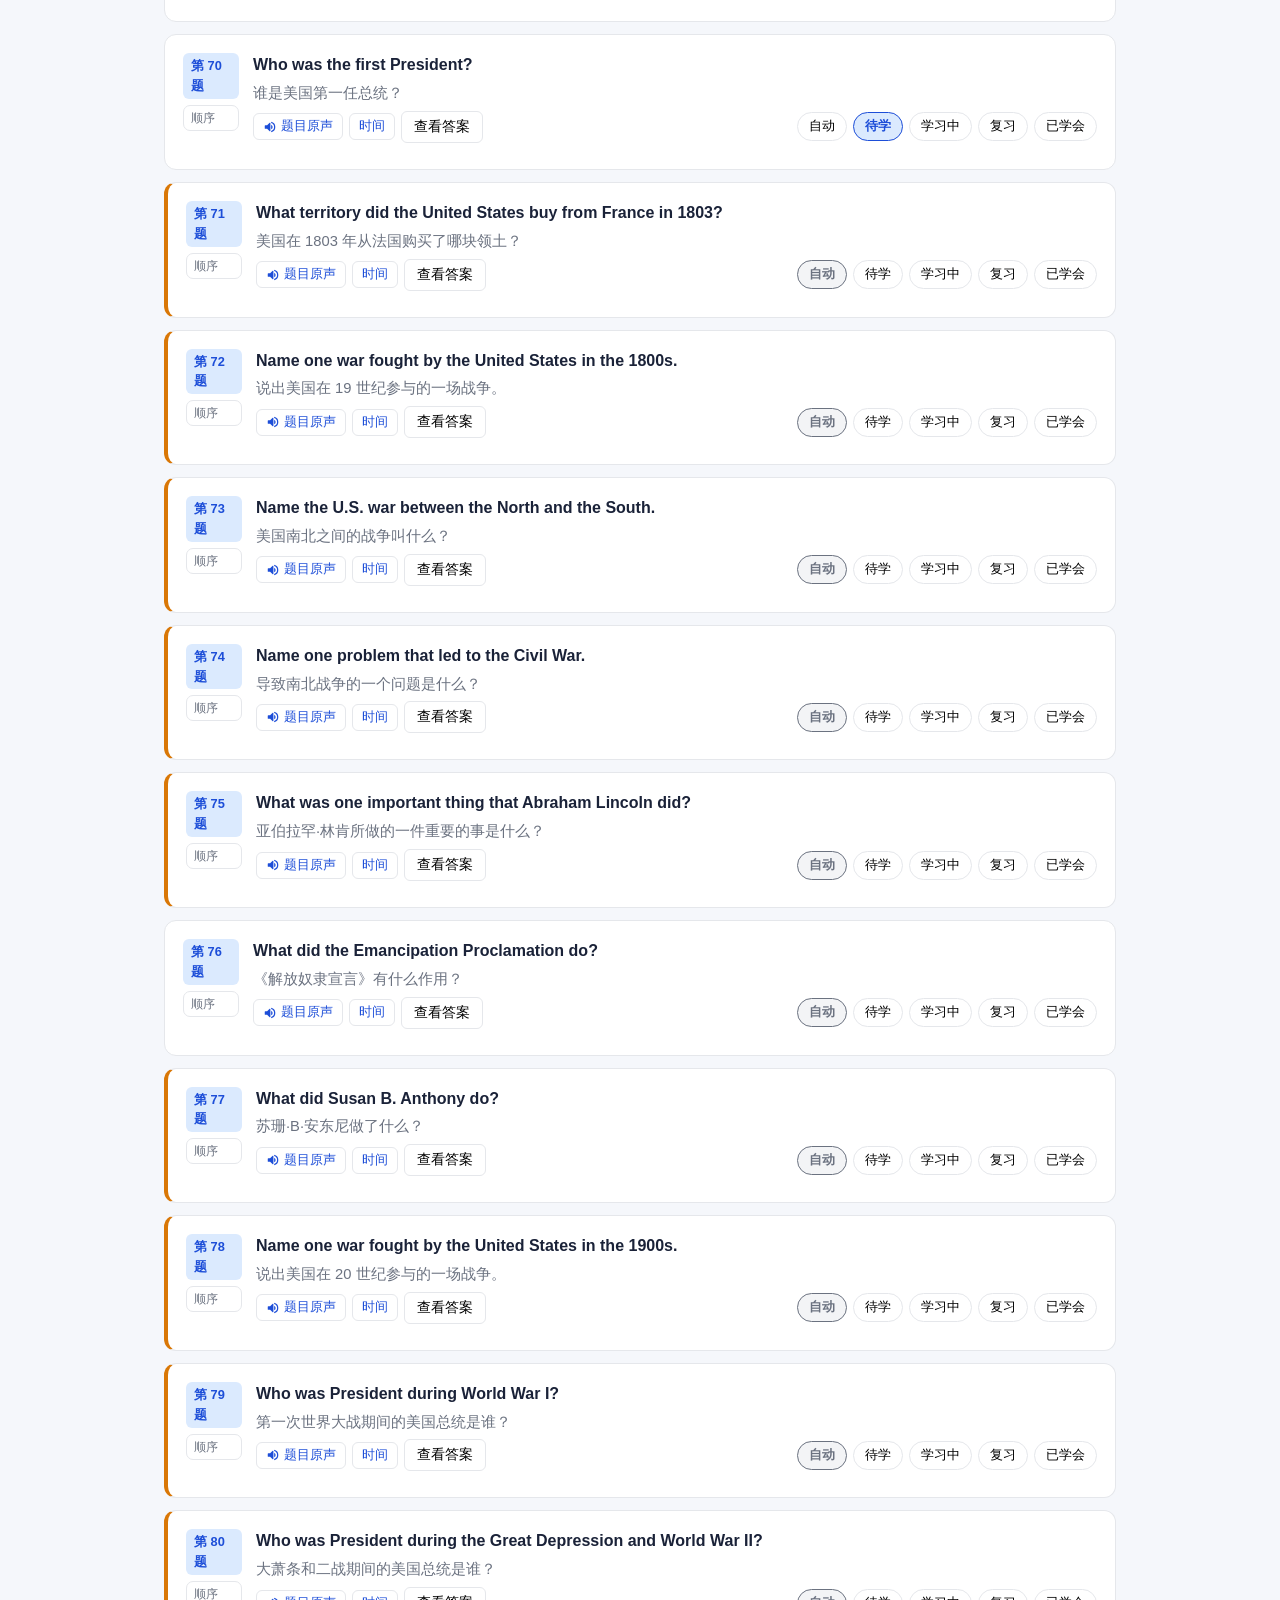
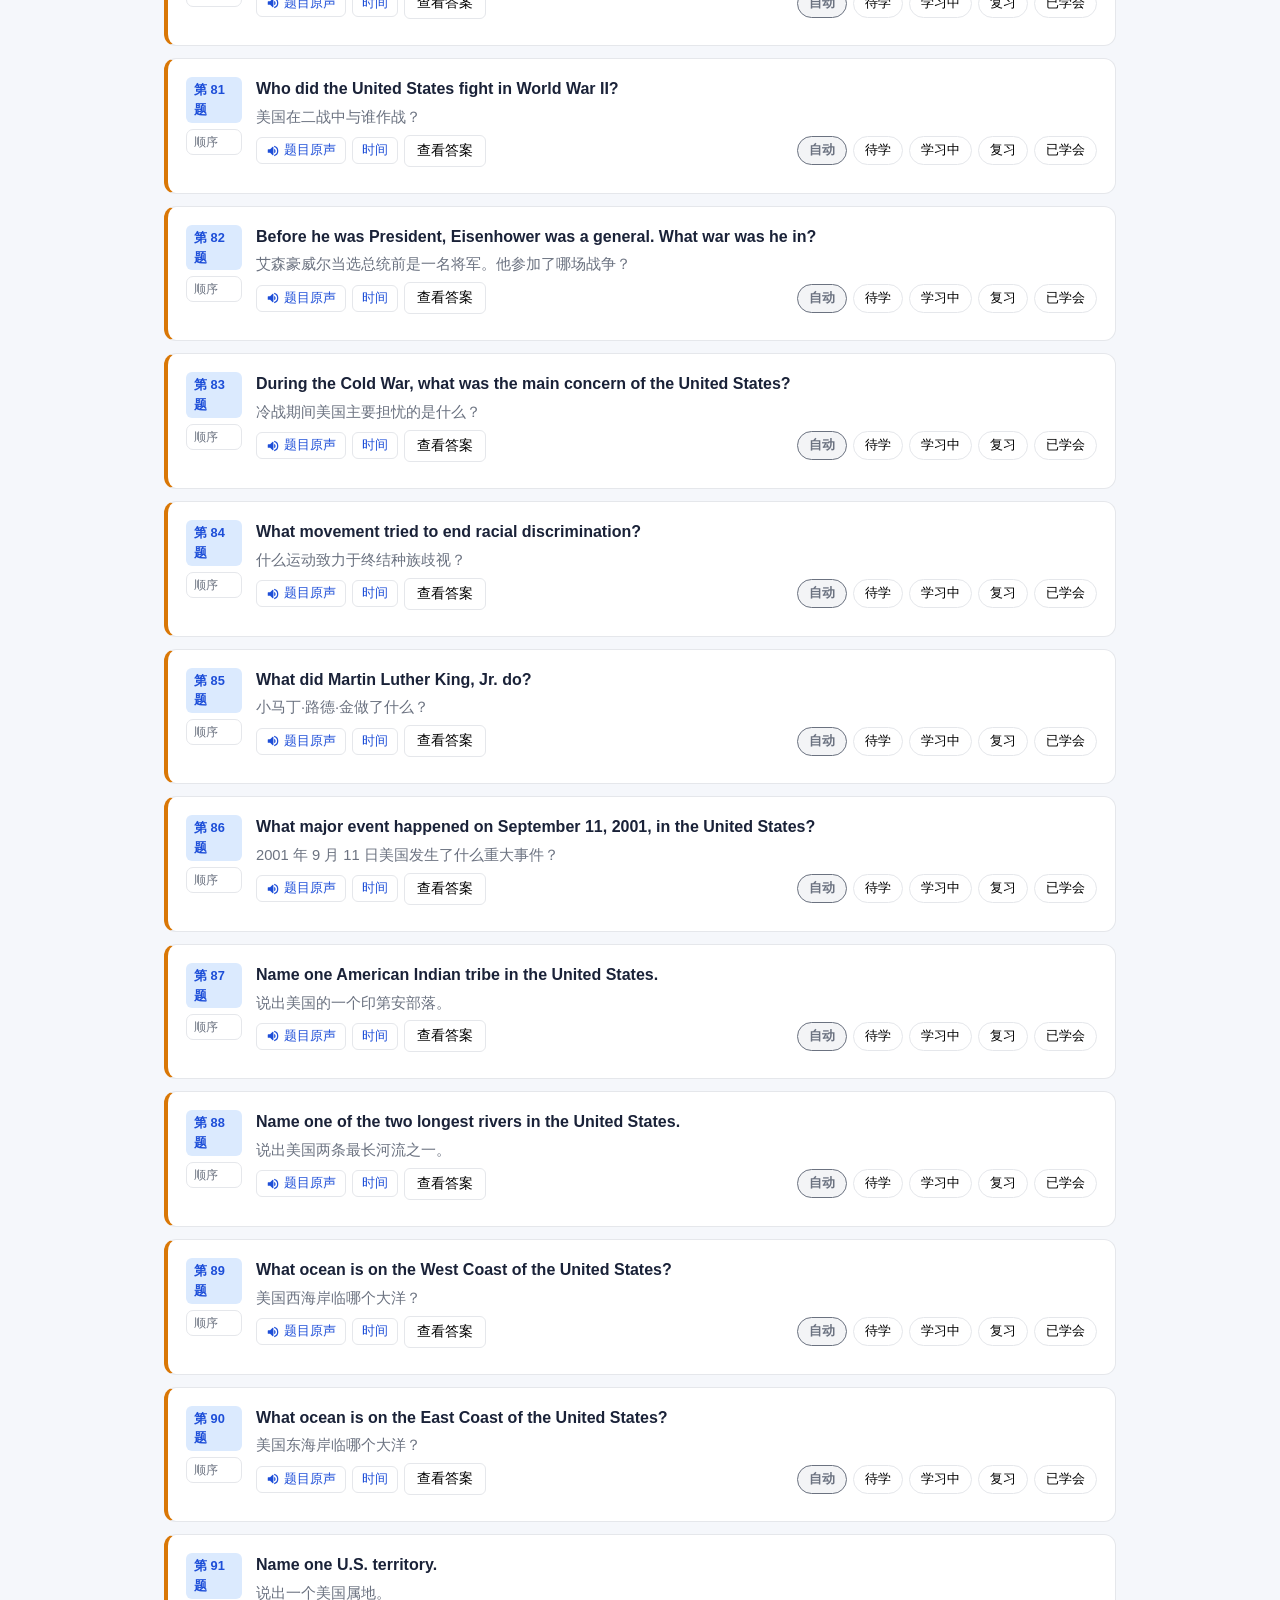
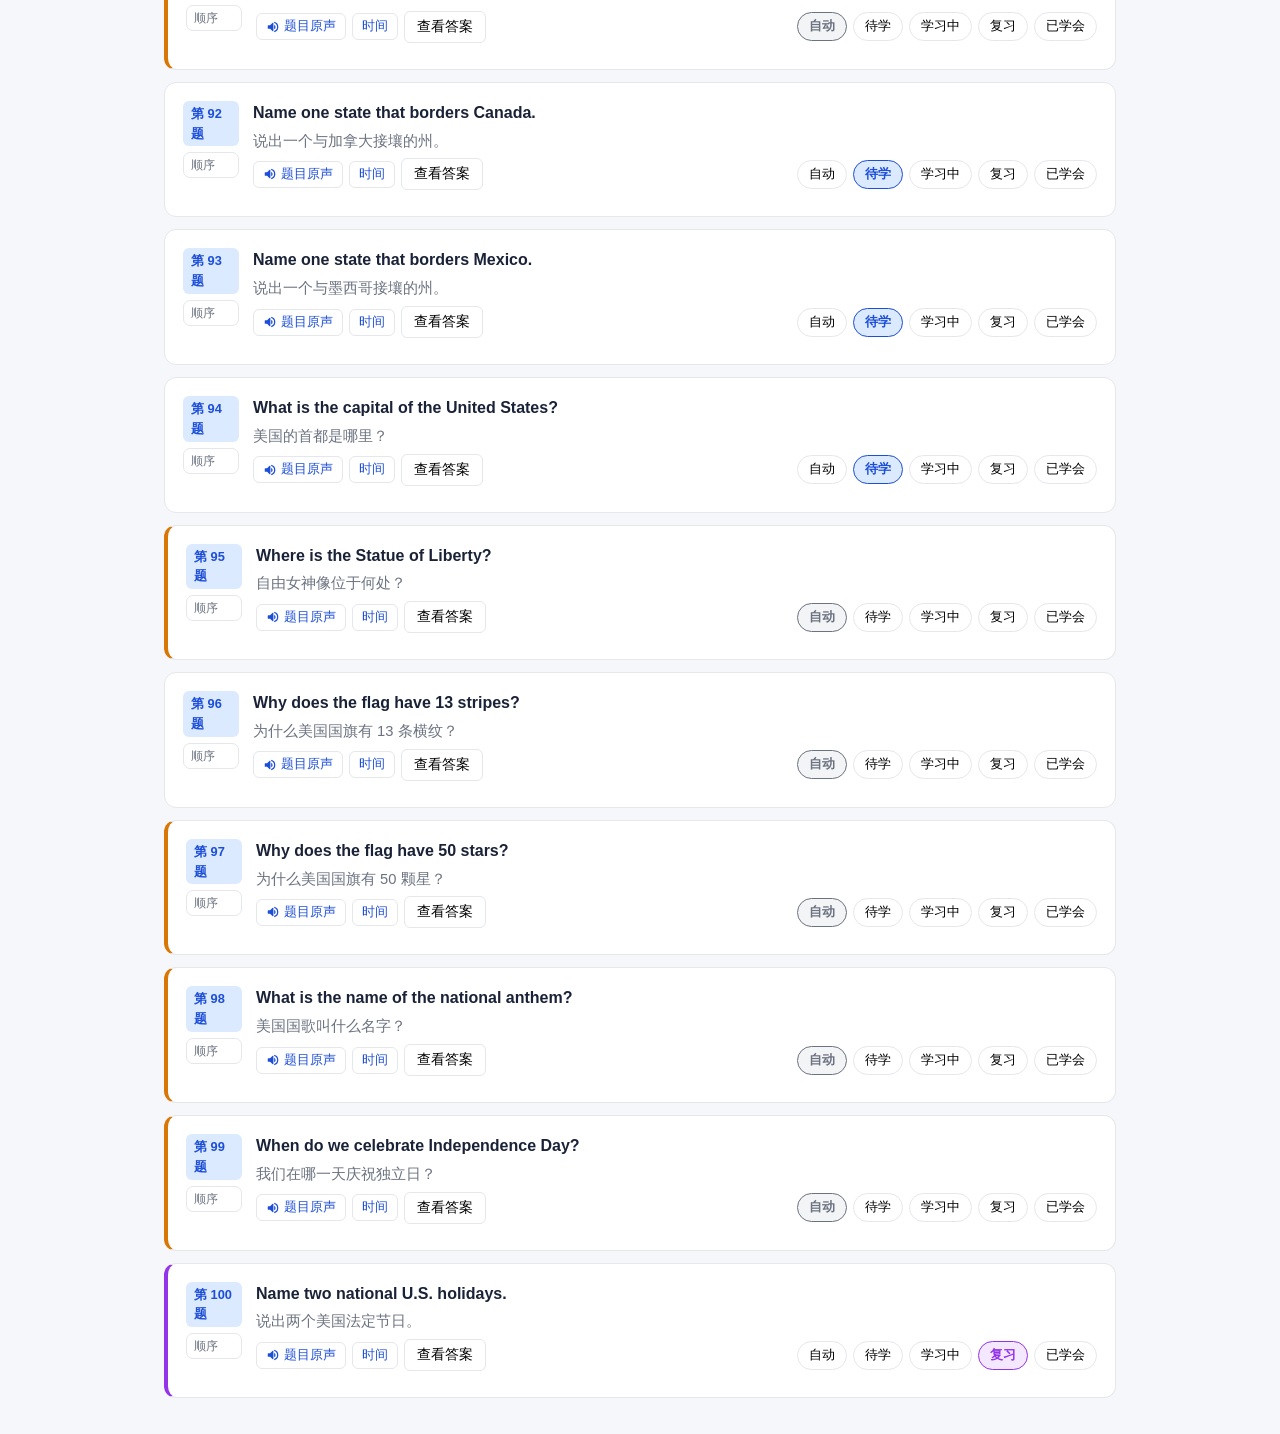
==== commit 30085987: "Localize personal site navigation" ====
--- a/citizenship-interview-prep.html
+++ b/citizenship-interview-prep.html
@@ -1,11 +1,12 @@
 <!DOCTYPE html>
-<html lang="en">
+<html lang="zh-CN">
 <head>
 <meta charset="UTF-8" />
 <meta name="viewport" content="width=device-width, initial-scale=1.0" />
-<title>U.S. Citizenship Interview Prep | 美国公民入籍面试备考</title>
+<title>美国公民入籍面试备考</title>
 <link rel="stylesheet" href="assets/site-nav.css?v=20260702-nav-red-clock" />
-<script src="assets/site-nav.js?v=20260702-nav-red-clock" defer></script>
+<script src="assets/site-nav.js?v=20260704-nav-zh" defer></script>
+<script src="assets/site-zh.js?v=20260704-site-zh-pass2" defer></script>
 <script src="assets/openai-tts.js?v=20260523"></script>
 <style>
   :root {
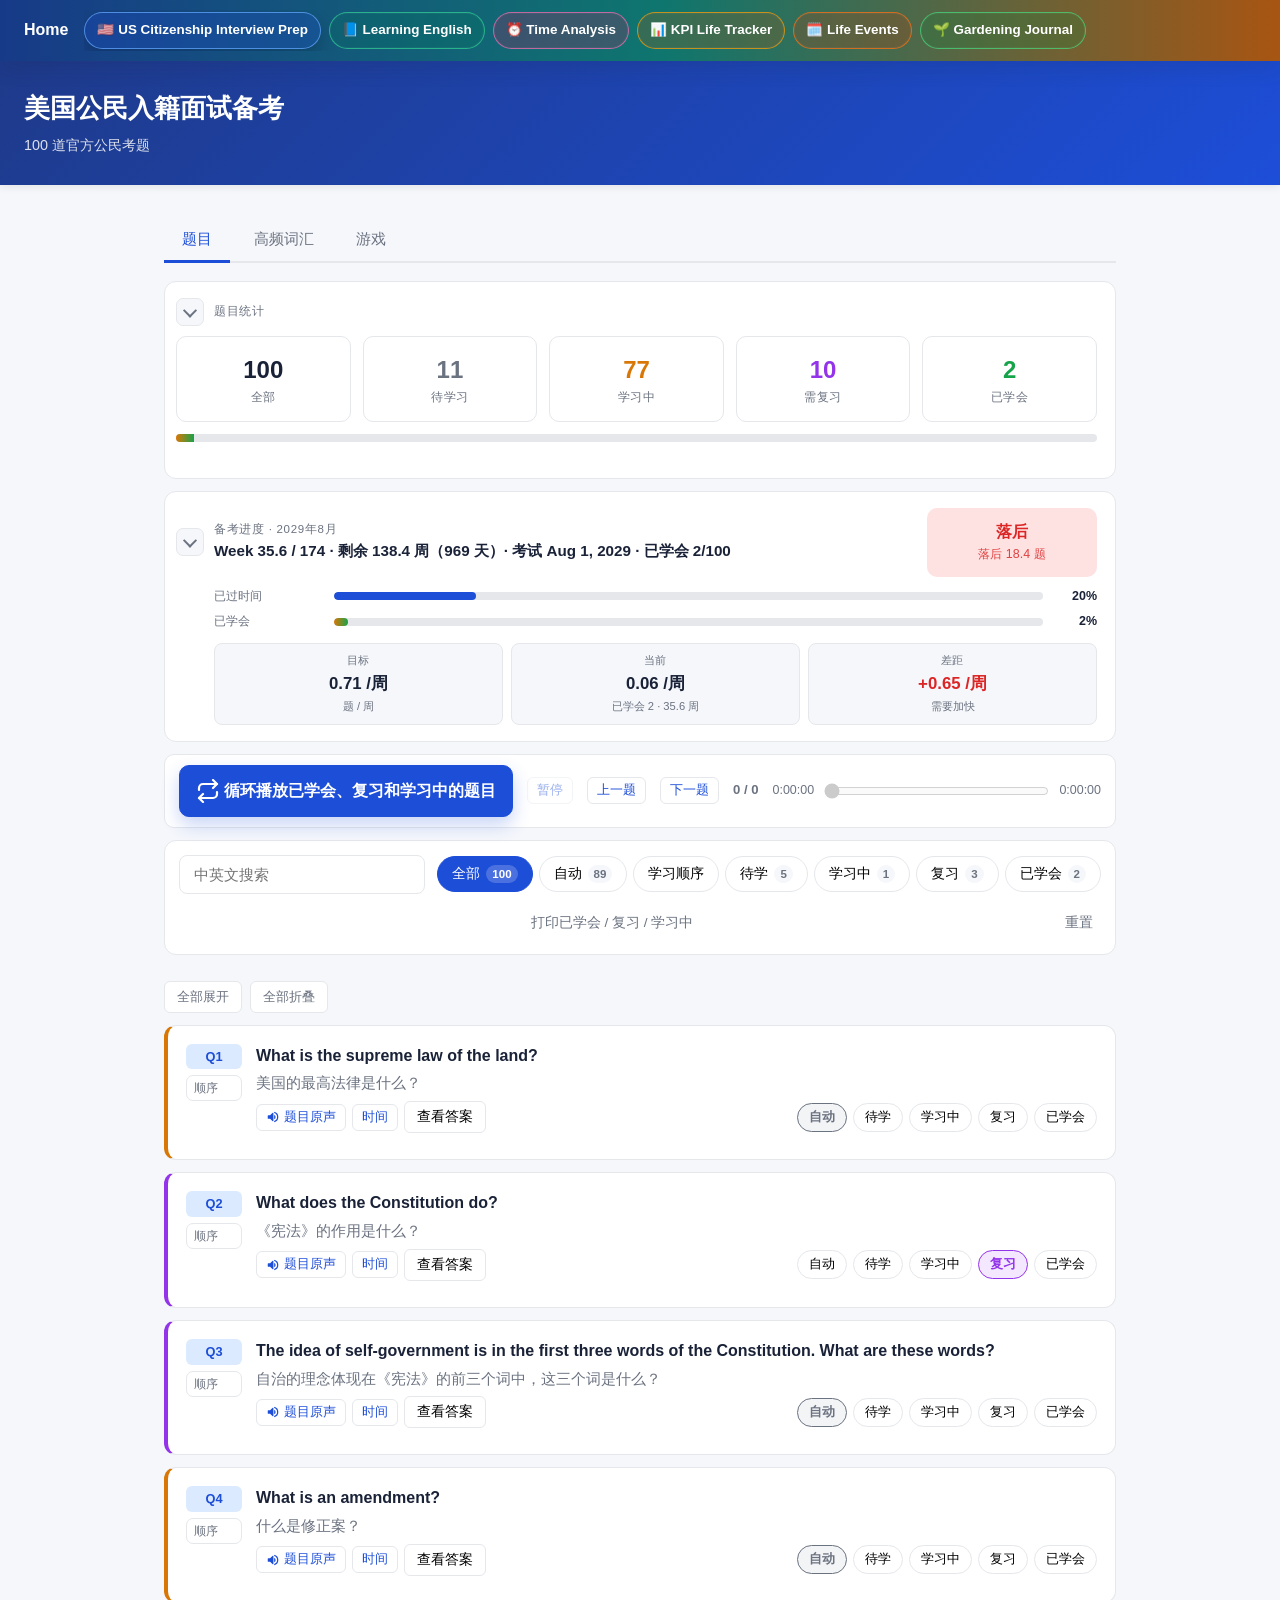
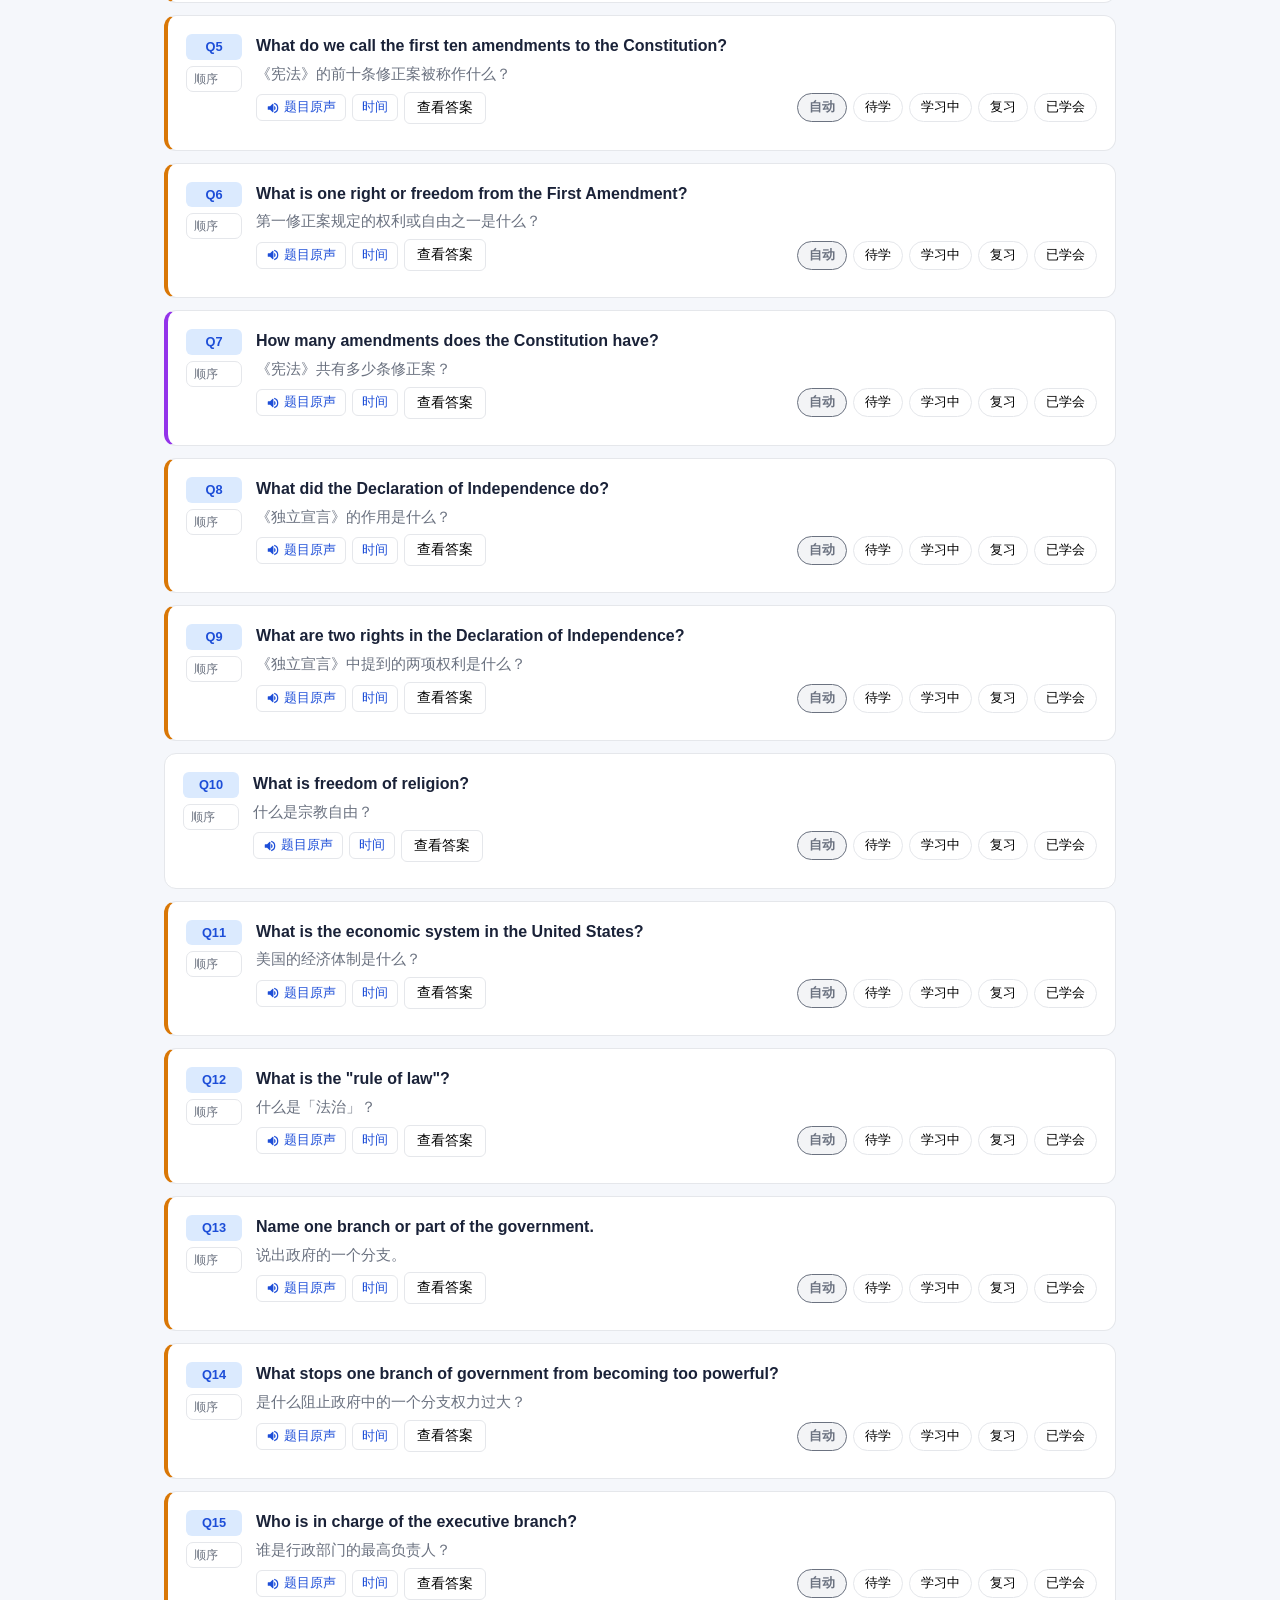
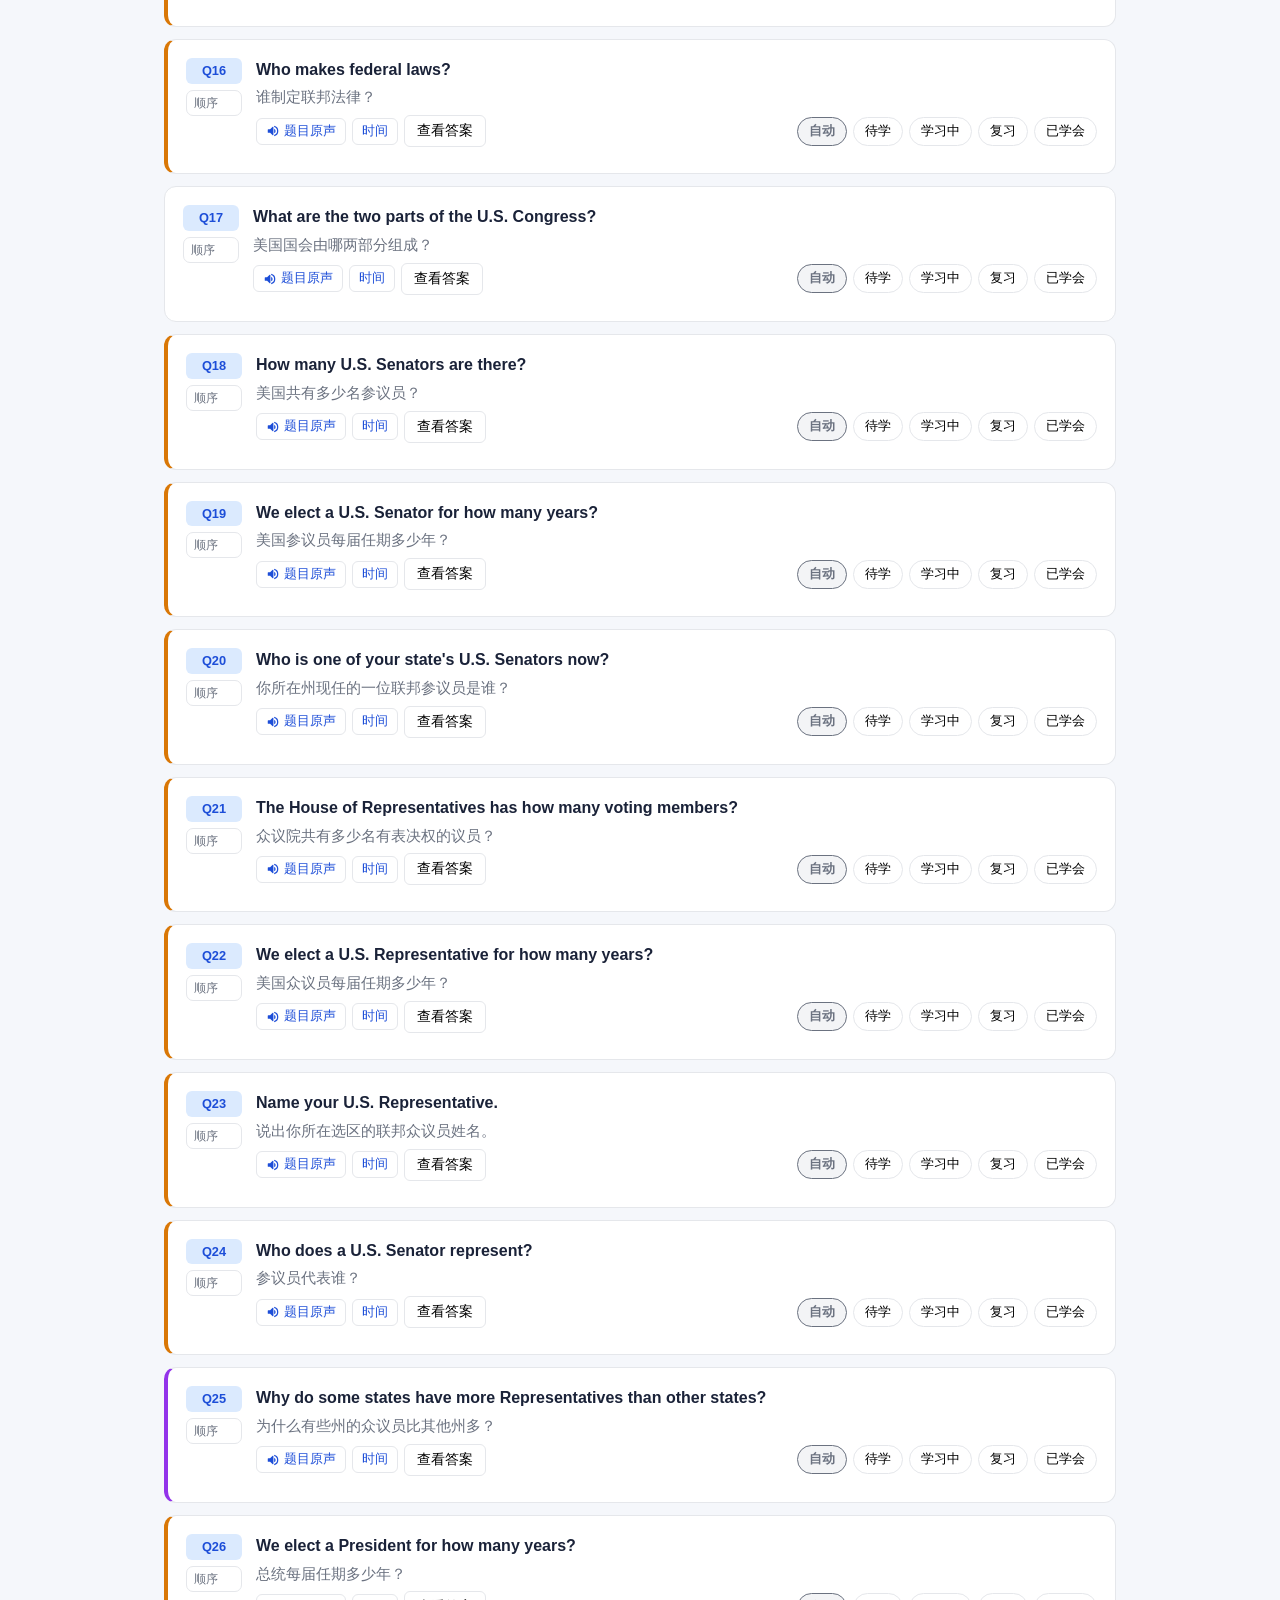
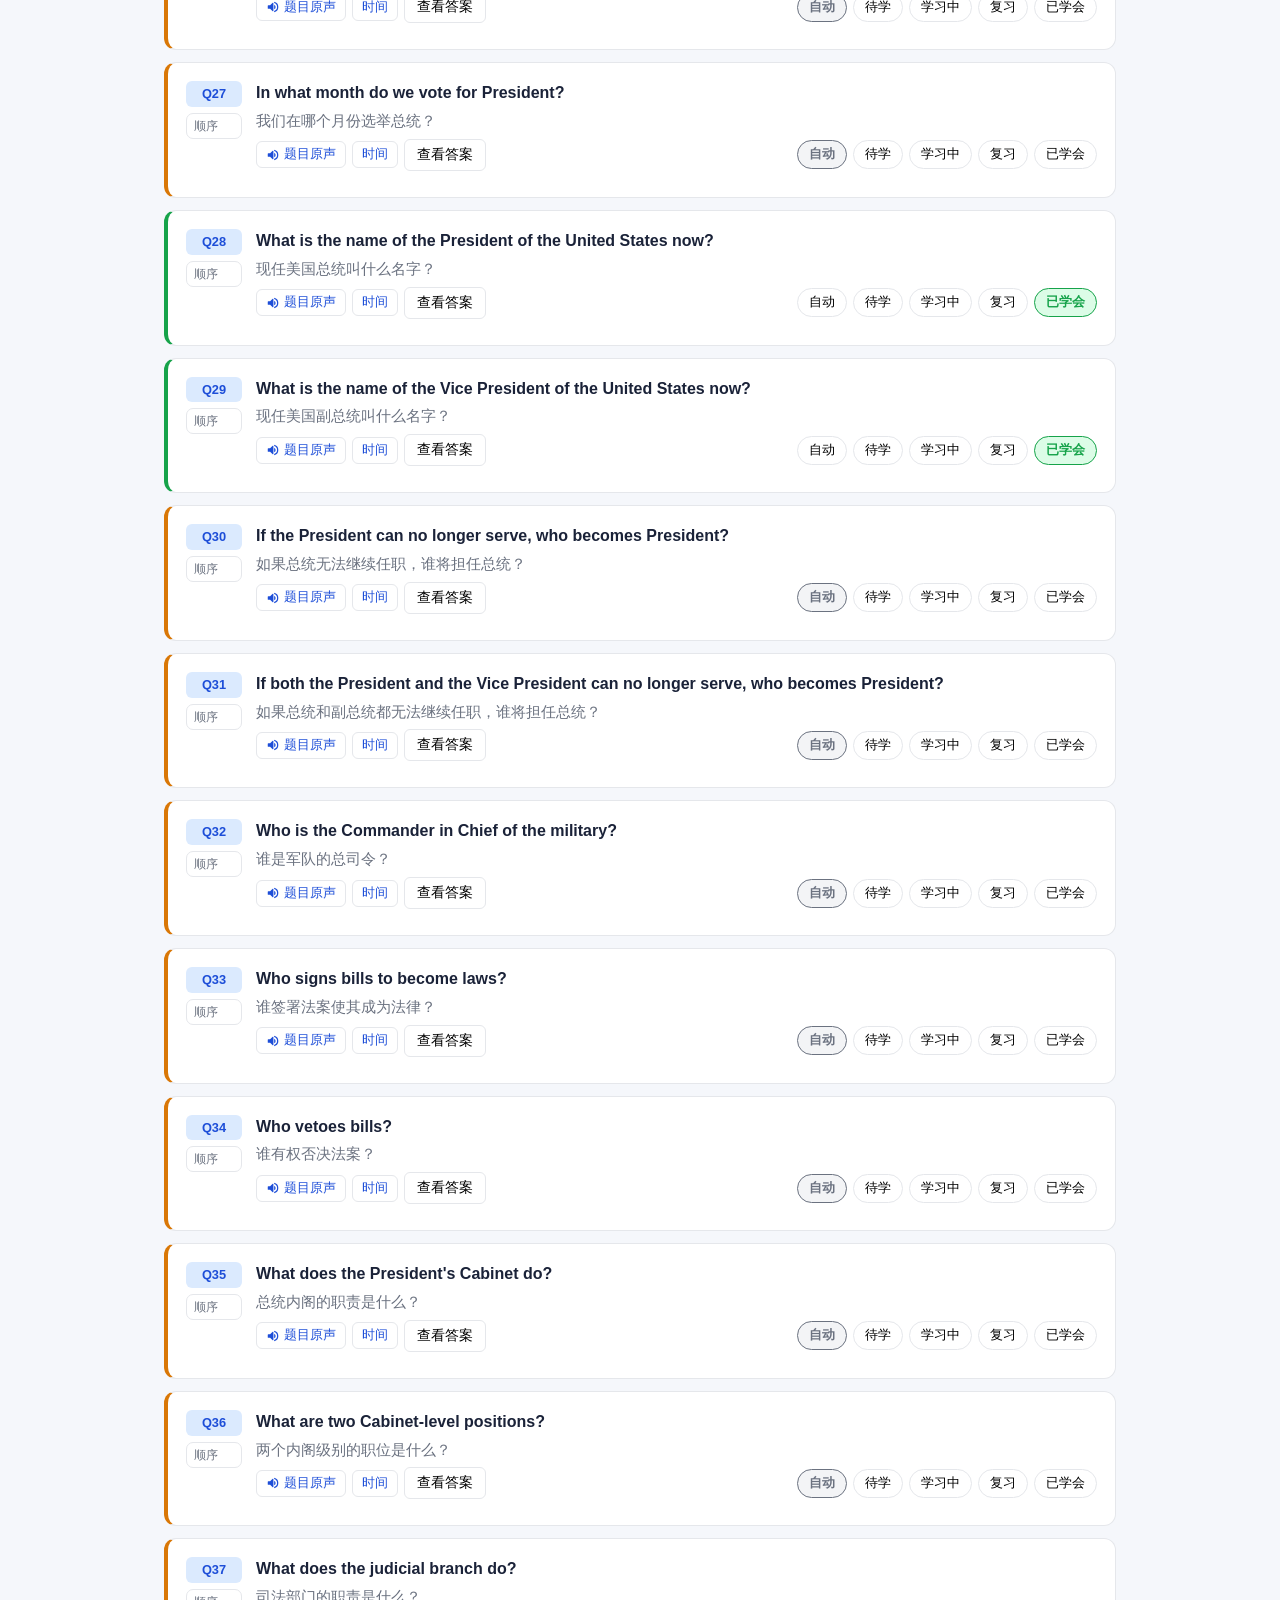
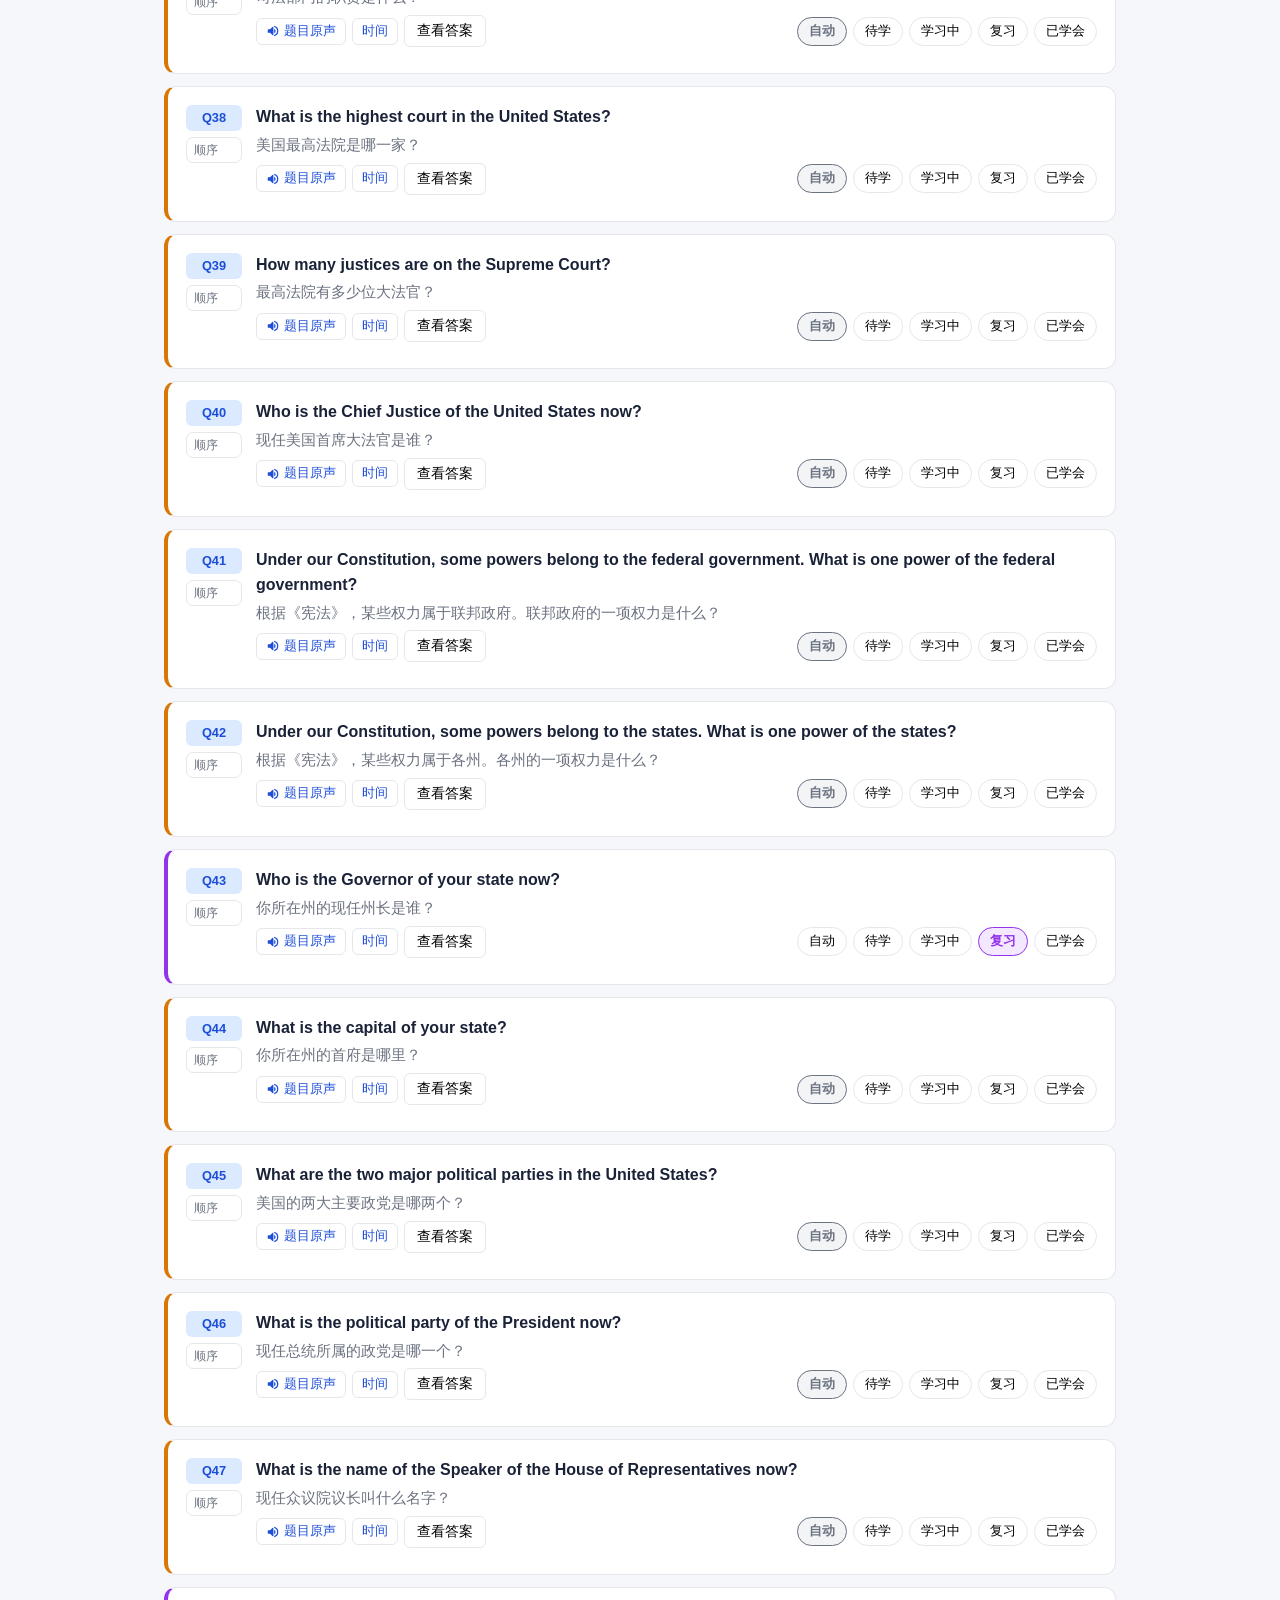
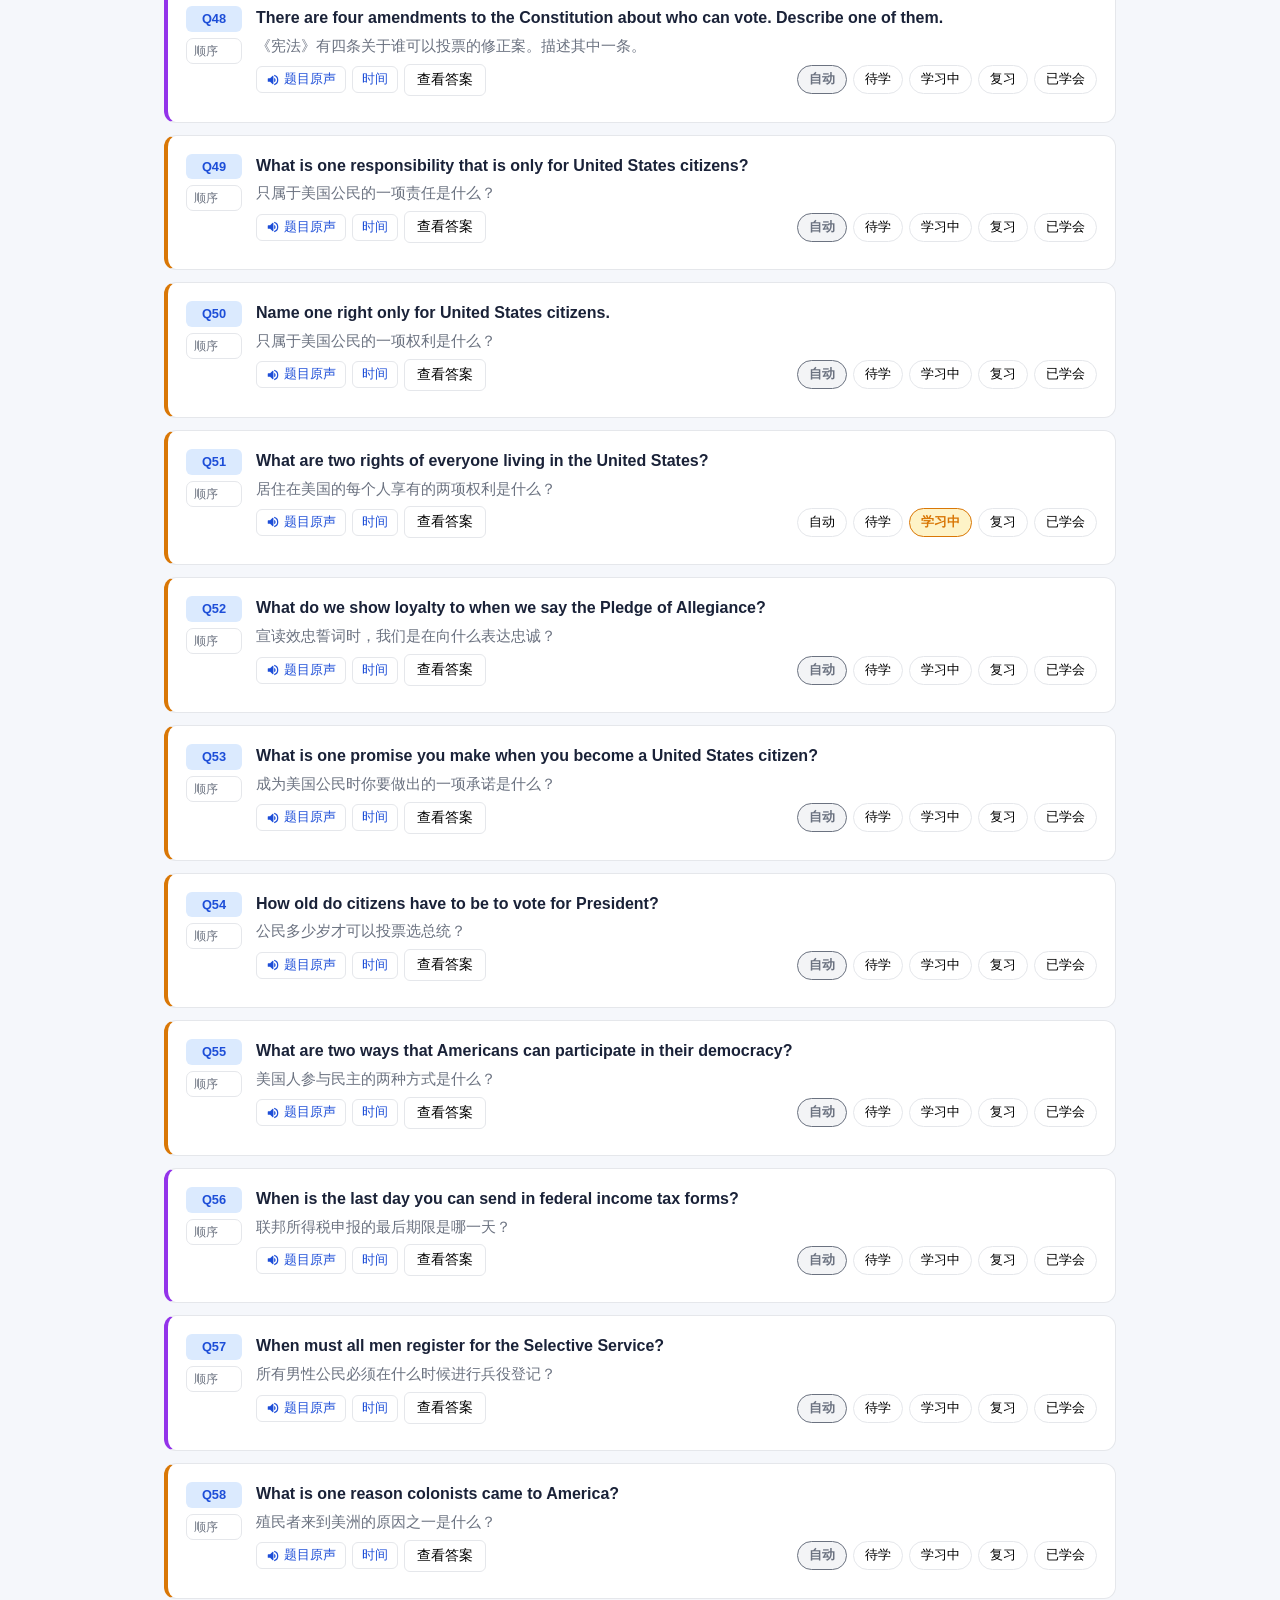
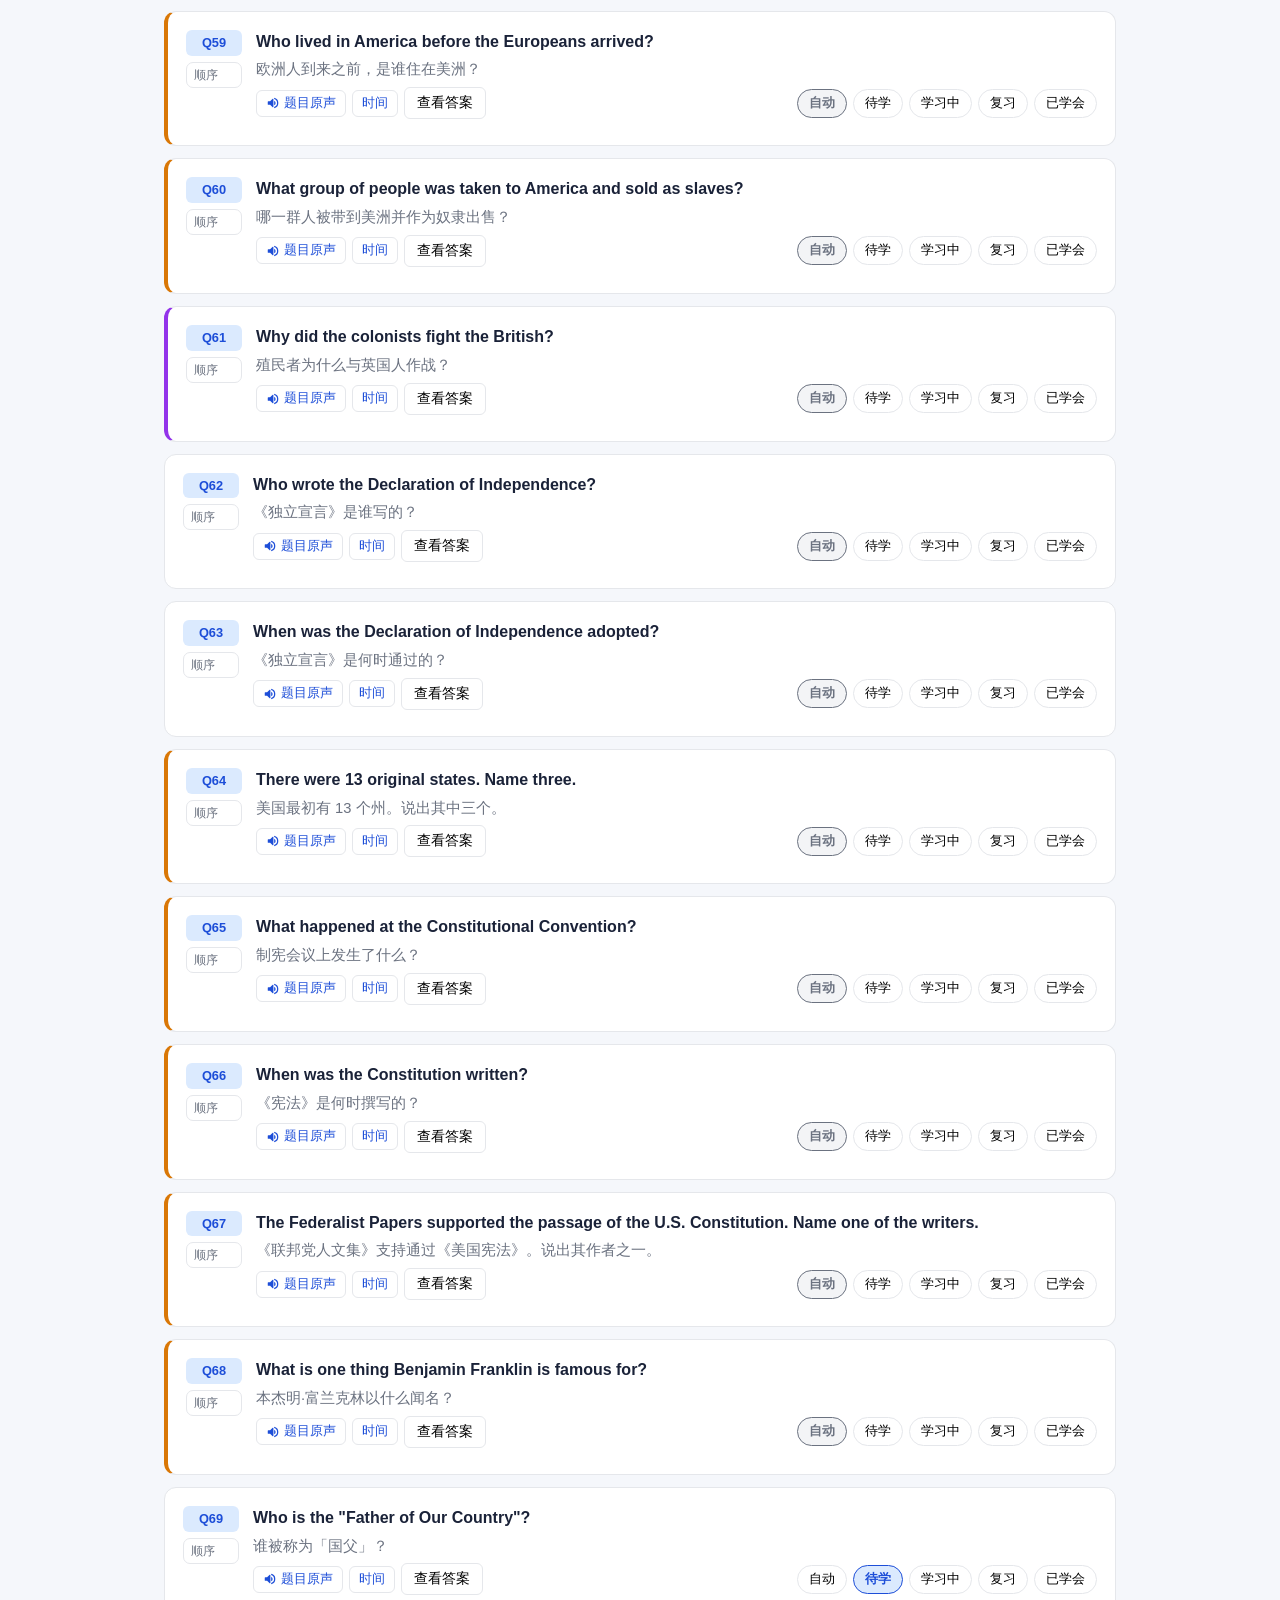
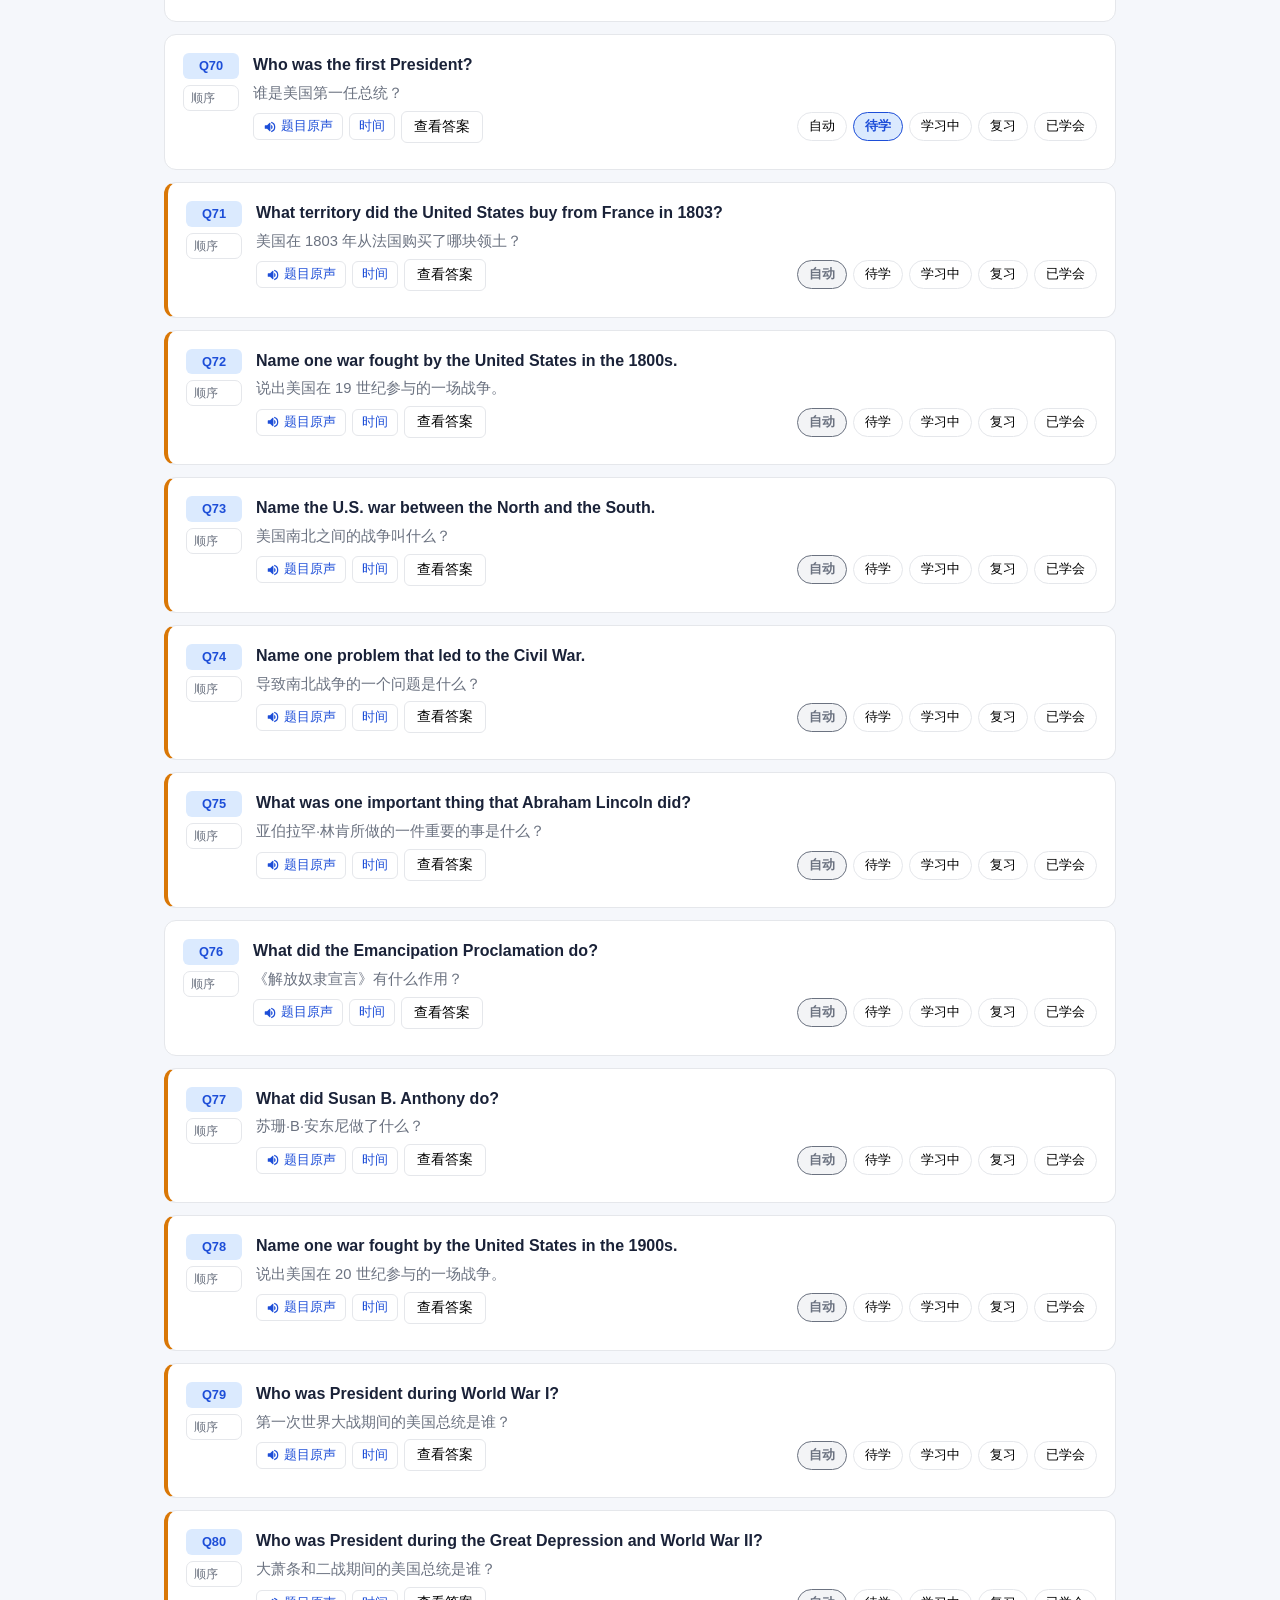
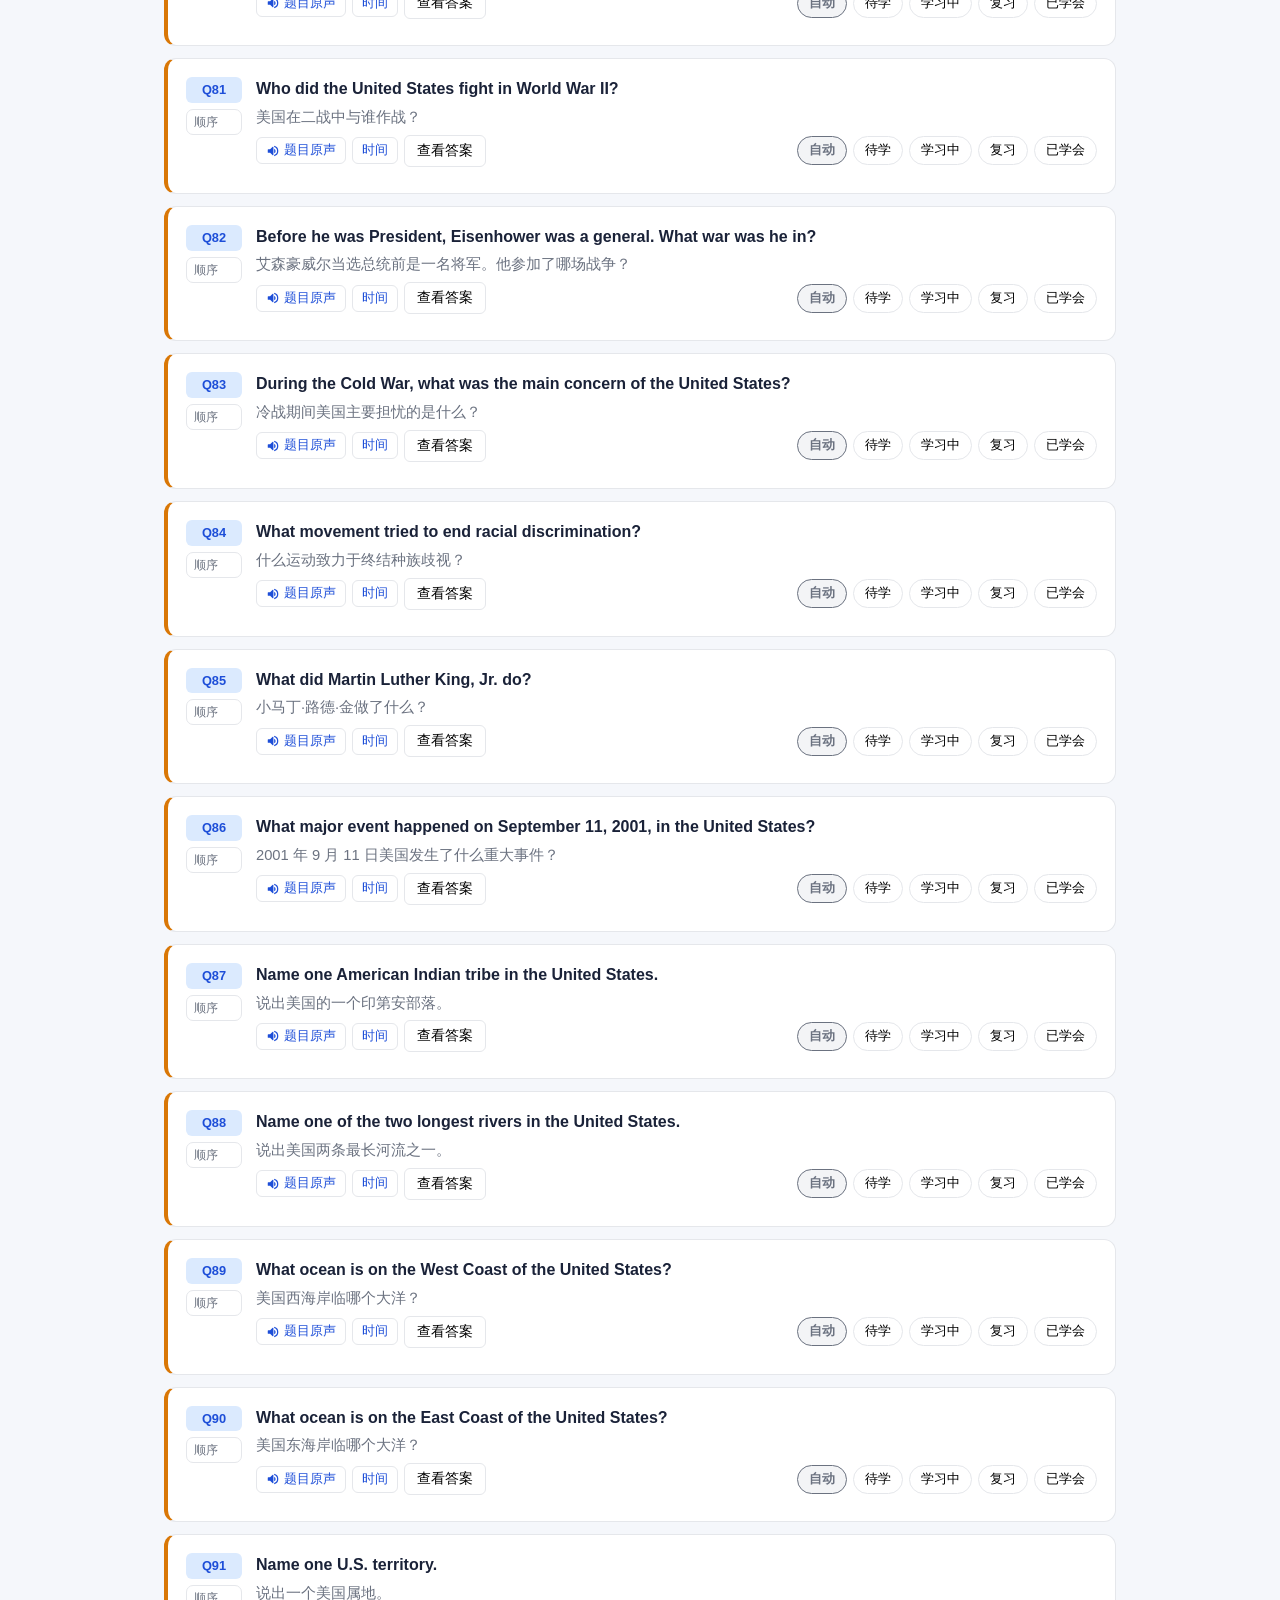
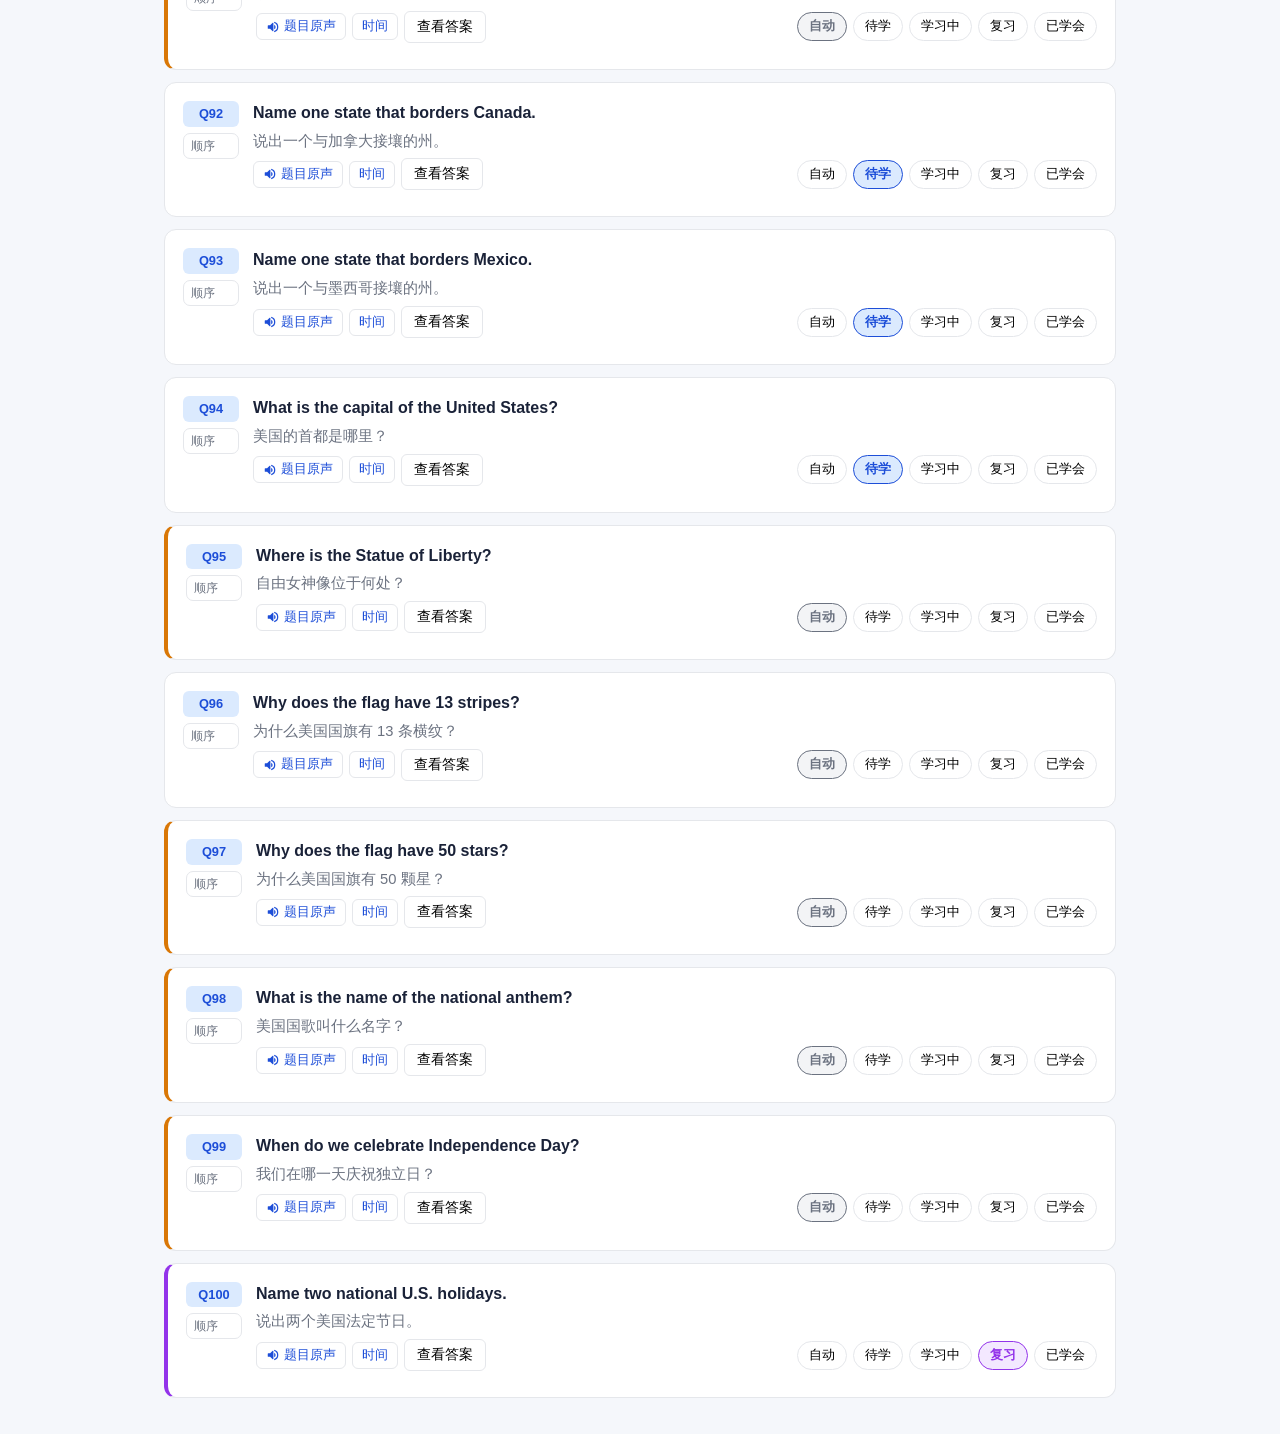
==== commit a314ed9c: "Revert "Localize personal site navigation" This reverts commit 3008598757a58a794e07c681894647fd7af2c" ====
--- a/citizenship-interview-prep.html
+++ b/citizenship-interview-prep.html
@@ -1,12 +1,11 @@
 <!DOCTYPE html>
-<html lang="zh-CN">
+<html lang="en">
 <head>
 <meta charset="UTF-8" />
 <meta name="viewport" content="width=device-width, initial-scale=1.0" />
-<title>美国公民入籍面试备考</title>
+<title>U.S. Citizenship Interview Prep | 美国公民入籍面试备考</title>
 <link rel="stylesheet" href="assets/site-nav.css?v=20260702-nav-red-clock" />
-<script src="assets/site-nav.js?v=20260704-nav-zh" defer></script>
-<script src="assets/site-zh.js?v=20260704-site-zh-pass2" defer></script>
+<script src="assets/site-nav.js?v=20260702-nav-red-clock" defer></script>
 <script src="assets/openai-tts.js?v=20260523"></script>
 <style>
   :root {
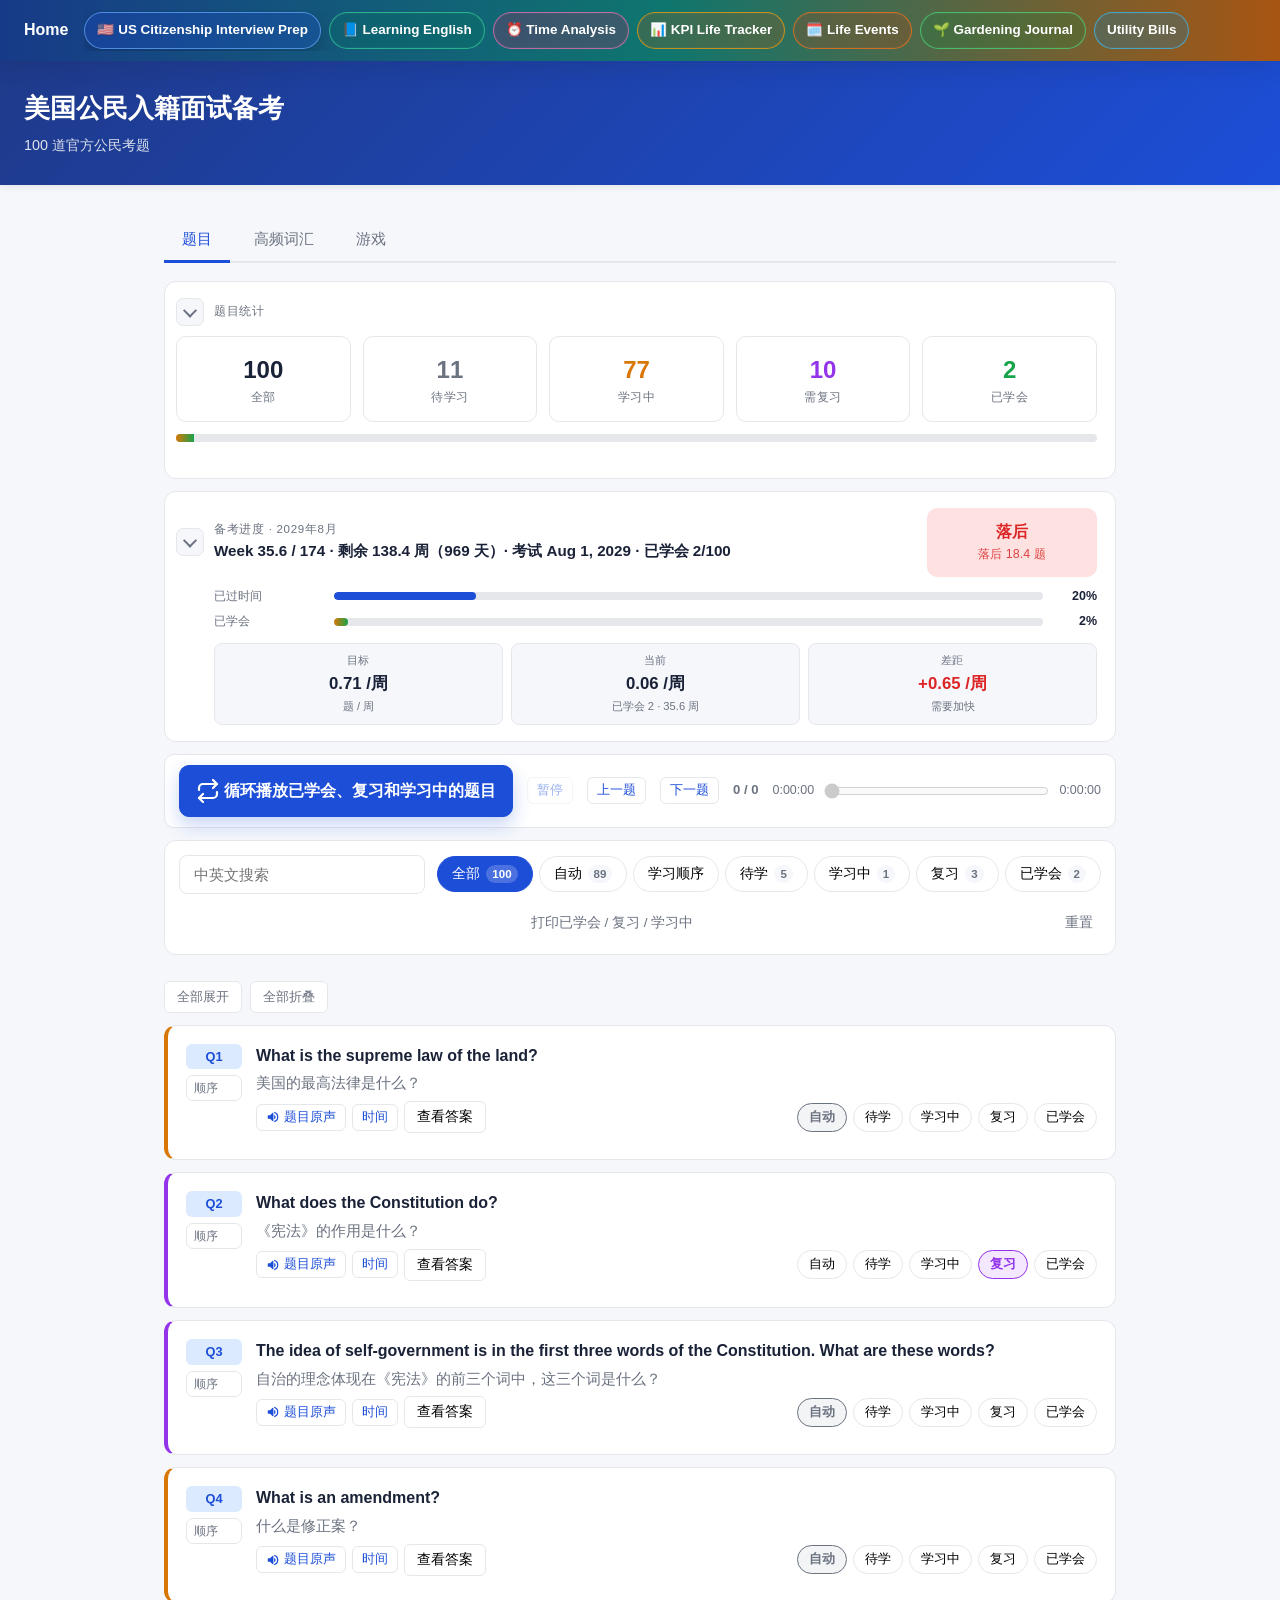
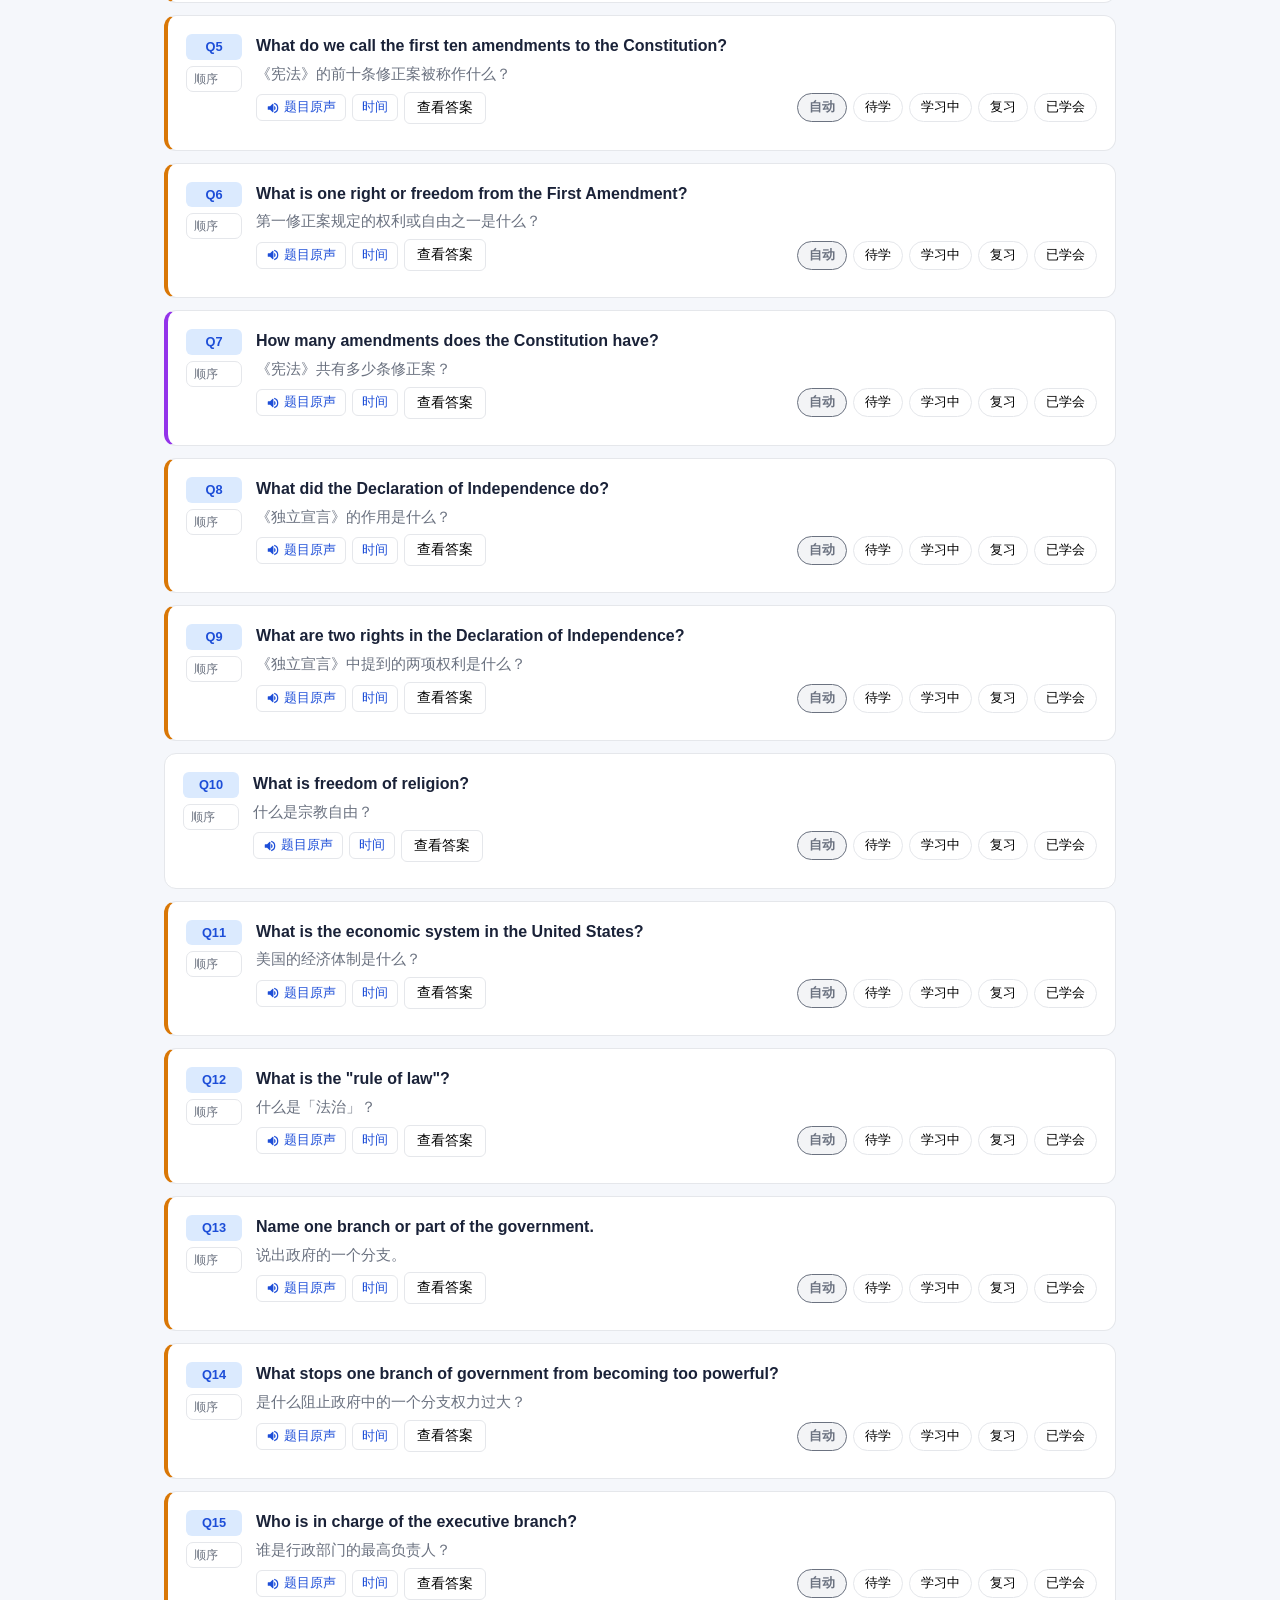
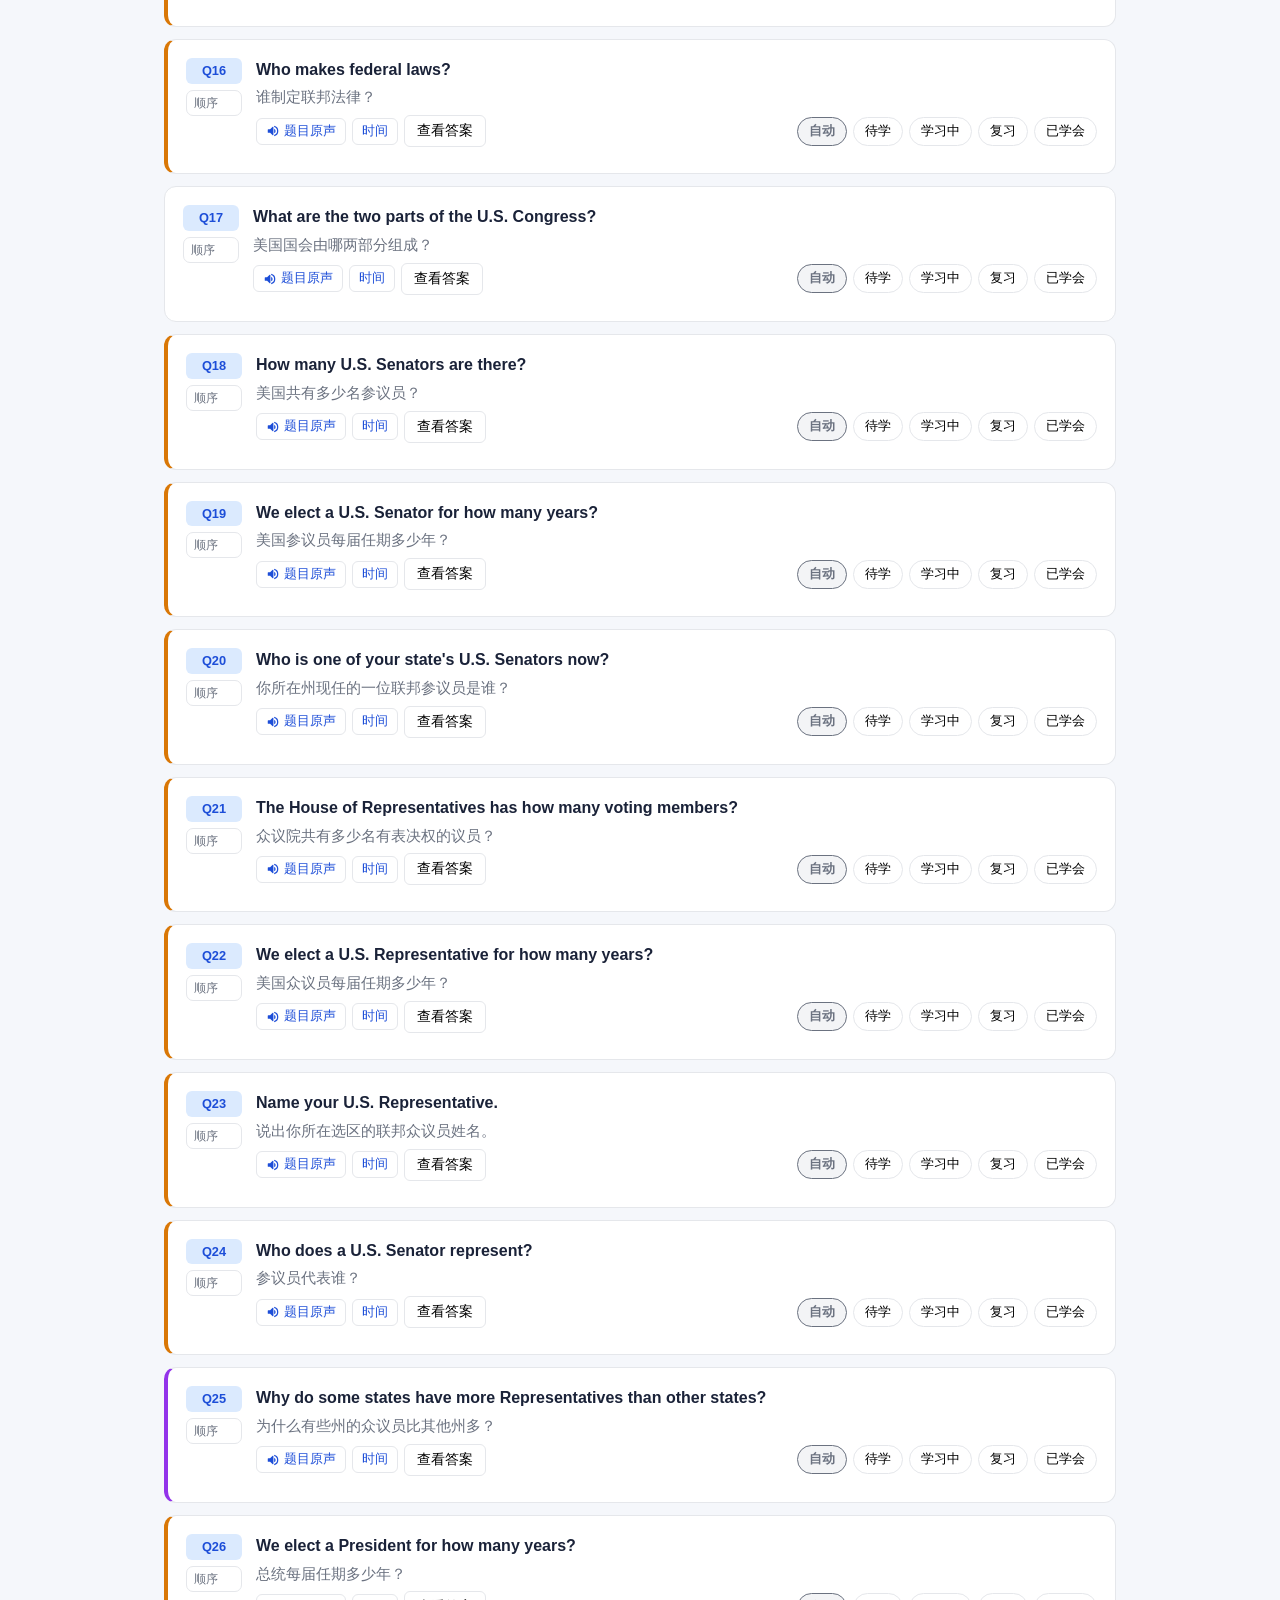
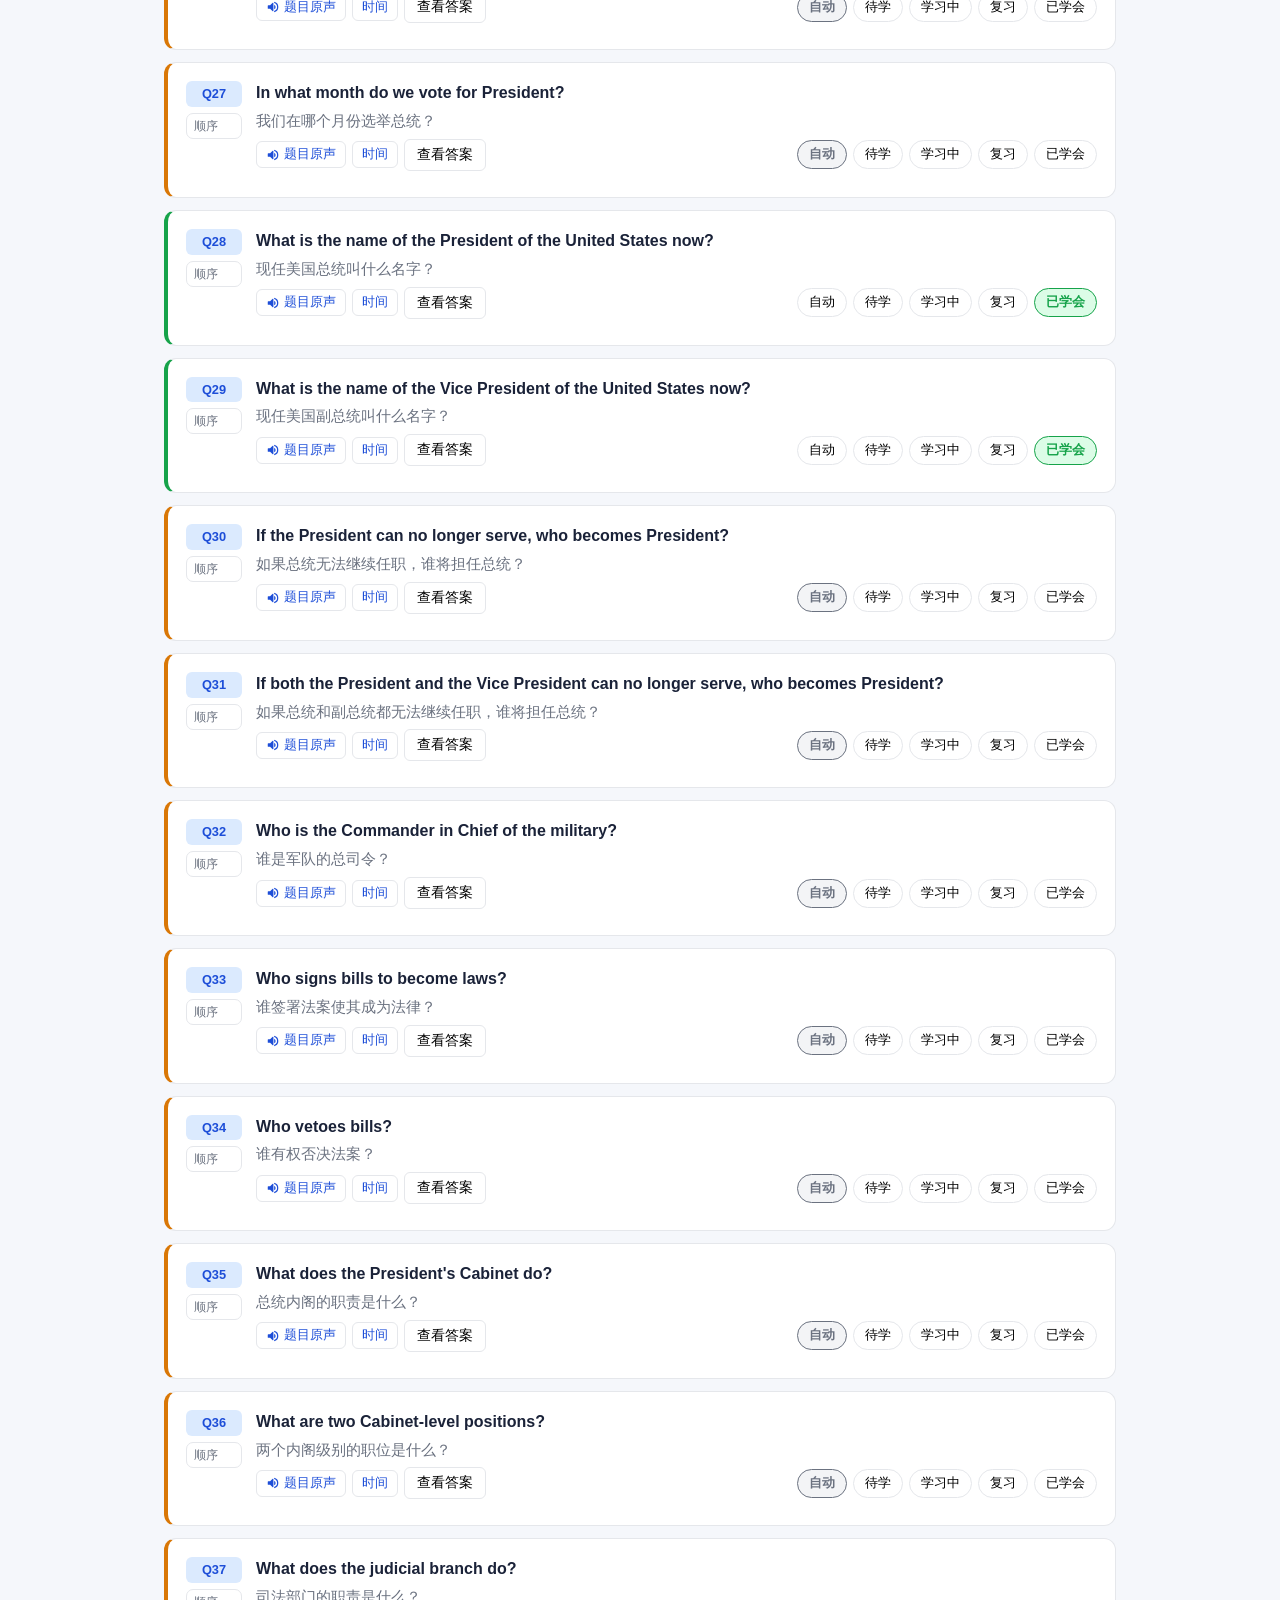
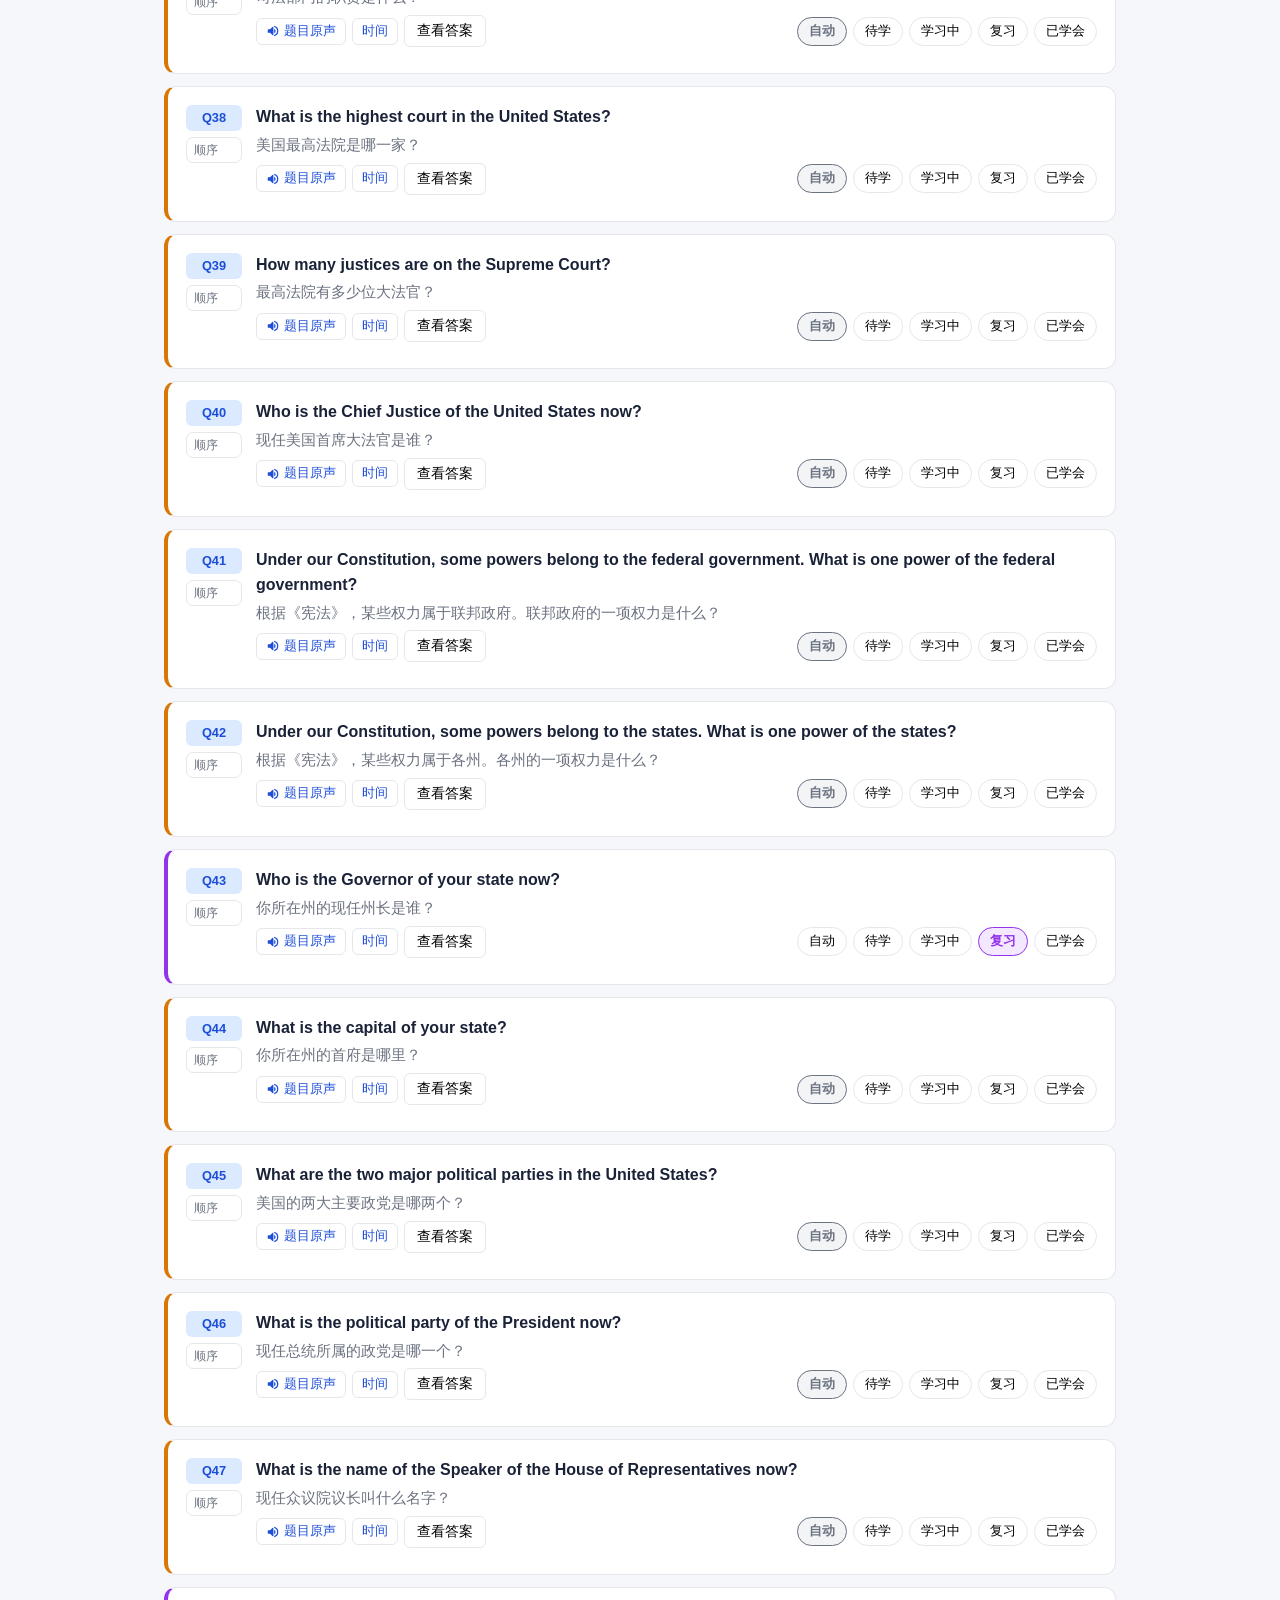
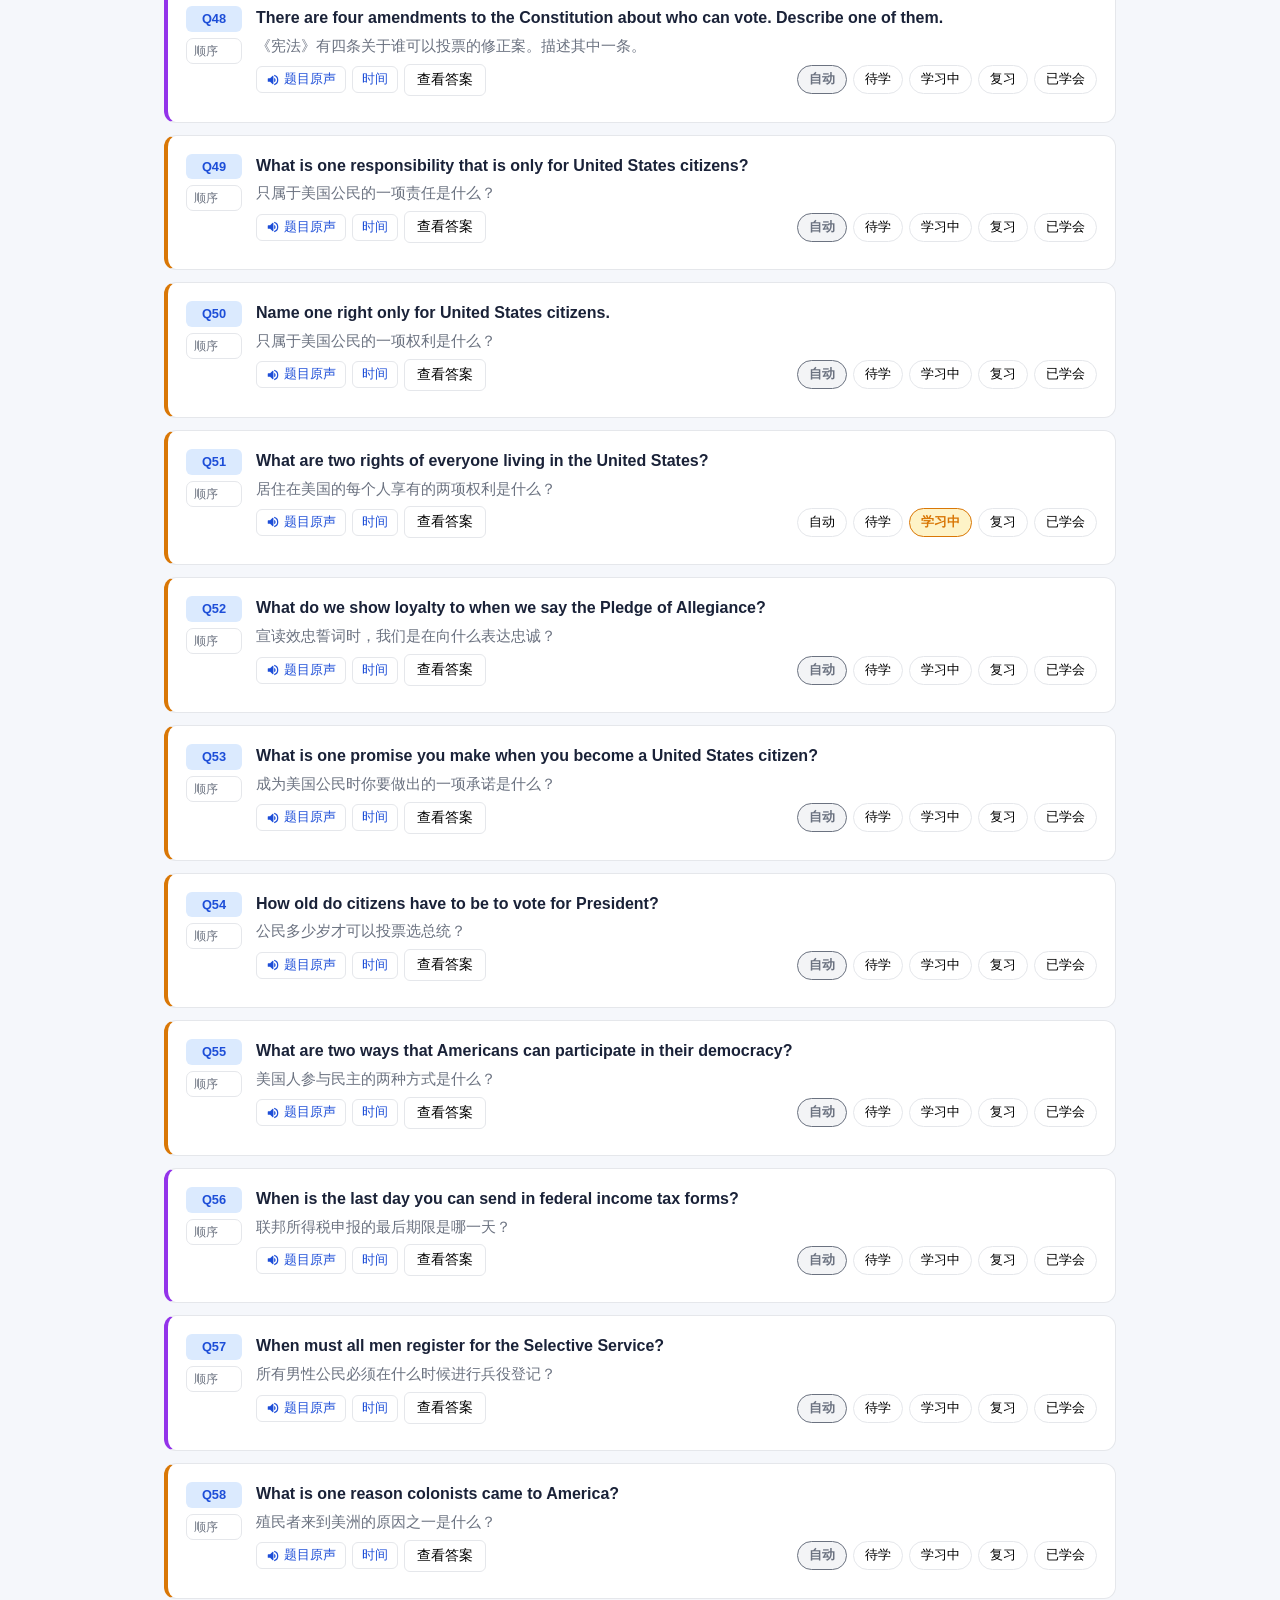
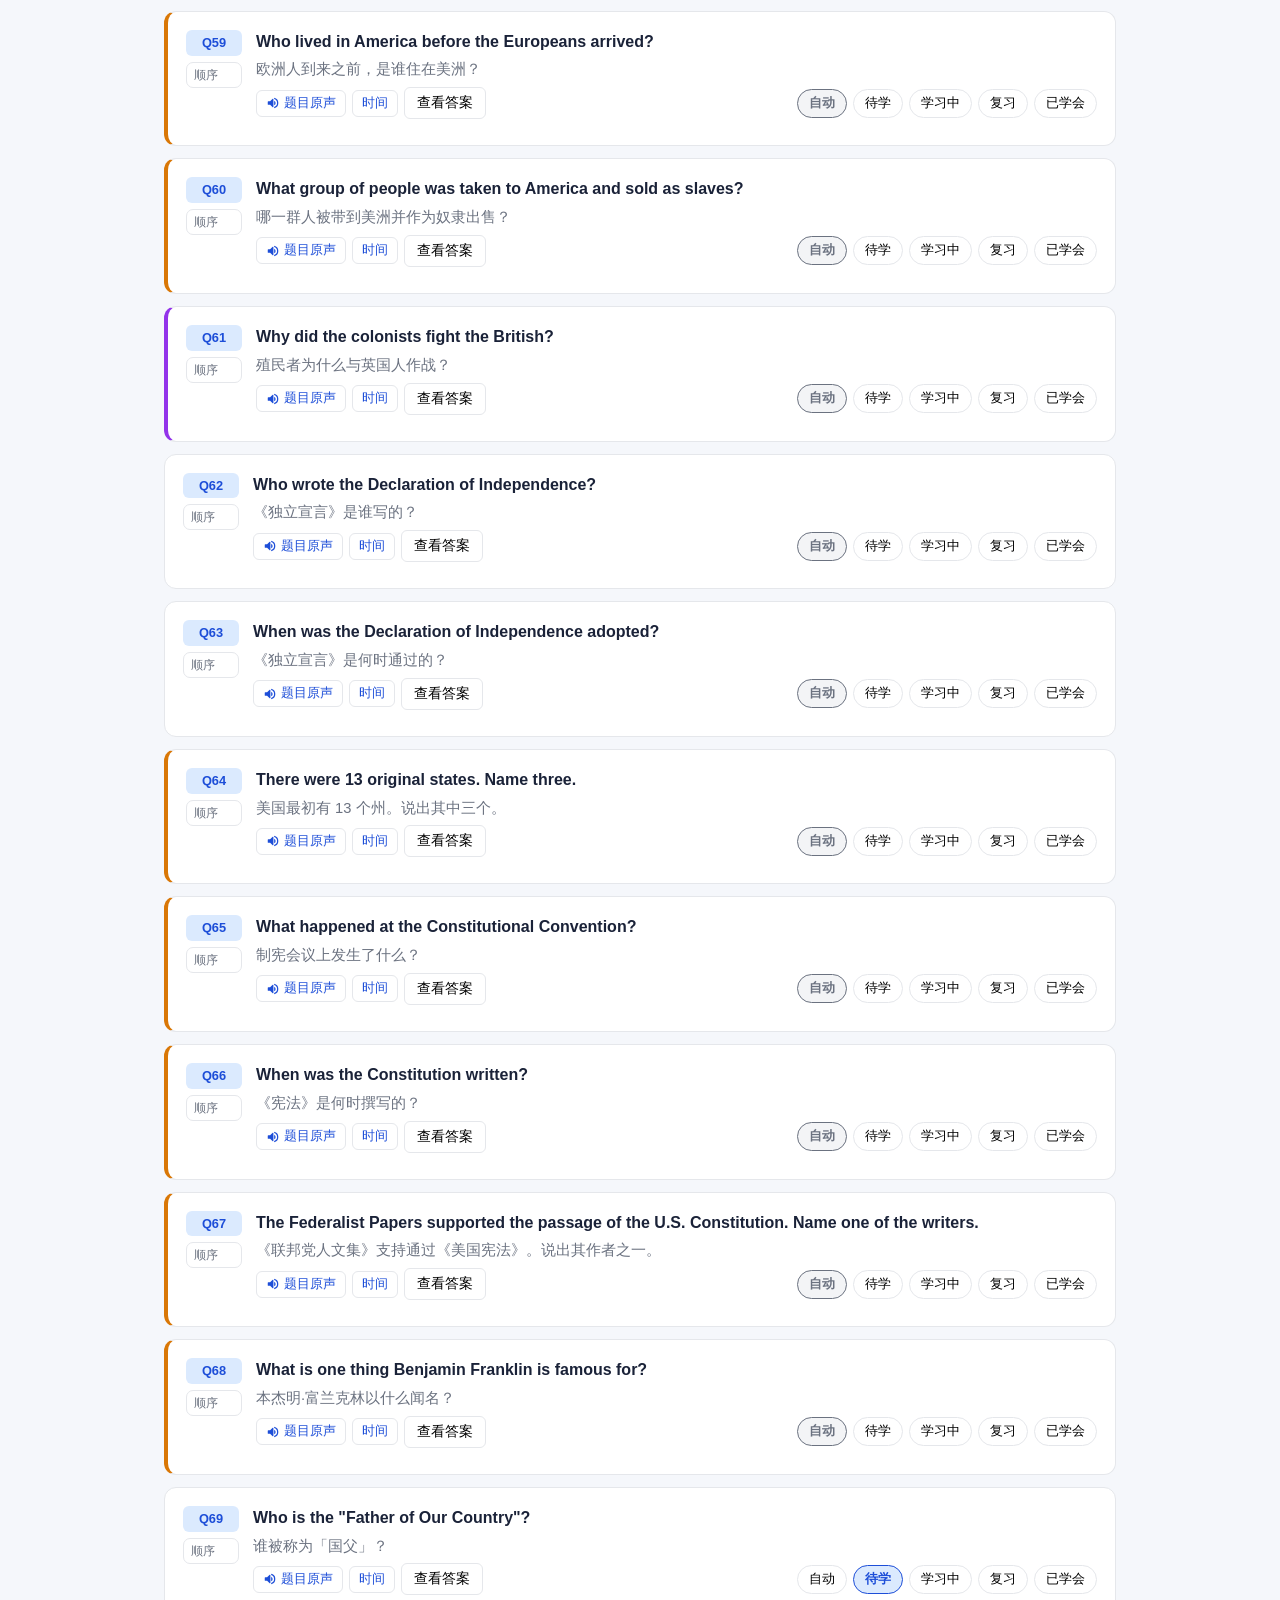
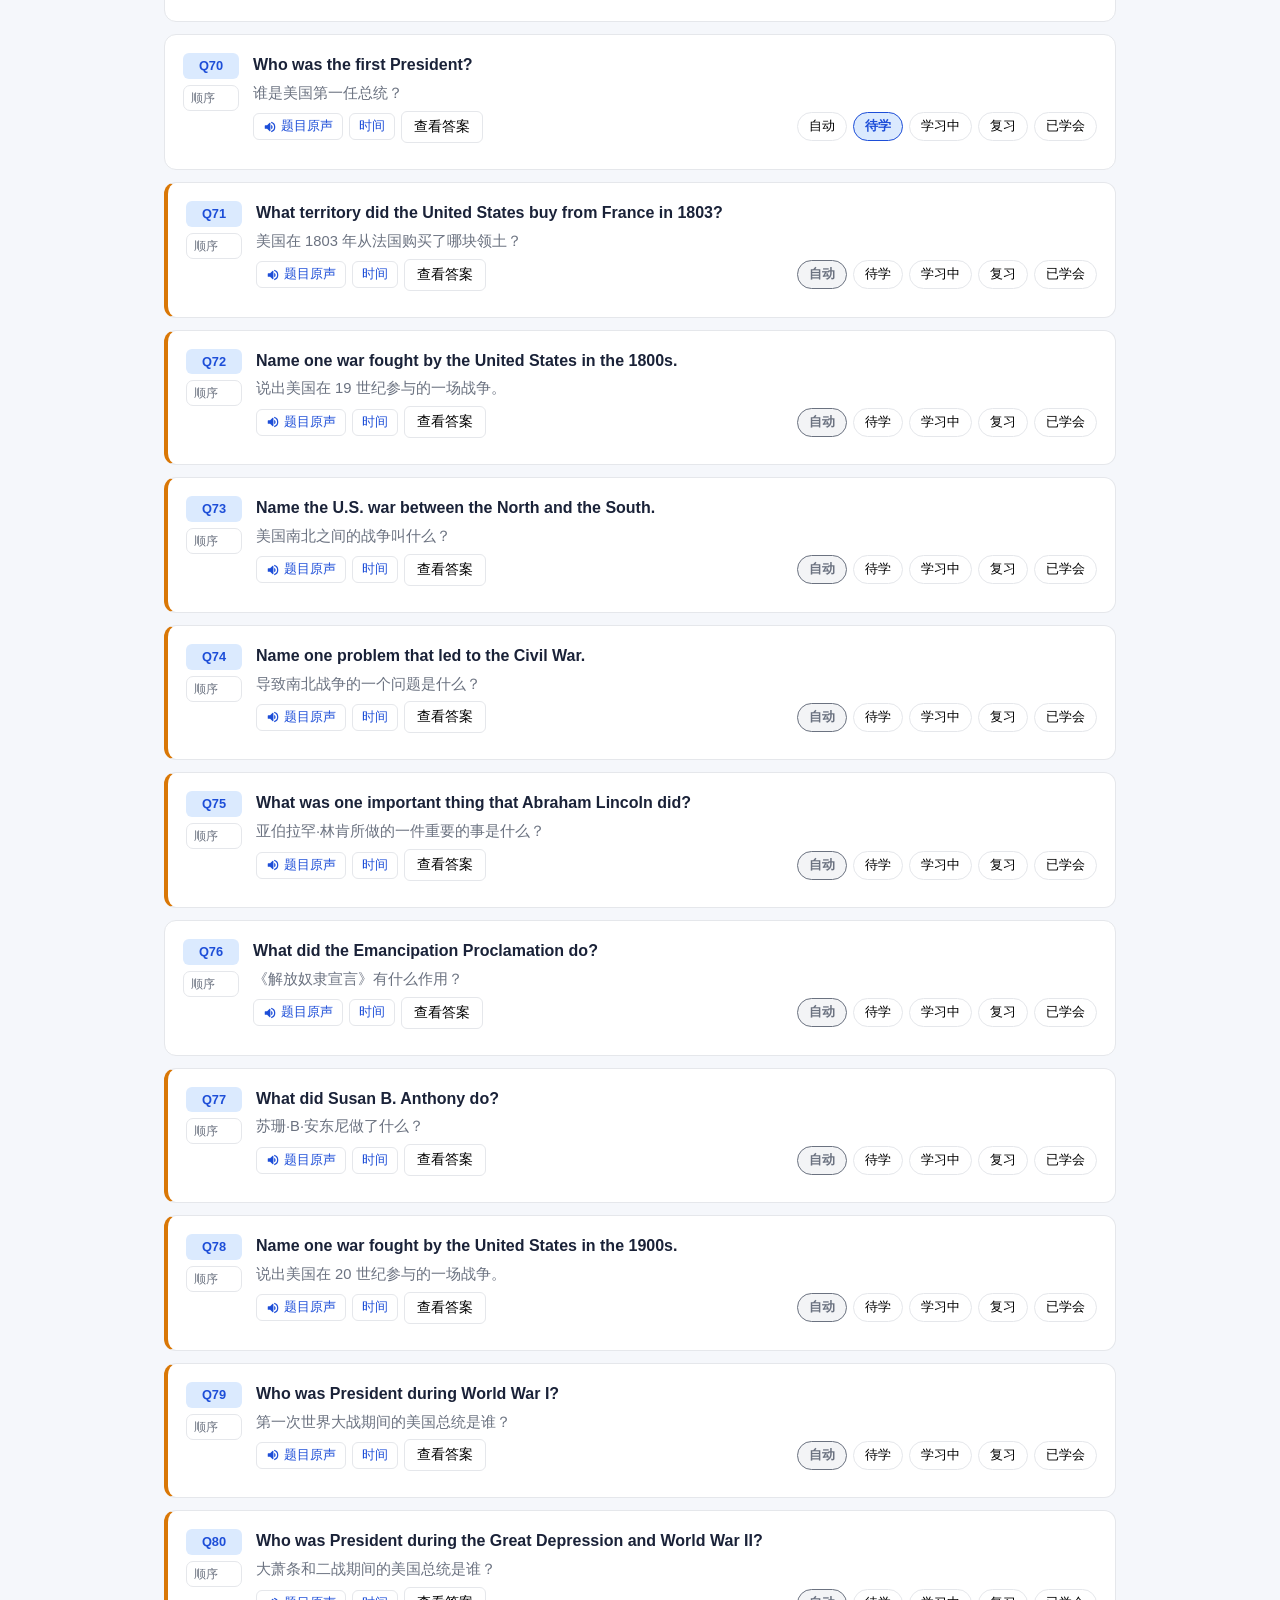
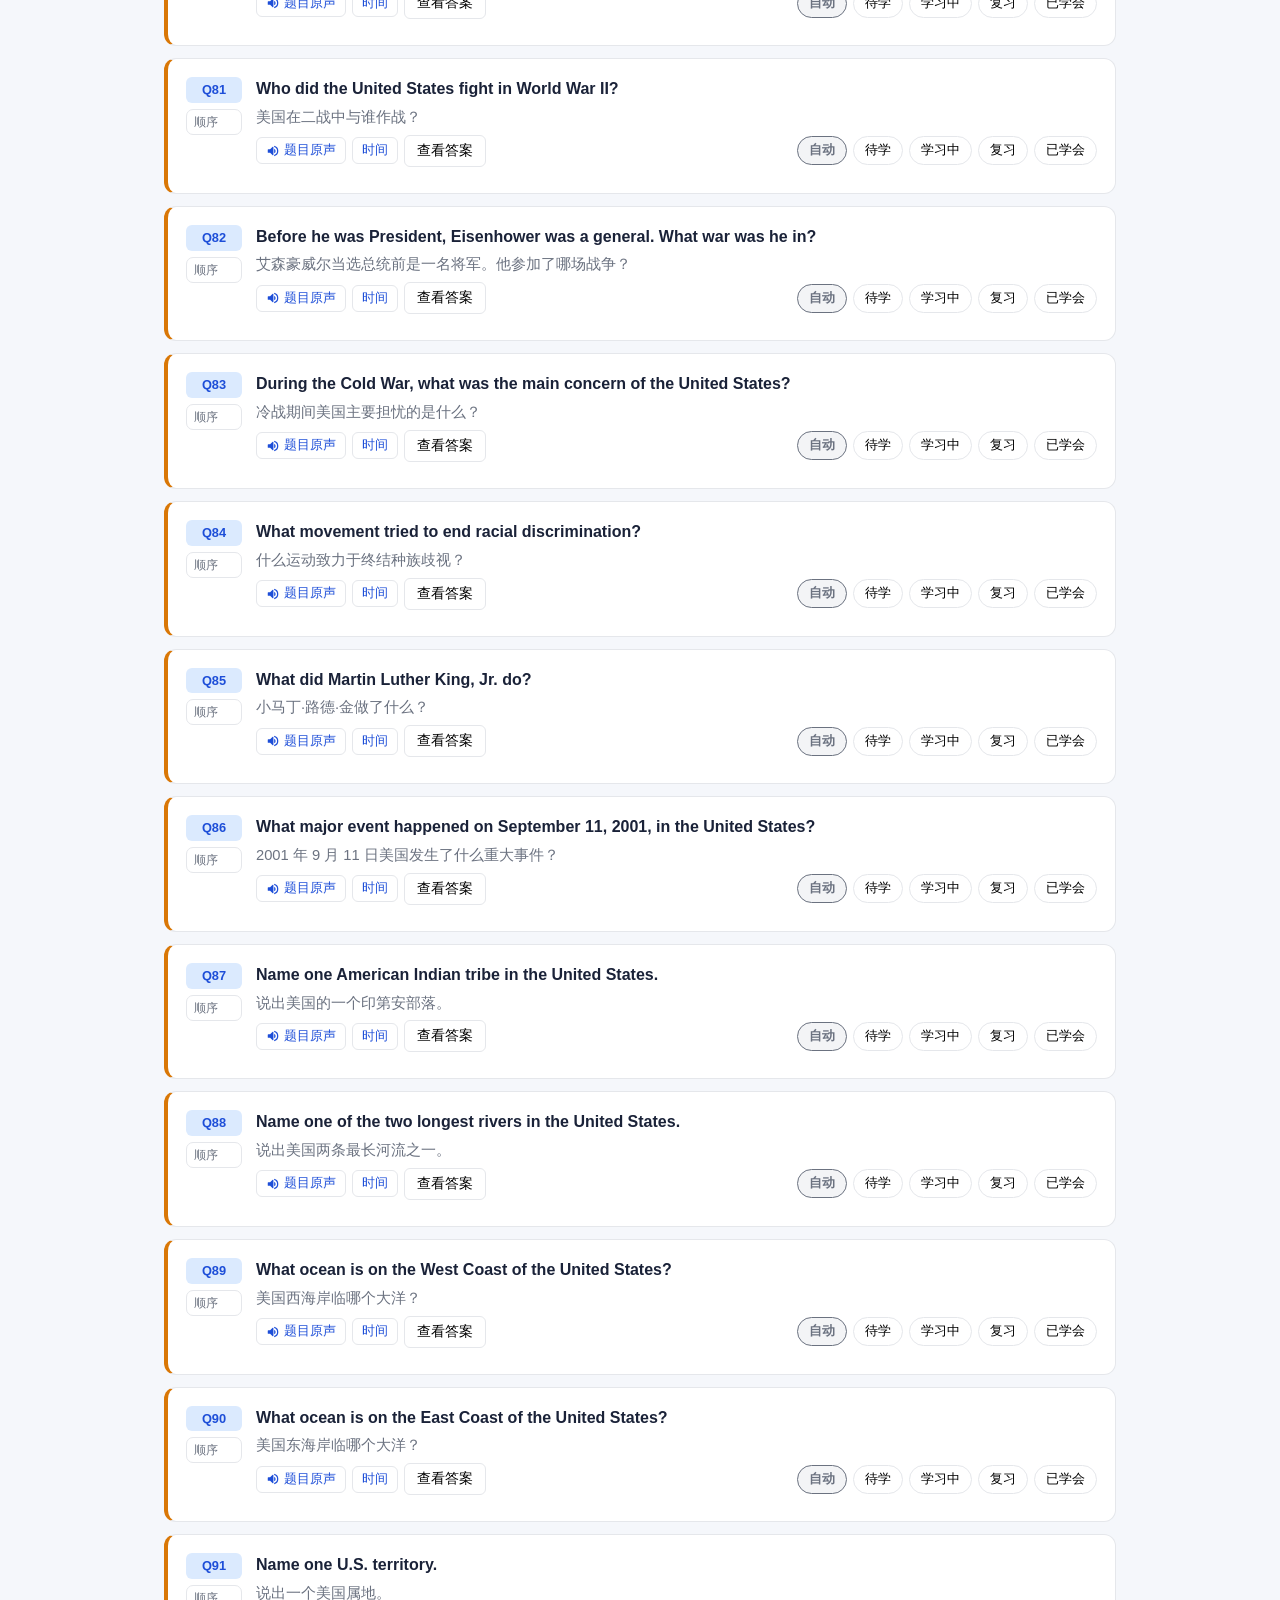
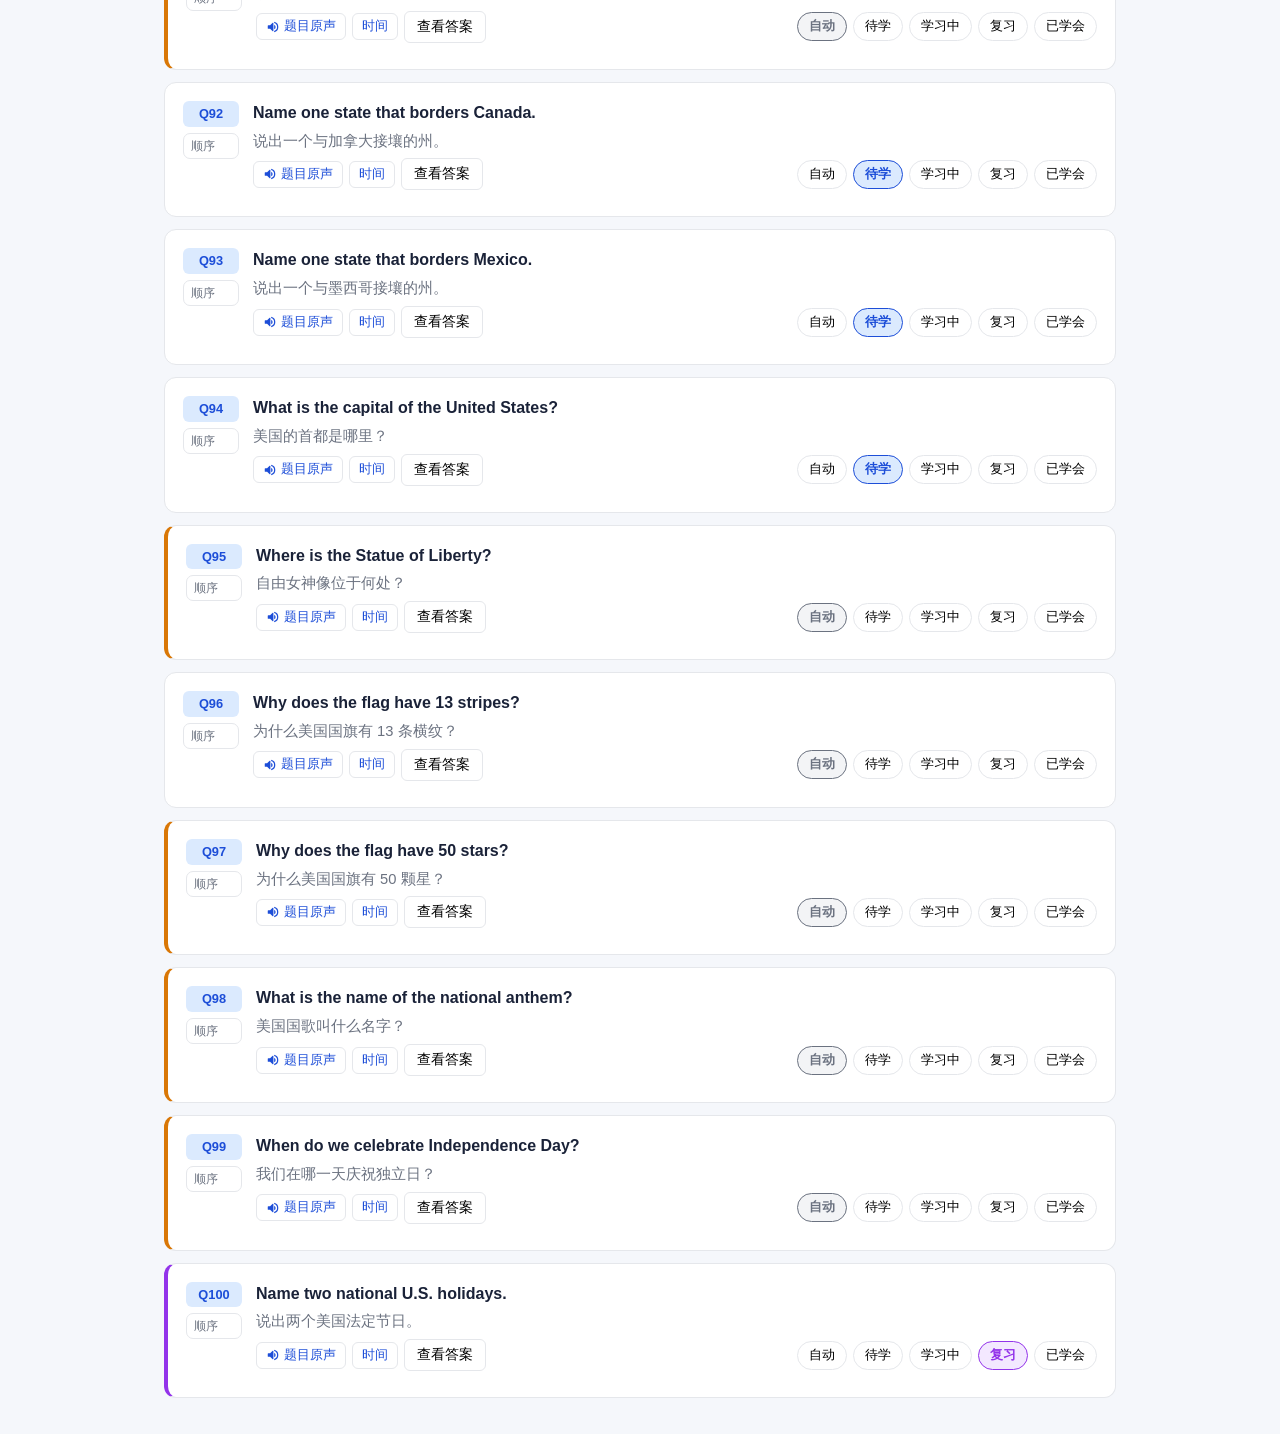
==== commit 5a72f36b: "Fix citizenship question status persistence" ====
--- a/citizenship-interview-prep.html
+++ b/citizenship-interview-prep.html
@@ -2657,6 +2657,12 @@
     saveProgress(progress);
     if (options.render !== false) render();
   }
+  function applyQuestionProgressUpdate(idx, status) {
+    if (status === "auto") delete progress[idx];
+    else progress[idx] = status;
+    saveProgress(progress);
+    questionProgressSyncAvailable = true;
+  }
   async function saveQuestionStatusToServer(idx, status) {
     const url = `${QUESTION_PROGRESS_API}/${encodeURIComponent(idx)}`;
     const options = status === "auto"
@@ -2670,7 +2676,9 @@
     if (!res.ok) throw new Error(`HTTP ${res.status}`);
     const result = await res.json();
     if (!result || result.ok !== true) throw new Error("Save failed");
-    applyQuestionProgressPayload(result.payload);
+    // Keep this response scoped to the question the user changed. A stale or
+    // partial server snapshot must never make the other cards change locally.
+    applyQuestionProgressUpdate(idx, status);
     return result;
   }
   function setActiveQuestionFilter(filter) {
--- a/assets/site-nav.css
+++ b/assets/site-nav.css
@@ -96,6 +96,11 @@
   background: rgba(190, 24, 93, 0.24);
 }
 
+.site-links a[href="utility-bills.html"] {
+  border-color: rgba(56, 189, 248, 0.72);
+  background: rgba(2, 132, 199, 0.24);
+}
+
 .site-links a[href="kpi-dashboard.html"] {
   border-color: rgba(245, 158, 11, 0.75);
   background: rgba(180, 83, 9, 0.24);
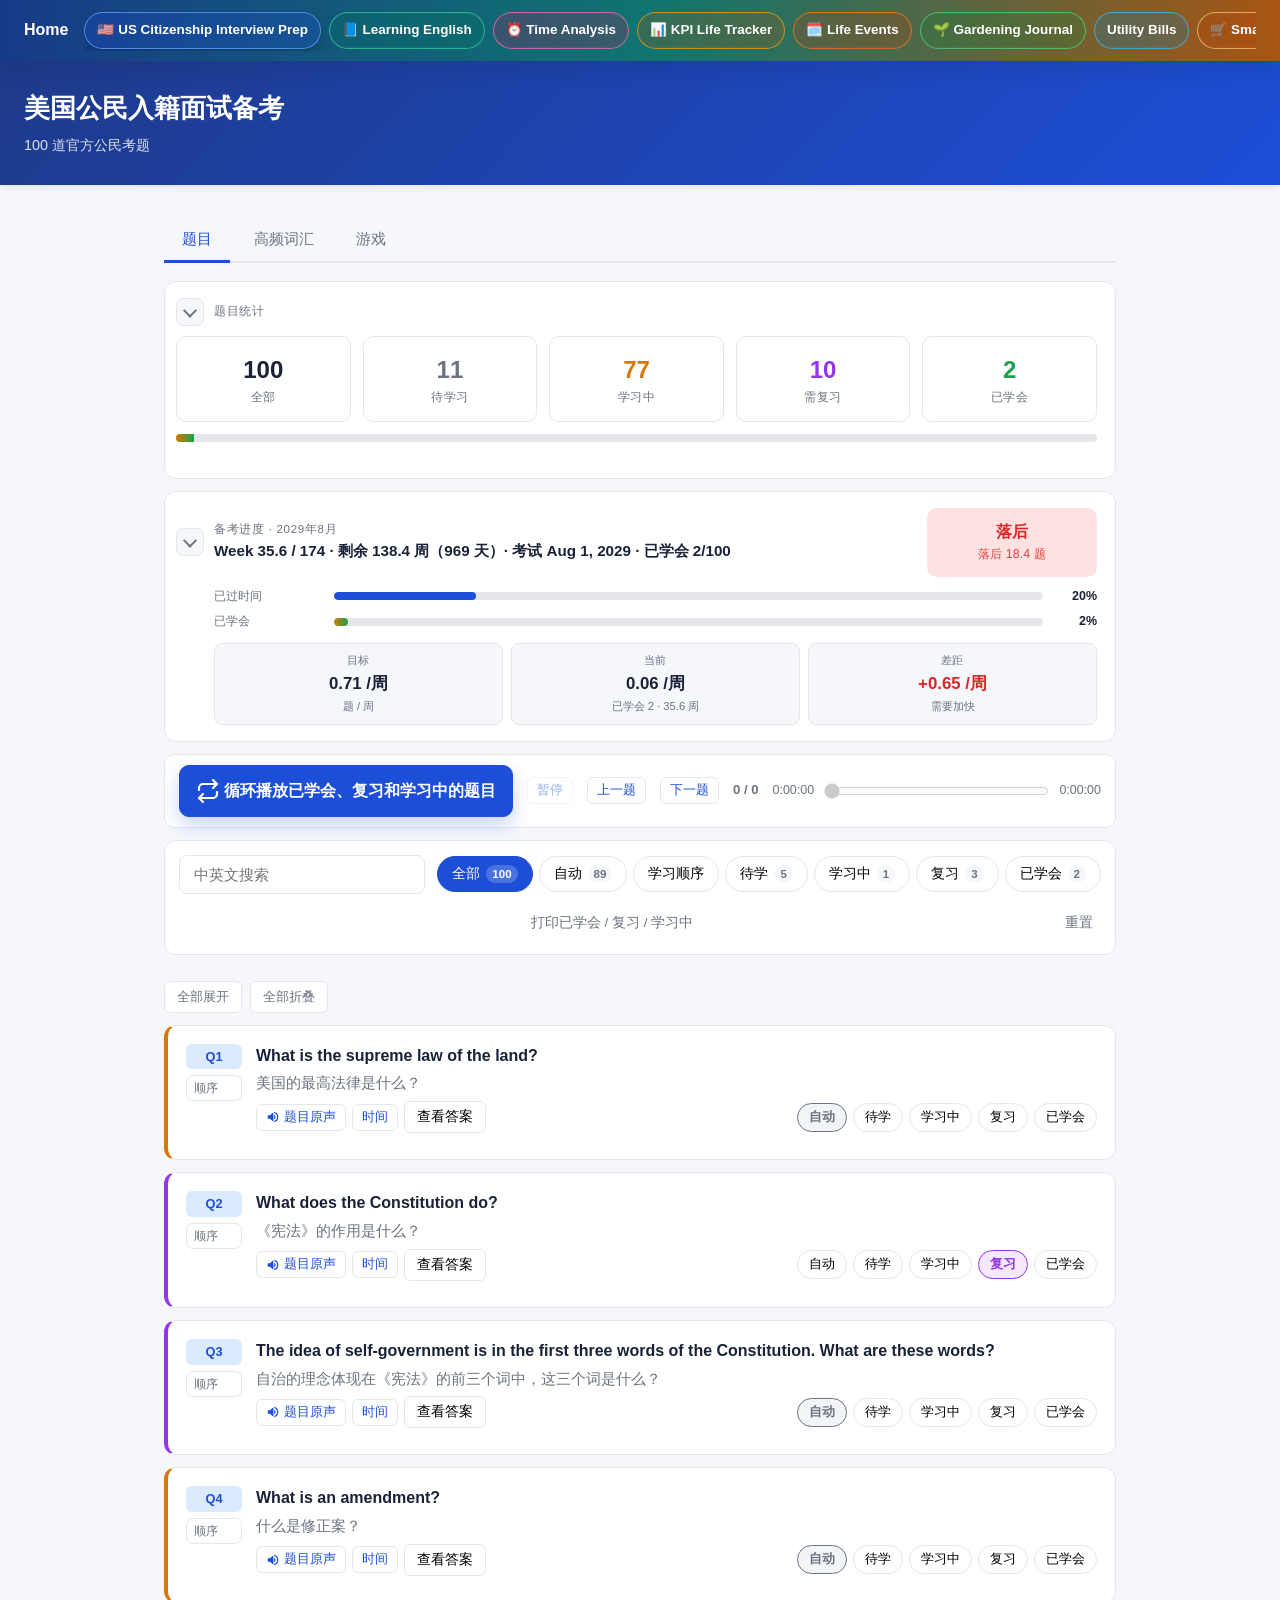
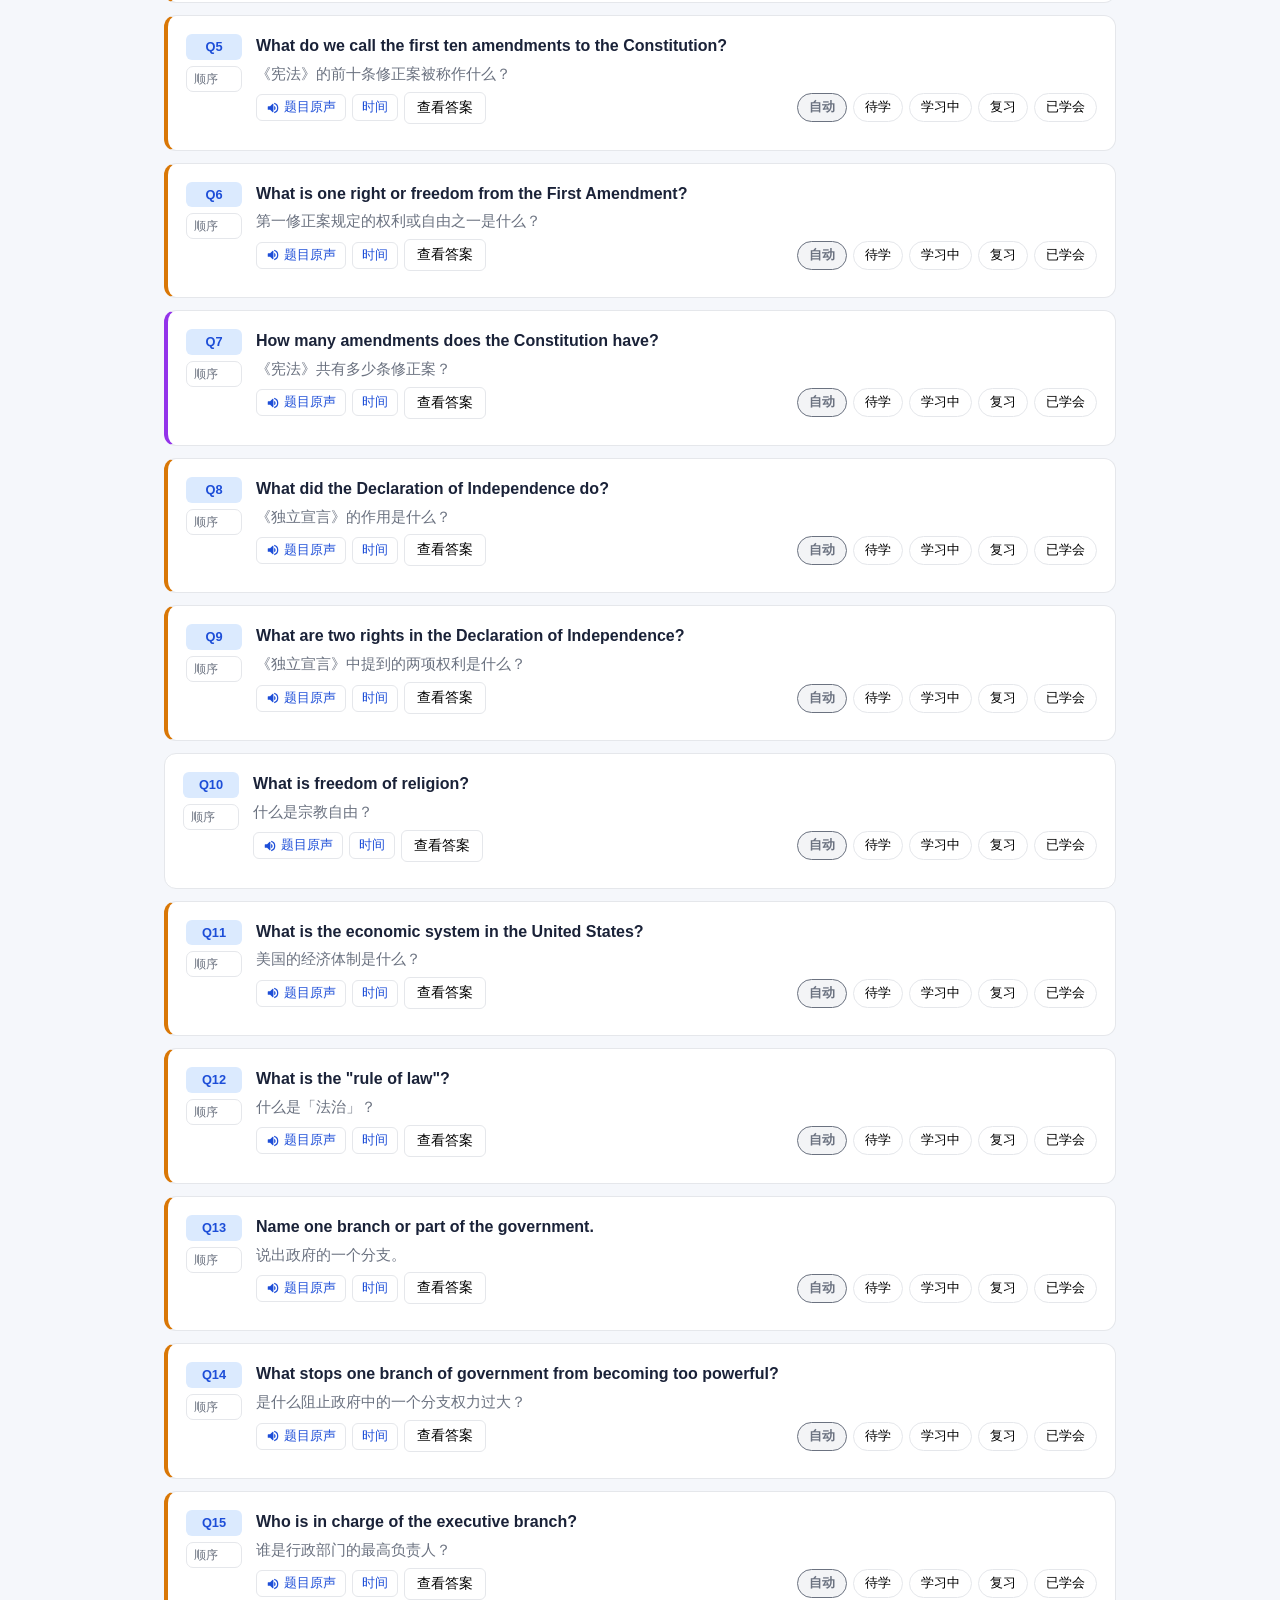
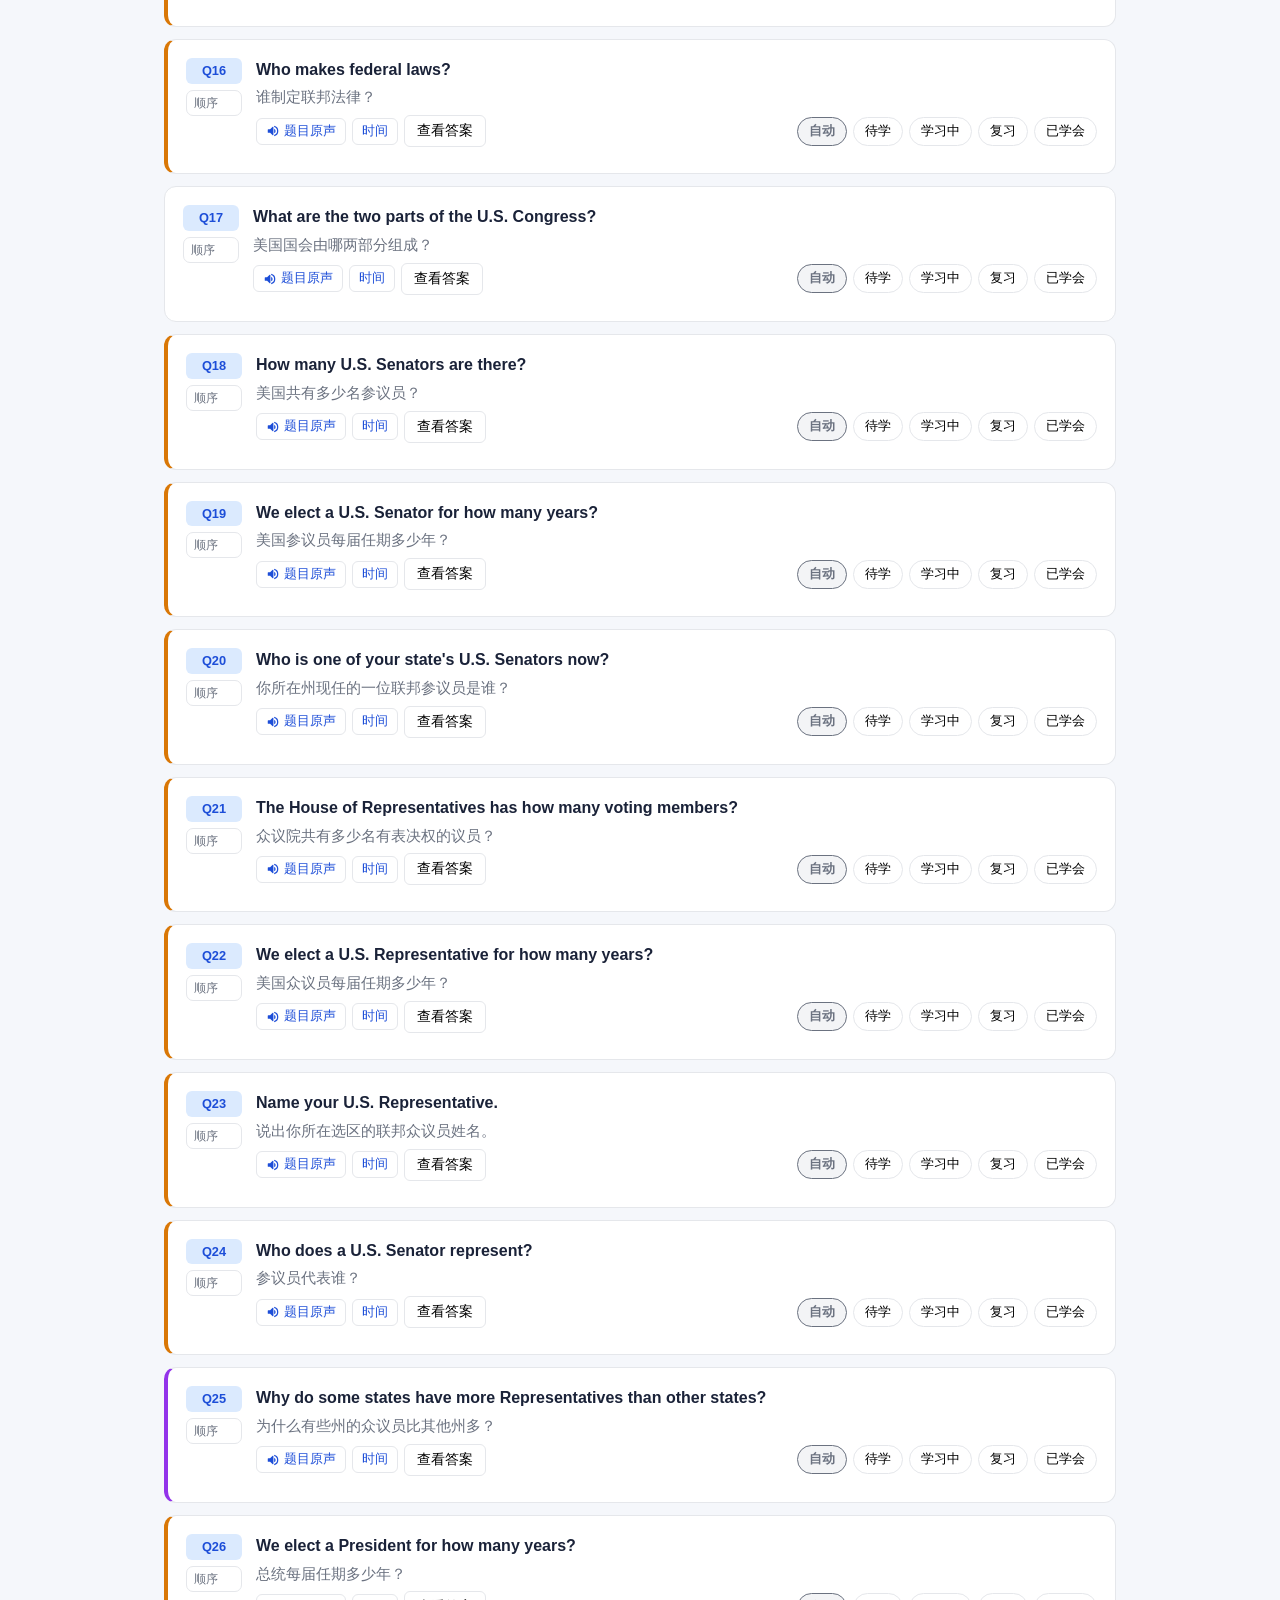
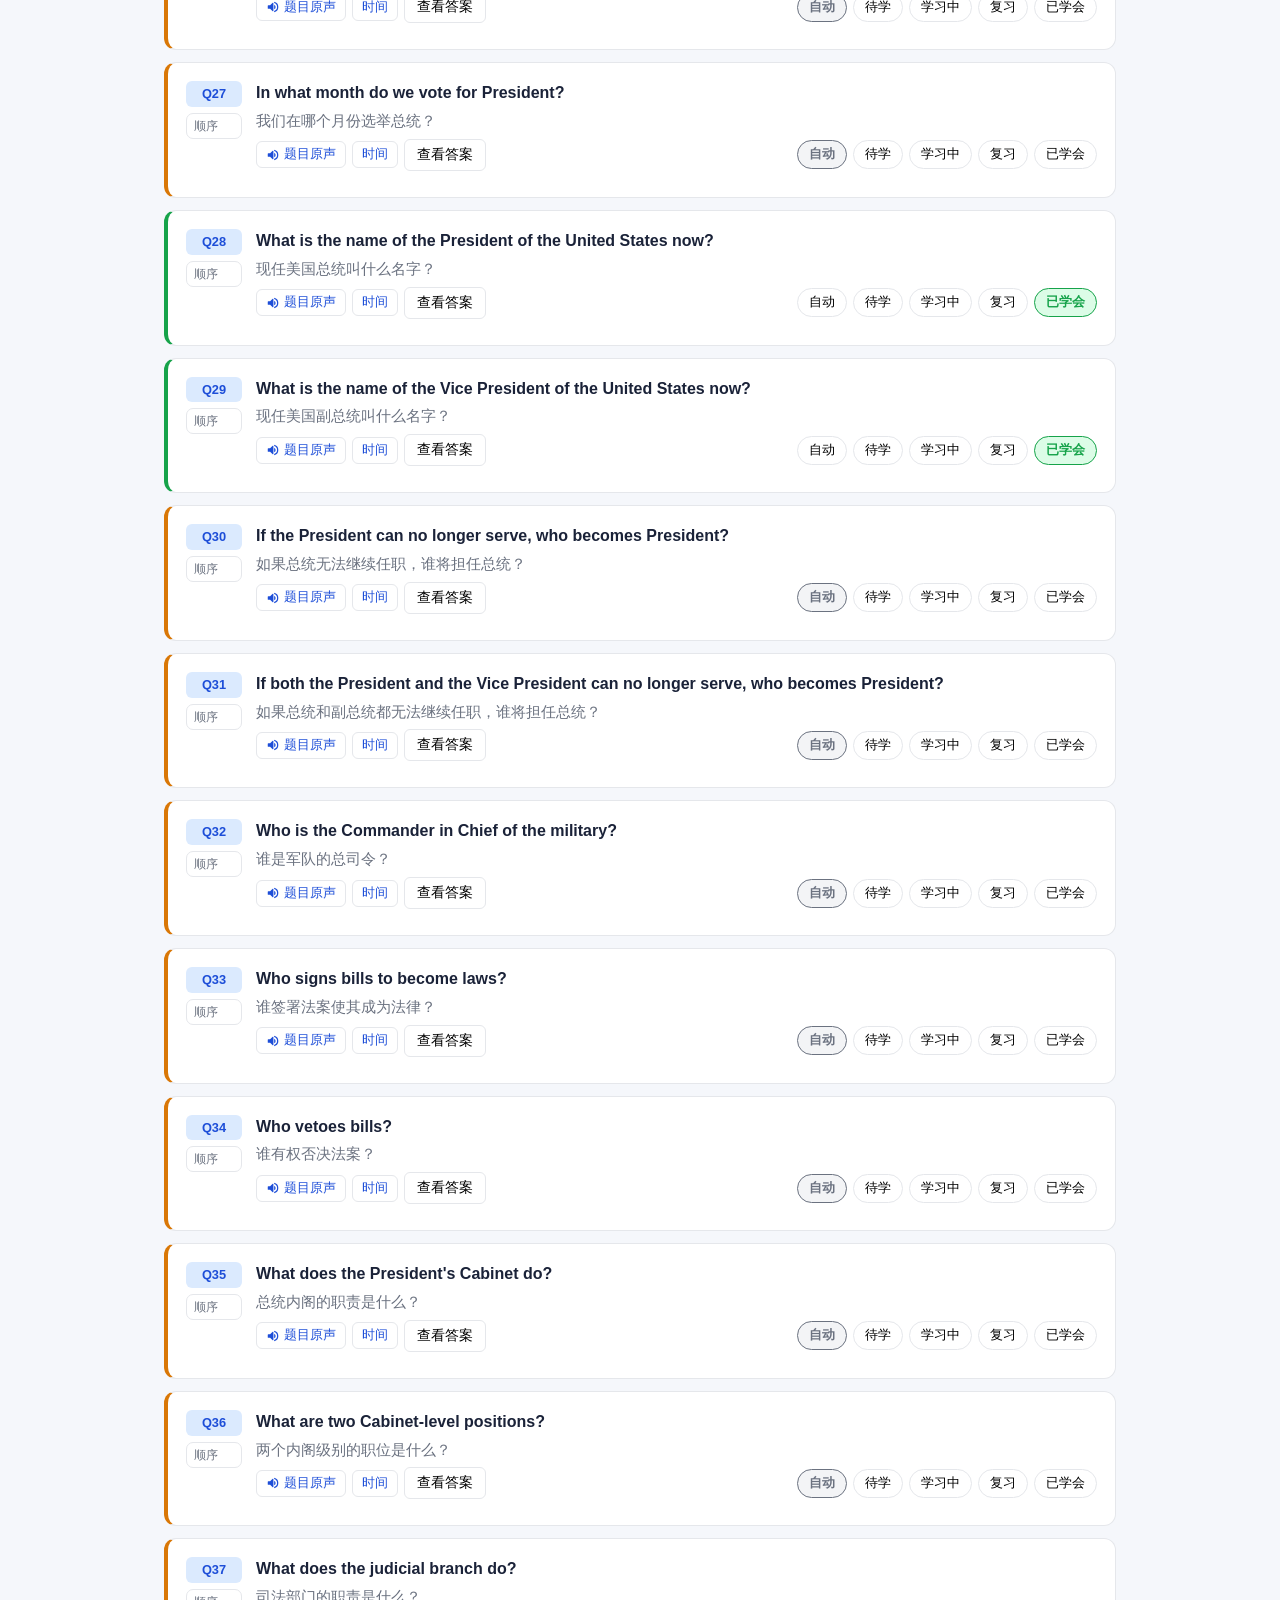
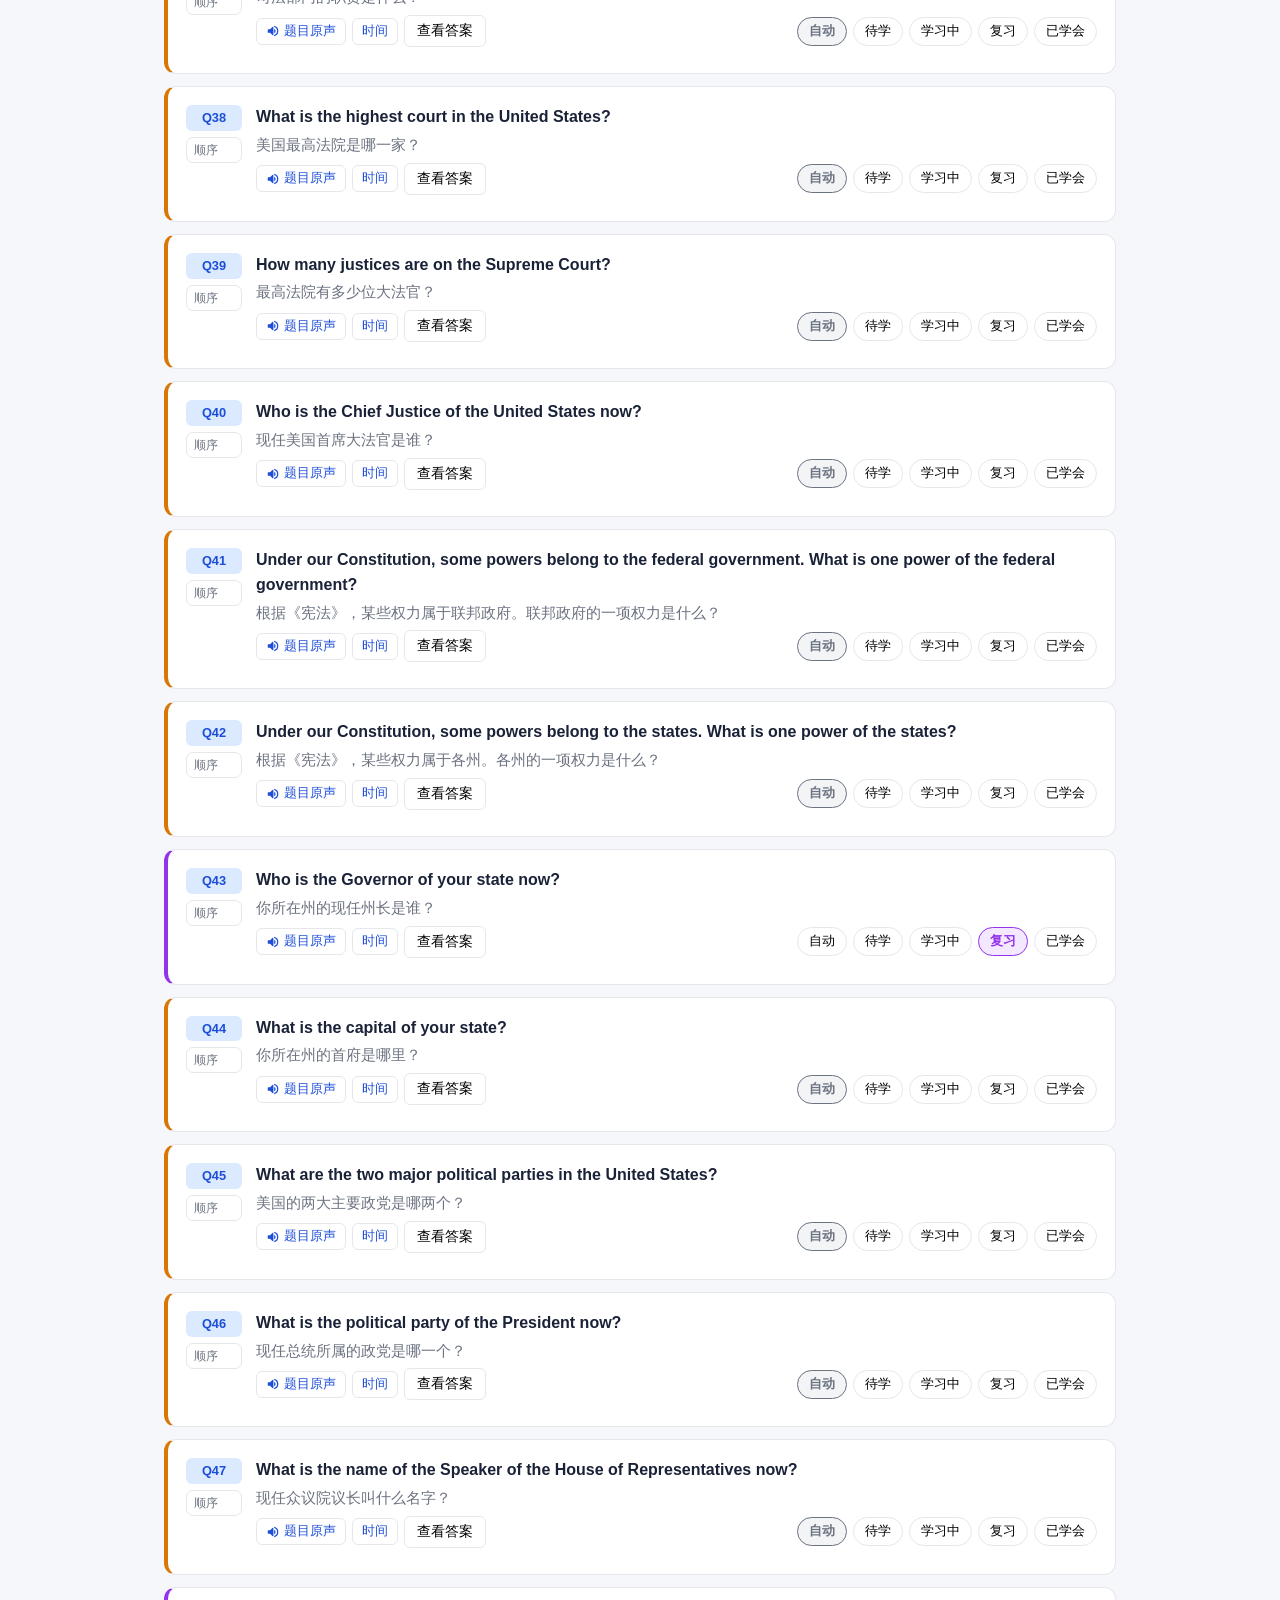
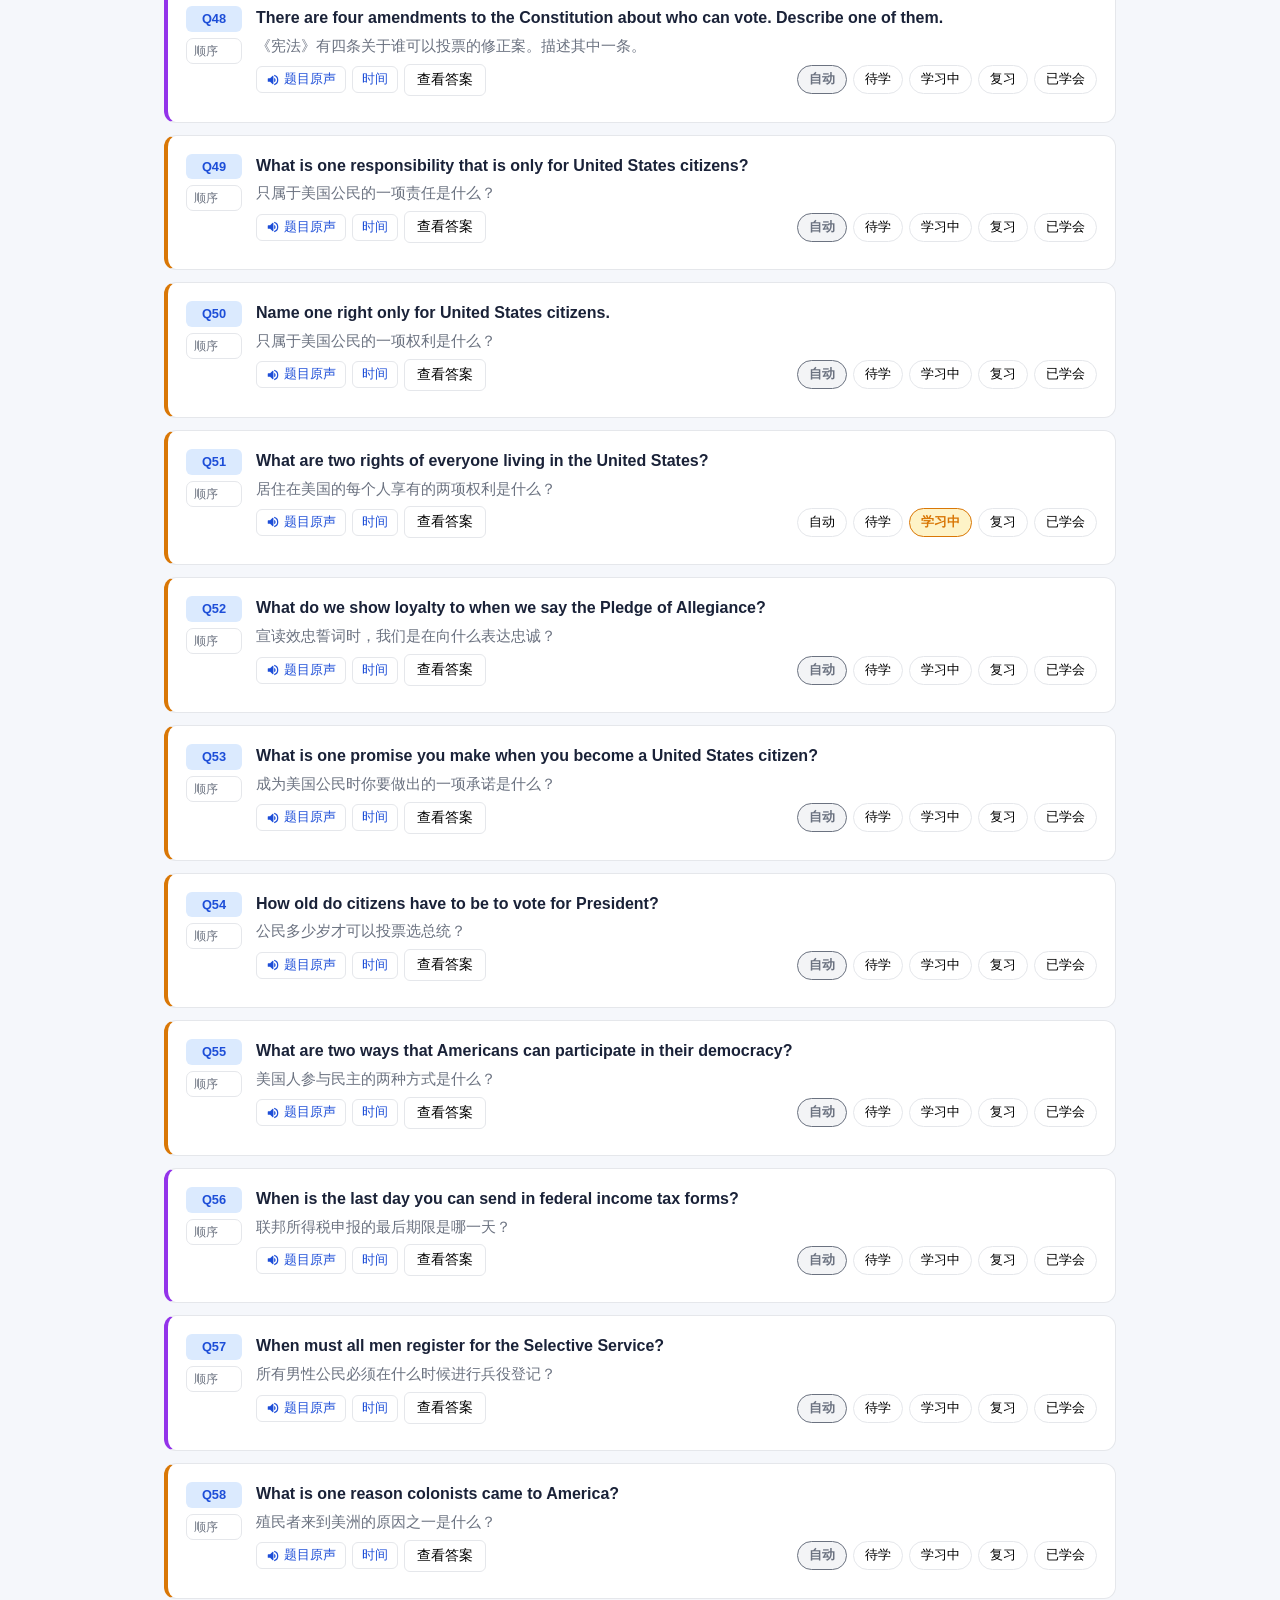
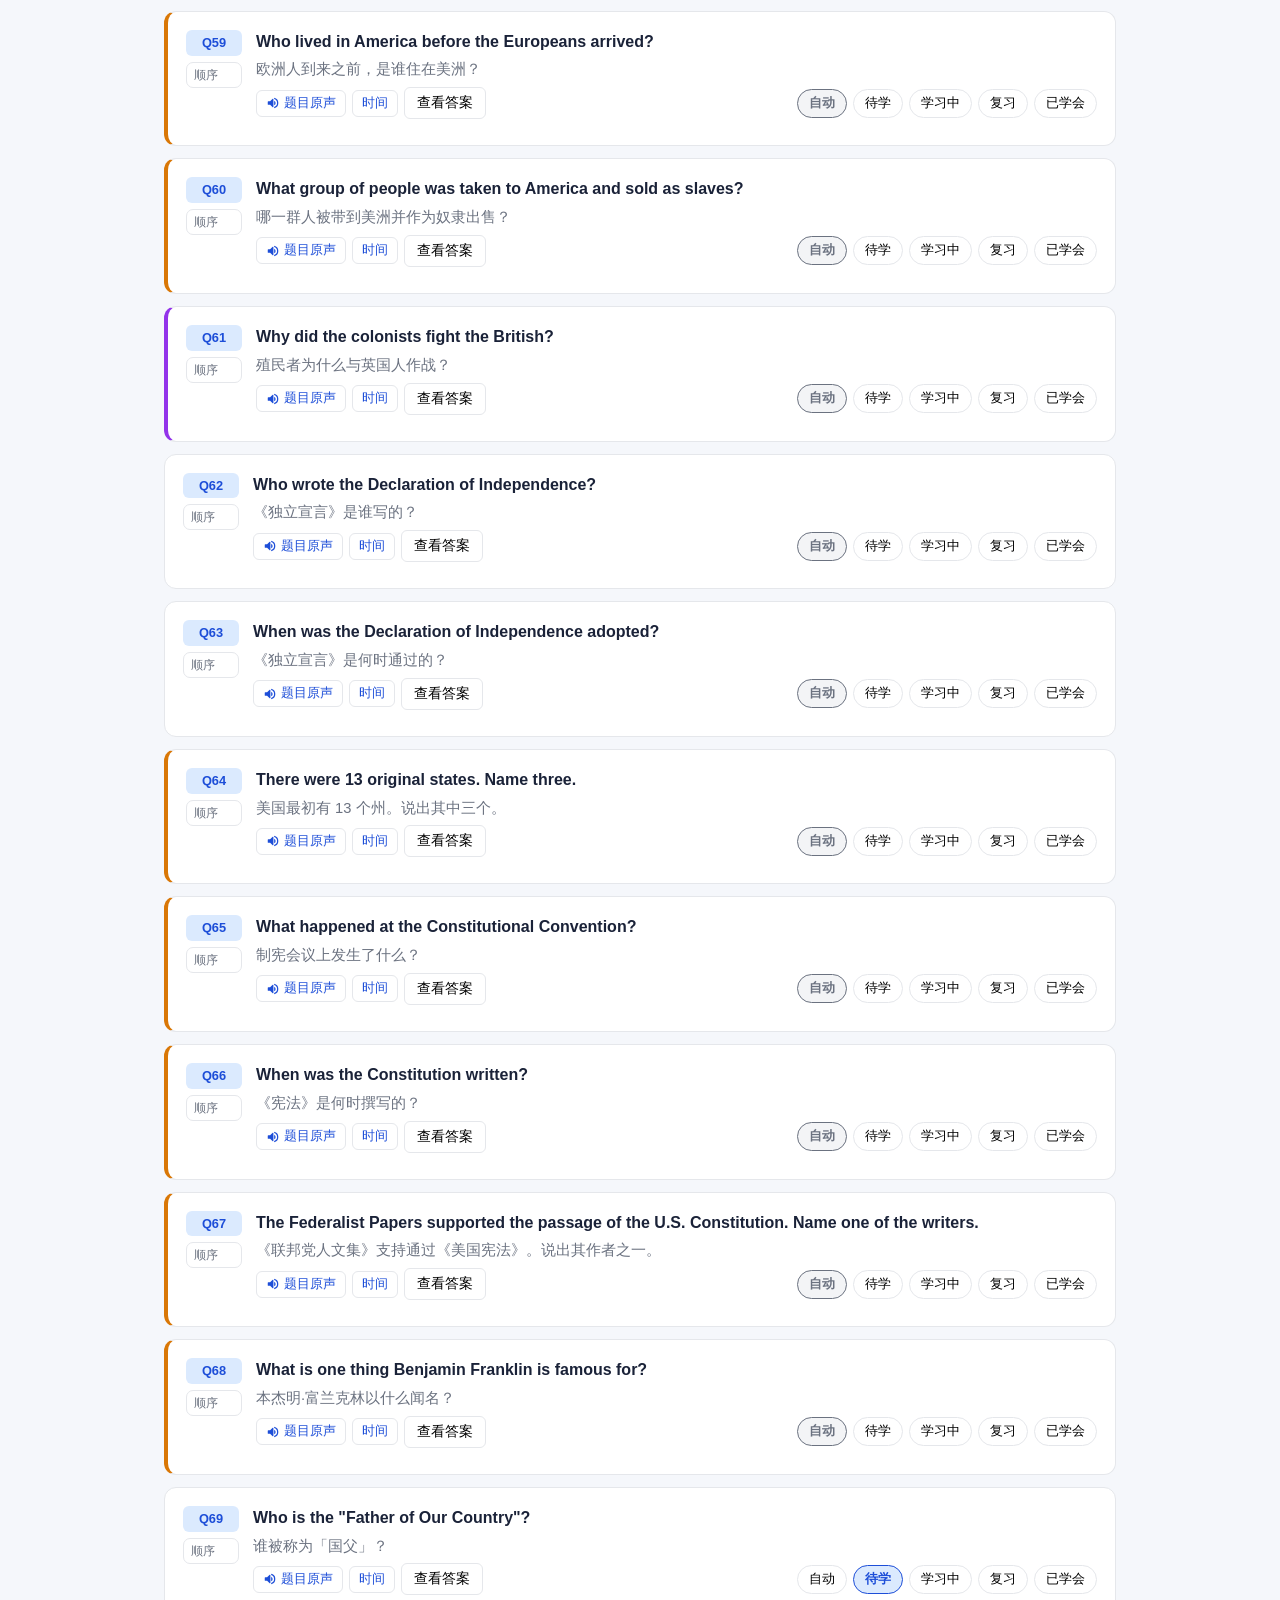
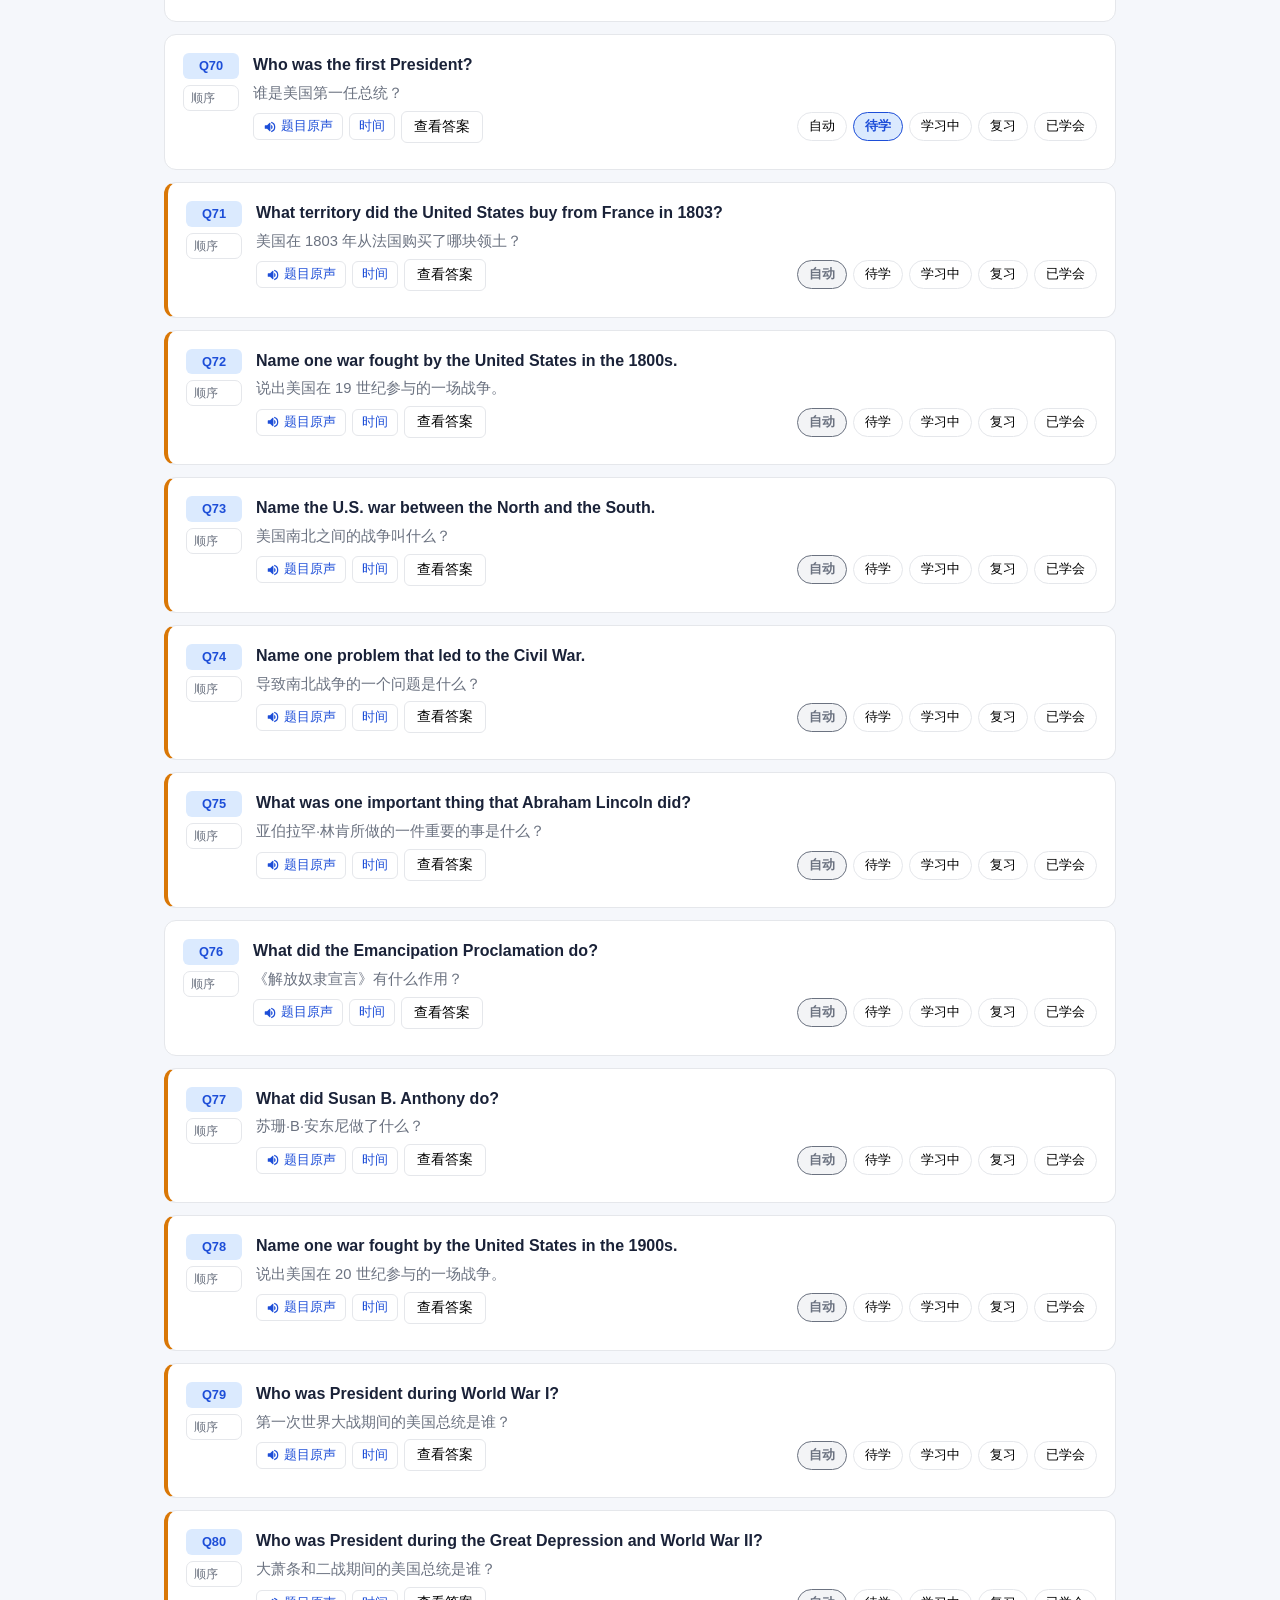
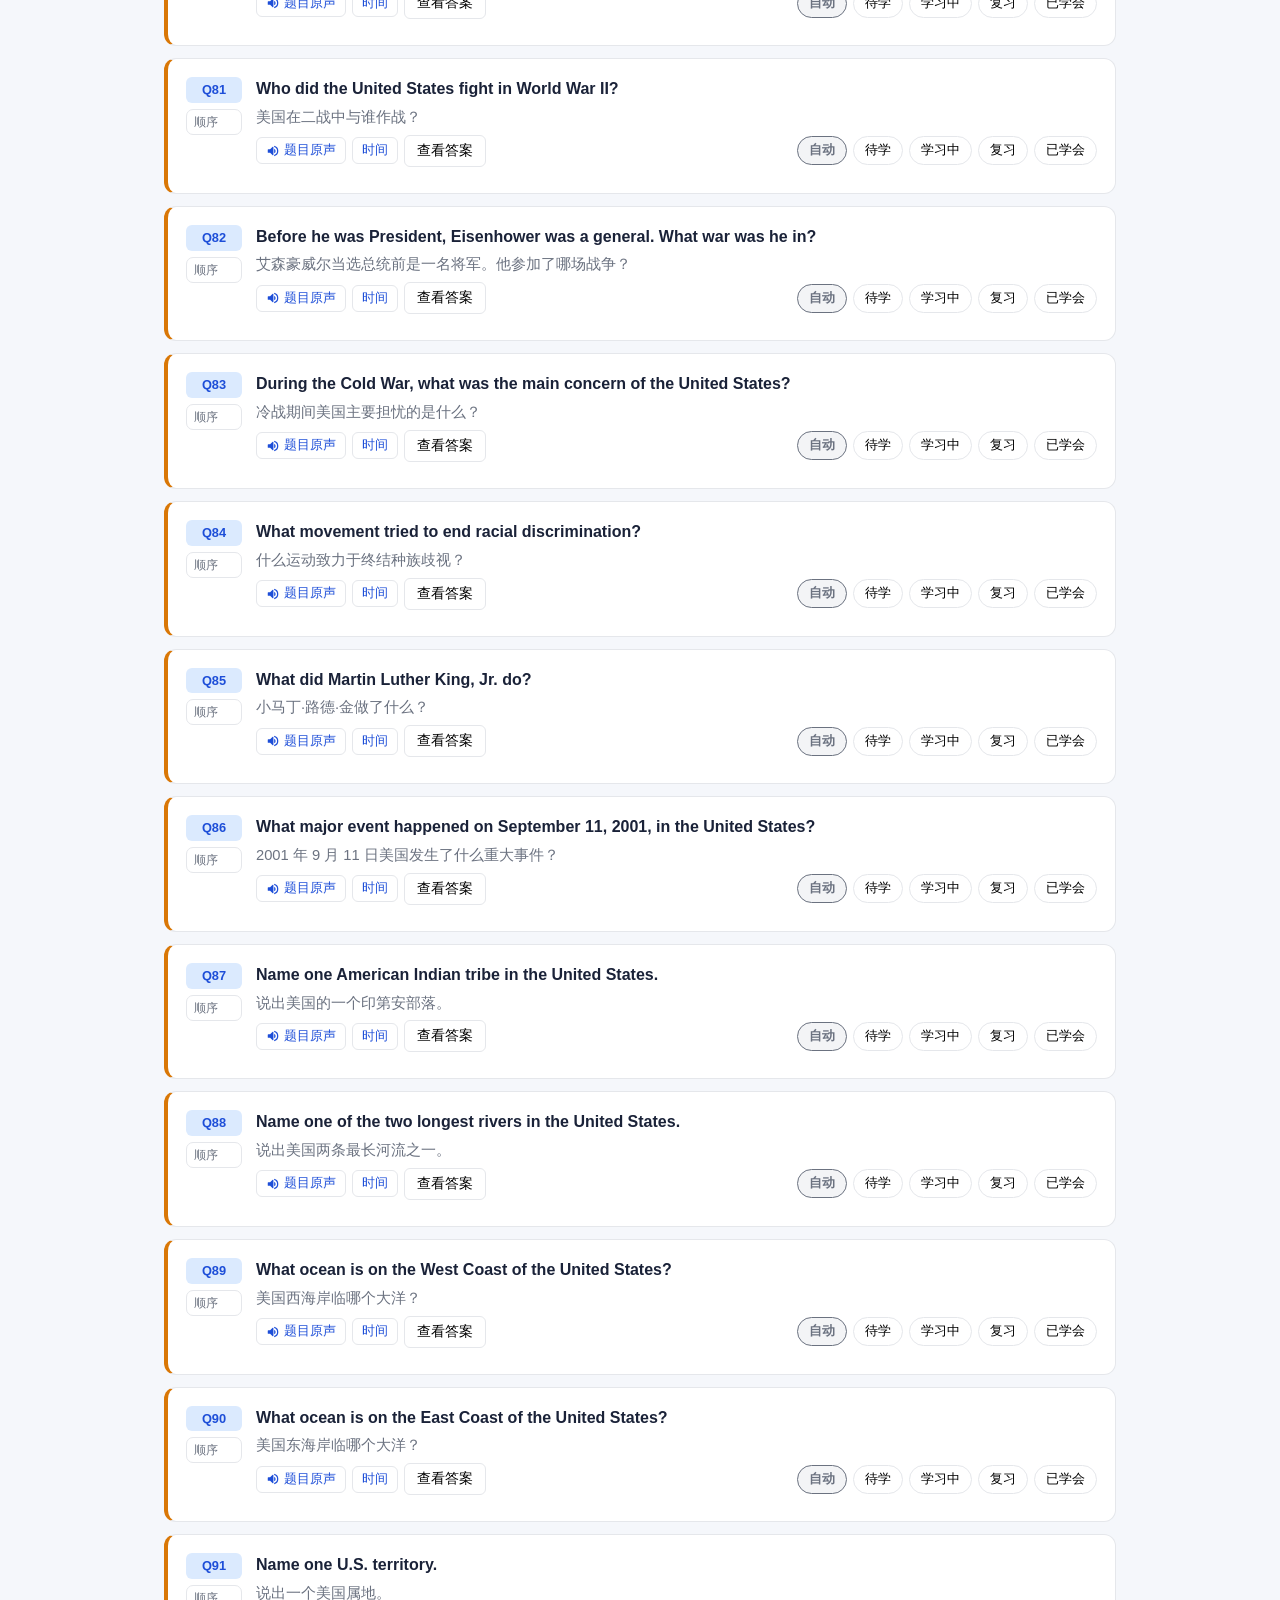
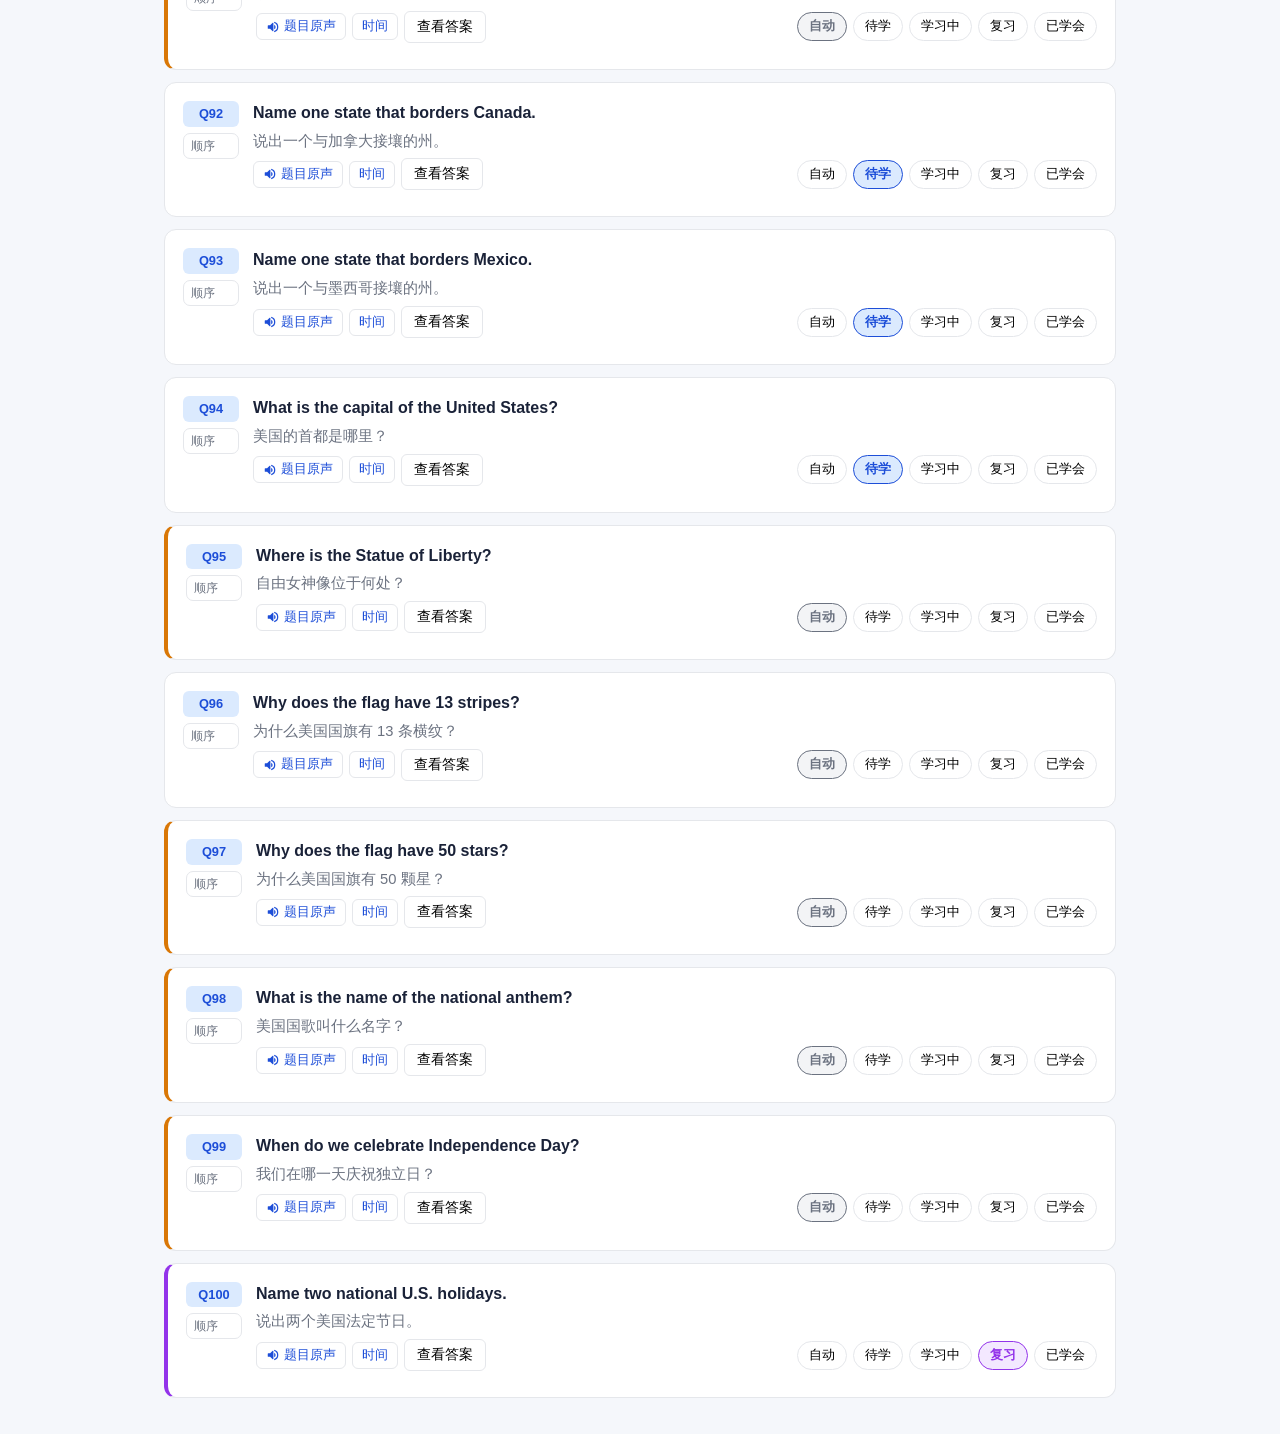
==== commit 66b25194: "Add Smart Shopping AnyList replacement" ====
--- a/citizenship-interview-prep.html
+++ b/citizenship-interview-prep.html
@@ -4,8 +4,8 @@
 <meta charset="UTF-8" />
 <meta name="viewport" content="width=device-width, initial-scale=1.0" />
 <title>U.S. Citizenship Interview Prep | 美国公民入籍面试备考</title>
-<link rel="stylesheet" href="assets/site-nav.css?v=20260702-nav-red-clock" />
-<script src="assets/site-nav.js?v=20260702-nav-red-clock" defer></script>
+<link rel="stylesheet" href="assets/site-nav.css?v=20260809-smart-shopping" />
+<script src="assets/site-nav.js?v=20260809-smart-shopping" defer></script>
 <script src="assets/openai-tts.js?v=20260523"></script>
 <style>
   :root {
--- a/assets/site-nav.css
+++ b/assets/site-nav.css
@@ -116,6 +116,11 @@
   background: rgba(21, 128, 61, 0.24);
 }
 
+.site-links a[href="smart-shopping.html"] {
+  border-color: rgba(253, 186, 116, 0.78);
+  background: rgba(194, 65, 12, 0.24);
+}
+
 @media (max-width: 640px) {
   .site-nav-inner {
     gap: 12px;
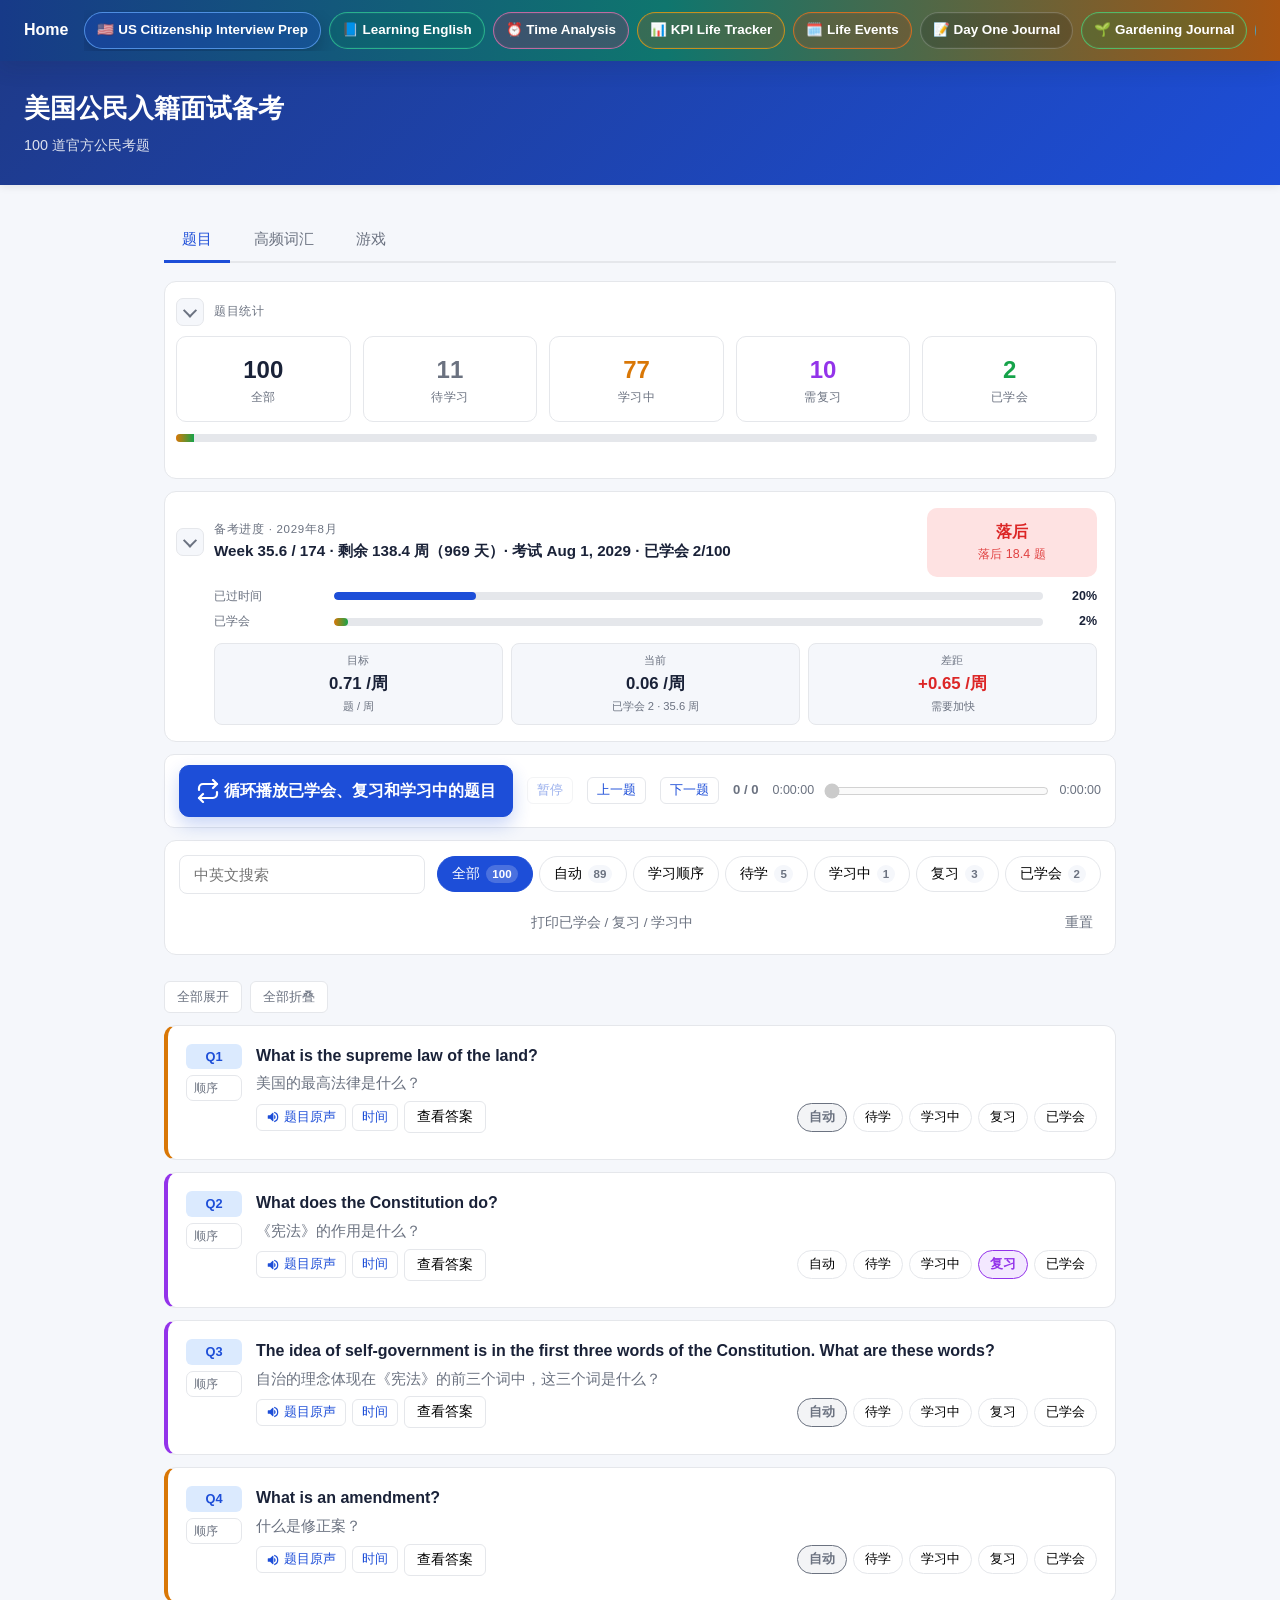
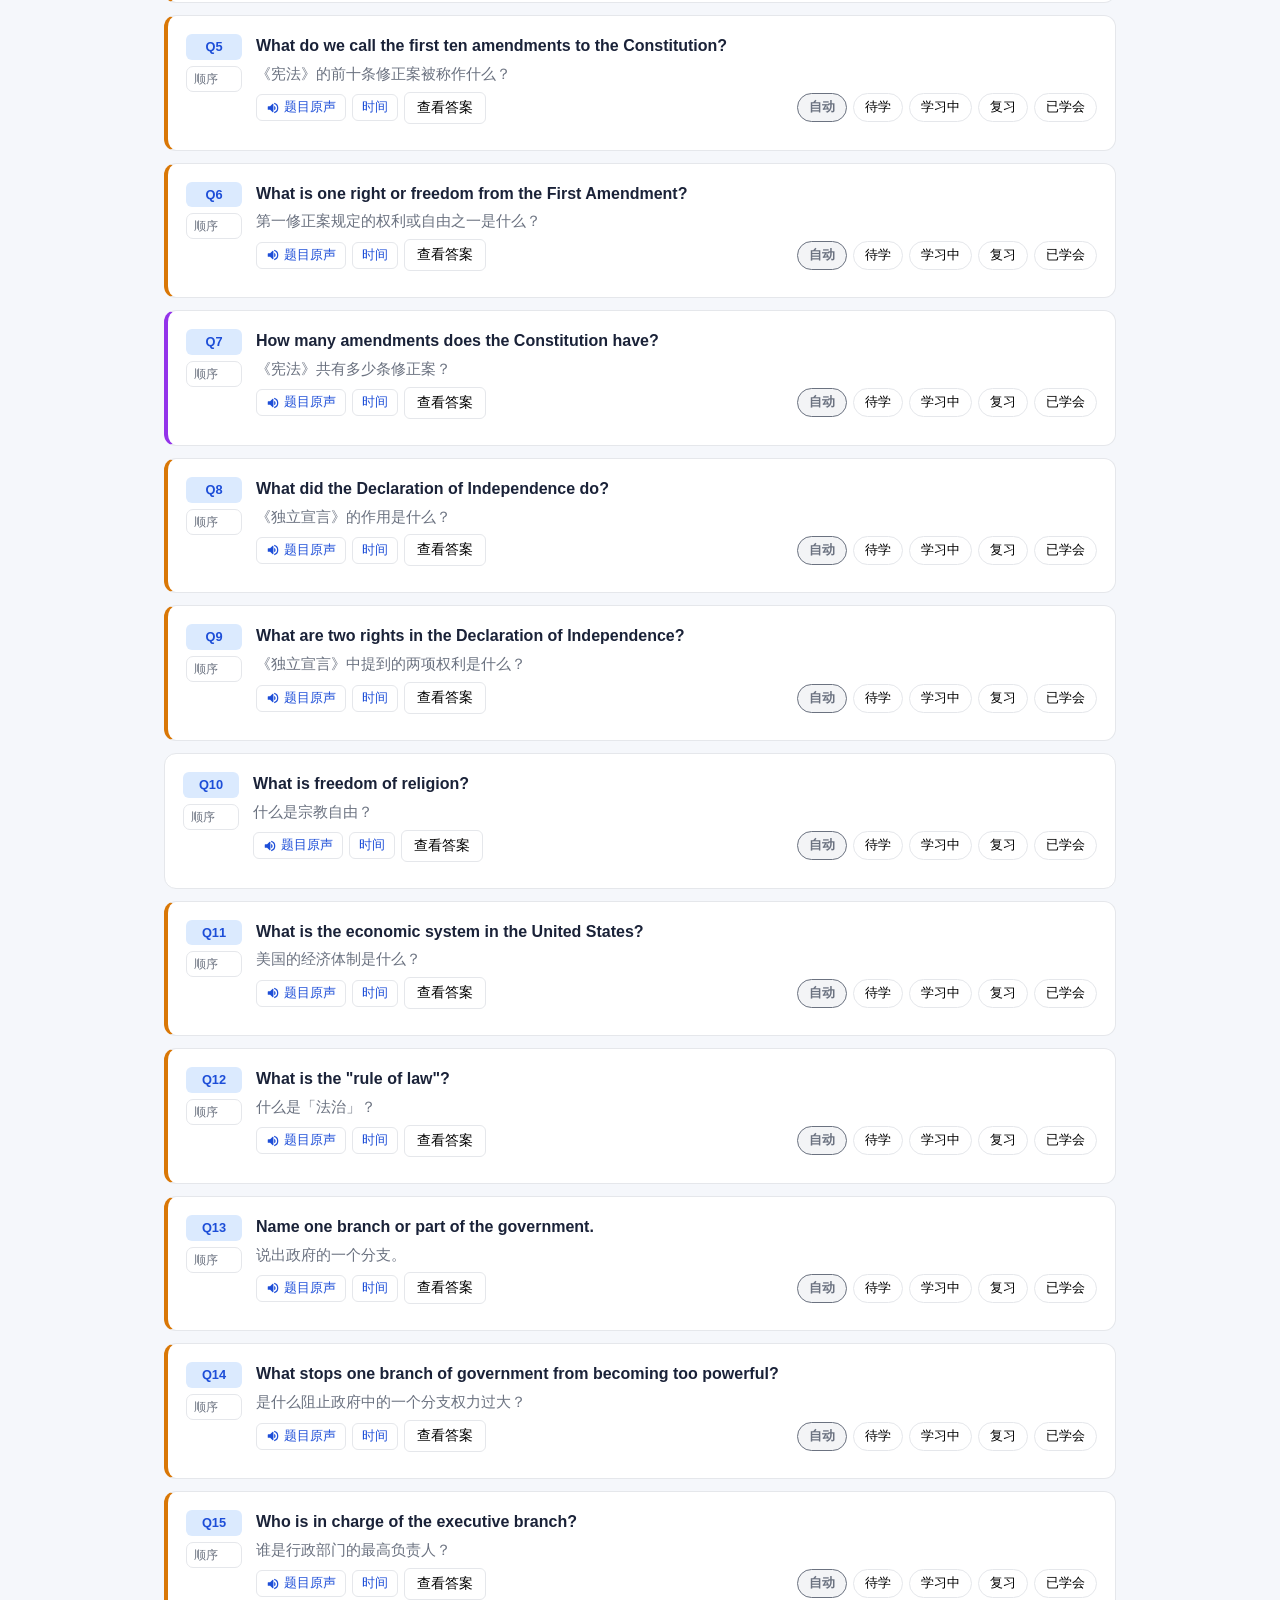
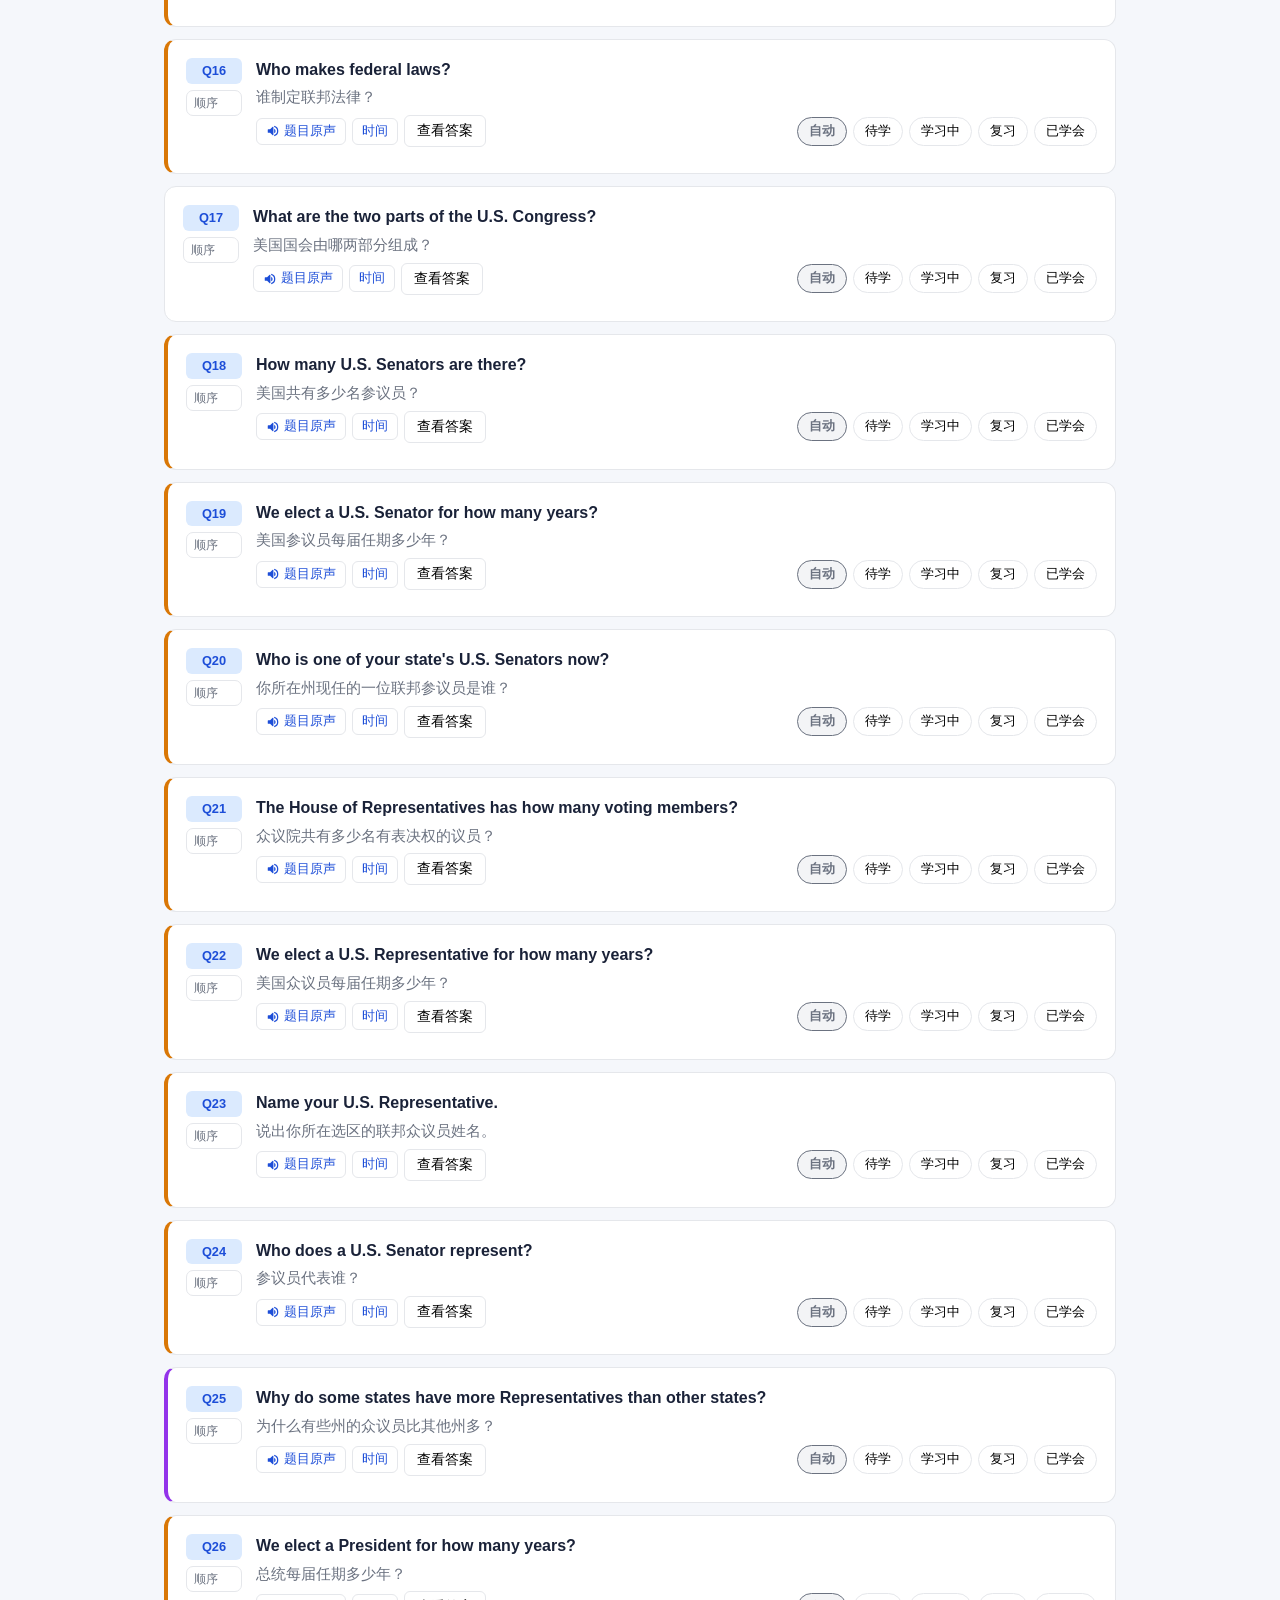
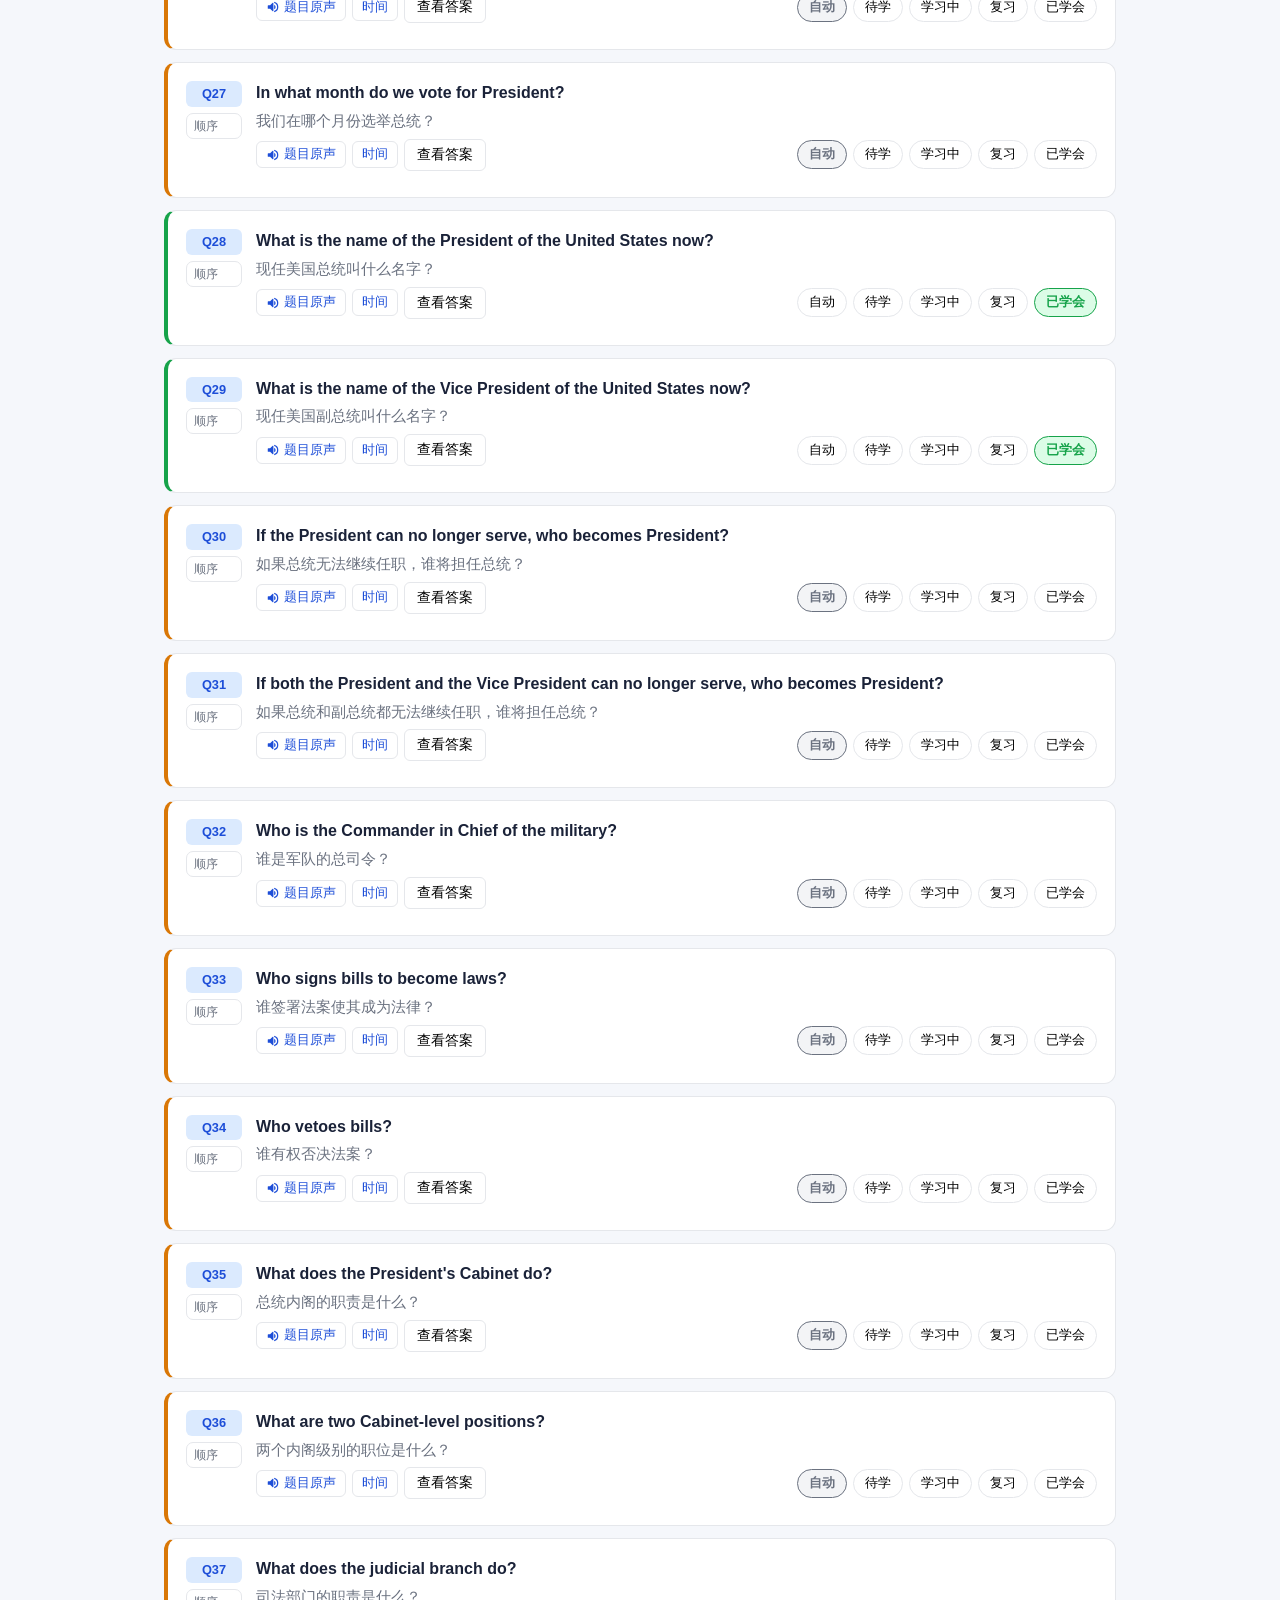
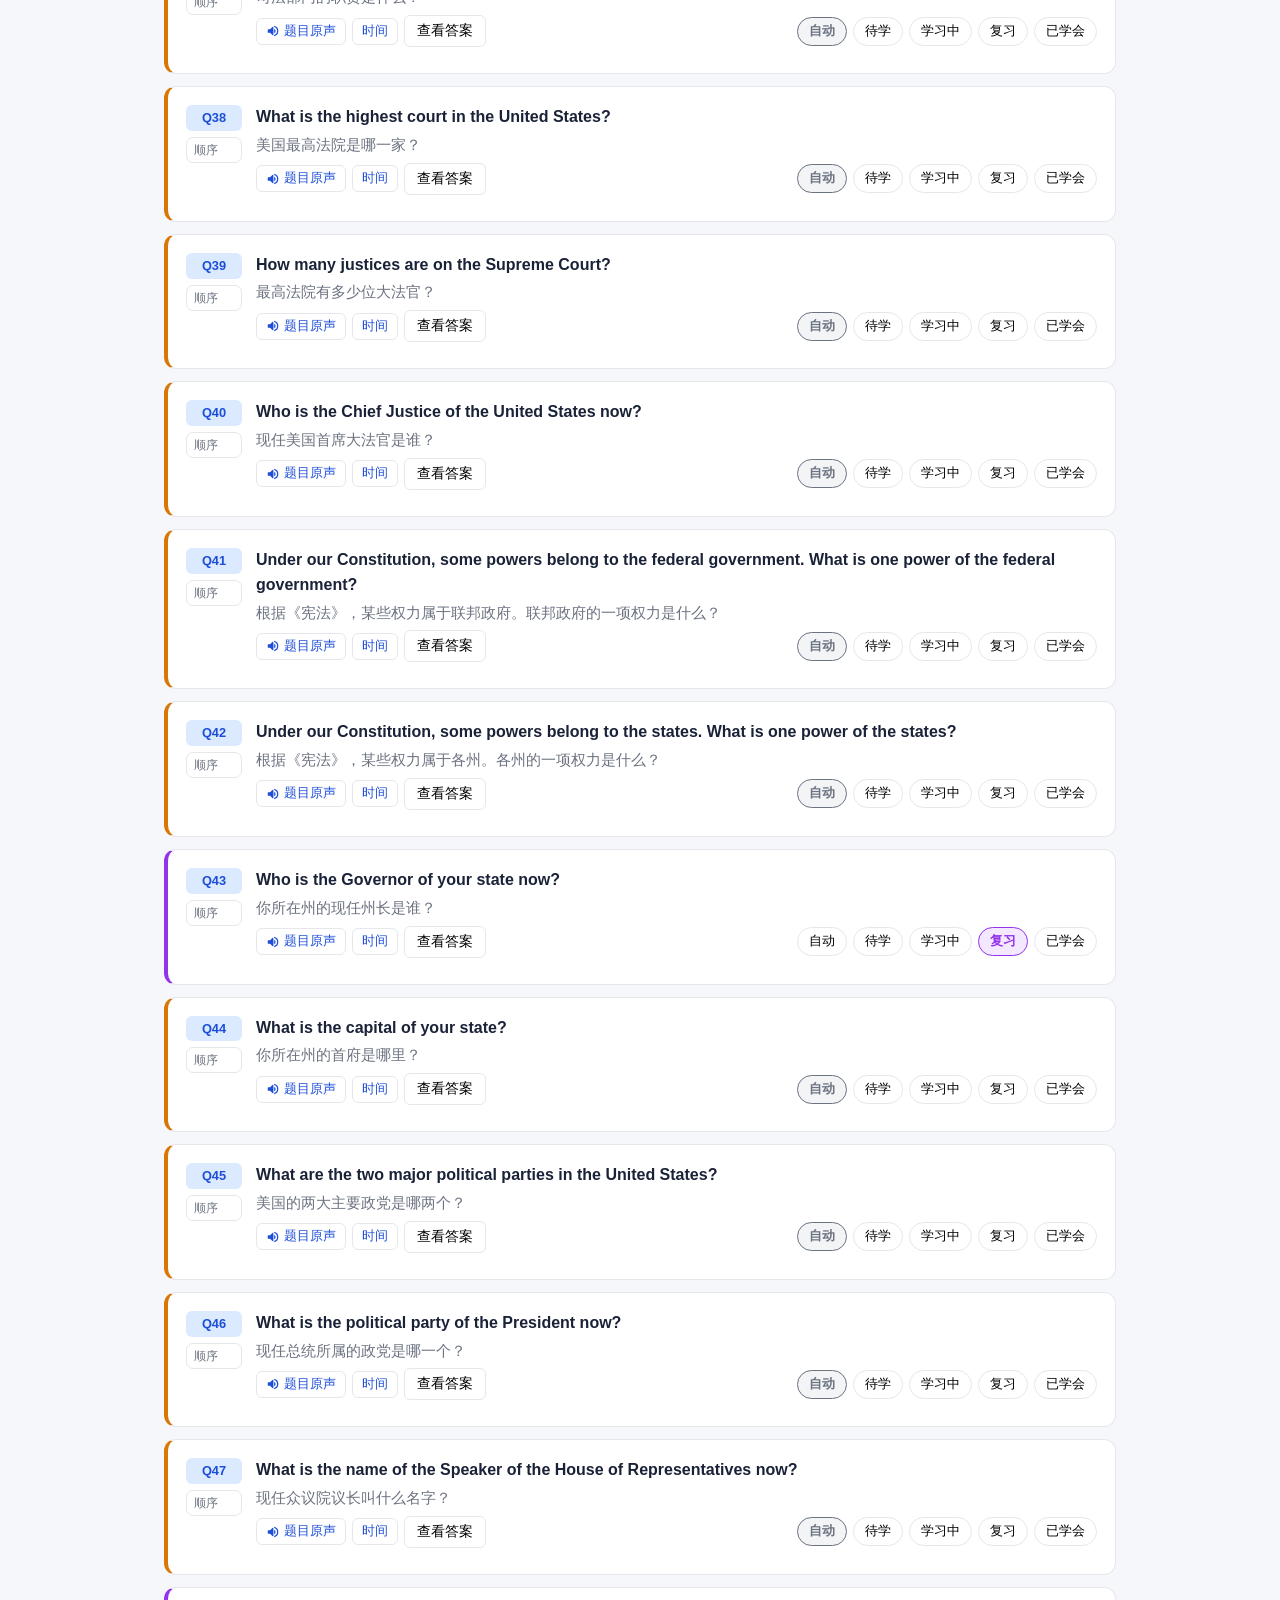
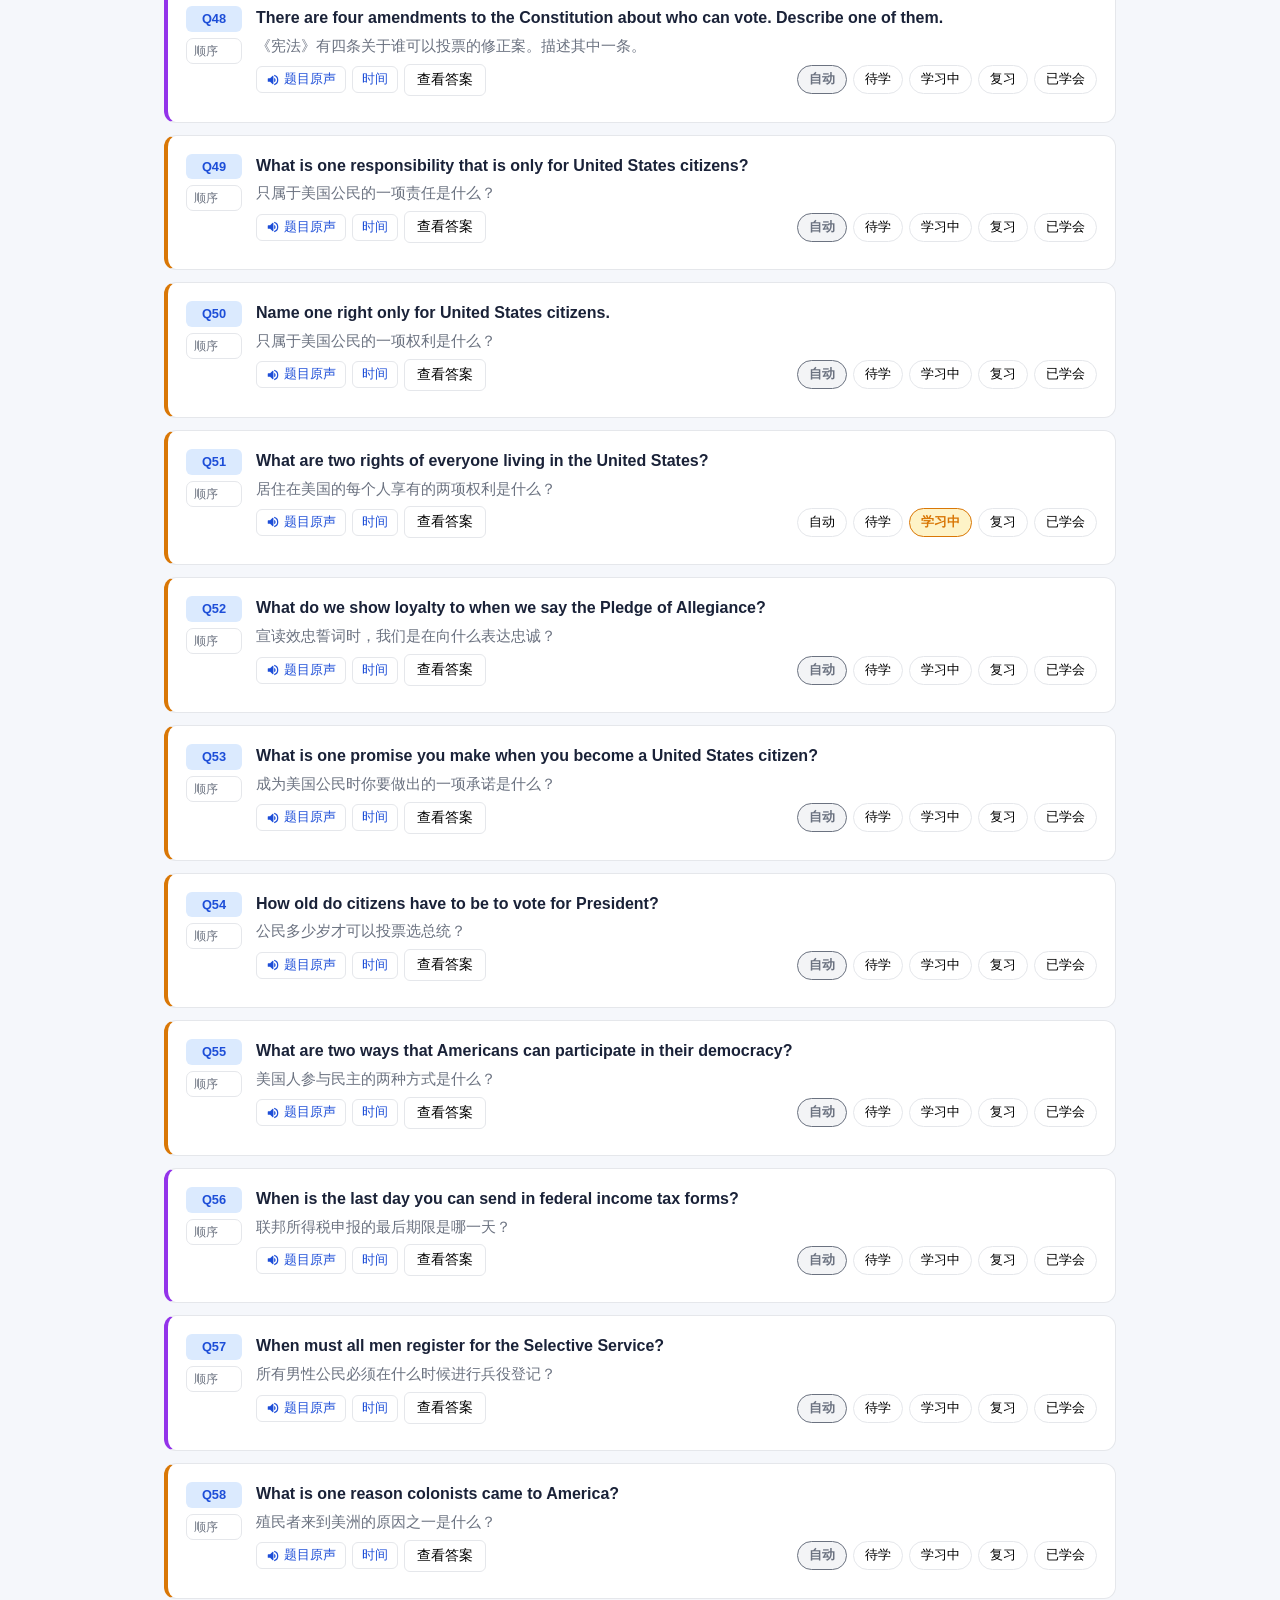
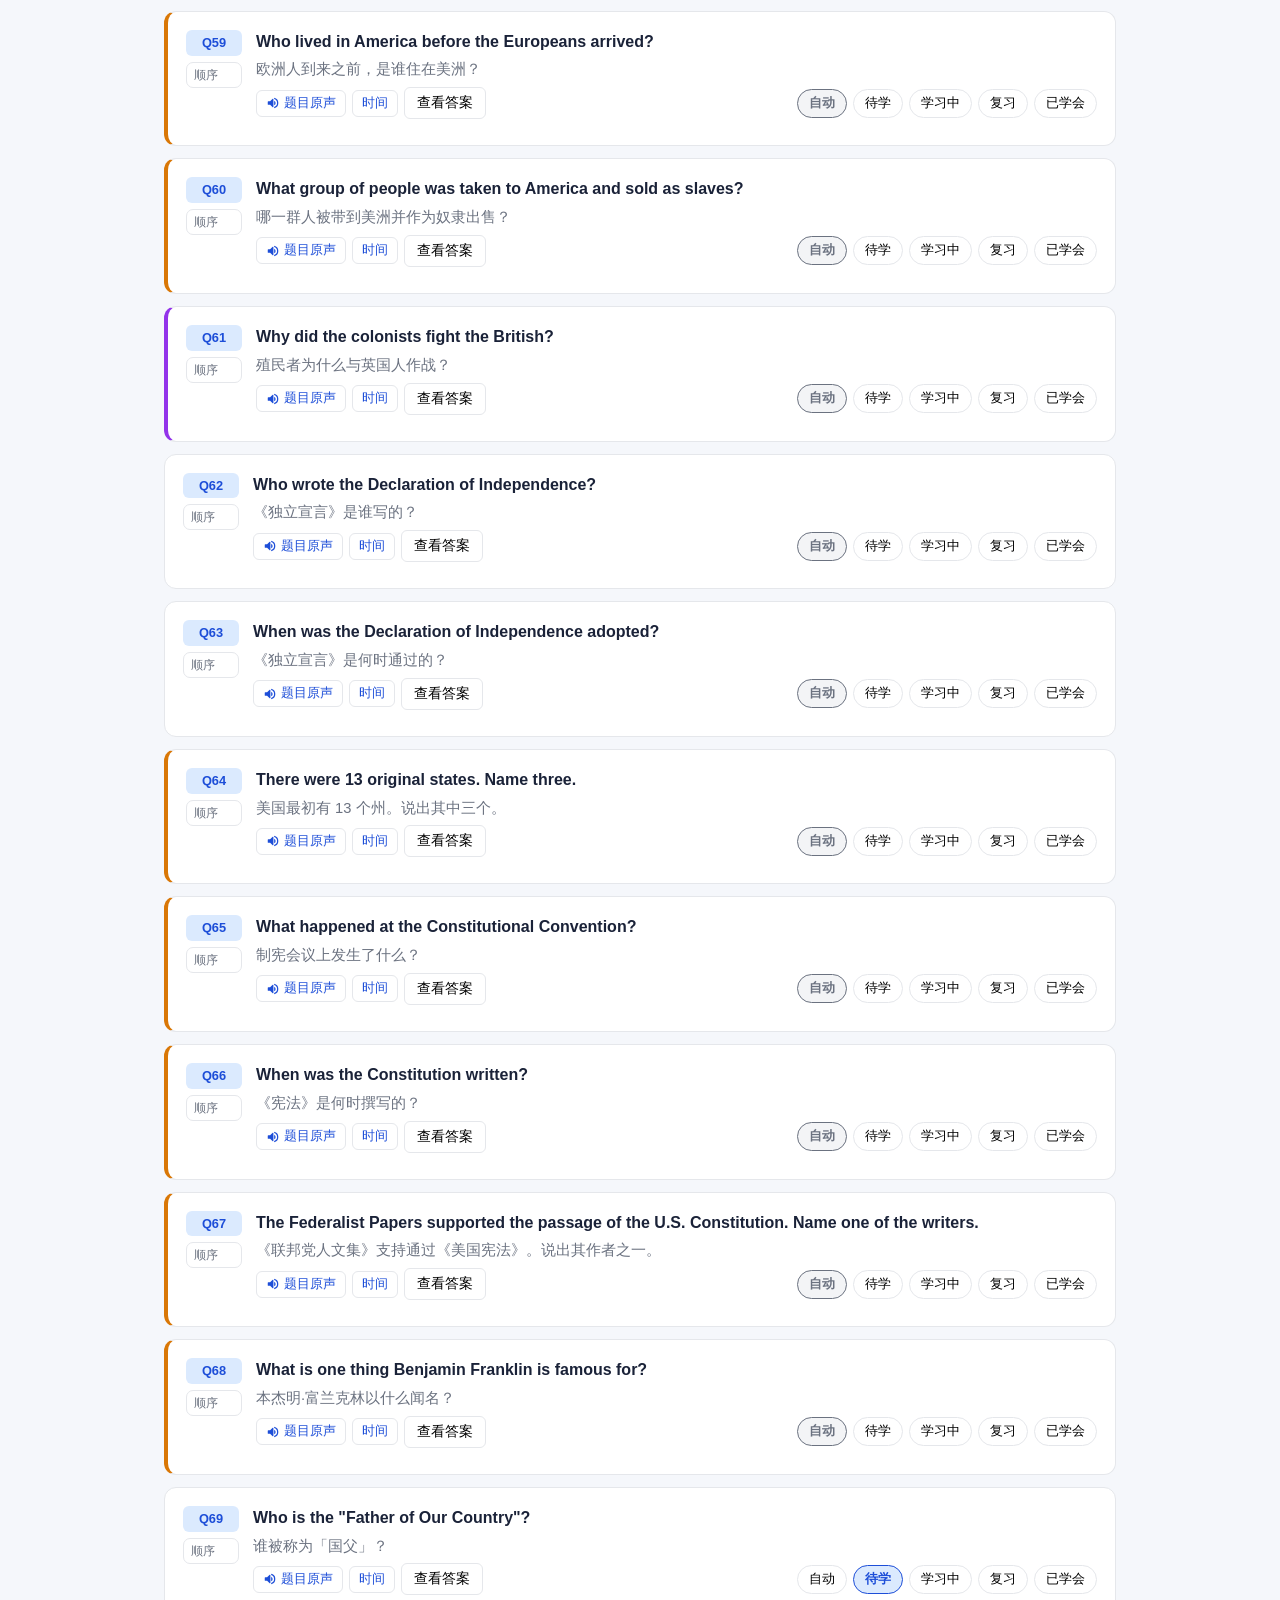
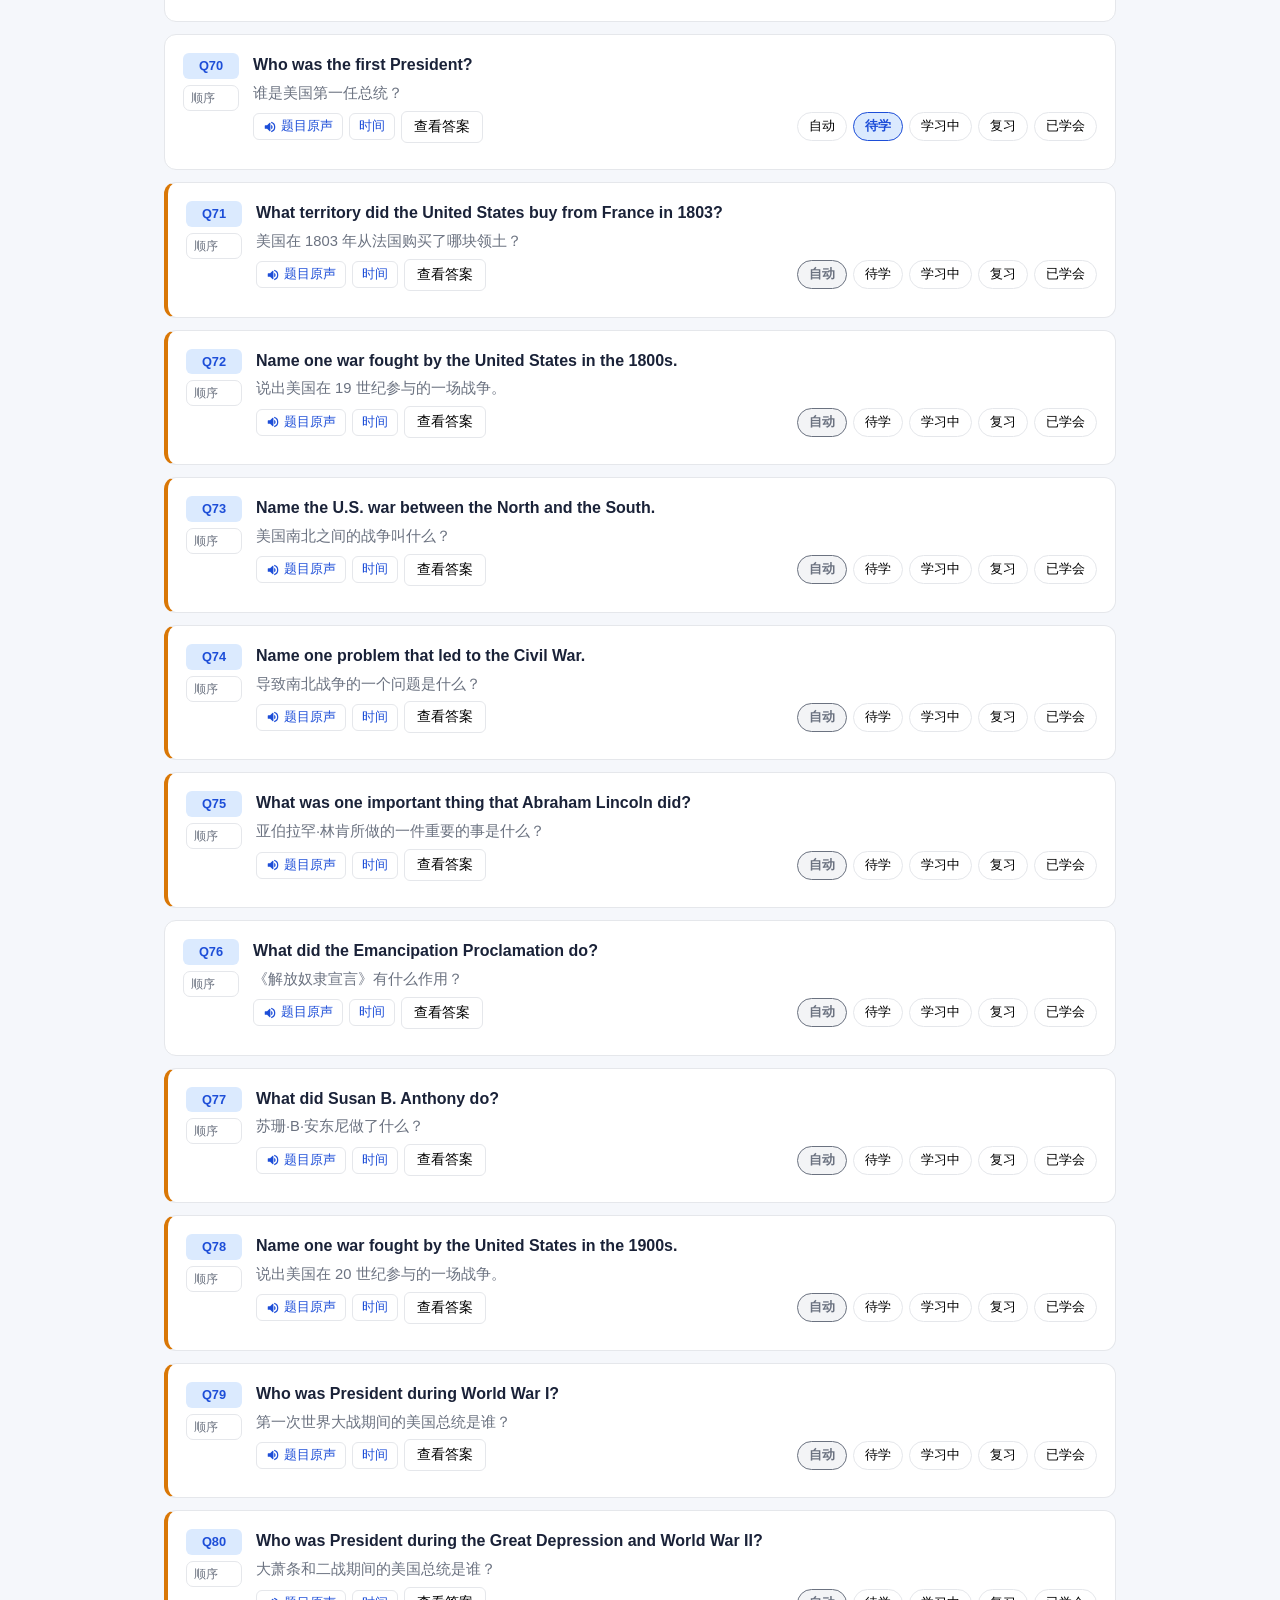
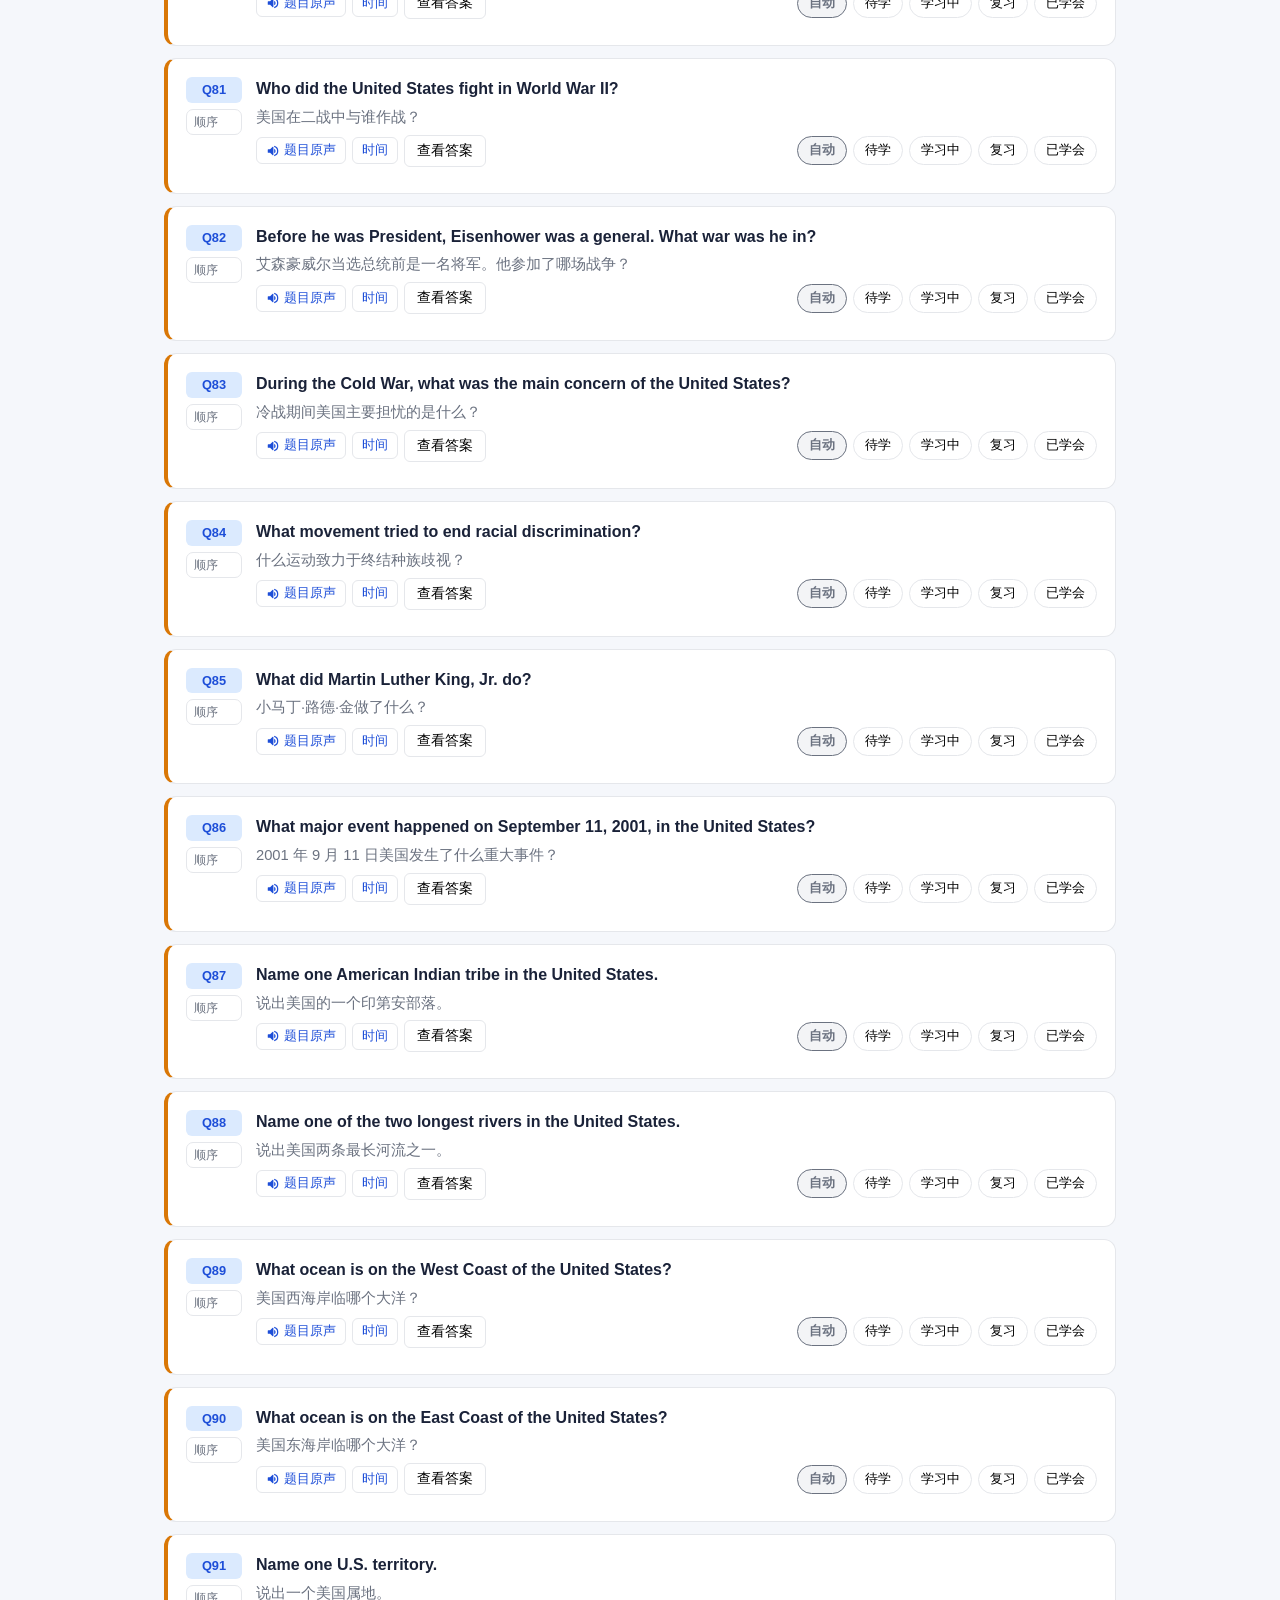
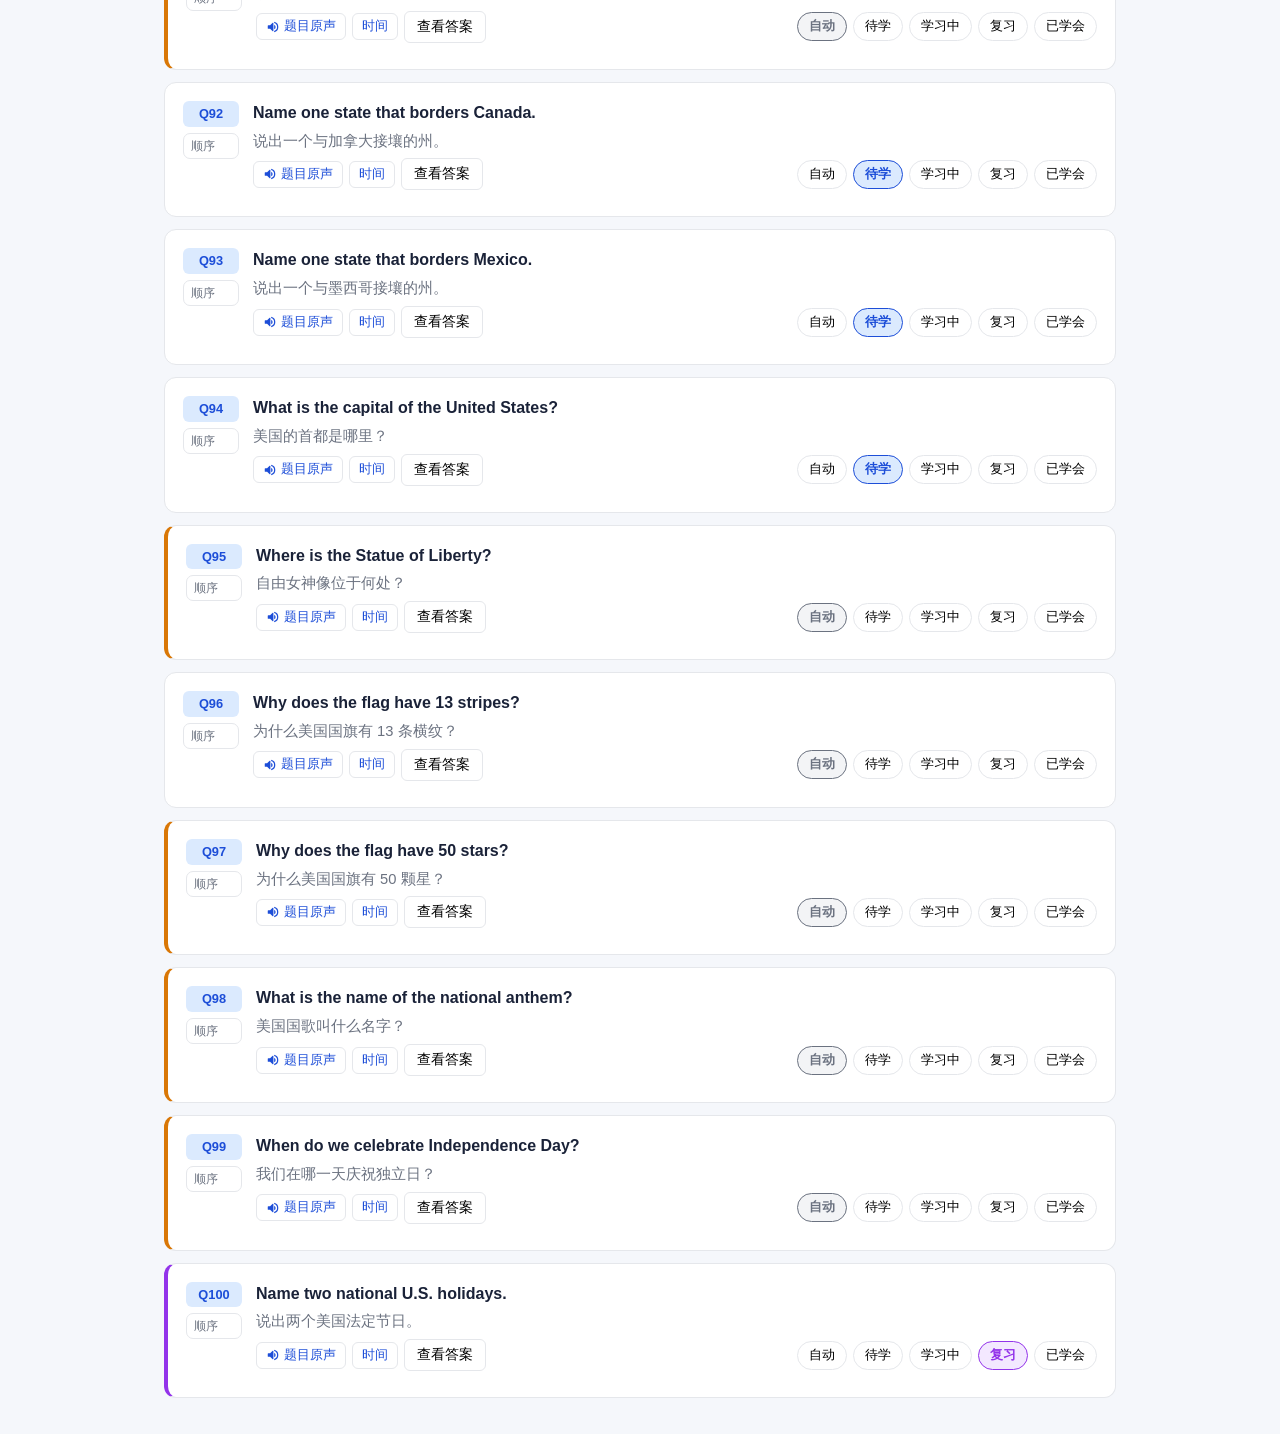
==== commit cdb8a194: "Add private Day One journal import" ====
--- a/citizenship-interview-prep.html
+++ b/citizenship-interview-prep.html
@@ -5,7 +5,7 @@
 <meta name="viewport" content="width=device-width, initial-scale=1.0" />
 <title>U.S. Citizenship Interview Prep | 美国公民入籍面试备考</title>
 <link rel="stylesheet" href="assets/site-nav.css?v=20260809-smart-shopping" />
-<script src="assets/site-nav.js?v=20260809-smart-shopping" defer></script>
+<script src="assets/site-nav.js?v=20260817-day-one-journal" defer></script>
 <script src="assets/openai-tts.js?v=20260523"></script>
 <style>
   :root {
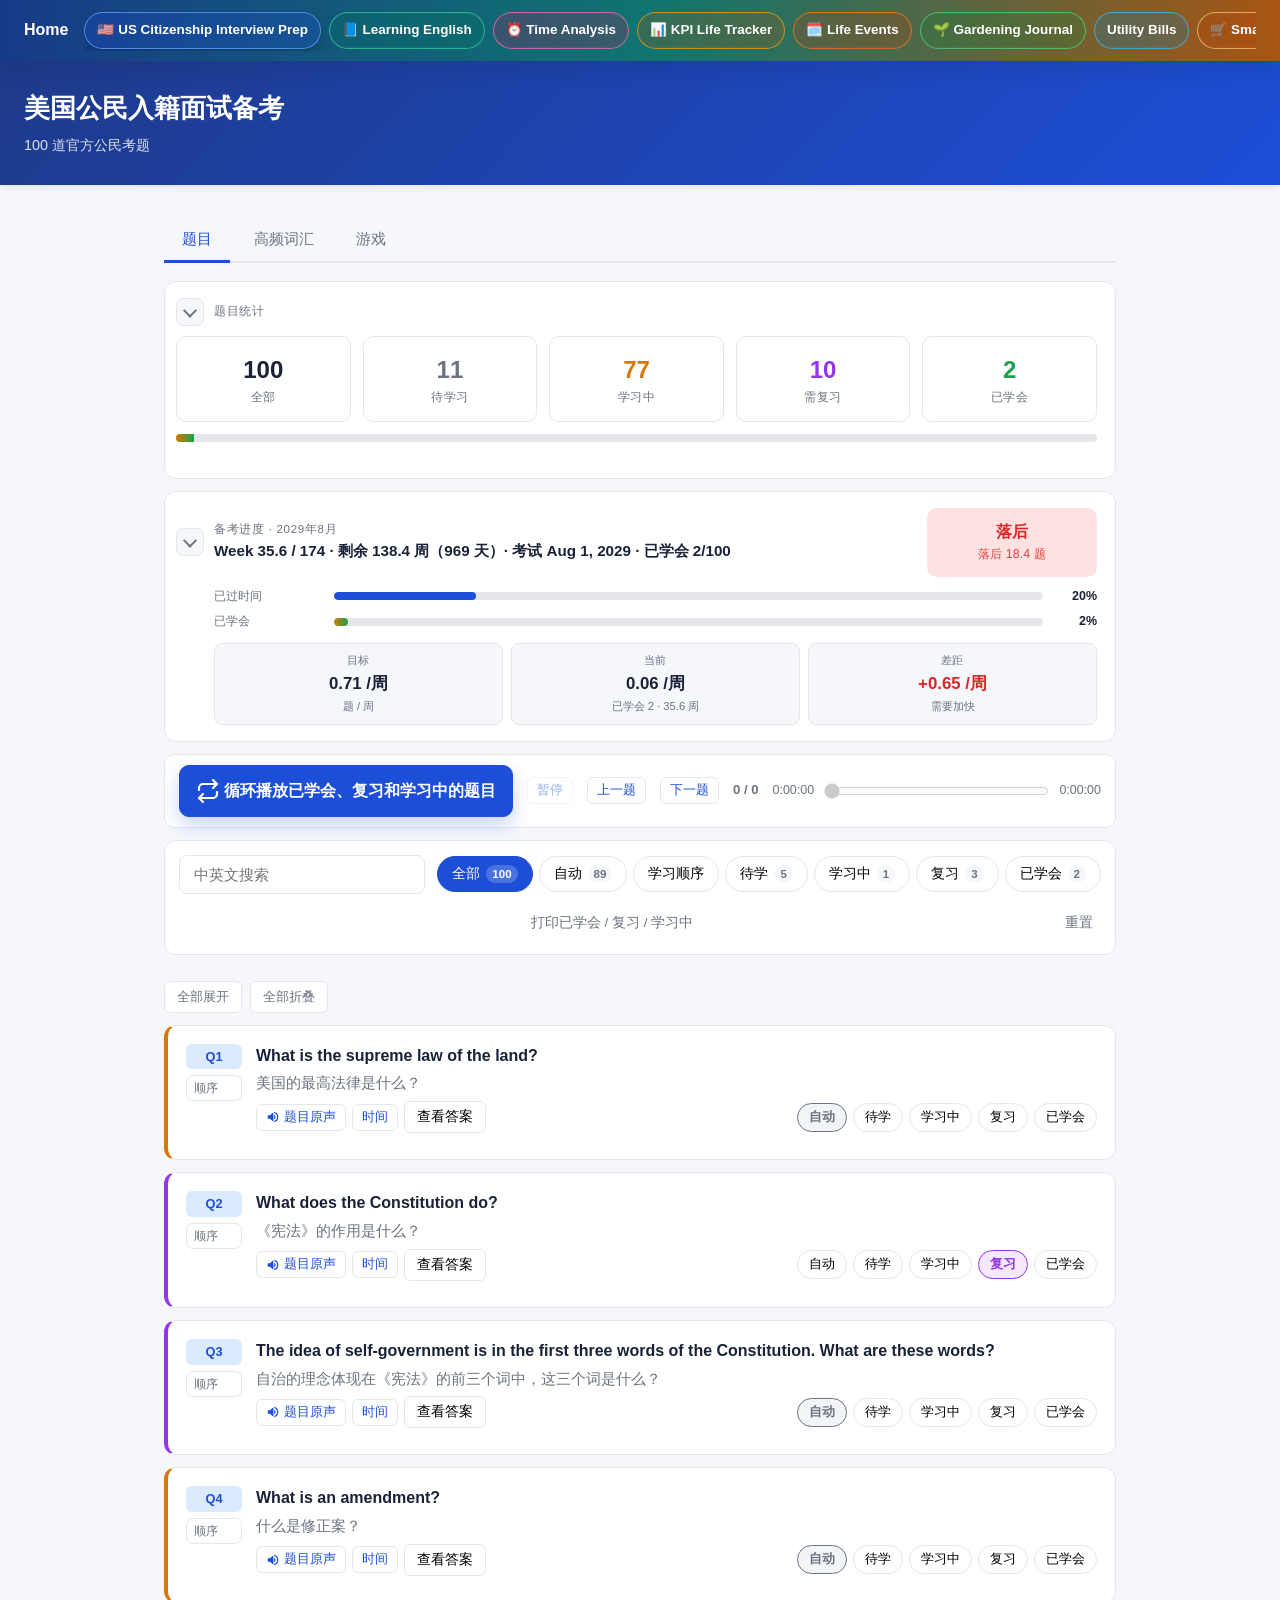
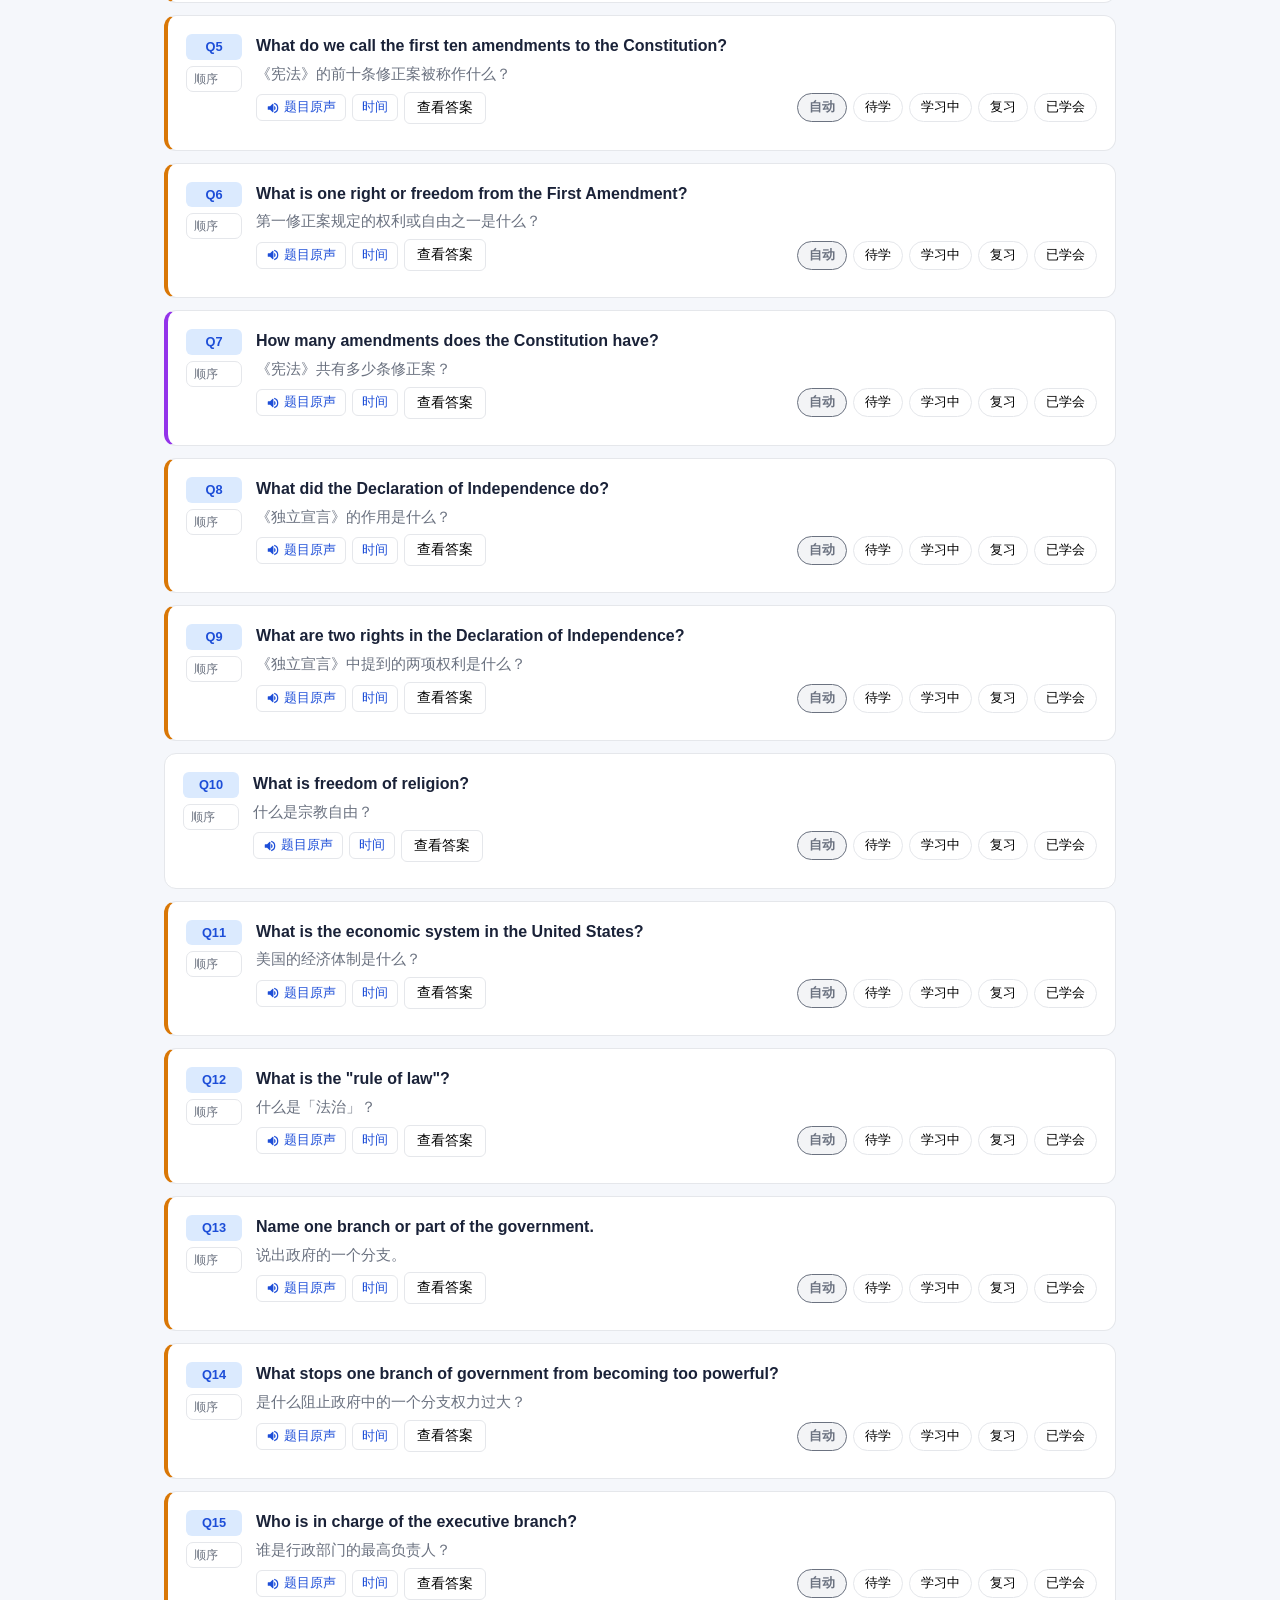
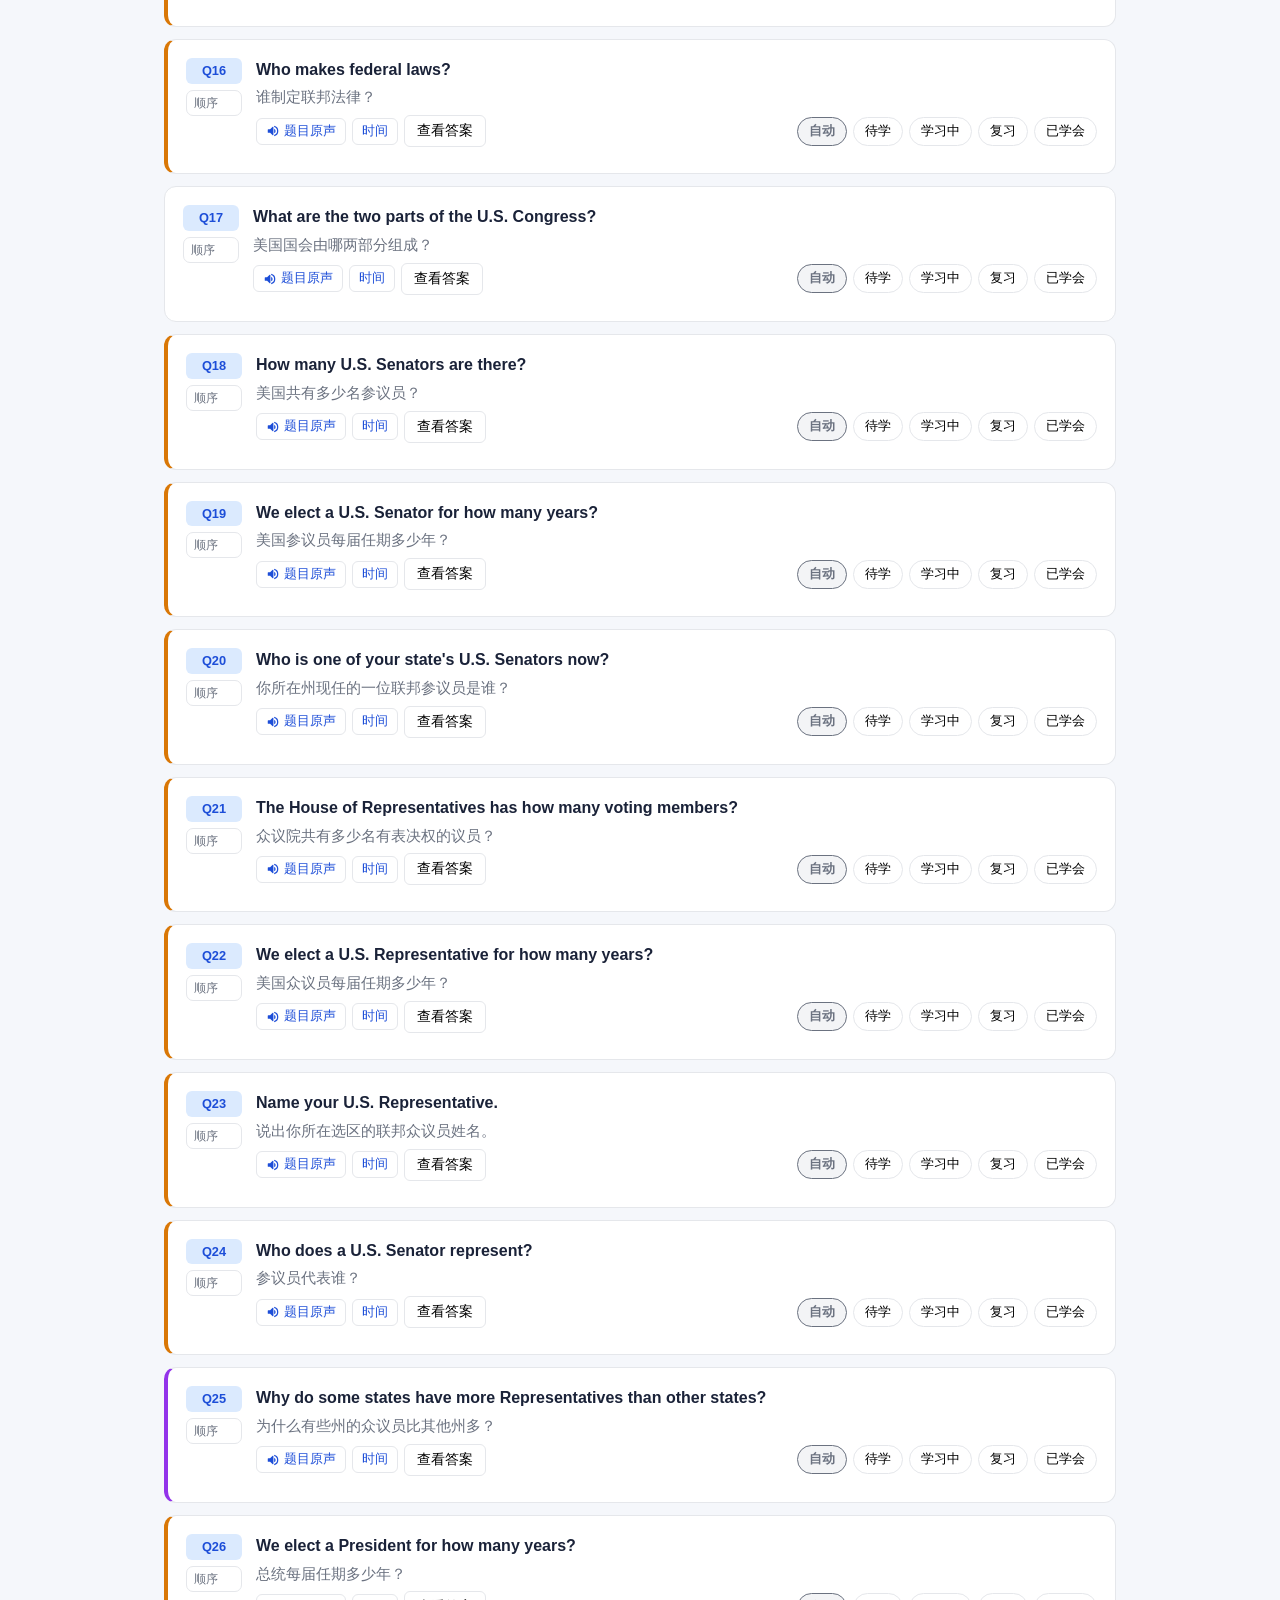
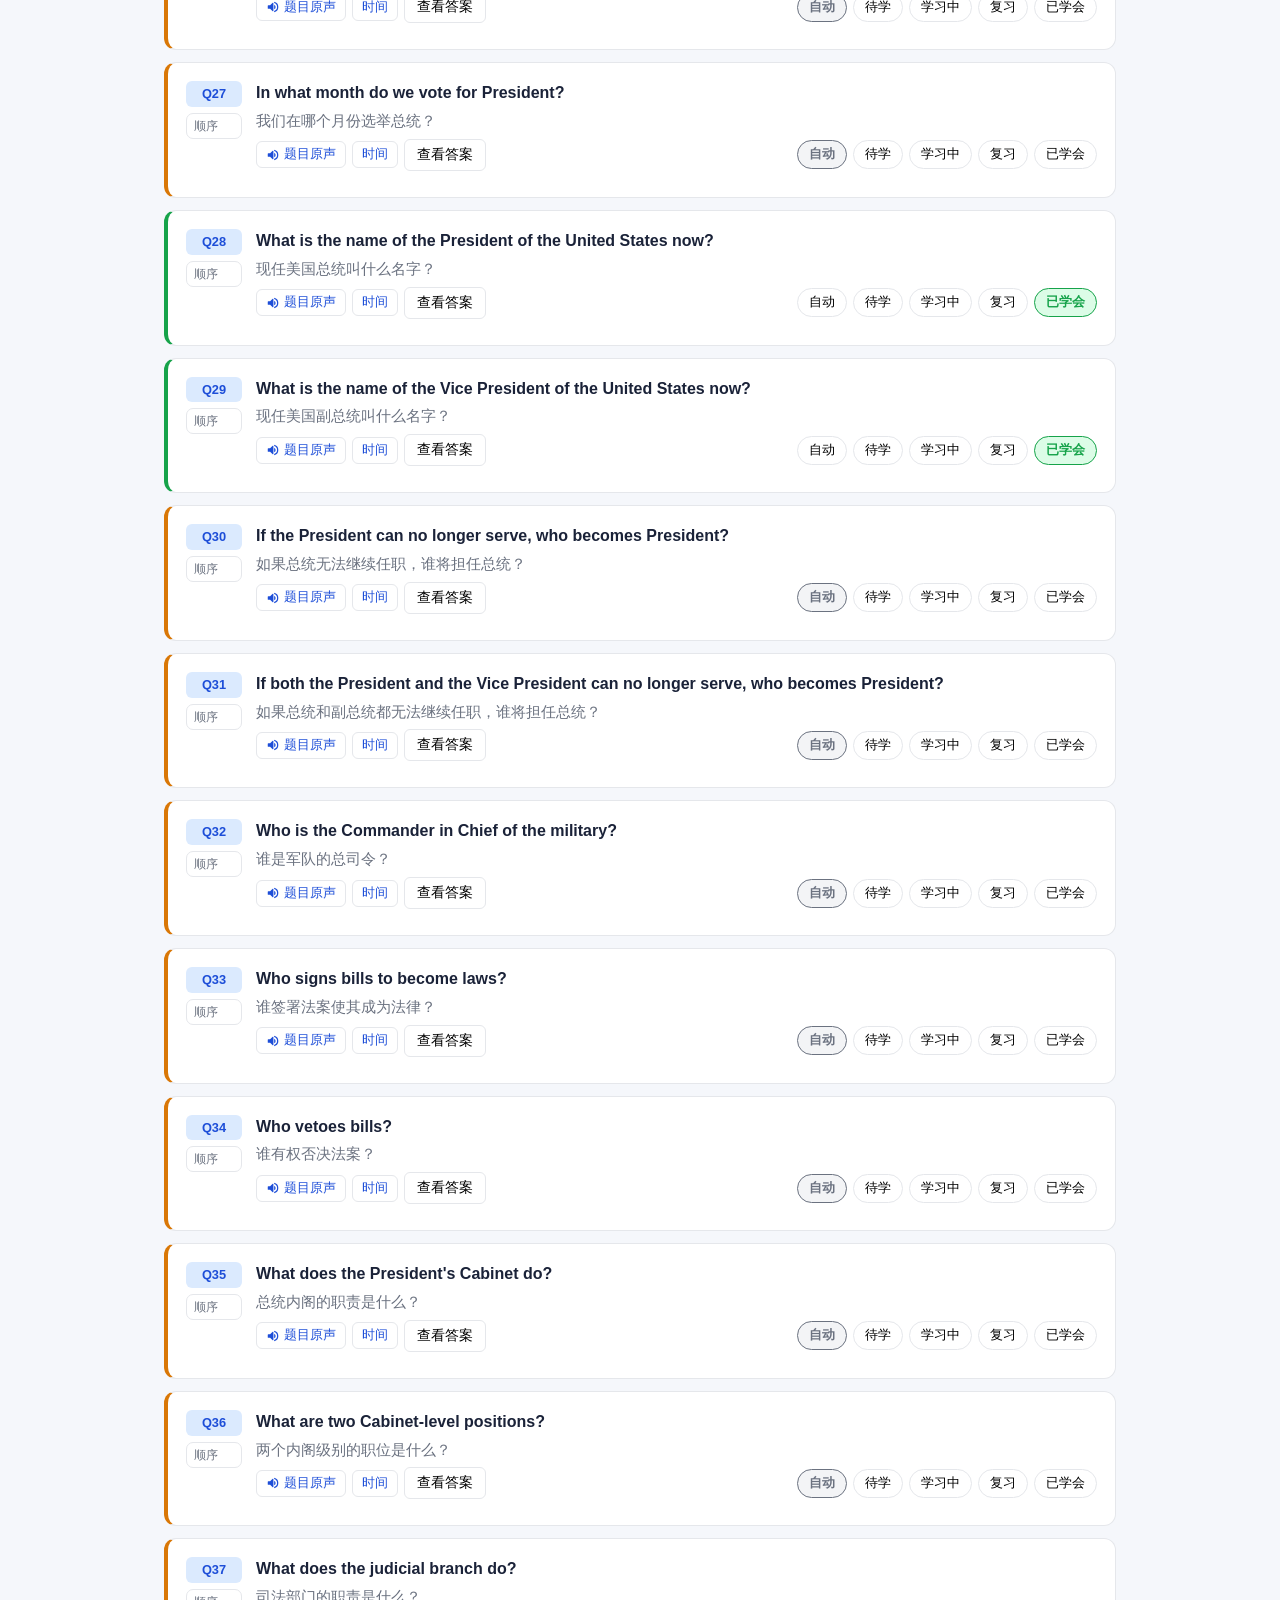
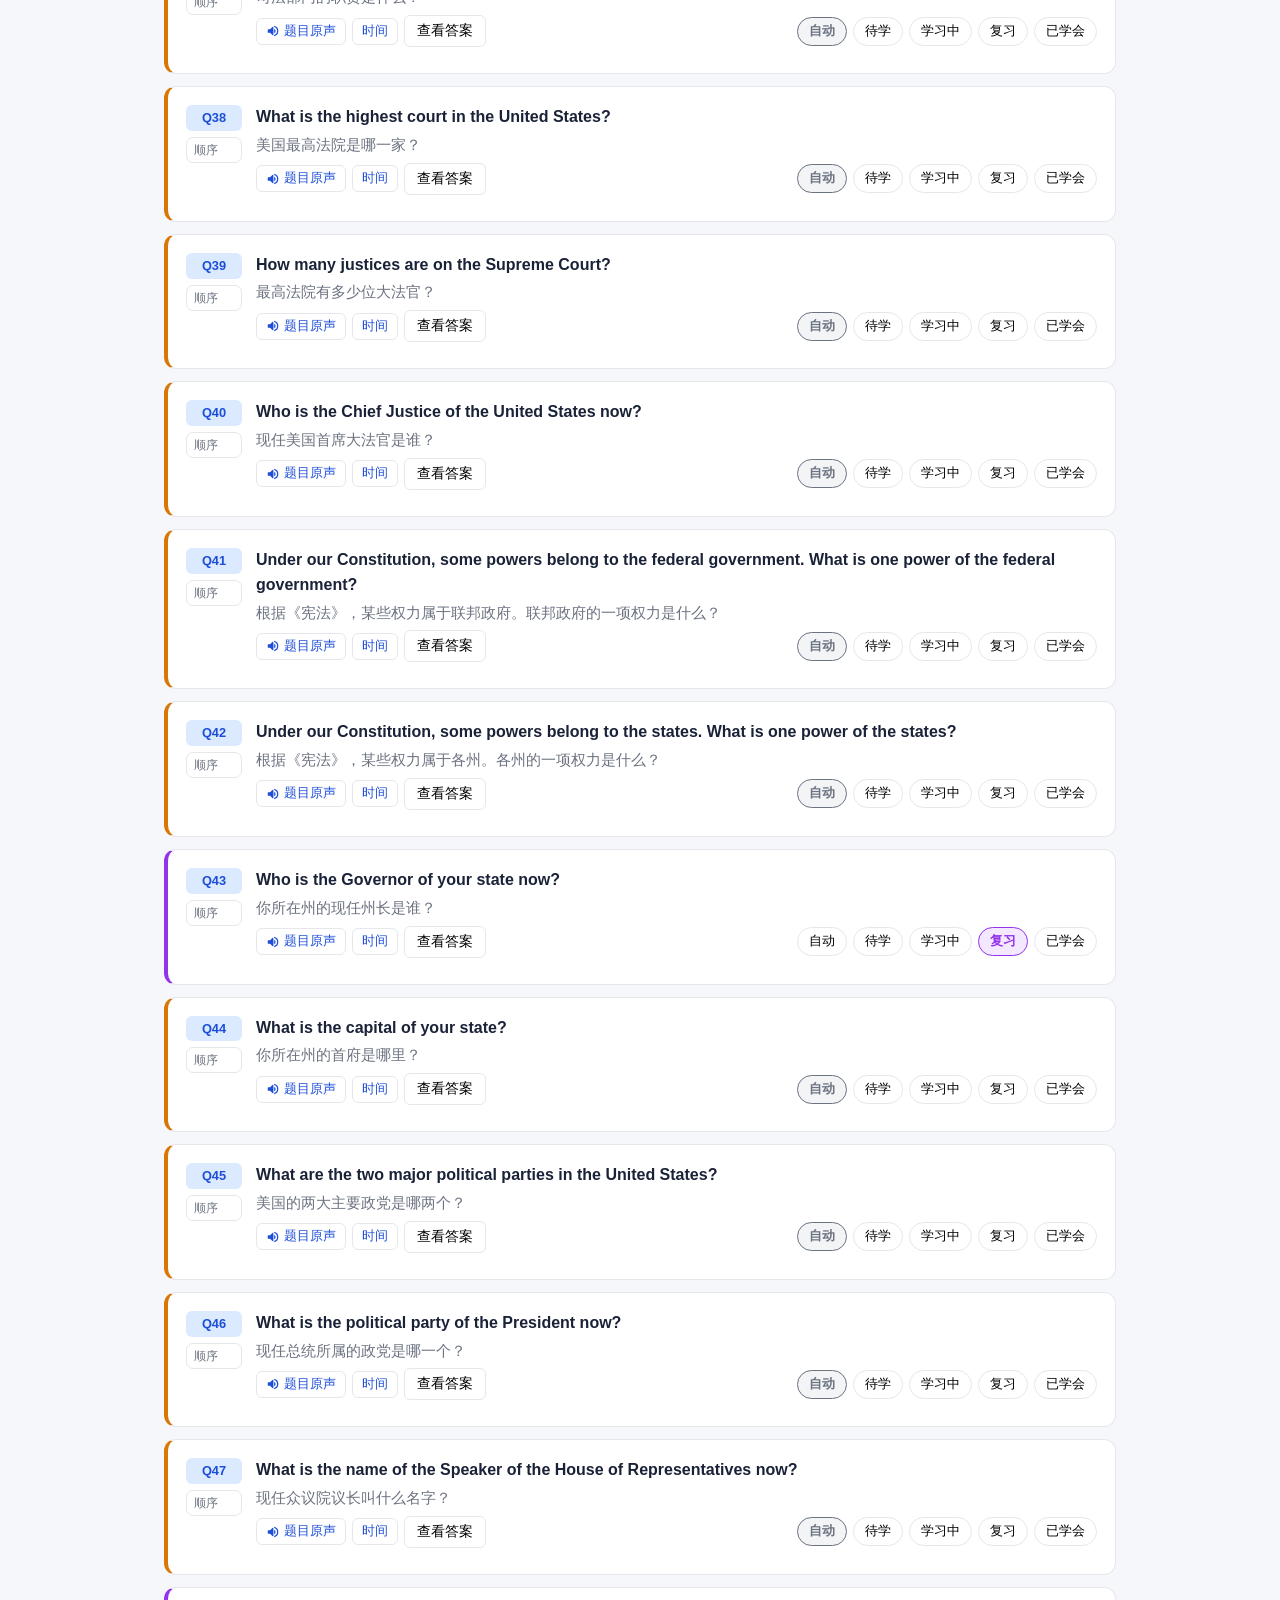
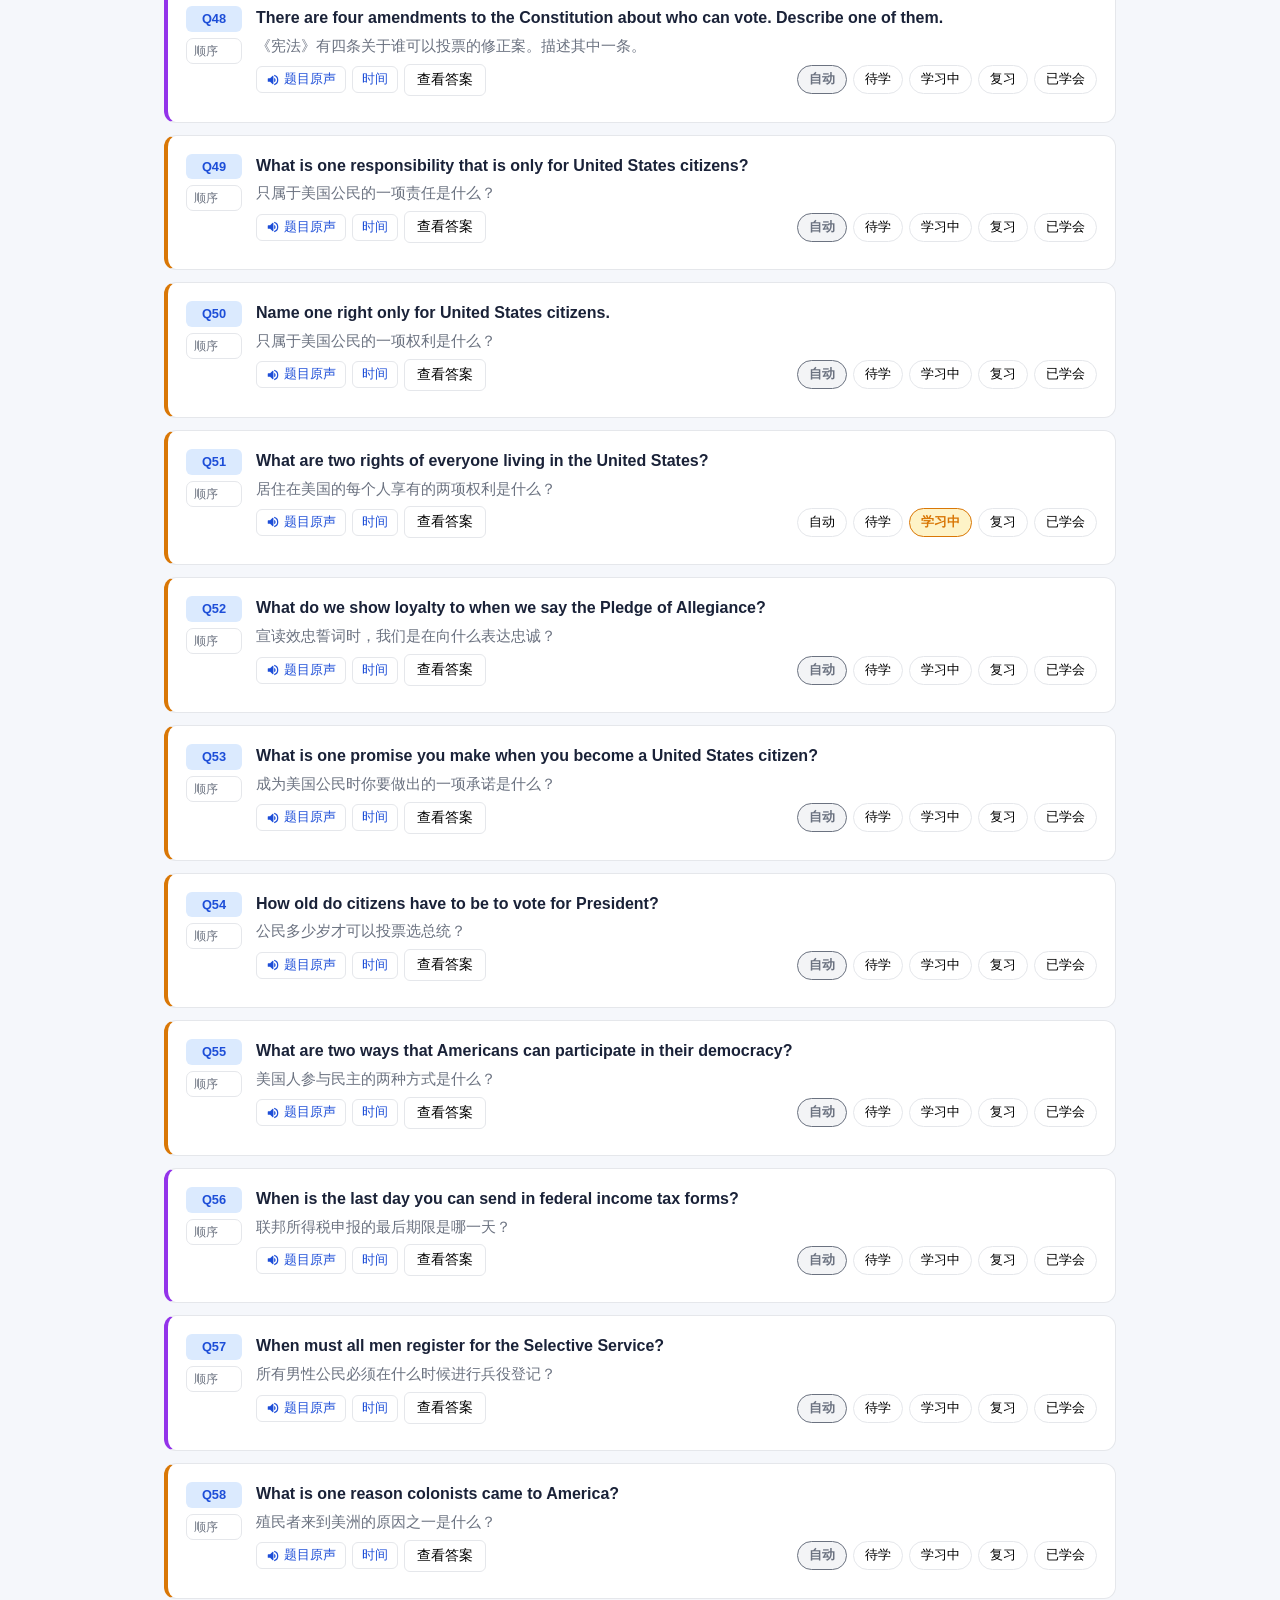
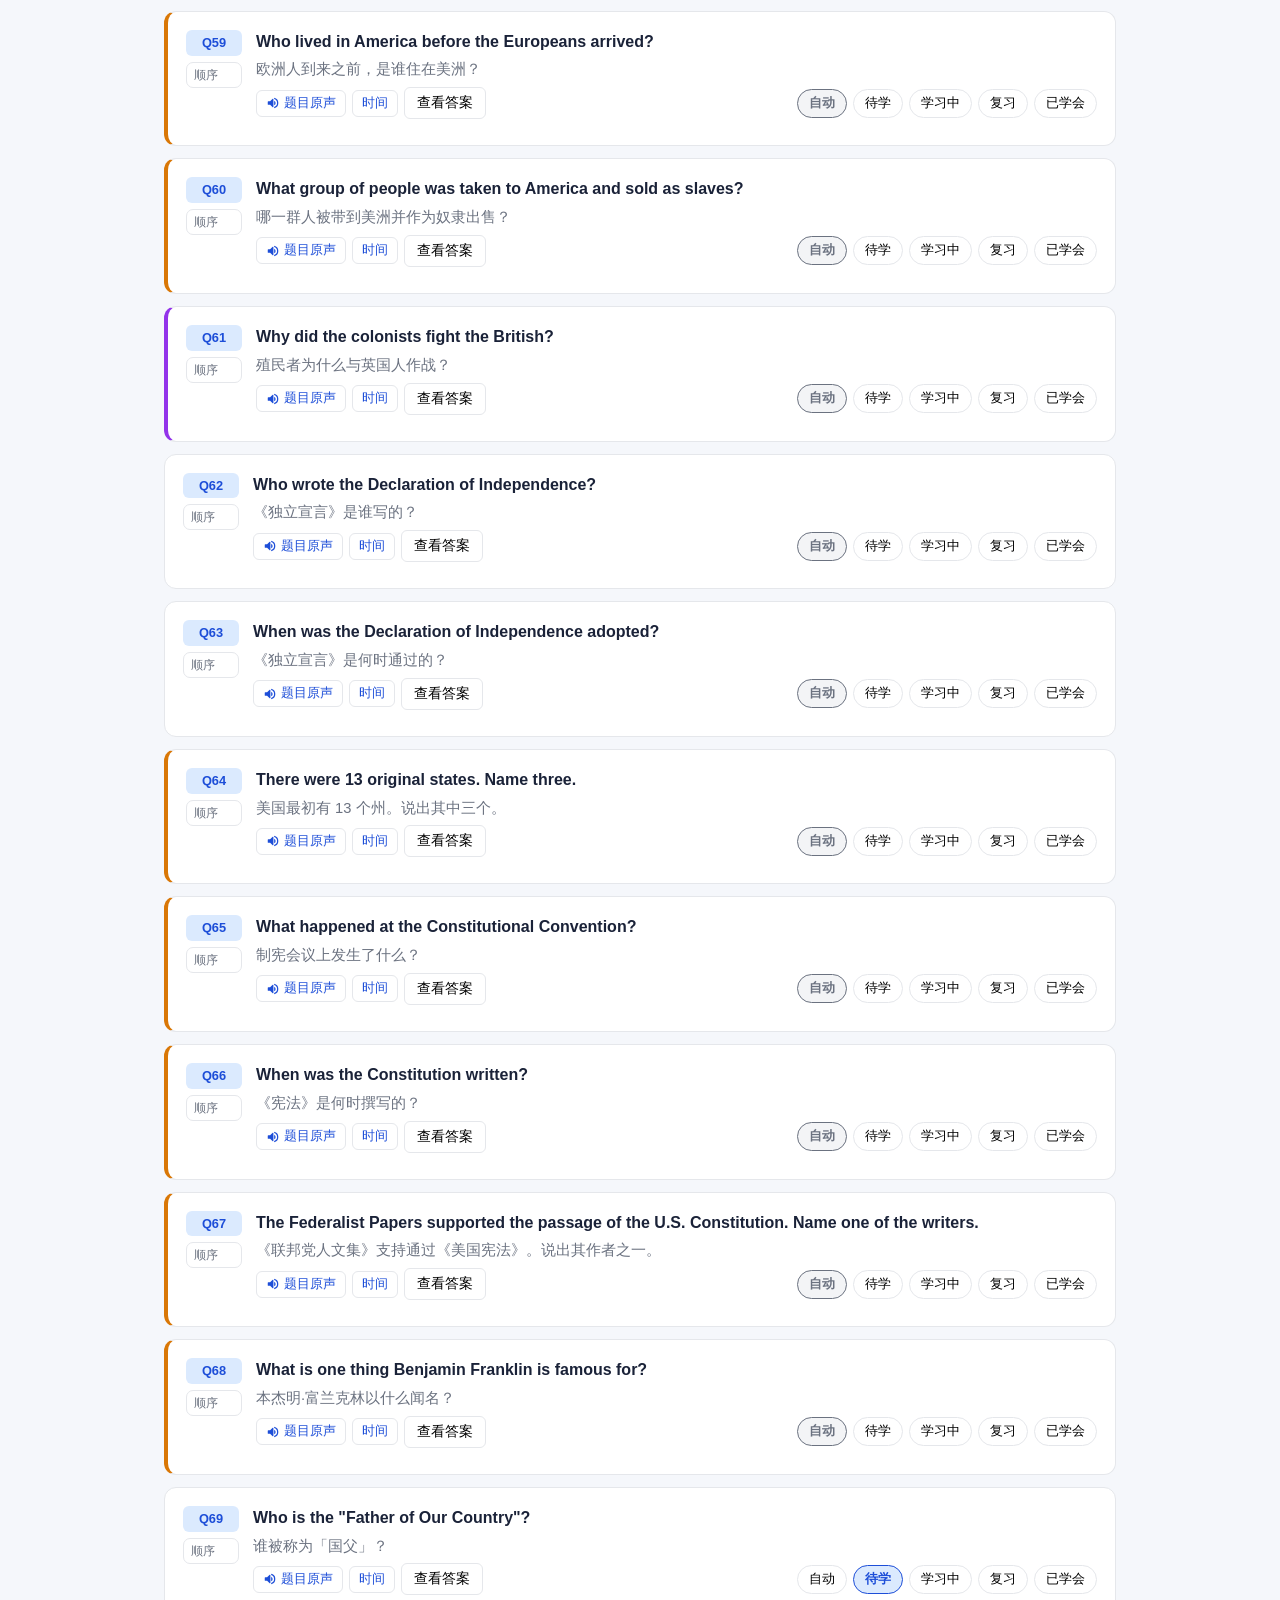
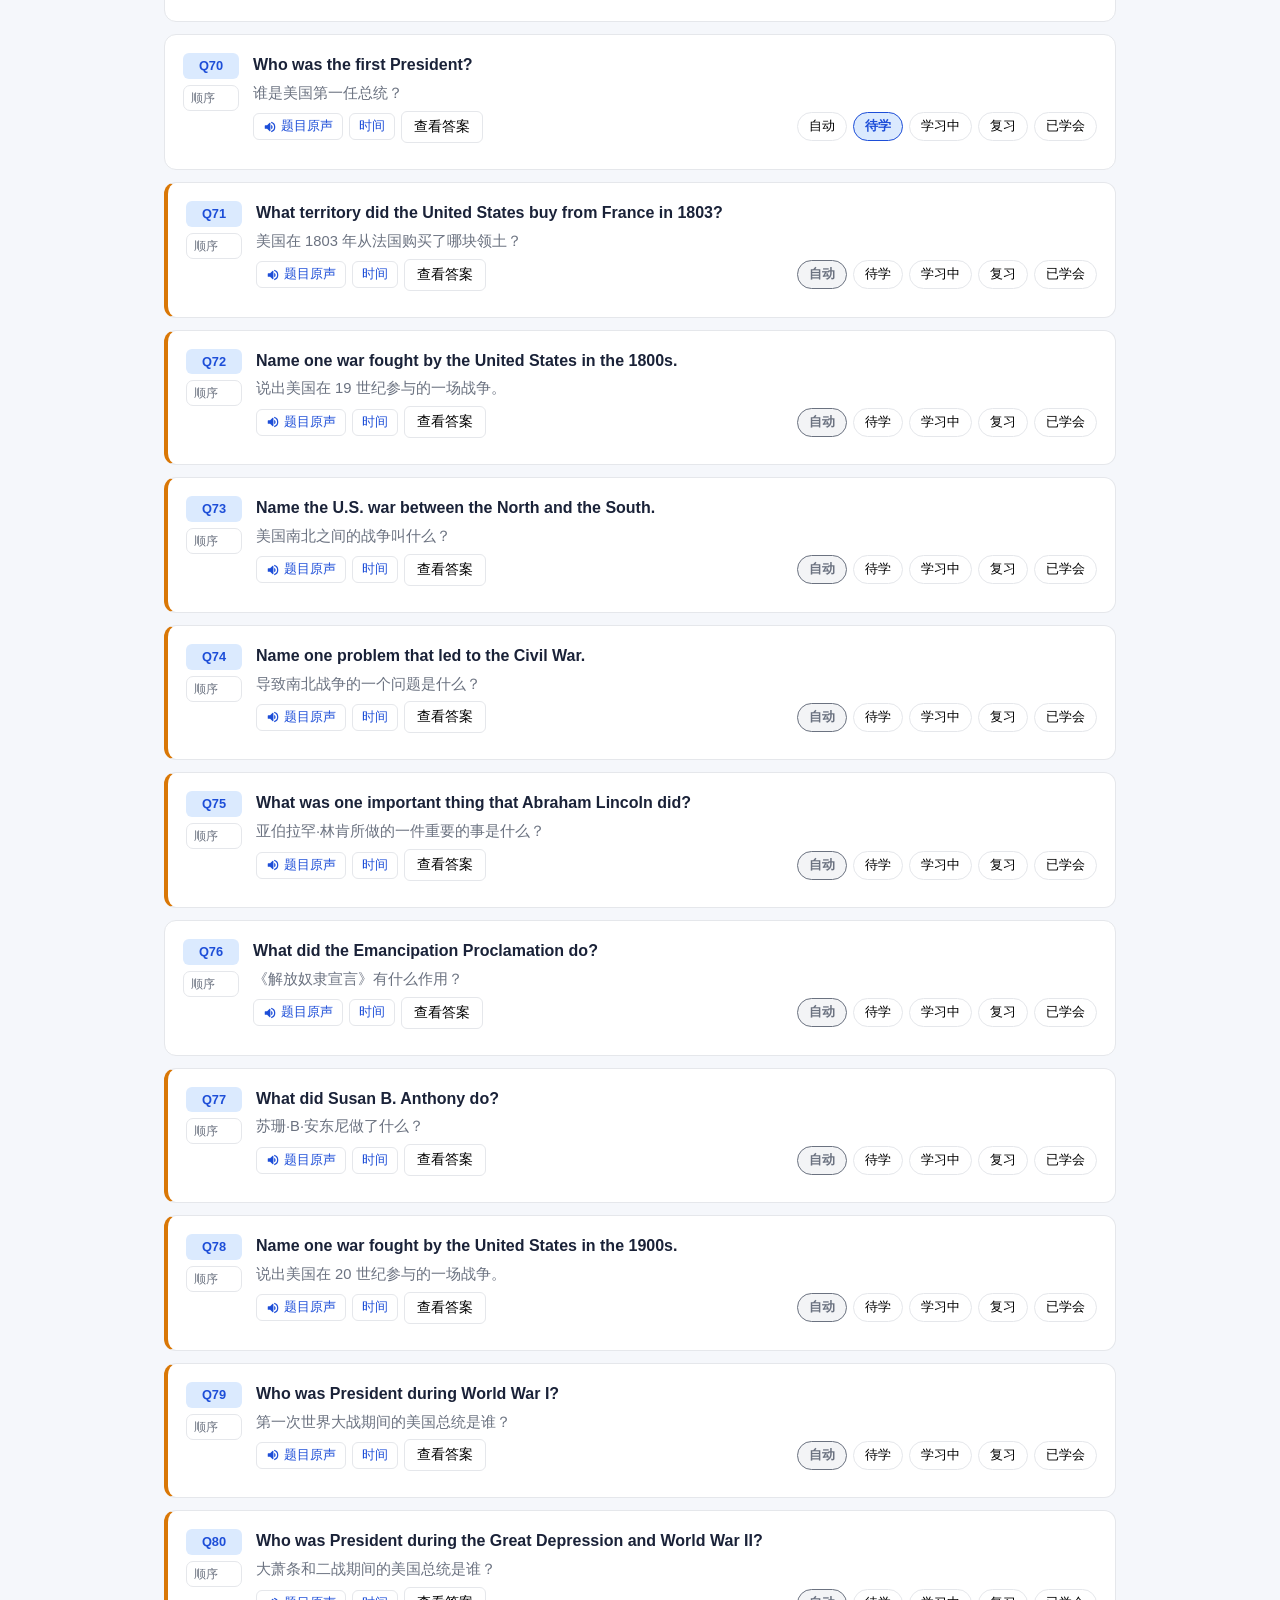
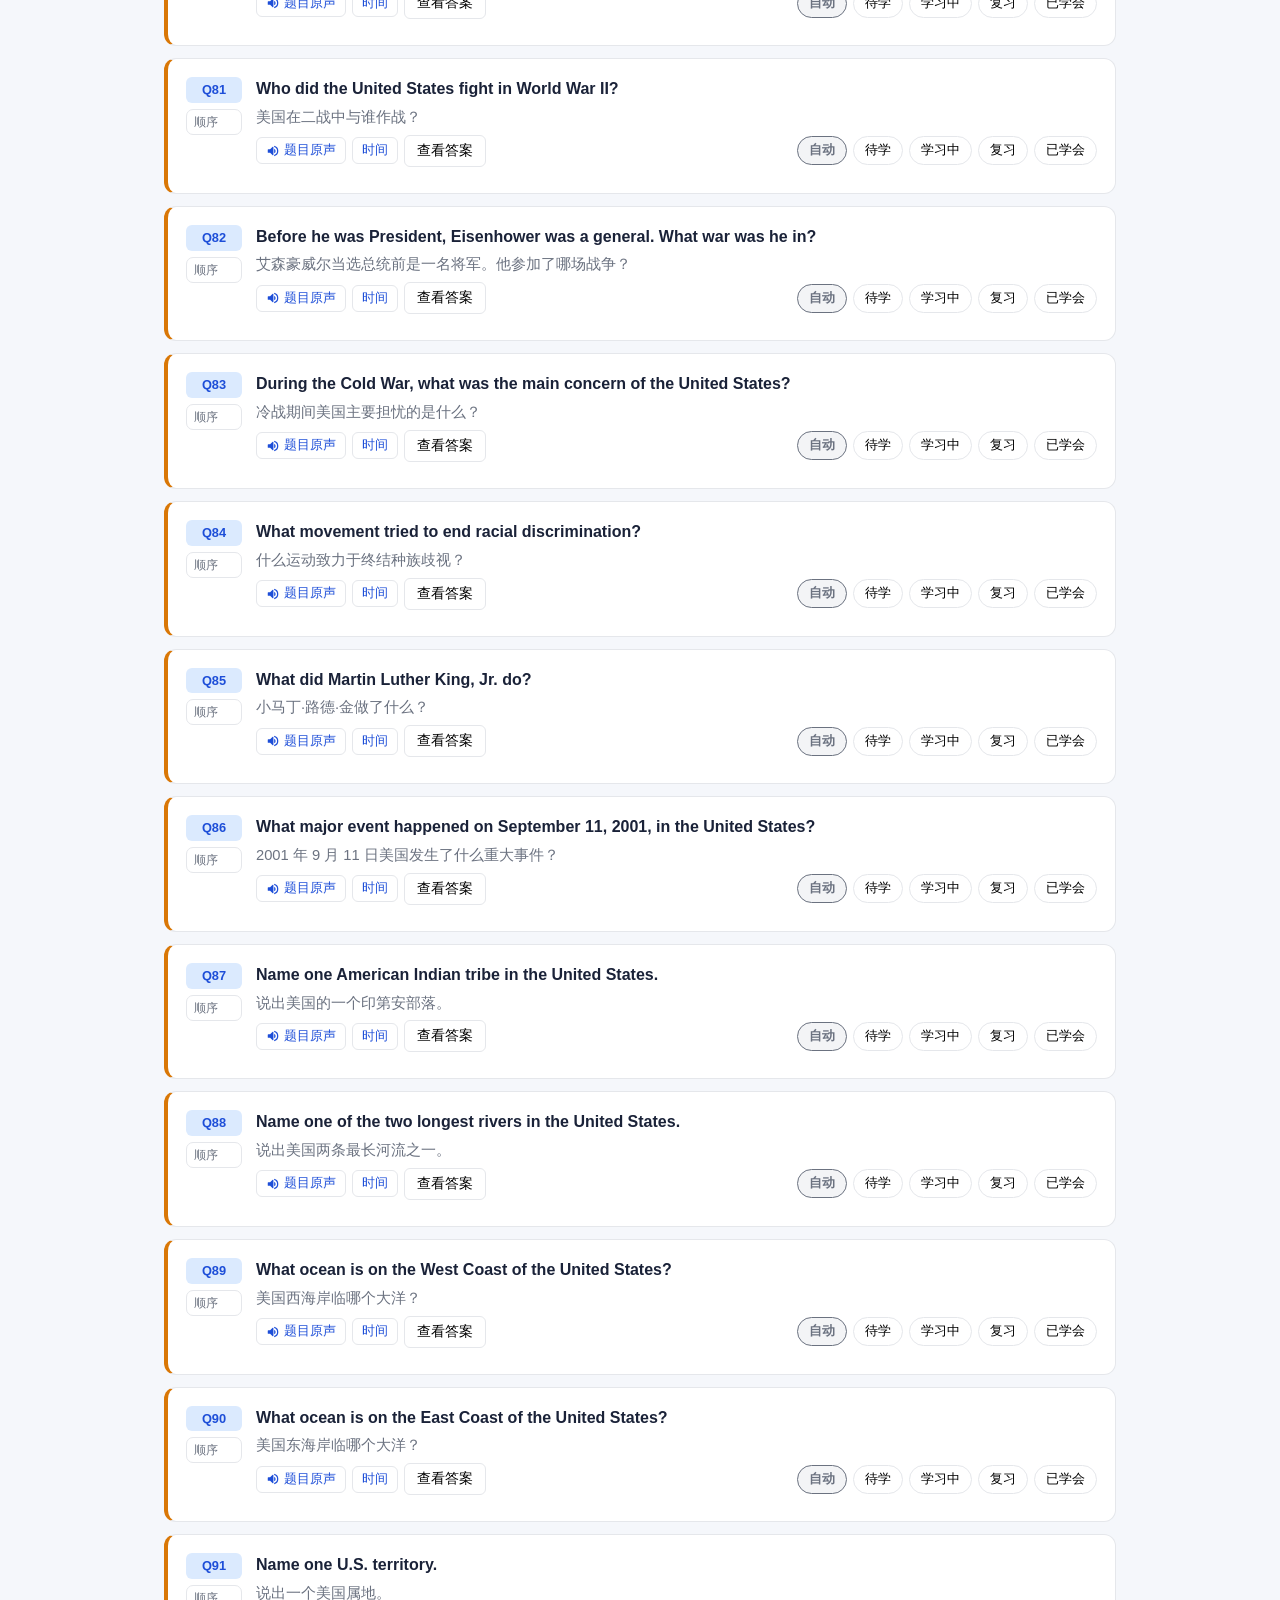
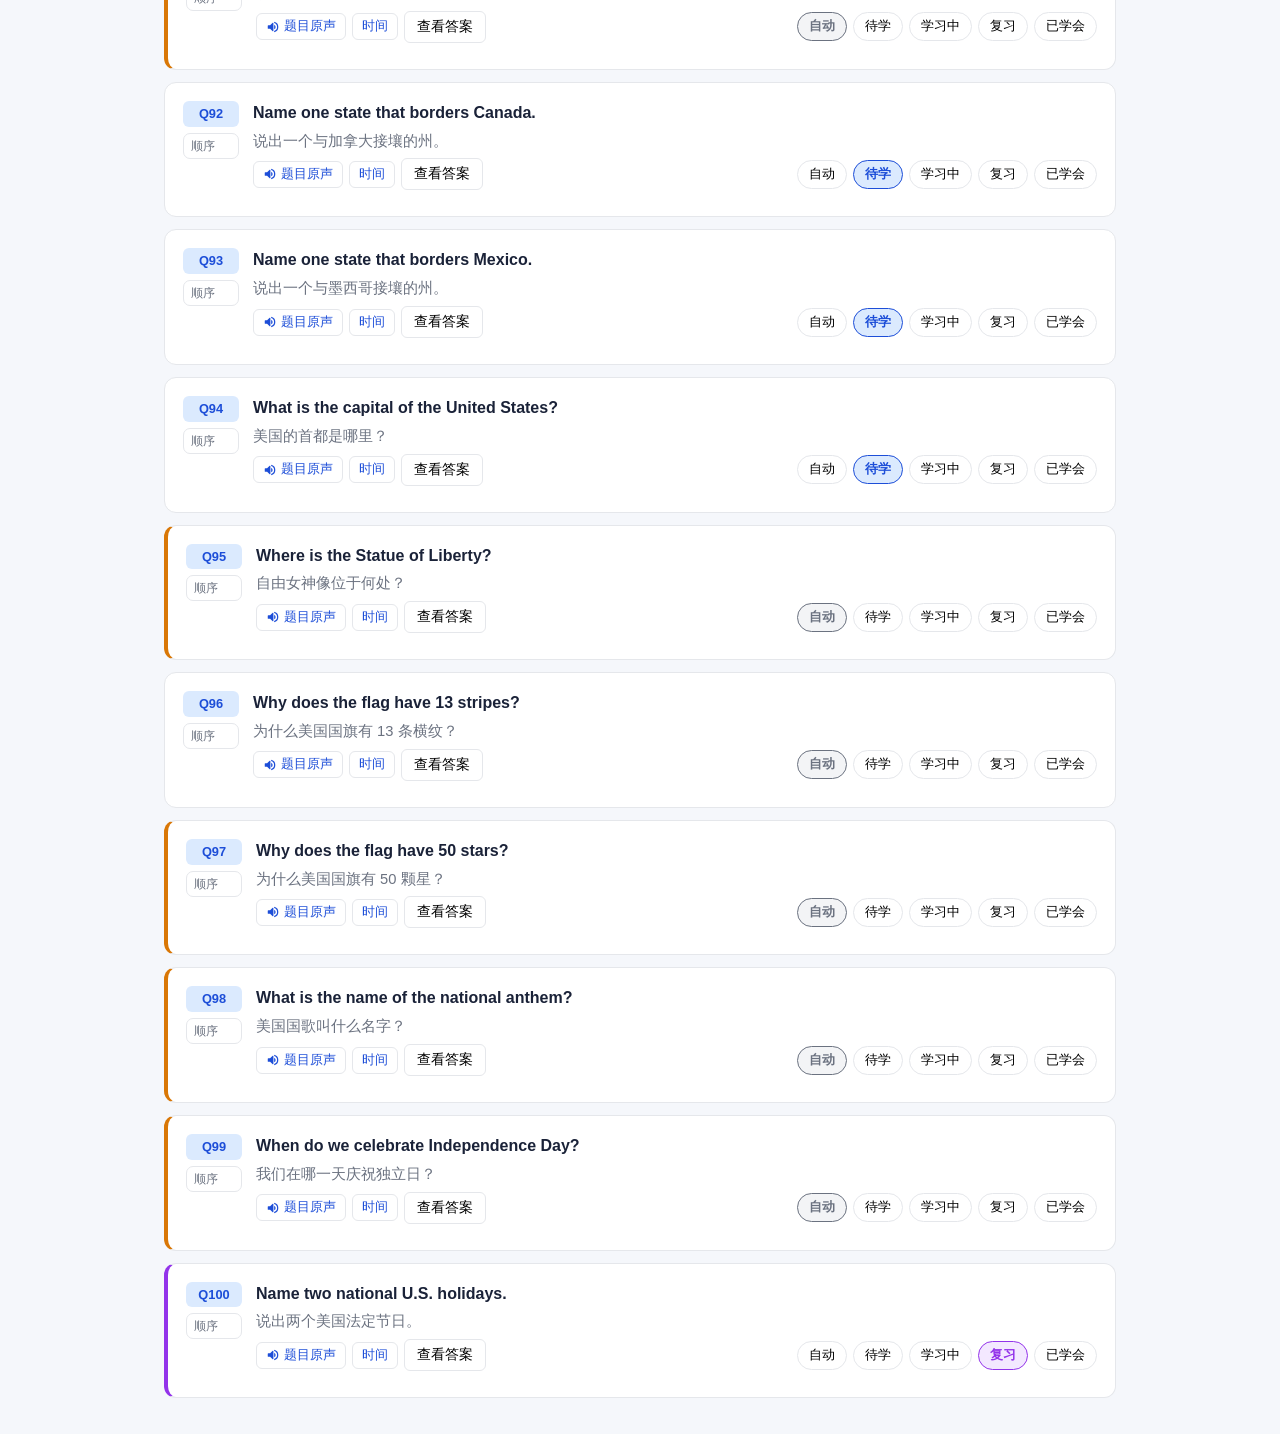
==== commit 645c2d8d: "Remove Day One journal navigation" ====
--- a/citizenship-interview-prep.html
+++ b/citizenship-interview-prep.html
@@ -5,7 +5,7 @@
 <meta name="viewport" content="width=device-width, initial-scale=1.0" />
 <title>U.S. Citizenship Interview Prep | 美国公民入籍面试备考</title>
 <link rel="stylesheet" href="assets/site-nav.css?v=20260809-smart-shopping" />
-<script src="assets/site-nav.js?v=20260817-day-one-journal" defer></script>
+<script src="assets/site-nav.js?v=20260817-remove-day-one" defer></script>
 <script src="assets/openai-tts.js?v=20260523"></script>
 <style>
   :root {
